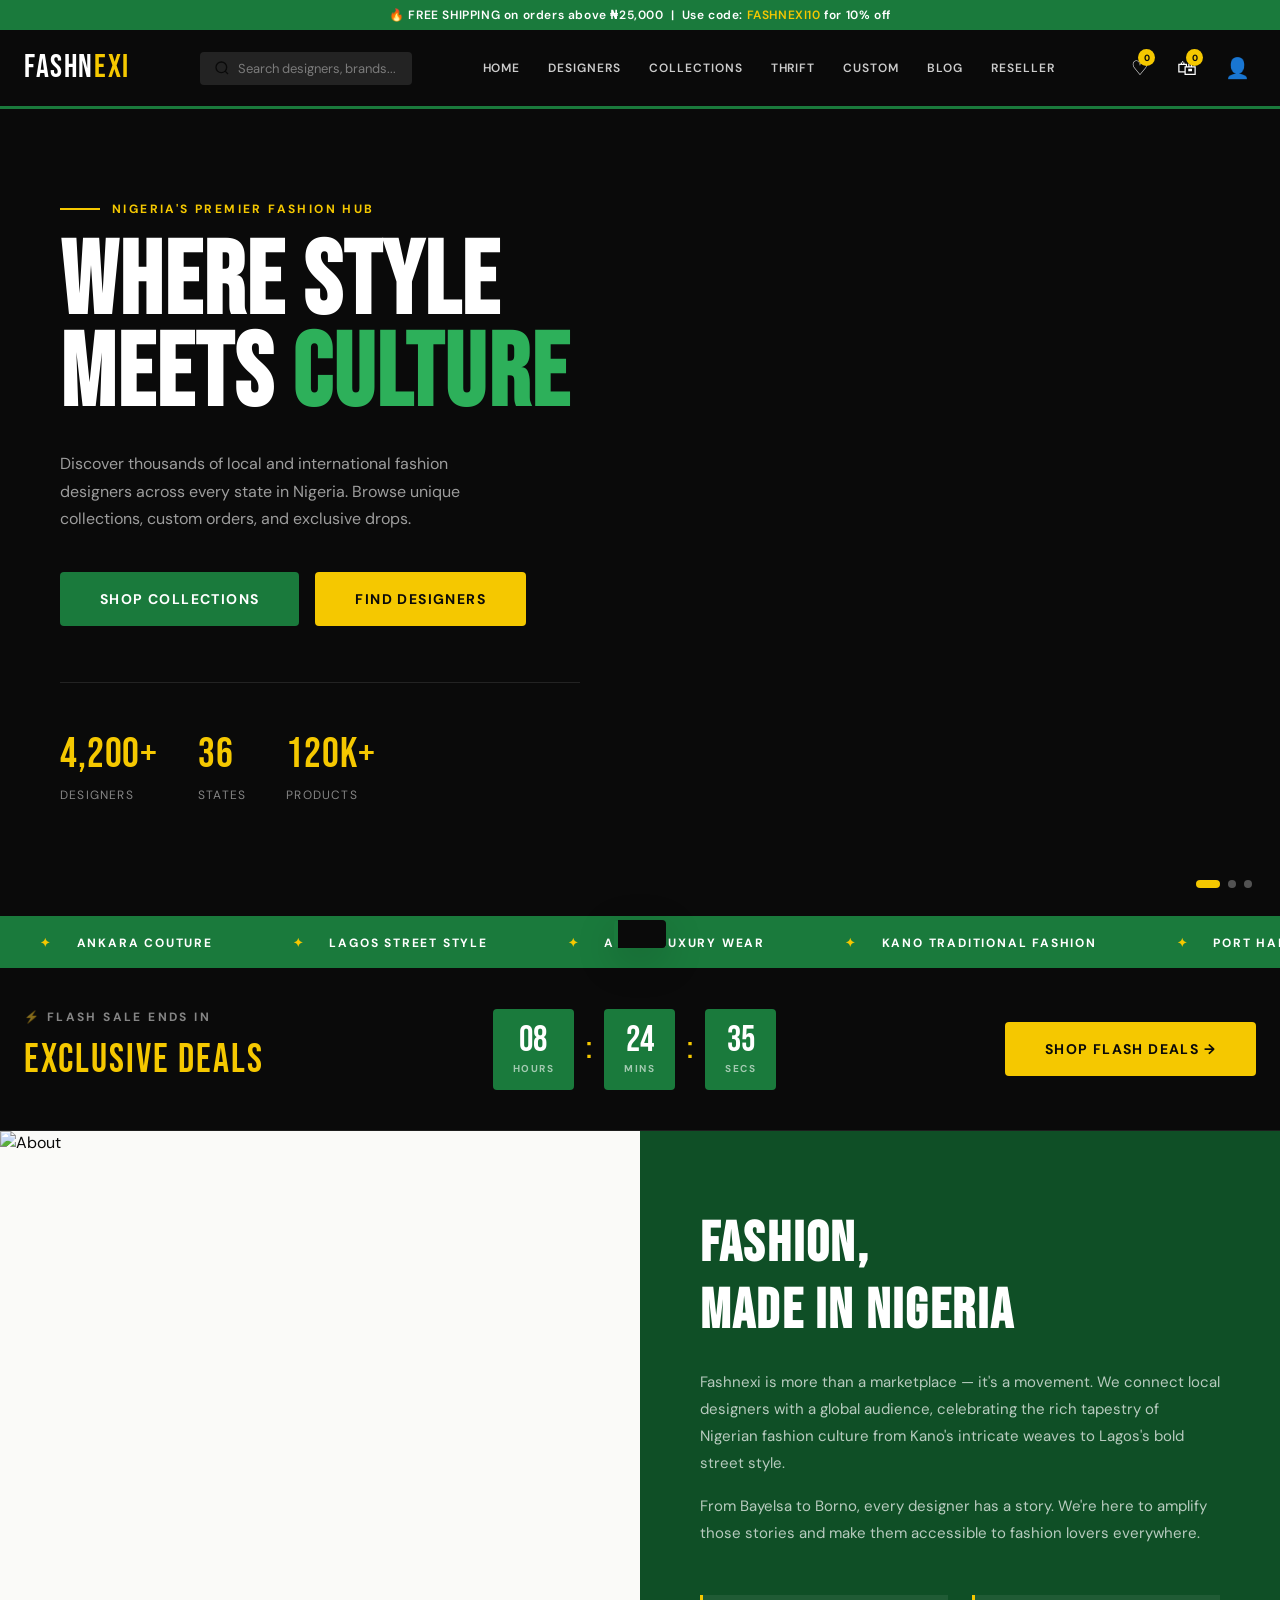
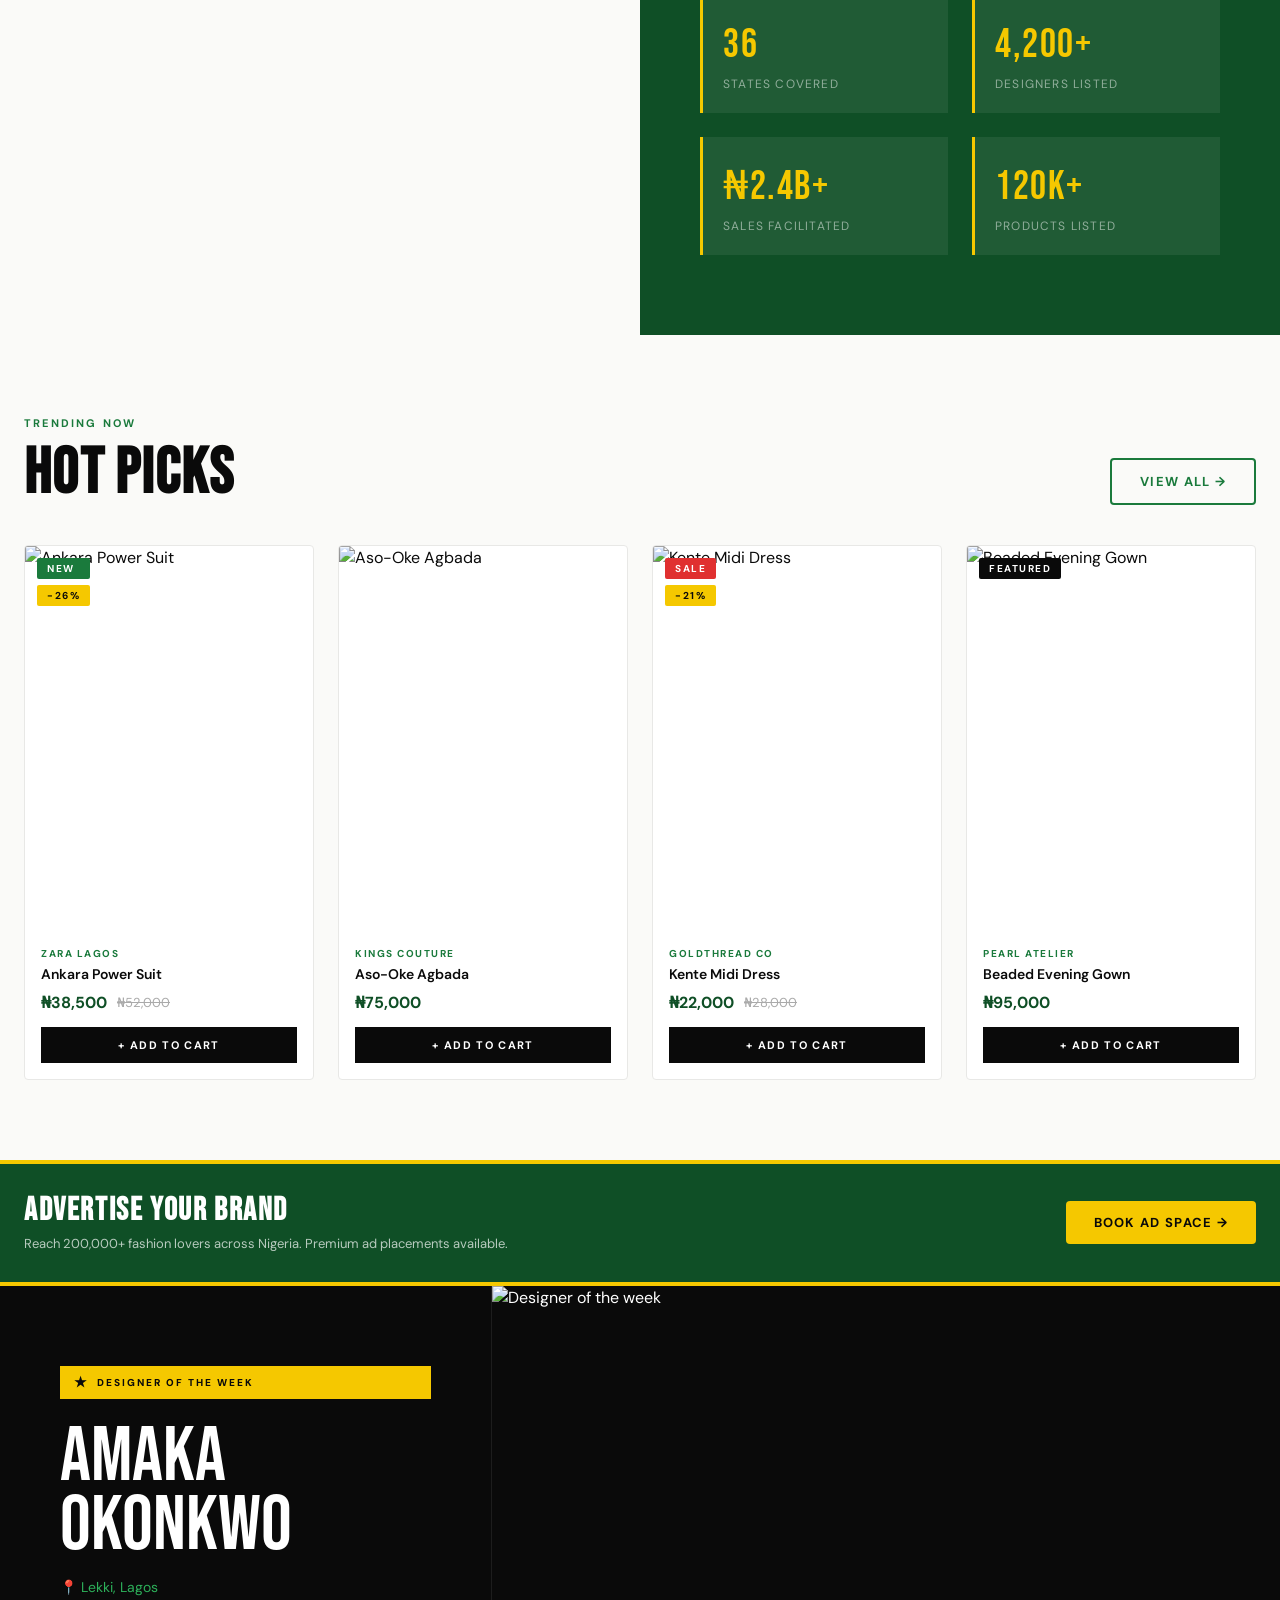
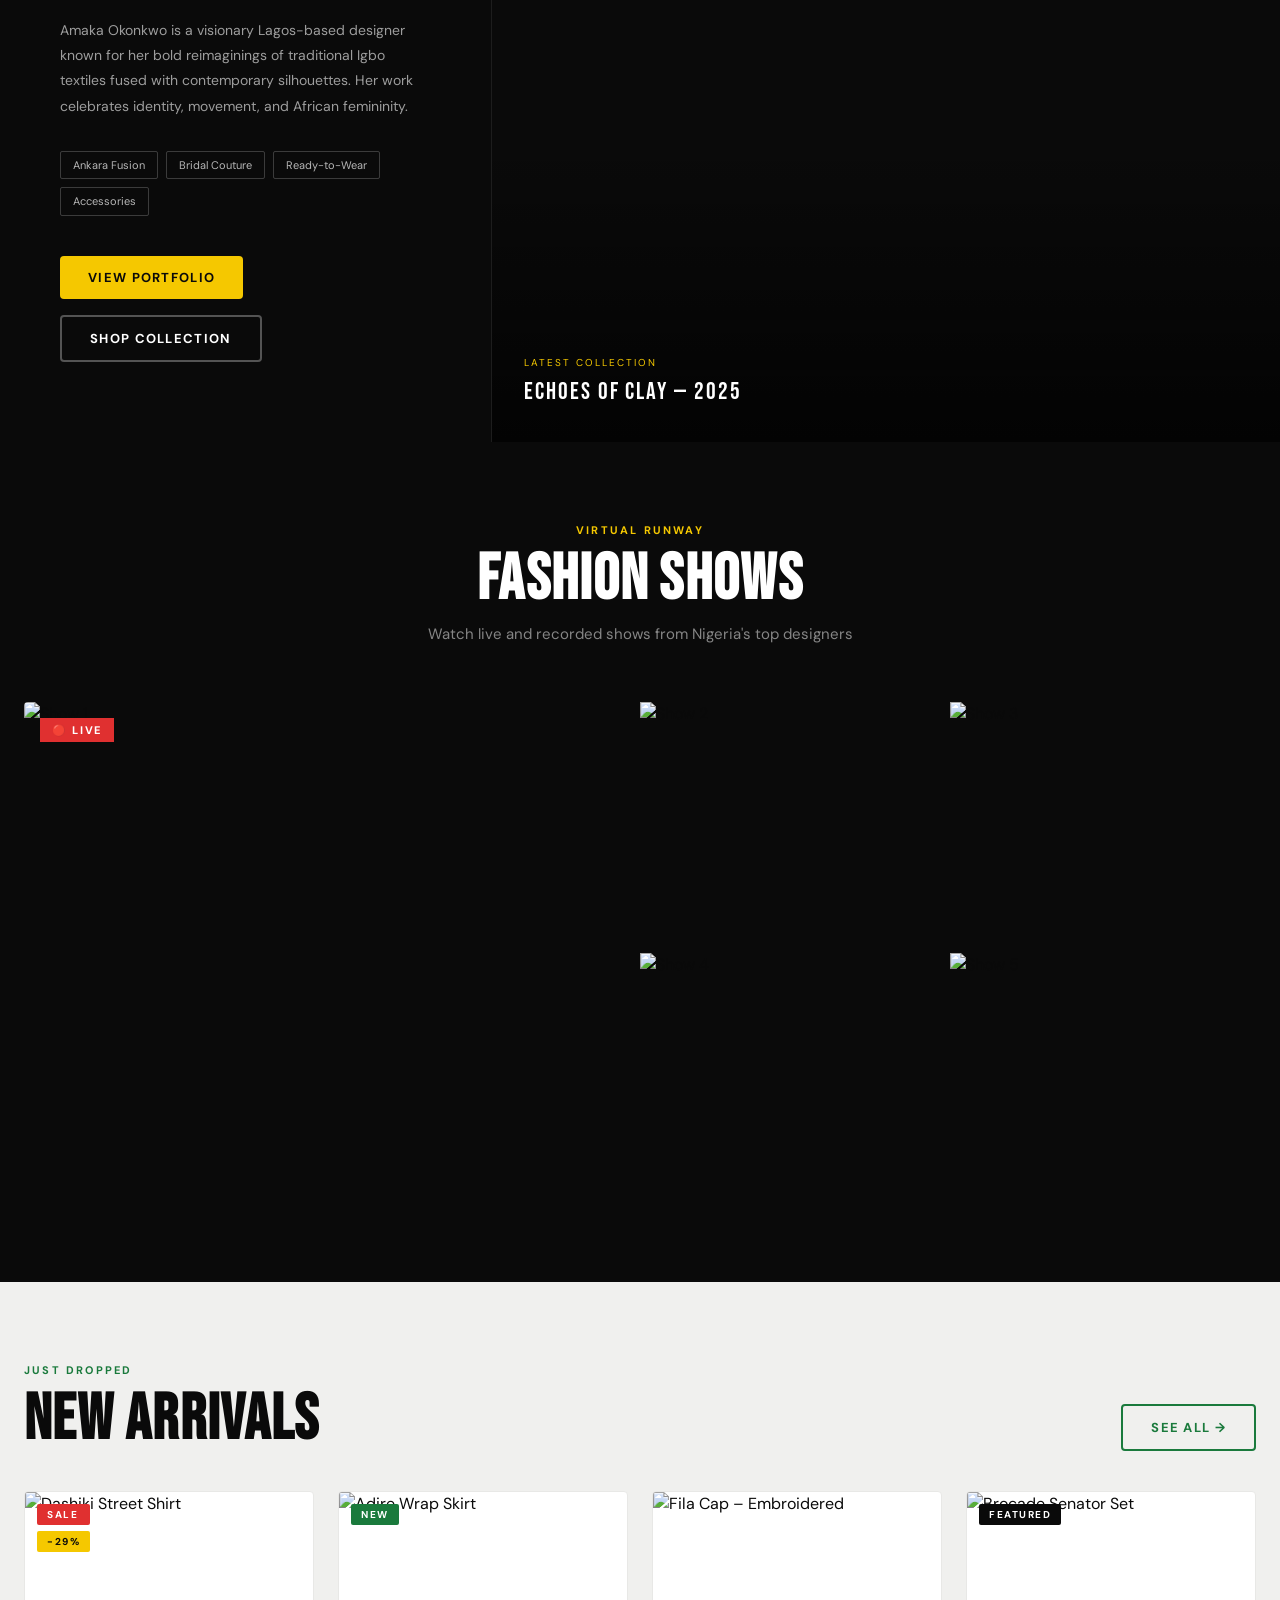
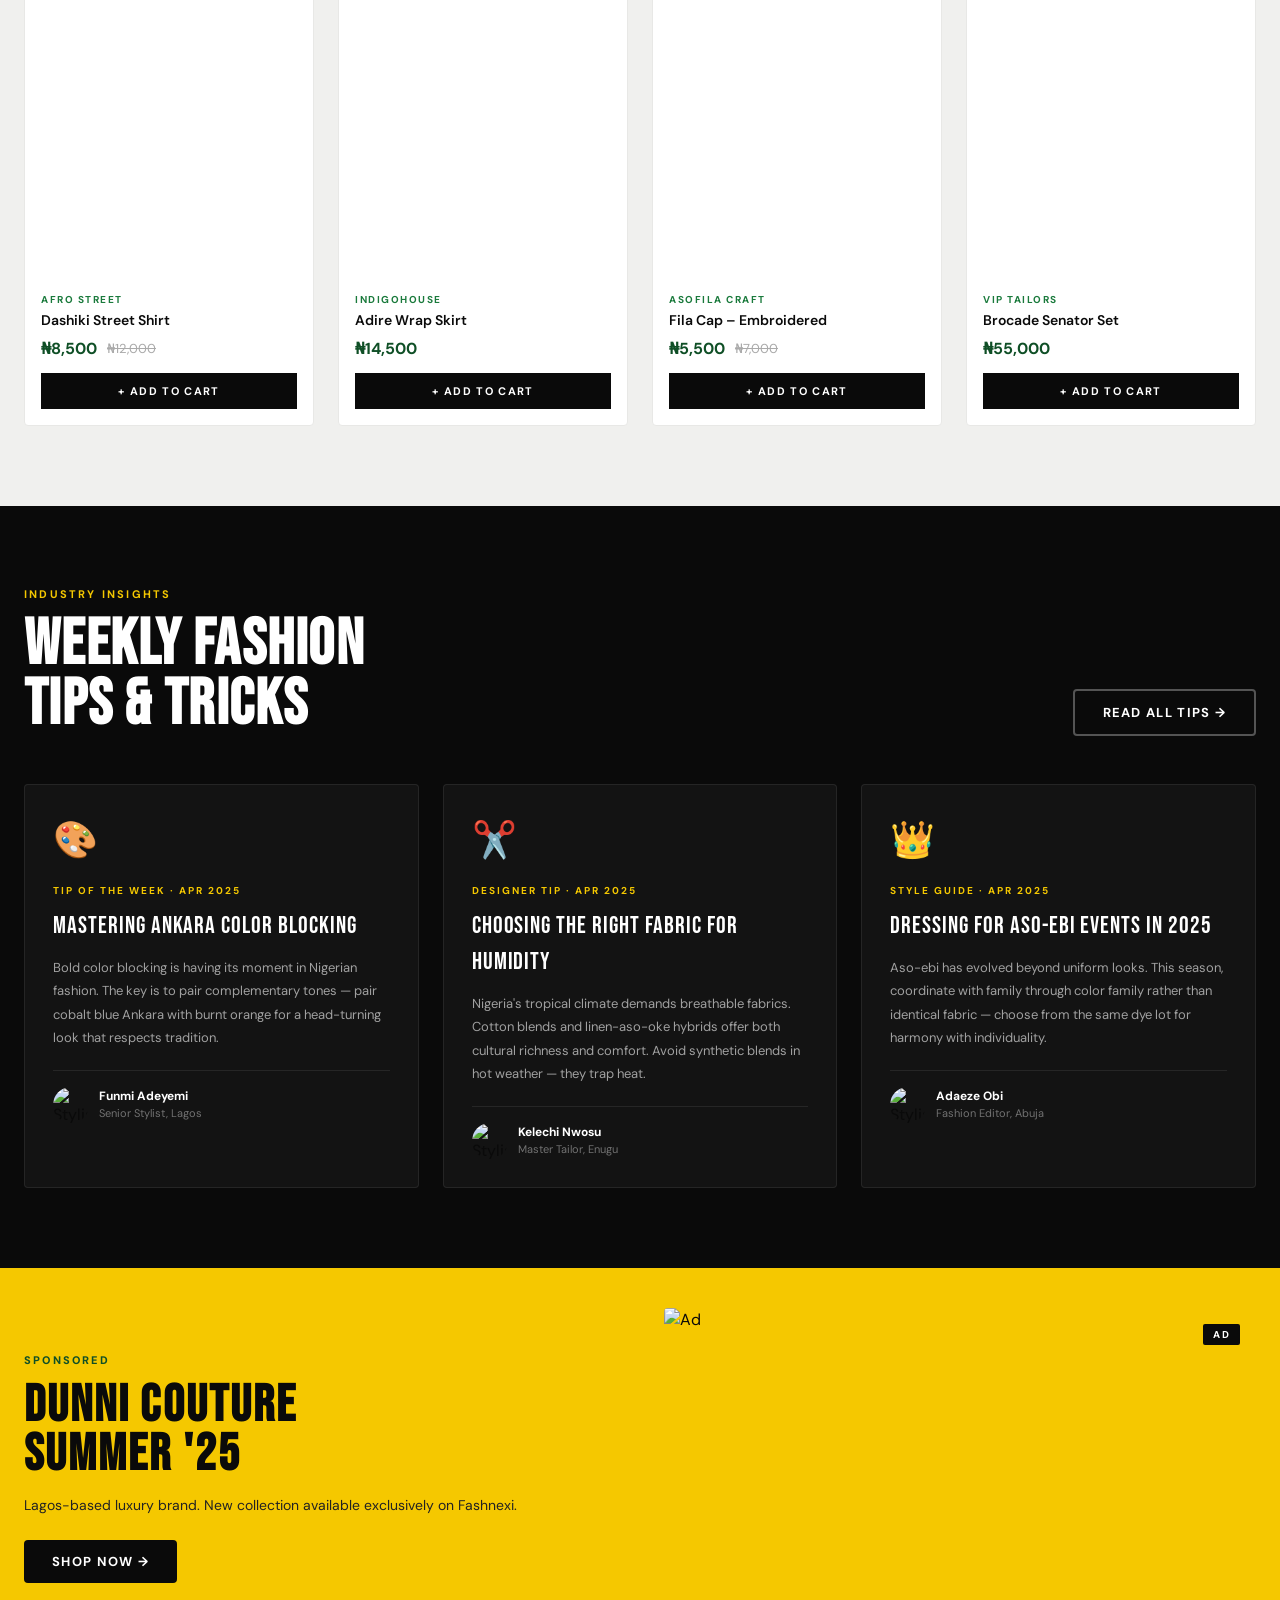
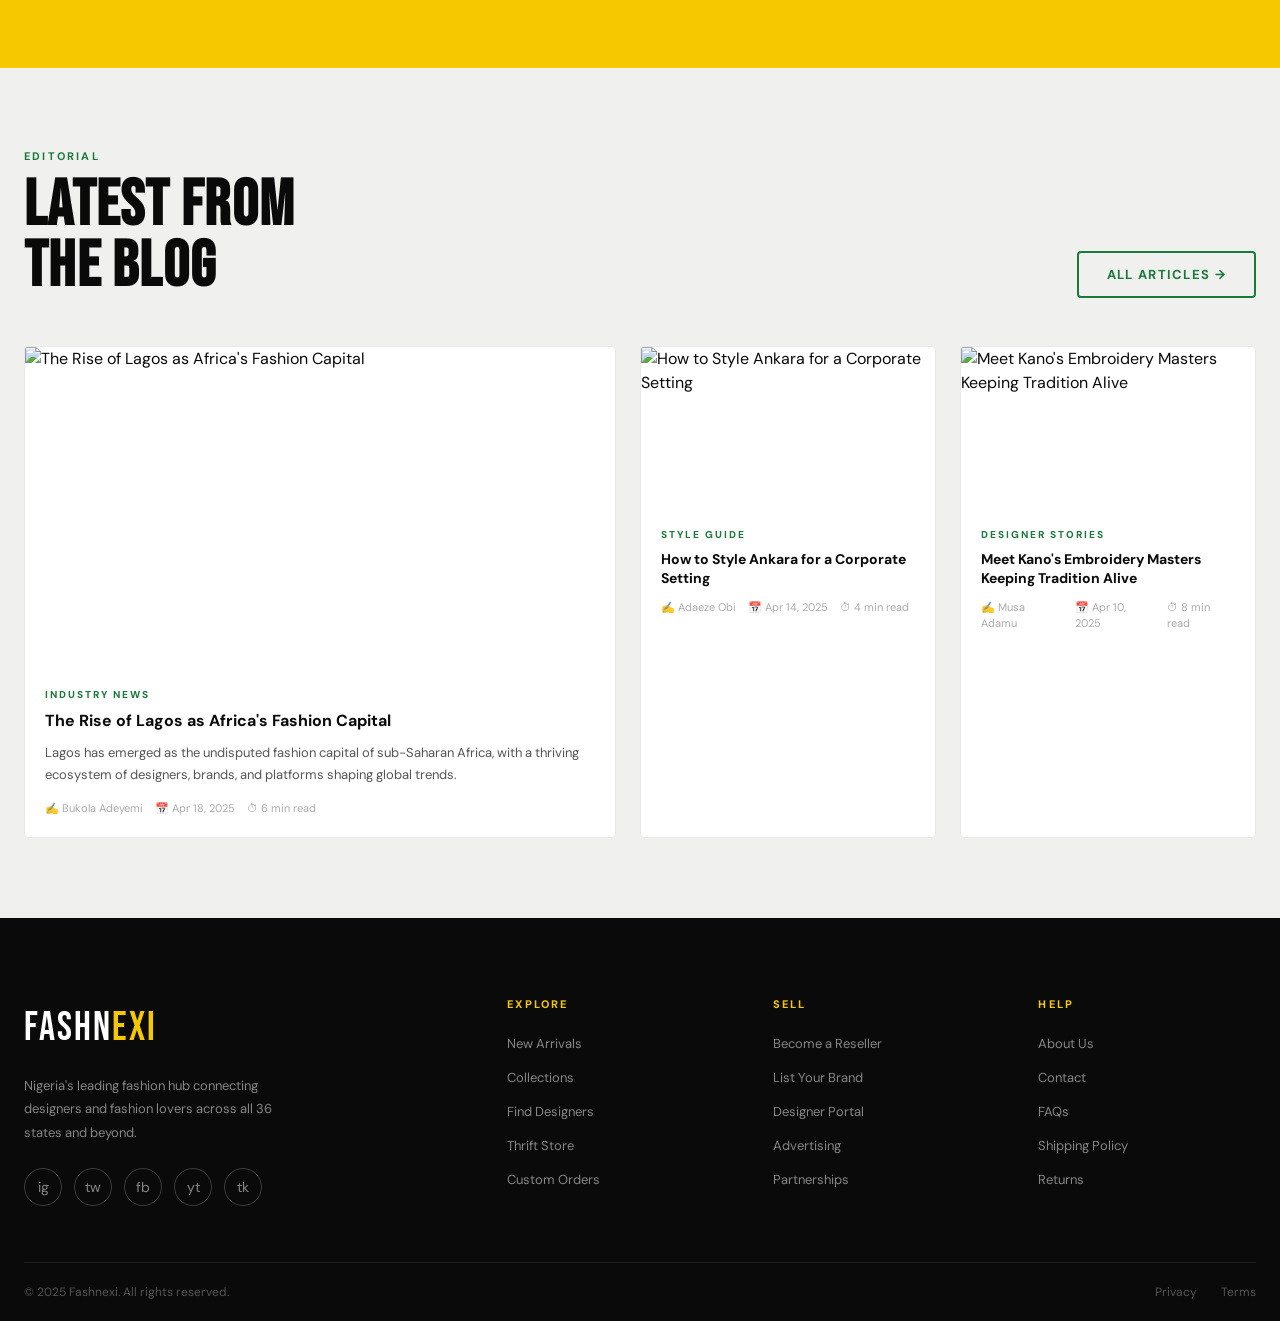
==== index.html @ eede9010 "initial" ====
<!DOCTYPE html>
<html lang="en">
<head>
<meta charset="UTF-8">
<meta name="viewport" content="width=device-width, initial-scale=1.0">
<title>FASHNEXI — Nigeria's Fashion Hub</title>
<link rel="preconnect" href="https://fonts.googleapis.com">
<link rel="preconnect" href="https://fonts.gstatic.com" crossorigin>
<link href="https://fonts.googleapis.com/css2?family=Bebas+Neue&family=DM+Sans:ital,opsz,wght@0,9..40,300;0,9..40,400;0,9..40,600;0,9..40,700;1,9..40,400&family=Playfair+Display:ital,wght@0,700;1,400&display=swap" rel="stylesheet">
<!-- EmailJS SDK -->
<script src="https://cdn.jsdelivr.net/npm/@emailjs/browser@4/dist/email.min.js"></script>
<style>
:root{--green:#1a7a3c;--green-dark:#0f4f26;--green-light:#2db05a;--green-pale:#e8f5ed;--yellow:#f5c800;--yellow-light:#fff3b0;--black:#0a0a0a;--off-black:#111;--charcoal:#222;--mid:#555;--light:#aaa;--pale:#f0f0ee;--white:#fafaf8;--red:#e03030;--font-display:'Bebas Neue',sans-serif;--font-serif:'Playfair Display',serif;--font-body:'DM Sans',sans-serif;--radius:4px;--shadow:0 4px 20px rgba(0,0,0,0.12);--shadow-lg:0 12px 40px rgba(0,0,0,0.18)}
*,*::before,*::after{box-sizing:border-box;margin:0;padding:0}
html{scroll-behavior:smooth}
body{font-family:var(--font-body);background:var(--white);color:var(--black);overflow-x:hidden;line-height:1.5}
img{max-width:100%;display:block}
a{text-decoration:none;color:inherit}
button{cursor:pointer;border:none;background:none;font-family:var(--font-body)}
input,select,textarea{font-family:var(--font-body)}
.hidden{display:none!important}
::-webkit-scrollbar{width:6px}
::-webkit-scrollbar-track{background:var(--pale)}
::-webkit-scrollbar-thumb{background:var(--green);border-radius:3px}

/* LAYOUT */
.container{max-width:1280px;margin:0 auto;padding:0 24px}
.section{padding:80px 0}
.section-sm{padding:48px 0}
.grid-2{display:grid;grid-template-columns:1fr 1fr;gap:32px}
.grid-3{display:grid;grid-template-columns:repeat(3,1fr);gap:28px}
.grid-4{display:grid;grid-template-columns:repeat(4,1fr);gap:24px}

/* TYPOGRAPHY */
.display{font-family:var(--font-display);letter-spacing:0.04em;line-height:0.95}
h1,h2,h3,h4{line-height:1.2}
.section-label{font-size:11px;font-weight:700;letter-spacing:0.2em;text-transform:uppercase;color:var(--green);margin-bottom:12px}
.section-title{font-family:var(--font-display);font-size:clamp(36px,5vw,64px);letter-spacing:0.02em;line-height:0.95}

/* BUTTONS */
.btn{display:inline-flex;align-items:center;gap:8px;padding:13px 28px;font-size:13px;font-weight:700;letter-spacing:0.1em;text-transform:uppercase;border-radius:var(--radius);transition:all .2s;cursor:pointer}
.btn-primary{background:var(--green);color:#fff}
.btn-primary:hover{background:var(--green-dark);transform:translateY(-1px)}
.btn-secondary{background:var(--yellow);color:var(--black)}
.btn-secondary:hover{background:#e0b400;transform:translateY(-1px)}
.btn-outline{border:2px solid var(--green);color:var(--green)}
.btn-outline:hover{background:var(--green);color:#fff}
.btn-dark{background:var(--black);color:#fff}
.btn-dark:hover{background:var(--charcoal)}
.btn-sm{padding:9px 18px;font-size:11px}
.btn-lg{padding:18px 40px;font-size:14px}

/* BADGES */
.badge{display:inline-block;padding:3px 10px;font-size:10px;font-weight:700;letter-spacing:0.15em;text-transform:uppercase;border-radius:2px}
.badge-green{background:var(--green);color:#fff}
.badge-yellow{background:var(--yellow);color:var(--black)}
.badge-red{background:var(--red);color:#fff}
.badge-black{background:var(--black);color:#fff}

/* NAVBAR */
#navbar{position:fixed;top:0;left:0;right:0;z-index:1000;background:var(--black);border-bottom:3px solid var(--green)}
.nav-top{background:var(--green);padding:6px 0;text-align:center;font-size:12px;font-weight:600;color:#fff;letter-spacing:0.05em}
.nav-top span{color:var(--yellow)}
.nav-main{display:flex;align-items:center;justify-content:space-between;padding:14px 24px;max-width:1280px;margin:0 auto}
.nav-logo{font-family:var(--font-display);font-size:32px;color:#fff;letter-spacing:0.05em;cursor:pointer}
.nav-logo span{color:var(--yellow)}
.nav-links{display:flex;align-items:center;gap:28px}
.nav-links a{color:#ccc;font-size:12px;font-weight:600;letter-spacing:0.08em;text-transform:uppercase;transition:color .2s;position:relative;cursor:pointer}
.nav-links a:hover,.nav-links a.active{color:var(--yellow)}
.nav-links a.active::after{content:'';position:absolute;bottom:-4px;left:0;right:0;height:2px;background:var(--yellow)}
.nav-actions{display:flex;align-items:center;gap:16px}
.nav-icon-btn{position:relative;background:none;border:none;color:#fff;font-size:20px;cursor:pointer;padding:6px;transition:color .2s}
.nav-icon-btn:hover{color:var(--yellow)}
.nav-badge{position:absolute;top:0;right:0;background:var(--yellow);color:var(--black);font-size:9px;font-weight:800;width:17px;height:17px;border-radius:50%;display:flex;align-items:center;justify-content:center}
.nav-search{display:flex;align-items:center;background:rgba(255,255,255,0.1);border-radius:var(--radius);padding:8px 14px;gap:8px}
.nav-search input{background:none;border:none;outline:none;color:#fff;font-size:13px;width:160px}
.nav-search input::placeholder{color:rgba(255,255,255,0.4)}
.hamburger{display:none;flex-direction:column;gap:5px;cursor:pointer;padding:6px}
.hamburger span{display:block;width:24px;height:2px;background:#fff;transition:all .3s}
.mobile-menu{display:none;position:fixed;top:0;left:0;right:0;bottom:0;background:var(--black);z-index:999;padding:80px 24px 40px;overflow-y:auto}
.mobile-menu.open{display:flex;flex-direction:column;gap:24px}
.mobile-menu a{color:#fff;font-size:28px;font-family:var(--font-display);letter-spacing:0.05em;border-bottom:1px solid rgba(255,255,255,0.1);padding-bottom:16px;cursor:pointer}

/* PAGES */
.page{display:none;padding-top:88px}
.page.active{display:block}

/* ===== HERO CAROUSEL ===== */
.hero{background:var(--black);min-height:92vh;display:grid;grid-template-columns:1fr 1fr;position:relative;overflow:hidden}
.hero-left{display:flex;flex-direction:column;justify-content:center;padding:80px 60px;z-index:2}
.hero-eyebrow{color:var(--yellow);font-size:12px;font-weight:700;letter-spacing:0.2em;text-transform:uppercase;margin-bottom:20px;display:flex;align-items:center;gap:12px}
.hero-eyebrow::before{content:'';display:block;width:40px;height:2px;background:var(--yellow)}
.hero-title{font-family:var(--font-display);font-size:clamp(64px,8vw,120px);color:#fff;letter-spacing:0.02em;line-height:0.9;margin-bottom:28px}
.hero-title span{color:var(--green-light)}
.hero-sub{color:rgba(255,255,255,0.6);font-size:16px;line-height:1.7;max-width:460px;margin-bottom:40px}
.hero-btns{display:flex;gap:16px;flex-wrap:wrap}
.hero-stats{display:flex;gap:40px;margin-top:56px;padding-top:40px;border-top:1px solid rgba(255,255,255,0.1)}
.hero-stat-num{font-family:var(--font-display);font-size:42px;color:var(--yellow);letter-spacing:0.02em}
.hero-stat-label{font-size:12px;color:rgba(255,255,255,0.5);text-transform:uppercase;letter-spacing:0.1em}
.hero-right{position:relative;overflow:hidden}
.hero-right::before{content:'';position:absolute;inset:0;background:linear-gradient(to right,var(--black) 0%,transparent 30%);z-index:1}
.hero-carousel{position:relative;width:100%;height:100%}
.hero-slide{position:absolute;inset:0;opacity:0;transition:opacity 1.2s ease-in-out}
.hero-slide.active{opacity:1}
.hero-slide img{width:100%;height:100%;object-fit:cover;opacity:0.85}
.carousel-dots{position:absolute;bottom:28px;right:28px;z-index:3;display:flex;gap:8px}
.carousel-dot{width:8px;height:8px;border-radius:50%;background:rgba(255,255,255,0.3);cursor:pointer;transition:all .3s;border:none}
.carousel-dot.active{background:var(--yellow);width:24px;border-radius:4px}

/* TICKER */
.hero-ticker{background:var(--green);padding:14px 0;overflow:hidden;white-space:nowrap}
.ticker-inner{display:inline-flex;animation:ticker 25s linear infinite}
.ticker-item{padding:0 40px;font-size:12px;font-weight:700;letter-spacing:0.15em;text-transform:uppercase;color:#fff}
.ticker-item span{color:var(--yellow);margin-right:20px}
@keyframes ticker{0%{transform:translateX(0)}100%{transform:translateX(-50%)}}

/* FLASH SALE */
.flash-sale{background:var(--black);padding:40px 0;border-bottom:1px solid rgba(255,255,255,0.08)}
.flash-inner{display:flex;align-items:center;justify-content:space-between;gap:32px;flex-wrap:wrap}
.flash-label{font-family:var(--font-display);font-size:40px;color:var(--yellow);letter-spacing:0.05em}
.flash-label small{display:block;font-family:var(--font-body);font-size:12px;font-weight:700;color:rgba(255,255,255,0.5);letter-spacing:0.2em;text-transform:uppercase;margin-bottom:4px}
.countdown{display:flex;gap:12px}
.countdown-block{background:var(--green);padding:14px 20px;border-radius:var(--radius);text-align:center;min-width:70px}
.countdown-num{font-family:var(--font-display);font-size:36px;color:#fff;line-height:1}
.countdown-unit{font-size:10px;font-weight:700;color:rgba(255,255,255,0.6);letter-spacing:0.15em;text-transform:uppercase;margin-top:2px}
.countdown-sep{font-family:var(--font-display);font-size:32px;color:var(--yellow);align-self:center}

/* PRODUCT CARDS */
.product-card{background:#fff;border-radius:var(--radius);overflow:hidden;border:1px solid #e8e8e6;transition:all .25s;position:relative}
.product-card:hover{transform:translateY(-4px);box-shadow:var(--shadow-lg);border-color:var(--green)}
.product-img-wrap{position:relative;overflow:hidden;aspect-ratio:3/4}
.product-img-wrap img{width:100%;height:100%;object-fit:cover;transition:transform .4s}
.product-card:hover .product-img-wrap img{transform:scale(1.04)}
.product-actions{position:absolute;bottom:12px;right:12px;display:flex;flex-direction:column;gap:8px;opacity:0;transform:translateX(20px);transition:all .25s}
.product-card:hover .product-actions{opacity:1;transform:translateX(0)}
.product-action-btn{width:40px;height:40px;border-radius:50%;background:#fff;border:none;cursor:pointer;display:flex;align-items:center;justify-content:center;font-size:16px;box-shadow:var(--shadow);transition:all .2s}
.product-action-btn:hover{background:var(--green);color:#fff}
.product-action-btn.in-wishlist{color:var(--red)}
.product-badges{position:absolute;top:12px;left:12px;display:flex;flex-direction:column;gap:6px}
.product-info{padding:16px}
.product-brand{font-size:10px;font-weight:700;letter-spacing:0.15em;text-transform:uppercase;color:var(--green);margin-bottom:4px}
.product-name{font-size:14px;font-weight:600;color:var(--black);margin-bottom:8px;line-height:1.3}
.product-price{display:flex;align-items:center;gap:10px}
.product-price-main{font-size:16px;font-weight:700;color:var(--green-dark)}
.product-price-old{font-size:13px;color:var(--light);text-decoration:line-through}
.product-add-cart{width:100%;padding:11px;background:var(--black);color:#fff;font-size:11px;font-weight:700;letter-spacing:0.12em;text-transform:uppercase;border:none;cursor:pointer;transition:background .2s;margin-top:12px}
.product-add-cart:hover{background:var(--green)}

/* QUICK VIEW MODAL */
.qv-modal-overlay{position:fixed;inset:0;background:rgba(0,0,0,0.75);z-index:4000;display:none;align-items:center;justify-content:center;padding:20px}
.qv-modal-overlay.open{display:flex}
.qv-modal{background:#fff;border-radius:var(--radius);width:100%;max-width:860px;max-height:90vh;overflow-y:auto;display:grid;grid-template-columns:1fr 1fr}
.qv-img-side{position:relative;overflow:hidden;min-height:420px}
.qv-img-side img{width:100%;height:100%;object-fit:cover}
.qv-badges{position:absolute;top:16px;left:16px;display:flex;flex-direction:column;gap:6px}
.qv-info-side{padding:36px;display:flex;flex-direction:column;gap:16px;overflow-y:auto}
.qv-close{position:absolute;top:16px;right:16px;width:36px;height:36px;background:#fff;border-radius:50%;display:flex;align-items:center;justify-content:center;font-size:18px;cursor:pointer;box-shadow:var(--shadow);z-index:2;border:none}
.qv-brand{font-size:11px;font-weight:700;letter-spacing:0.2em;text-transform:uppercase;color:var(--green)}
.qv-name{font-family:var(--font-display);font-size:32px;letter-spacing:0.03em;line-height:1}
.qv-price-row{display:flex;align-items:center;gap:12px}
.qv-price{font-size:26px;font-weight:800;color:var(--green-dark)}
.qv-old-price{font-size:16px;color:var(--light);text-decoration:line-through}
.qv-desc{font-size:13px;color:var(--mid);line-height:1.8}
.qv-meta{display:flex;flex-direction:column;gap:6px;font-size:12px;color:var(--mid)}
.qv-meta span strong{color:var(--black)}
.qv-qty-row{display:flex;align-items:center;gap:16px}
.qv-qty-label{font-size:12px;font-weight:700;letter-spacing:0.1em;text-transform:uppercase}
.qv-qty-ctrl{display:flex;align-items:center;gap:0;border:1.5px solid #ddd;border-radius:var(--radius);overflow:hidden}
.qv-qty-btn{width:36px;height:36px;background:#f5f5f5;border:none;font-size:18px;cursor:pointer;transition:background .2s}
.qv-qty-btn:hover{background:var(--green);color:#fff}
.qv-qty-num{width:44px;text-align:center;font-size:15px;font-weight:700;border:none;outline:none;background:#fff}
.qv-actions{display:flex;gap:10px;flex-direction:column}
.qv-sizes{display:flex;flex-wrap:wrap;gap:6px}
.qv-size-btn{padding:6px 14px;border:1.5px solid #ddd;border-radius:2px;font-size:12px;font-weight:600;cursor:pointer;transition:all .2s;background:#fff}
.qv-size-btn:hover,.qv-size-btn.selected{border-color:var(--green);background:var(--green-pale);color:var(--green-dark)}

/* DESIGNER WEEK */
.designer-week{background:var(--black);color:#fff}
.dw-inner{display:grid;grid-template-columns:1fr 1.6fr;gap:0;min-height:600px}
.dw-left{padding:80px 60px;display:flex;flex-direction:column;justify-content:center;border-right:1px solid rgba(255,255,255,0.08)}
.dw-badge{display:inline-flex;align-items:center;gap:8px;background:var(--yellow);color:var(--black);padding:6px 14px;font-size:10px;font-weight:800;letter-spacing:0.2em;text-transform:uppercase;margin-bottom:24px}
.dw-badge::before{content:'★';font-size:14px}
.dw-name{font-family:var(--font-display);font-size:clamp(52px,6vw,88px);line-height:0.9;margin-bottom:16px}
.dw-city{color:var(--green-light);font-size:14px;margin-bottom:20px}
.dw-bio{color:rgba(255,255,255,0.6);font-size:14px;line-height:1.8;margin-bottom:32px}
.dw-specialties{display:flex;flex-wrap:wrap;gap:8px;margin-bottom:40px}
.dw-tag{border:1px solid rgba(255,255,255,0.2);color:rgba(255,255,255,0.7);padding:5px 12px;font-size:11px;border-radius:2px}
.dw-right{position:relative;overflow:hidden}
.dw-right img{width:100%;height:100%;object-fit:cover}
.dw-right::before{content:'';position:absolute;bottom:0;left:0;right:0;height:40%;background:linear-gradient(to top,rgba(0,0,0,0.7),transparent);z-index:1}
.dw-collection-label{position:absolute;bottom:32px;left:32px;z-index:2;font-family:var(--font-display);font-size:24px;color:#fff;letter-spacing:0.08em}
.dw-collection-label small{display:block;font-family:var(--font-body);font-size:10px;letter-spacing:0.2em;text-transform:uppercase;color:var(--yellow);margin-bottom:4px}

/* VIRTUAL FASHION SHOWS */
.vfs-section{background:var(--black);padding:80px 0;overflow:hidden}
.vfs-header{text-align:center;margin-bottom:56px;color:#fff}
.vfs-grid{display:grid;grid-template-columns:2fr 1fr 1fr;gap:3px}
.vfs-item{position:relative;overflow:hidden;cursor:pointer}
.vfs-item img{width:100%;height:100%;object-fit:cover;transition:transform .5s;display:block}
.vfs-item:first-child{grid-row:span 2}
.vfs-item:hover img{transform:scale(1.06)}
.vfs-overlay{position:absolute;inset:0;background:rgba(0,0,0,0.5);display:flex;flex-direction:column;justify-content:flex-end;padding:24px;opacity:0;transition:opacity .3s}
.vfs-item:hover .vfs-overlay{opacity:1}
.vfs-play{width:56px;height:56px;background:var(--yellow);border-radius:50%;display:flex;align-items:center;justify-content:center;font-size:22px;margin-bottom:12px;border:none;cursor:pointer;flex-shrink:0}
.vfs-title{font-family:var(--font-display);font-size:22px;color:#fff;letter-spacing:0.05em}
.vfs-sub{font-size:12px;color:rgba(255,255,255,0.7);margin-top:4px}
.vfs-main-overlay{position:absolute;inset:0;background:rgba(0,0,0,0.35);display:flex;flex-direction:column;justify-content:center;align-items:center;opacity:0;transition:opacity .3s}
.vfs-item:first-child:hover .vfs-main-overlay{opacity:1}
.vfs-live-badge{background:var(--red);color:#fff;font-size:11px;font-weight:800;letter-spacing:0.15em;padding:4px 12px;text-transform:uppercase;position:absolute;top:16px;left:16px}

/* YOUTUBE MODAL */
.yt-modal-overlay{position:fixed;inset:0;background:rgba(0,0,0,0.92);z-index:5000;display:none;align-items:center;justify-content:center;padding:20px}
.yt-modal-overlay.open{display:flex}
.yt-modal{width:100%;max-width:960px;position:relative}
.yt-modal-close{position:absolute;top:-44px;right:0;background:none;border:none;color:#fff;font-size:28px;cursor:pointer;line-height:1}
.yt-iframe-wrap{position:relative;padding-bottom:56.25%;height:0;border-radius:var(--radius);overflow:hidden}
.yt-iframe-wrap iframe{position:absolute;top:0;left:0;width:100%;height:100%;border:none}
.yt-info{margin-top:20px;color:#fff}
.yt-info h3{font-family:var(--font-display);font-size:28px;letter-spacing:0.05em;margin-bottom:6px}
.yt-info p{color:rgba(255,255,255,0.6);font-size:13px}

/* AD BANNER */
.ad-banner{background:var(--green-dark);padding:28px 0;border-top:4px solid var(--yellow);border-bottom:4px solid var(--yellow)}
.ad-inner{display:flex;align-items:center;justify-content:space-between;gap:24px;flex-wrap:wrap}
.ad-text h3{font-family:var(--font-display);font-size:32px;letter-spacing:0.05em;margin-bottom:4px;color:#fff}
.ad-text p{font-size:13px;color:rgba(255,255,255,0.7)}

/* ABOUT */
.about-split{display:grid;grid-template-columns:1fr 1fr;gap:0;min-height:500px}
.about-img{overflow:hidden}
.about-img img{width:100%;height:100%;object-fit:cover}
.about-text{background:var(--green-dark);padding:80px 60px;display:flex;flex-direction:column;justify-content:center}
.about-text h2{font-family:var(--font-display);font-size:56px;color:#fff;letter-spacing:0.04em;margin-bottom:24px}
.about-text p{color:rgba(255,255,255,0.7);font-size:15px;line-height:1.8;margin-bottom:16px}
.about-nums{display:grid;grid-template-columns:1fr 1fr;gap:24px;margin-top:32px}
.about-num{background:rgba(255,255,255,0.07);padding:20px;border-left:3px solid var(--yellow)}
.about-num-val{font-family:var(--font-display);font-size:40px;color:var(--yellow);letter-spacing:0.04em}
.about-num-label{font-size:12px;color:rgba(255,255,255,0.5);text-transform:uppercase;letter-spacing:0.1em}

/* DESIGNERS */
.state-filter{display:flex;flex-wrap:wrap;gap:8px;margin-bottom:40px}
.state-btn{padding:8px 18px;border:1.5px solid #ddd;background:#fff;border-radius:2px;font-size:12px;font-weight:600;cursor:pointer;letter-spacing:0.05em;transition:all .2s}
.state-btn:hover,.state-btn.active{background:var(--green);color:#fff;border-color:var(--green)}
.city-filter{display:flex;flex-wrap:wrap;gap:6px;margin-bottom:32px;min-height:36px}
.city-btn{padding:6px 14px;border:1px solid var(--green-light);background:var(--green-pale);border-radius:2px;font-size:11px;font-weight:600;cursor:pointer;letter-spacing:0.05em;transition:all .2s;color:var(--green-dark)}
.city-btn:hover,.city-btn.active{background:var(--green);color:#fff}
.designer-card{background:#fff;border:1px solid #e8e8e6;border-radius:var(--radius);overflow:hidden;transition:all .25s;cursor:pointer}
.designer-card:hover{transform:translateY(-4px);box-shadow:var(--shadow-lg);border-color:var(--green)}
.designer-card-img{aspect-ratio:1;overflow:hidden;position:relative}
.designer-card-img img{width:100%;height:100%;object-fit:cover;transition:transform .4s}
.designer-card:hover .designer-card-img img{transform:scale(1.05)}
.designer-card-body{padding:16px}
.designer-card-name{font-weight:700;font-size:15px;margin-bottom:4px}
.designer-card-loc{font-size:11px;color:var(--mid);margin-bottom:10px}
.designer-card-tags{display:flex;flex-wrap:wrap;gap:4px;margin-bottom:12px}
.designer-card-tag{background:var(--green-pale);color:var(--green-dark);font-size:10px;font-weight:600;padding:3px 8px;border-radius:2px}
.designer-card-stats{display:flex;gap:20px}
.designer-stat{font-size:11px;color:var(--mid)}
.designer-stat strong{color:var(--black);display:block;font-size:14px;font-weight:700}

/* DESIGNER CATALOGUE / PORTFOLIO MODAL */
.catalogue-modal-overlay{position:fixed;inset:0;background:rgba(0,0,0,0.8);z-index:4500;display:none;align-items:center;justify-content:center;padding:20px}
.catalogue-modal-overlay.open{display:flex}
.catalogue-modal{background:#fff;border-radius:var(--radius);width:100%;max-width:1100px;max-height:92vh;display:flex;flex-direction:column;overflow:hidden}
.catalogue-header{background:var(--black);padding:24px 32px;display:flex;align-items:center;justify-content:space-between;flex-shrink:0}
.catalogue-header h2{font-family:var(--font-display);font-size:32px;color:#fff;letter-spacing:0.05em}
.catalogue-header p{color:rgba(255,255,255,0.5);font-size:13px;margin-top:4px}
.catalogue-body{padding:32px;overflow-y:auto;flex:1}
.catalogue-close{background:none;border:none;color:#fff;font-size:26px;cursor:pointer}

/* PORTFOLIO MODAL */
.portfolio-modal-overlay{position:fixed;inset:0;background:rgba(0,0,0,0.85);z-index:4600;display:none;align-items:center;justify-content:center;padding:20px}
.portfolio-modal-overlay.open{display:flex}
.portfolio-modal{background:#fff;border-radius:var(--radius);width:100%;max-width:980px;max-height:92vh;overflow-y:auto}
.portfolio-hero{position:relative;height:320px;overflow:hidden}
.portfolio-hero img{width:100%;height:100%;object-fit:cover}
.portfolio-hero-overlay{position:absolute;inset:0;background:rgba(0,0,0,0.55);display:flex;align-items:flex-end;padding:36px}
.portfolio-close{position:absolute;top:16px;right:16px;width:40px;height:40px;background:rgba(0,0,0,0.5);border:none;color:#fff;font-size:22px;cursor:pointer;border-radius:50%;display:flex;align-items:center;justify-content:center}
.portfolio-body{padding:36px}
.portfolio-info-grid{display:grid;grid-template-columns:1fr 1fr;gap:32px;margin-bottom:36px}
.portfolio-stat-grid{display:grid;grid-template-columns:repeat(3,1fr);gap:16px;margin-bottom:32px}
.portfolio-stat{background:var(--pale);padding:16px;border-radius:var(--radius);text-align:center}
.portfolio-stat-val{font-family:var(--font-display);font-size:32px;color:var(--green-dark);letter-spacing:0.04em}
.portfolio-stat-label{font-size:11px;color:var(--mid);text-transform:uppercase;letter-spacing:0.1em}
.gallery-grid{display:grid;grid-template-columns:repeat(3,1fr);gap:12px}
.gallery-img{aspect-ratio:3/4;overflow:hidden;border-radius:var(--radius);cursor:pointer}
.gallery-img img{width:100%;height:100%;object-fit:cover;transition:transform .4s}
.gallery-img:hover img{transform:scale(1.06)}

/* COLLECTIONS */
.collection-tabs{display:flex;gap:0;border-bottom:2px solid #e8e8e6;margin-bottom:40px;overflow-x:auto}
.collection-tab{padding:14px 20px;font-size:12px;font-weight:700;letter-spacing:0.08em;text-transform:uppercase;cursor:pointer;color:var(--mid);border-bottom:3px solid transparent;margin-bottom:-2px;transition:all .2s;white-space:nowrap}
.collection-tab.active,.collection-tab:hover{color:var(--green);border-bottom-color:var(--green)}
.filter-row{display:flex;flex-wrap:wrap;gap:12px;margin-bottom:32px}
.filter-select{padding:10px 16px;border:1.5px solid #ddd;border-radius:var(--radius);font-size:13px;background:#fff;cursor:pointer;outline:none;font-family:var(--font-body)}
.filter-select:focus{border-color:var(--green)}

/* FASHION TIPS */
.tips-section{background:var(--black);padding:80px 0}
.tips-grid{display:grid;grid-template-columns:repeat(3,1fr);gap:24px;margin-top:48px}
.tip-card{background:rgba(255,255,255,0.04);border:1px solid rgba(255,255,255,0.08);border-radius:var(--radius);padding:28px;transition:all .3s;cursor:default}
.tip-card:hover{border-color:var(--green);background:rgba(26,122,60,0.1);transform:translateY(-3px)}
.tip-icon{font-size:36px;margin-bottom:16px}
.tip-week{font-size:10px;font-weight:700;letter-spacing:0.2em;text-transform:uppercase;color:var(--yellow);margin-bottom:10px}
.tip-title{font-family:var(--font-display);font-size:24px;color:#fff;letter-spacing:0.04em;margin-bottom:12px}
.tip-text{font-size:13px;color:rgba(255,255,255,0.6);line-height:1.8}
.tip-author{display:flex;align-items:center;gap:10px;margin-top:20px;padding-top:16px;border-top:1px solid rgba(255,255,255,0.08)}
.tip-author img{width:36px;height:36px;border-radius:50%;object-fit:cover}
.tip-author-name{font-size:12px;font-weight:700;color:#fff}
.tip-author-role{font-size:11px;color:rgba(255,255,255,0.4)}

/* BLOG */
.blog-section{padding:80px 0;background:var(--pale)}
.blog-grid{display:grid;grid-template-columns:2fr 1fr 1fr;gap:24px;margin-top:48px}
.blog-card{background:#fff;border-radius:var(--radius);overflow:hidden;border:1px solid #e8e8e6;transition:all .25s;cursor:pointer}
.blog-card:hover{transform:translateY(-3px);box-shadow:var(--shadow-lg)}
.blog-card-img{overflow:hidden}
.blog-card-img img{width:100%;object-fit:cover;transition:transform .4s}
.blog-card:hover .blog-card-img img{transform:scale(1.04)}
.blog-card-body{padding:20px}
.blog-card-cat{font-size:10px;font-weight:800;letter-spacing:0.2em;text-transform:uppercase;color:var(--green);margin-bottom:8px}
.blog-card-title{font-weight:700;font-size:16px;line-height:1.4;margin-bottom:10px}
.blog-card-excerpt{font-size:13px;color:var(--mid);line-height:1.7;margin-bottom:14px}
.blog-card-meta{display:flex;align-items:center;gap:12px;font-size:11px;color:var(--light)}
.blog-card-featured .blog-card-img img{height:320px}
.blog-card-sm .blog-card-img img{height:160px}
.blog-card-sm .blog-card-title{font-size:14px}

/* BLOG ARTICLE MODAL */
.blog-modal-overlay{position:fixed;inset:0;background:rgba(0,0,0,0.8);z-index:4800;display:none;align-items:center;justify-content:center;padding:20px}
.blog-modal-overlay.open{display:flex}
.blog-modal{background:#fff;border-radius:var(--radius);width:100%;max-width:760px;max-height:90vh;overflow-y:auto}
.blog-modal-hero{position:relative;height:280px;overflow:hidden}
.blog-modal-hero img{width:100%;height:100%;object-fit:cover}
.blog-modal-close{position:absolute;top:16px;right:16px;width:36px;height:36px;background:rgba(0,0,0,0.5);border:none;color:#fff;font-size:20px;cursor:pointer;border-radius:50%;display:flex;align-items:center;justify-content:center}
.blog-modal-body{padding:36px}
.blog-modal-cat{font-size:11px;font-weight:800;letter-spacing:0.2em;text-transform:uppercase;color:var(--green);margin-bottom:12px}
.blog-modal-title{font-family:var(--font-display);font-size:clamp(28px,4vw,48px);letter-spacing:0.03em;line-height:1;margin-bottom:16px}
.blog-modal-meta{display:flex;align-items:center;gap:16px;font-size:12px;color:var(--mid);margin-bottom:28px;padding-bottom:20px;border-bottom:1px solid var(--pale)}
.blog-modal-content{font-size:15px;line-height:1.9;color:var(--charcoal)}
.blog-modal-content p{margin-bottom:16px}
.blog-modal-content h3{font-family:var(--font-display);font-size:28px;letter-spacing:0.04em;margin:24px 0 12px}

/* THRIFT PAGE */
.thrift-header{background:var(--charcoal);padding:80px 0;position:relative;overflow:hidden}
.thrift-header::before{content:'THRIFT';font-family:var(--font-display);font-size:250px;color:rgba(255,255,255,0.03);position:absolute;white-space:nowrap;top:50%;left:50%;transform:translate(-50%,-50%)}
.thrift-header h1{font-family:var(--font-display);font-size:clamp(56px,8vw,100px);color:#fff;letter-spacing:0.04em;position:relative;z-index:1}
.thrift-header h1 span{color:var(--yellow)}
.thrift-header p{color:rgba(255,255,255,0.6);font-size:16px;margin-top:12px;position:relative;z-index:1}
.thrift-cats{display:flex;flex-wrap:wrap;gap:10px;margin:32px 0}
.thrift-cat-btn{padding:10px 20px;border:2px solid #ddd;background:#fff;border-radius:var(--radius);font-size:12px;font-weight:700;cursor:pointer;letter-spacing:0.08em;text-transform:uppercase;transition:all .2s}
.thrift-cat-btn.active,.thrift-cat-btn:hover{background:var(--charcoal);color:#fff;border-color:var(--charcoal)}
.thrift-banner{background:var(--yellow);padding:16px 24px;border-radius:var(--radius);display:flex;align-items:center;justify-content:space-between;margin-bottom:40px;flex-wrap:wrap;gap:12px}
.thrift-banner p{font-size:13px;font-weight:600;color:var(--black)}
.thrift-banner p strong{font-size:16px}

/* AUTH */
.auth-page{min-height:calc(100vh - 88px);display:grid;grid-template-columns:1fr 1fr}
.auth-left{background:var(--black);display:flex;flex-direction:column;justify-content:center;align-items:center;padding:60px;position:relative;overflow:hidden}
.auth-left::before{content:'FASHNEXI';font-family:var(--font-display);font-size:200px;color:rgba(255,255,255,0.03);position:absolute;white-space:nowrap;letter-spacing:0.05em;transform:rotate(-10deg)}
.auth-left-inner{position:relative;z-index:2;text-align:center}
.auth-left-logo{font-family:var(--font-display);font-size:56px;color:#fff;letter-spacing:0.05em;margin-bottom:16px}
.auth-left-logo span{color:var(--yellow)}
.auth-left-text{color:rgba(255,255,255,0.6);font-size:15px;line-height:1.7;max-width:360px}
.auth-right{display:flex;flex-direction:column;justify-content:center;padding:60px;background:var(--white)}
.auth-tabs{display:flex;gap:0;margin-bottom:40px;border-bottom:2px solid #e8e8e6}
.auth-tab{flex:1;text-align:center;padding:14px;font-size:14px;font-weight:700;letter-spacing:0.08em;text-transform:uppercase;cursor:pointer;color:var(--mid);border-bottom:3px solid transparent;margin-bottom:-2px;transition:all .2s}
.auth-tab.active{color:var(--green);border-bottom-color:var(--green)}

/* FORMS */
.form-group{margin-bottom:20px}
.form-label{display:block;font-size:12px;font-weight:700;letter-spacing:0.1em;text-transform:uppercase;color:var(--charcoal);margin-bottom:8px}
.form-input{width:100%;padding:13px 16px;border:1.5px solid #ddd;border-radius:var(--radius);font-size:14px;outline:none;transition:border-color .2s;background:#fff;color:var(--black)}
.form-input:focus{border-color:var(--green)}
.form-row{display:grid;grid-template-columns:1fr 1fr;gap:16px}
.form-select{width:100%;padding:13px 16px;border:1.5px solid #ddd;border-radius:var(--radius);font-size:14px;outline:none;background:#fff;color:var(--black);cursor:pointer}
.form-select:focus{border-color:var(--green)}

/* CUSTOM ORDER */
.custom-order-header{background:var(--black);padding:80px 0;text-align:center}
.custom-order-header h1{font-family:var(--font-display);font-size:clamp(56px,8vw,100px);color:#fff;letter-spacing:0.04em}
.custom-order-header h1 span{color:var(--green-light)}
.gender-tabs{display:flex;gap:0;background:var(--pale);border-radius:var(--radius);padding:4px;width:fit-content;margin:0 auto 48px}
.gender-tab{padding:12px 32px;font-size:13px;font-weight:700;letter-spacing:0.1em;text-transform:uppercase;cursor:pointer;border-radius:3px;transition:all .2s;color:var(--mid)}
.gender-tab.active{background:var(--green);color:#fff}
.outfit-builder{display:grid;grid-template-columns:280px 1fr 320px;gap:32px;align-items:start}
.outfit-panel{background:#fff;border:1px solid #e8e8e6;border-radius:var(--radius);padding:24px}
.outfit-panel h3{font-family:var(--font-display);font-size:22px;letter-spacing:0.05em;margin-bottom:20px;padding-bottom:14px;border-bottom:2px solid var(--pale)}
.template-grid{display:grid;grid-template-columns:1fr 1fr;gap:10px}
.template-item{border:2px solid #e8e8e6;border-radius:var(--radius);padding:10px;cursor:pointer;transition:all .2s;text-align:center}
.template-item:hover,.template-item.selected{border-color:var(--green);background:var(--green-pale)}
.template-item img{width:100%;aspect-ratio:3/4;object-fit:cover;border-radius:2px;margin-bottom:6px}
.template-item span{font-size:11px;font-weight:600;color:var(--mid)}
.outfit-canvas{border:2px dashed #ddd;border-radius:var(--radius);aspect-ratio:3/4;display:flex;align-items:center;justify-content:center;position:relative;overflow:hidden;background:var(--pale);cursor:pointer}
.outfit-canvas-img{width:100%;height:100%;object-fit:contain}
.canvas-hint{text-align:center;color:var(--light)}
.fabric-grid{display:grid;grid-template-columns:repeat(5,1fr);gap:8px}
.fabric-swatch{width:100%;aspect-ratio:1;border-radius:var(--radius);cursor:pointer;border:2px solid transparent;transition:all .2s}
.fabric-swatch:hover,.fabric-swatch.selected{border-color:var(--green);transform:scale(1.1)}

/* RESELLER */
.reseller-hero{background:var(--green-dark);padding:100px 0;text-align:center;position:relative;overflow:hidden}
.reseller-hero::before{content:'RESELL';font-family:var(--font-display);font-size:300px;color:rgba(255,255,255,0.03);position:absolute;white-space:nowrap;top:50%;left:50%;transform:translate(-50%,-50%)}
.reseller-hero h1{font-family:var(--font-display);font-size:clamp(56px,8vw,100px);color:#fff;letter-spacing:0.04em;position:relative;z-index:2}
.reseller-hero h1 span{color:var(--yellow)}
.tier-cards{display:grid;grid-template-columns:repeat(3,1fr);gap:28px;margin-top:60px}
.tier-card{background:#fff;border-radius:var(--radius);padding:36px;border:2px solid #e8e8e6;position:relative;transition:all .25s}
.tier-card:hover{border-color:var(--green);transform:translateY(-4px);box-shadow:var(--shadow-lg)}
.tier-card.featured{border-color:var(--green);background:var(--black);color:#fff}
.tier-card.featured .tier-price{color:var(--yellow)}
.tier-card.featured .tier-feature{color:rgba(255,255,255,0.75)}
.tier-card.featured .tier-divider{border-color:rgba(255,255,255,0.1)}
.tier-badge{position:absolute;top:-14px;left:50%;transform:translateX(-50%);background:var(--yellow);color:var(--black);padding:4px 16px;font-size:10px;font-weight:800;letter-spacing:0.15em;text-transform:uppercase}
.tier-name{font-family:var(--font-display);font-size:36px;letter-spacing:0.04em;margin-bottom:8px}
.tier-price{font-size:40px;font-weight:800;color:var(--green-dark);margin-bottom:4px}
.tier-price small{font-size:14px;font-weight:400;color:var(--mid)}
.tier-divider{border:none;border-top:1px solid #e8e8e6;margin:20px 0}
.tier-feature{font-size:13px;color:var(--mid);padding:6px 0;display:flex;align-items:center;gap:8px}
.tier-feature::before{content:'✓';color:var(--green);font-weight:800}
.tier-card.featured .tier-feature::before{color:var(--yellow)}

/* CART SIDEBAR */
.cart-overlay{position:fixed;inset:0;background:rgba(0,0,0,0.6);z-index:2000;opacity:0;pointer-events:none;transition:opacity .3s}
.cart-overlay.open{opacity:1;pointer-events:all}
.cart-sidebar{position:fixed;top:0;right:0;bottom:0;width:420px;background:#fff;z-index:2001;transform:translateX(100%);transition:transform .35s cubic-bezier(.4,0,.2,1);display:flex;flex-direction:column}
.cart-sidebar.open{transform:translateX(0)}
.cart-header{padding:24px;border-bottom:2px solid var(--pale);display:flex;align-items:center;justify-content:space-between;background:var(--black);color:#fff}
.cart-header h2{font-family:var(--font-display);font-size:28px;letter-spacing:0.05em}
.cart-close{background:none;border:none;color:#fff;font-size:24px;cursor:pointer;padding:4px;line-height:1}
.cart-items{flex:1;overflow-y:auto;padding:20px}
.cart-item{display:grid;grid-template-columns:80px 1fr auto;gap:12px;padding:16px 0;border-bottom:1px solid var(--pale)}
.cart-item-img{width:80px;height:100px;object-fit:cover;border-radius:var(--radius)}
.cart-item-name{font-size:13px;font-weight:600;margin-bottom:4px}
.cart-item-brand{font-size:11px;color:var(--green);font-weight:600;margin-bottom:8px}
.cart-item-price{font-size:15px;font-weight:700;color:var(--green-dark)}
.cart-qty{display:flex;align-items:center;gap:8px;margin-top:8px}
.cart-qty-btn{width:28px;height:28px;border:1.5px solid #ddd;border-radius:2px;background:#fff;cursor:pointer;font-size:16px;display:flex;align-items:center;justify-content:center;transition:all .2s}
.cart-qty-btn:hover{border-color:var(--green);color:var(--green)}
.cart-qty-num{font-size:14px;font-weight:700;min-width:20px;text-align:center}
.cart-item-remove{background:none;border:none;color:var(--light);cursor:pointer;font-size:18px;padding:4px;transition:color .2s;align-self:start}
.cart-item-remove:hover{color:var(--red)}
.cart-footer{padding:24px;border-top:2px solid var(--pale)}
.cart-total{display:flex;justify-content:space-between;align-items:center;margin-bottom:20px}
.cart-total-label{font-size:14px;font-weight:700;text-transform:uppercase;letter-spacing:0.08em}
.cart-total-amount{font-family:var(--font-display);font-size:32px;color:var(--green-dark)}
.cart-empty{text-align:center;padding:60px 24px;color:var(--light)}

/* CHECKOUT MODAL */
.modal-overlay{position:fixed;inset:0;background:rgba(0,0,0,0.7);z-index:3000;display:none;align-items:center;justify-content:center;padding:20px}
.modal-overlay.open{display:flex}
.modal{background:#fff;border-radius:var(--radius);width:100%;max-width:620px;max-height:90vh;overflow-y:auto;position:relative}
.modal-header{padding:28px 32px;border-bottom:2px solid var(--pale);display:flex;align-items:center;justify-content:space-between;background:var(--black);color:#fff;border-radius:var(--radius) var(--radius) 0 0}
.modal-header h2{font-family:var(--font-display);font-size:28px;letter-spacing:0.05em}
.modal-close{background:none;border:none;color:#fff;font-size:24px;cursor:pointer}
.modal-body{padding:32px}
.bank-details{background:var(--green-pale);border:1.5px solid var(--green-light);border-radius:var(--radius);padding:24px;margin-bottom:28px}
.bank-details h3{font-size:14px;font-weight:800;letter-spacing:0.1em;text-transform:uppercase;color:var(--green-dark);margin-bottom:16px}
.bank-row{display:flex;justify-content:space-between;align-items:center;padding:10px 0;border-bottom:1px solid rgba(0,0,0,0.08)}
.bank-row:last-child{border-bottom:none}
.bank-label{font-size:12px;font-weight:600;color:var(--mid);text-transform:uppercase;letter-spacing:0.08em}
.bank-value{font-size:14px;font-weight:700;color:var(--black)}
.copy-btn{background:none;border:1.5px solid var(--green);color:var(--green);padding:4px 10px;font-size:10px;font-weight:700;letter-spacing:0.1em;border-radius:2px;cursor:pointer;transition:all .2s}
.copy-btn:hover{background:var(--green);color:#fff}
.checkout-steps{display:flex;justify-content:space-between;margin-bottom:32px;position:relative}
.checkout-steps::before{content:'';position:absolute;top:16px;left:16px;right:16px;height:2px;background:#e8e8e6;z-index:0}
.checkout-step{display:flex;flex-direction:column;align-items:center;gap:6px;position:relative;z-index:1}
.step-dot{width:32px;height:32px;border-radius:50%;background:#e8e8e6;display:flex;align-items:center;justify-content:center;font-size:13px;font-weight:700;color:var(--mid);transition:all .3s}
.step-dot.active{background:var(--green);color:#fff}
.step-dot.done{background:var(--green-dark);color:#fff}
.step-label{font-size:10px;font-weight:700;letter-spacing:0.1em;text-transform:uppercase;color:var(--mid)}
.step-label.active{color:var(--green)}
.order-confirm-box{background:var(--green);color:#fff;border-radius:var(--radius);padding:24px;text-align:center}
.order-confirm-box h3{font-family:var(--font-display);font-size:32px;letter-spacing:0.05em;margin-bottom:8px}

/* PAGE HEADER */
.page-header{background:var(--black);padding:60px 0;margin-bottom:60px}
.page-header h1{font-family:var(--font-display);font-size:clamp(48px,6vw,80px);color:#fff;letter-spacing:0.04em}
.page-header h1 span{color:var(--green-light)}
.page-header p{color:rgba(255,255,255,0.6);font-size:15px;margin-top:12px}
.breadcrumb{display:flex;align-items:center;gap:8px;font-size:12px;color:rgba(255,255,255,0.4);margin-bottom:16px}
.breadcrumb span{color:rgba(255,255,255,0.2)}

/* SEARCH */
.search-bar-big{position:relative;margin-bottom:40px}
.search-bar-big input{width:100%;padding:20px 24px 20px 60px;font-size:18px;border:2px solid #e8e8e6;border-radius:var(--radius);outline:none;transition:border-color .2s}
.search-bar-big input:focus{border-color:var(--green)}
.search-bar-big svg{position:absolute;left:20px;top:50%;transform:translateY(-50%);color:var(--mid)}

/* WISHLIST */
.wishlist-grid{display:grid;grid-template-columns:repeat(auto-fill,minmax(260px,1fr));gap:24px}

/* FOOTER */
footer{background:var(--black);color:#fff;padding:80px 0 0}
.footer-grid{display:grid;grid-template-columns:2fr 1fr 1fr 1fr;gap:48px;padding-bottom:56px;border-bottom:1px solid rgba(255,255,255,0.08)}
.footer-logo{font-family:var(--font-display);font-size:40px;letter-spacing:0.05em;margin-bottom:16px}
.footer-logo span{color:var(--yellow)}
.footer-desc{color:rgba(255,255,255,0.5);font-size:13px;line-height:1.8;max-width:280px;margin-bottom:24px}
.footer-social{display:flex;gap:12px}
.social-btn{width:38px;height:38px;border:1px solid rgba(255,255,255,0.2);border-radius:50%;display:flex;align-items:center;justify-content:center;color:rgba(255,255,255,0.5);font-size:14px;transition:all .2s;cursor:pointer}
.social-btn:hover{border-color:var(--yellow);color:var(--yellow)}
.footer-col h4{font-size:11px;font-weight:800;letter-spacing:0.2em;text-transform:uppercase;color:var(--yellow);margin-bottom:20px}
.footer-col ul{list-style:none}
.footer-col li{margin-bottom:10px}
.footer-col a{color:rgba(255,255,255,0.5);font-size:13px;transition:color .2s;cursor:pointer}
.footer-col a:hover{color:var(--yellow)}
.footer-bottom{padding:20px 0;display:flex;align-items:center;justify-content:space-between;font-size:12px;color:rgba(255,255,255,0.3)}

/* TOAST */
.toast{position:fixed;bottom:32px;left:50%;transform:translateX(-50%) translateY(80px);background:var(--black);color:#fff;padding:14px 24px;border-radius:var(--radius);font-size:13px;font-weight:600;border-left:4px solid var(--green);box-shadow:var(--shadow-lg);z-index:9999;transition:transform .35s cubic-bezier(.4,0,.2,1);white-space:nowrap}
.toast.show{transform:translateX(-50%) translateY(0)}
.toast.yellow{border-left-color:var(--yellow)}

/* EMAILJS SENDING INDICATOR */
.sending-overlay{position:fixed;inset:0;background:rgba(0,0,0,0.6);z-index:9998;display:none;align-items:center;justify-content:center}
.sending-overlay.open{display:flex}
.sending-box{background:#fff;padding:36px 48px;border-radius:var(--radius);text-align:center}
.spinner{width:44px;height:44px;border:4px solid var(--pale);border-top-color:var(--green);border-radius:50%;animation:spin .8s linear infinite;margin:0 auto 16px}
@keyframes spin{to{transform:rotate(360deg)}}

/* RESPONSIVE */
@media(max-width:1100px){
  .grid-4{grid-template-columns:repeat(3,1fr)}
  .footer-grid{grid-template-columns:1fr 1fr;gap:32px}
  .outfit-builder{grid-template-columns:1fr 1fr;grid-template-rows:auto auto}
  .outfit-builder .outfit-panel:last-child{grid-column:1/-1}
  .blog-grid{grid-template-columns:1fr 1fr}
  .blog-card-featured .blog-card-img img{height:240px}
  .tips-grid{grid-template-columns:1fr 1fr}
  .qv-modal{grid-template-columns:1fr}
  .qv-img-side{min-height:280px;max-height:320px}
}
@media(max-width:900px){
  .hero{grid-template-columns:1fr}
  .hero-right{display:none}
  .grid-3{grid-template-columns:repeat(2,1fr)}
  .dw-inner{grid-template-columns:1fr}
  .dw-right{height:350px}
  .auth-page{grid-template-columns:1fr}
  .auth-left{display:none}
  .vfs-grid{grid-template-columns:1fr 1fr}
  .vfs-item:first-child{grid-column:1/-1;grid-row:auto}
  .tier-cards{grid-template-columns:1fr}
  .about-split{grid-template-columns:1fr}
  .portfolio-info-grid{grid-template-columns:1fr}
  .outfit-builder{grid-template-columns:1fr}
}
@media(max-width:768px){
  .nav-links,.nav-search{display:none}
  .hamburger{display:flex}
  .grid-2,.grid-3,.grid-4{grid-template-columns:repeat(2,1fr)}
  .section{padding:56px 0}
  .hero-left{padding:60px 32px}
  .dw-left{padding:40px 32px}
  .cart-sidebar{width:100%}
  .flash-inner{flex-direction:column;text-align:center}
  .ad-inner{flex-direction:column;text-align:center}
  .footer-grid{grid-template-columns:1fr}
  .form-row{grid-template-columns:1fr}
  .about-text{padding:48px 32px}
  .blog-grid{grid-template-columns:1fr}
  .tips-grid{grid-template-columns:1fr}
  .gallery-grid{grid-template-columns:repeat(2,1fr)}
  .portfolio-stat-grid{grid-template-columns:1fr 1fr}
}
@media(max-width:480px){
  .grid-2,.grid-3,.grid-4{grid-template-columns:1fr}
  .hero-stats{gap:24px}
  .gender-tabs{width:100%}
  .gender-tab{flex:1;text-align:center}
}
</style>
</head>
<body>

<!-- NAVBAR -->
<nav id="navbar">
  <div class="nav-top">🔥 FREE SHIPPING on orders above ₦25,000 &nbsp;|&nbsp; Use code: <span>FASHNEXI10</span> for 10% off</div>
  <div class="nav-main">
    <div class="nav-logo" onclick="navigate('home')">FASHN<span>EXI</span></div>
    <div class="nav-search">
      <svg width="16" height="16" fill="none" stroke="currentColor" stroke-width="2" viewBox="0 0 24 24"><circle cx="11" cy="11" r="8"/><line x1="21" y1="21" x2="16.65" y2="16.65"/></svg>
      <input type="text" placeholder="Search designers, brands..." id="globalSearch" onkeydown="if(event.key==='Enter'){navigate('search');setTimeout(()=>performSearch(this.value),100)}">
    </div>
    <div class="nav-links">
      <a onclick="navigate('home')" data-page="home">Home</a>
      <a onclick="navigate('designers')" data-page="designers">Designers</a>
      <a onclick="navigate('collections')" data-page="collections">Collections</a>
      <a onclick="navigate('thrift')" data-page="thrift">Thrift</a>
      <a onclick="navigate('custom')" data-page="custom">Custom</a>
      <a onclick="navigate('blog')" data-page="blog">Blog</a>
      <a onclick="navigate('reseller')" data-page="reseller">Reseller</a>
    </div>
    <div class="nav-actions">
      <button class="nav-icon-btn" onclick="navigate('wishlist')" title="Wishlist">♡<span class="nav-badge" id="wishlist-count">0</span></button>
      <button class="nav-icon-btn" onclick="openCart()" title="Cart">🛍<span class="nav-badge" id="cart-count">0</span></button>
      <button class="nav-icon-btn" onclick="navigate('auth')" title="Account" id="auth-btn">👤</button>
    </div>
    <div class="hamburger" onclick="toggleMobileMenu()"><span></span><span></span><span></span></div>
  </div>
</nav>

<!-- MOBILE MENU -->
<div class="mobile-menu" id="mobileMenu">
  <a onclick="navigate('home');toggleMobileMenu()">Home</a>
  <a onclick="navigate('designers');toggleMobileMenu()">Designers</a>
  <a onclick="navigate('collections');toggleMobileMenu()">Collections</a>
  <a onclick="navigate('thrift');toggleMobileMenu()">Thrift Store</a>
  <a onclick="navigate('custom');toggleMobileMenu()">Custom Order</a>
  <a onclick="navigate('blog');toggleMobileMenu()">Blog</a>
  <a onclick="navigate('reseller');toggleMobileMenu()">Reseller</a>
  <a onclick="navigate('auth');toggleMobileMenu()">My Account</a>
</div>

<!-- ===== PAGE: HOME ===== -->
<div class="page active" id="page-home">

  <!-- HERO WITH CAROUSEL -->
  <section class="hero">
    <div class="hero-left">
      <div class="hero-eyebrow">Nigeria's Premier Fashion Hub</div>
      <h1 class="hero-title">WHERE STYLE MEETS <span>CULTURE</span></h1>
      <p class="hero-sub">Discover thousands of local and international fashion designers across every state in Nigeria. Browse unique collections, custom orders, and exclusive drops.</p>
      <div class="hero-btns">
        <button class="btn btn-primary btn-lg" onclick="navigate('collections')">Shop Collections</button>
        <button class="btn btn-secondary btn-lg" onclick="navigate('designers')">Find Designers</button>
      </div>
      <div class="hero-stats">
        <div><div class="hero-stat-num">4,200+</div><div class="hero-stat-label">Designers</div></div>
        <div><div class="hero-stat-num">36</div><div class="hero-stat-label">States</div></div>
        <div><div class="hero-stat-num">120K+</div><div class="hero-stat-label">Products</div></div>
      </div>
    </div>
    <div class="hero-right">
      <div class="hero-carousel" id="heroCarousel">
        <div class="hero-slide active"><img src="https://images.unsplash.com/photo-1594938298603-c8148c4dae35?w=900&q=80" alt="Hero 1"></div>
        <div class="hero-slide"><img src="https://images.unsplash.com/photo-1558618666-fcd25c85cd64?w=900&q=80" alt="Hero 2"></div>
        <div class="hero-slide"><img src="https://images.unsplash.com/photo-1515886657613-9f3515b0c78f?w=900&q=80" alt="Hero 3"></div>
      </div>
      <div class="carousel-dots" id="carouselDots">
        <button class="carousel-dot active" onclick="goToSlide(0)"></button>
        <button class="carousel-dot" onclick="goToSlide(1)"></button>
        <button class="carousel-dot" onclick="goToSlide(2)"></button>
      </div>
    </div>
  </section>

  <!-- TICKER -->
  <div class="hero-ticker"><div class="ticker-inner">
    <span class="ticker-item"><span>✦</span> ANKARA COUTURE</span><span class="ticker-item"><span>✦</span> LAGOS STREET STYLE</span><span class="ticker-item"><span>✦</span> ABUJA LUXURY WEAR</span><span class="ticker-item"><span>✦</span> KANO TRADITIONAL FASHION</span><span class="ticker-item"><span>✦</span> PORT HARCOURT DESIGNERS</span><span class="ticker-item"><span>✦</span> IBADAN FASHION WEEK</span><span class="ticker-item"><span>✦</span> NEW COLLECTION DROP</span>
    <span class="ticker-item"><span>✦</span> ANKARA COUTURE</span><span class="ticker-item"><span>✦</span> LAGOS STREET STYLE</span><span class="ticker-item"><span>✦</span> ABUJA LUXURY WEAR</span><span class="ticker-item"><span>✦</span> KANO TRADITIONAL FASHION</span><span class="ticker-item"><span>✦</span> PORT HARCOURT DESIGNERS</span><span class="ticker-item"><span>✦</span> IBADAN FASHION WEEK</span><span class="ticker-item"><span>✦</span> NEW COLLECTION DROP</span>
  </div></div>

  <!-- FLASH SALE -->
  <section class="flash-sale">
    <div class="container">
      <div class="flash-inner">
        <div><div class="flash-label"><small>⚡ Flash Sale Ends In</small>EXCLUSIVE DEALS</div></div>
        <div class="countdown">
          <div class="countdown-block"><div class="countdown-num" id="cd-hours">08</div><div class="countdown-unit">Hours</div></div>
          <div class="countdown-sep">:</div>
          <div class="countdown-block"><div class="countdown-num" id="cd-mins">24</div><div class="countdown-unit">Mins</div></div>
          <div class="countdown-sep">:</div>
          <div class="countdown-block"><div class="countdown-num" id="cd-secs">37</div><div class="countdown-unit">Secs</div></div>
        </div>
        <button class="btn btn-secondary btn-lg" onclick="navigate('collections')">Shop Flash Deals →</button>
      </div>
    </div>
  </section>

  <!-- ABOUT SECTION (moved here per request) -->
  <div class="about-split">
    <div class="about-img"><img src="https://images.unsplash.com/photo-1607082348824-0a96f2a4b9da?w=800&q=80" alt="About"></div>
    <div class="about-text">
      <h2>FASHION,<br>MADE IN NIGERIA</h2>
      <p>Fashnexi is more than a marketplace — it's a movement. We connect local designers with a global audience, celebrating the rich tapestry of Nigerian fashion culture from Kano's intricate weaves to Lagos's bold street style.</p>
      <p>From Bayelsa to Borno, every designer has a story. We're here to amplify those stories and make them accessible to fashion lovers everywhere.</p>
      <div class="about-nums">
        <div class="about-num"><div class="about-num-val">36</div><div class="about-num-label">States Covered</div></div>
        <div class="about-num"><div class="about-num-val">4,200+</div><div class="about-num-label">Designers Listed</div></div>
        <div class="about-num"><div class="about-num-val">₦2.4B+</div><div class="about-num-label">Sales Facilitated</div></div>
        <div class="about-num"><div class="about-num-val">120K+</div><div class="about-num-label">Products Listed</div></div>
      </div>
    </div>
  </div>

  <!-- HOT PICKS -->
  <section class="section">
    <div class="container">
      <div class="section-label">Trending Now</div>
      <div style="display:flex;align-items:flex-end;justify-content:space-between;margin-bottom:40px;flex-wrap:wrap;gap:16px">
        <h2 class="section-title">HOT PICKS</h2>
        <button class="btn btn-outline" onclick="navigate('collections')">View All →</button>
      </div>
      <div class="grid-4" id="featured-products"></div>
    </div>
  </section>

  <!-- AD BANNER 1 -->
  <div class="ad-banner">
    <div class="container">
      <div class="ad-inner">
        <div class="ad-text"><h3>ADVERTISE YOUR BRAND</h3><p>Reach 200,000+ fashion lovers across Nigeria. Premium ad placements available.</p></div>
        <button class="btn btn-secondary">Book Ad Space →</button>
      </div>
    </div>
  </div>

  <!-- DESIGNER OF THE WEEK -->
  <section class="designer-week">
    <div class="container" style="padding:0">
      <div class="dw-inner">
        <div class="dw-left">
          <div class="dw-badge">Designer of the Week</div>
          <div class="dw-name">AMAKA<br>OKONKWO</div>
          <div class="dw-city">📍 Lekki, Lagos</div>
          <p class="dw-bio">Amaka Okonkwo is a visionary Lagos-based designer known for her bold reimaginings of traditional Igbo textiles fused with contemporary silhouettes. Her work celebrates identity, movement, and African femininity.</p>
          <div class="dw-specialties">
            <span class="dw-tag">Ankara Fusion</span><span class="dw-tag">Bridal Couture</span><span class="dw-tag">Ready-to-Wear</span><span class="dw-tag">Accessories</span>
          </div>
          <div style="display:flex;gap:16px;flex-wrap:wrap">
            <button class="btn btn-secondary" onclick="openDesignerPortfolio('dotw')">View Portfolio</button>
            <button class="btn btn-outline" style="border-color:rgba(255,255,255,0.3);color:#fff" onclick="openDesignerCatalogue('dotw')">Shop Collection</button>
          </div>
        </div>
        <div class="dw-right">
          <img src="https://images.unsplash.com/photo-1558618666-fcd25c85cd64?w=800&q=80" alt="Designer of the week">
          <div class="dw-collection-label"><small>Latest Collection</small>ECHOES OF CLAY — 2025</div>
        </div>
      </div>
    </div>
  </section>

  <!-- VIRTUAL FASHION SHOWS -->
  <section class="vfs-section">
    <div class="container">
      <div class="vfs-header">
        <div class="section-label" style="color:var(--yellow)">Virtual Runway</div>
        <h2 class="section-title" style="color:#fff">FASHION SHOWS</h2>
        <p style="color:rgba(255,255,255,0.5);margin-top:12px;font-size:15px">Watch live and recorded shows from Nigeria's top designers</p>
      </div>
      <div class="vfs-grid" style="border-radius:var(--radius);overflow:hidden">
        <div class="vfs-item" style="min-height:500px" onclick="openYouTube('MNSmzAVQJFg','Lagos Fashion Week 2025','The biggest fashion event in West Africa — live from Lagos. Featuring 40+ designers across 3 days.')">
          <img src="https://images.unsplash.com/photo-1469334031218-e382a71b716b?w=800&q=80" alt="Show 1">
          <div class="vfs-live-badge">🔴 LIVE</div>
          <div class="vfs-main-overlay">
            <div class="vfs-play" style="width:72px;height:72px;font-size:28px;margin-bottom:16px">▶</div>
            <div class="vfs-title" style="font-size:36px">Lagos Fashion Week 2025</div>
            <div class="vfs-sub" style="font-size:14px">12,430 viewers watching now</div>
          </div>
        </div>
        <div class="vfs-item" style="min-height:248px" onclick="openYouTube('dQw4w9WgXcQ','Abuja Runway 25','Luxury and tradition meet in Abuja's most anticipated fashion showcase of the season.')">
          <img src="https://images.unsplash.com/photo-1509631179647-0177331693ae?w=600&q=80" alt="Show 2">
          <div class="vfs-overlay"><div class="vfs-play">▶</div><div class="vfs-title">Abuja Runway '25</div><div class="vfs-sub">Watch Replay · 2hr 14min</div></div>
        </div>
        <div class="vfs-item" style="min-height:248px" onclick="openYouTube('kffacxfA7G4','Kano Heritage Show','Celebrating the rich embroidery and textile traditions of Northern Nigeria.')">
          <img src="https://images.unsplash.com/photo-1515886657613-9f3515b0c78f?w=600&q=80" alt="Show 3">
          <div class="vfs-overlay"><div class="vfs-play">▶</div><div class="vfs-title">Kano Heritage Show</div><div class="vfs-sub">Watch Replay · 1hr 45min</div></div>
        </div>
        <div class="vfs-item" style="min-height:248px" onclick="openYouTube('9bZkp7q19f0','Enugu Street Style','Raw, urban and unapologetically bold — street fashion from the Coal City.')">
          <img src="https://images.unsplash.com/photo-1483985988355-763728e1935b?w=600&q=80" alt="Show 4">
          <div class="vfs-overlay"><div class="vfs-play">▶</div><div class="vfs-title">Enugu Street Style</div><div class="vfs-sub">Watch Replay · 58min</div></div>
        </div>
        <div class="vfs-item" style="min-height:248px" onclick="openYouTube('ZZ5LpwO-An4','PHC Urban Couture','Port Harcourt's vibrant fashion scene takes center stage in this electrifying show.')">
          <img src="https://images.unsplash.com/photo-1539109136881-3be0616acf4b?w=600&q=80" alt="Show 5">
          <div class="vfs-overlay"><div class="vfs-play">▶</div><div class="vfs-title">PHC Urban Couture</div><div class="vfs-sub">Starting Soon · 3pm</div></div>
        </div>
      </div>
    </div>
  </section>

  <!-- NEW ARRIVALS -->
  <section class="section" style="background:var(--pale)">
    <div class="container">
      <div class="section-label">Just Dropped</div>
      <div style="display:flex;align-items:flex-end;justify-content:space-between;margin-bottom:40px;flex-wrap:wrap;gap:16px">
        <h2 class="section-title">NEW ARRIVALS</h2>
        <button class="btn btn-outline" onclick="navigate('collections')">See All →</button>
      </div>
      <div class="grid-4" id="new-arrivals"></div>
    </div>
  </section>

  <!-- FASHION TIPS -->
  <section class="tips-section">
    <div class="container">
      <div class="section-label" style="color:var(--yellow)">Industry Insights</div>
      <div style="display:flex;align-items:flex-end;justify-content:space-between;flex-wrap:wrap;gap:16px">
        <h2 class="section-title" style="color:#fff">WEEKLY FASHION<br>TIPS & TRICKS</h2>
        <button class="btn btn-outline" style="border-color:rgba(255,255,255,0.3);color:#fff" onclick="navigate('blog')">Read All Tips →</button>
      </div>
      <div class="tips-grid">
        <div class="tip-card">
          <div class="tip-icon">🎨</div>
          <div class="tip-week">Tip of the Week · Apr 2025</div>
          <div class="tip-title">MASTERING ANKARA COLOR BLOCKING</div>
          <p class="tip-text">Bold color blocking is having its moment in Nigerian fashion. The key is to pair complementary tones — pair cobalt blue Ankara with burnt orange for a head-turning look that respects tradition.</p>
          <div class="tip-author">
            <img src="https://images.unsplash.com/photo-1534528741775-53994a69daeb?w=80&q=60" alt="Stylist">
            <div><div class="tip-author-name">Funmi Adeyemi</div><div class="tip-author-role">Senior Stylist, Lagos</div></div>
          </div>
        </div>
        <div class="tip-card">
          <div class="tip-icon">✂️</div>
          <div class="tip-week">Designer Tip · Apr 2025</div>
          <div class="tip-title">CHOOSING THE RIGHT FABRIC FOR HUMIDITY</div>
          <p class="tip-text">Nigeria's tropical climate demands breathable fabrics. Cotton blends and linen-aso-oke hybrids offer both cultural richness and comfort. Avoid synthetic blends in hot weather — they trap heat.</p>
          <div class="tip-author">
            <img src="https://images.unsplash.com/photo-1506794778202-cad84cf45f1d?w=80&q=60" alt="Stylist">
            <div><div class="tip-author-name">Kelechi Nwosu</div><div class="tip-author-role">Master Tailor, Enugu</div></div>
          </div>
        </div>
        <div class="tip-card">
          <div class="tip-icon">👑</div>
          <div class="tip-week">Style Guide · Apr 2025</div>
          <div class="tip-title">DRESSING FOR ASO-EBI EVENTS IN 2025</div>
          <p class="tip-text">Aso-ebi has evolved beyond uniform looks. This season, coordinate with family through color family rather than identical fabric — choose from the same dye lot for harmony with individuality.</p>
          <div class="tip-author">
            <img src="https://images.unsplash.com/photo-1488426862026-3ee34a7d66df?w=80&q=60" alt="Stylist">
            <div><div class="tip-author-name">Adaeze Obi</div><div class="tip-author-role">Fashion Editor, Abuja</div></div>
          </div>
        </div>
      </div>
    </div>
  </section>

  <!-- AD BANNER 2 -->
  <div style="background:var(--yellow);padding:40px 0">
    <div class="container">
      <div style="display:grid;grid-template-columns:1fr 1fr;gap:48px;align-items:center">
        <div>
          <div style="font-size:11px;font-weight:800;letter-spacing:0.2em;text-transform:uppercase;color:var(--green-dark);margin-bottom:12px">Sponsored</div>
          <h2 style="font-family:var(--font-display);font-size:52px;color:var(--black);letter-spacing:0.04em;line-height:0.95;margin-bottom:16px">DUNNI COUTURE<br>SUMMER '25</h2>
          <p style="color:var(--charcoal);font-size:14px;margin-bottom:24px">Lagos-based luxury brand. New collection available exclusively on Fashnexi.</p>
          <button class="btn btn-dark" onclick="navigate('collections')">Shop Now →</button>
        </div>
        <div style="position:relative">
          <img src="https://images.unsplash.com/photo-1581044777550-4cfa60707c03?w=600&q=80" alt="Ad" style="border-radius:var(--radius);width:100%;height:320px;object-fit:cover">
          <div style="position:absolute;top:16px;right:16px" class="badge badge-black">AD</div>
        </div>
      </div>
    </div>
  </div>

  <!-- BLOG SECTION -->
  <section class="blog-section">
    <div class="container">
      <div class="section-label">Editorial</div>
      <div style="display:flex;align-items:flex-end;justify-content:space-between;flex-wrap:wrap;gap:16px">
        <h2 class="section-title">LATEST FROM<br>THE BLOG</h2>
        <button class="btn btn-outline" onclick="navigate('blog')">All Articles →</button>
      </div>
      <div class="blog-grid" id="home-blog-grid"></div>
    </div>
  </section>

  <footer>
    <div class="container">
      <div class="footer-grid">
        <div>
          <div class="footer-logo">FASHN<span>EXI</span></div>
          <p class="footer-desc">Nigeria's leading fashion hub connecting designers and fashion lovers across all 36 states and beyond.</p>
          <div class="footer-social">
            <div class="social-btn">ig</div><div class="social-btn">tw</div><div class="social-btn">fb</div><div class="social-btn">yt</div><div class="social-btn">tk</div>
          </div>
        </div>
        <div class="footer-col"><h4>Explore</h4><ul>
          <li><a onclick="navigate('collections')">New Arrivals</a></li>
          <li><a onclick="navigate('collections')">Collections</a></li>
          <li><a onclick="navigate('designers')">Find Designers</a></li>
          <li><a onclick="navigate('thrift')">Thrift Store</a></li>
          <li><a onclick="navigate('custom')">Custom Orders</a></li>
        </ul></div>
        <div class="footer-col"><h4>Sell</h4><ul>
          <li><a onclick="navigate('reseller')">Become a Reseller</a></li>
          <li><a>List Your Brand</a></li>
          <li><a>Designer Portal</a></li>
          <li><a>Advertising</a></li>
          <li><a>Partnerships</a></li>
        </ul></div>
        <div class="footer-col"><h4>Help</h4><ul>
          <li><a>About Us</a></li>
          <li><a>Contact</a></li>
          <li><a>FAQs</a></li>
          <li><a>Shipping Policy</a></li>
          <li><a>Returns</a></li>
        </ul></div>
      </div>
      <div class="footer-bottom">
        <span>© 2025 Fashnexi. All rights reserved.</span>
        <div style="display:flex;gap:24px"><a>Privacy</a><a>Terms</a></div>
      </div>
    </div>
  </footer>
</div>

<!-- ===== PAGE: DESIGNERS ===== -->
<div class="page" id="page-designers">
  <div class="page-header">
    <div class="container">
      <div class="breadcrumb">Home <span>›</span> Designers</div>
      <h1>FIND <span>DESIGNERS</span></h1>
      <p>Browse thousands of fashion designers across all 36 states of Nigeria</p>
    </div>
  </div>
  <div class="section-sm">
    <div class="container">
      <div class="section-label">Filter by State</div>
      <div class="state-filter" id="state-filter"></div>
      <div class="section-label" id="city-label" style="display:none">Cities & Areas</div>
      <div class="city-filter" id="city-filter"></div>
      <div style="display:flex;align-items:center;justify-content:space-between;margin-bottom:24px;flex-wrap:wrap;gap:12px">
        <div id="designer-count" style="font-size:13px;color:var(--mid)">Showing all designers</div>
        <input type="text" class="form-input" style="width:280px" placeholder="Search designer name..." id="designer-search" oninput="filterDesigners()">
      </div>
      <div class="grid-4" id="designer-grid"></div>
    </div>
  </div>
</div>

<!-- ===== PAGE: COLLECTIONS ===== -->
<div class="page" id="page-collections">
  <div style="position:relative;height:400px;overflow:hidden">
    <img src="https://images.unsplash.com/photo-1558618666-fcd25c85cd64?w=1400&q=80" alt="Collections" style="width:100%;height:100%;object-fit:cover">
    <div style="position:absolute;inset:0;background:rgba(0,0,0,0.55);display:flex;flex-direction:column;justify-content:flex-end;padding:60px 0">
      <div class="container">
        <div class="section-label" style="color:var(--yellow)">Browse</div>
        <h1 style="font-family:var(--font-display);font-size:clamp(56px,8vw,100px);color:#fff;letter-spacing:0.04em">COLLECTIONS</h1>
      </div>
    </div>
  </div>
  <div class="section-sm">
    <div class="container">
      <div class="collection-tabs">
        <div class="collection-tab active" onclick="filterCollections('all',this)">All</div>
        <div class="collection-tab" onclick="filterCollections('women',this)">Women</div>
        <div class="collection-tab" onclick="filterCollections('men',this)">Men</div>
        <div class="collection-tab" onclick="filterCollections('ankara',this)">Ankara</div>
        <div class="collection-tab" onclick="filterCollections('aso-oke',this)">Aso-Oke</div>
        <div class="collection-tab" onclick="filterCollections('accessories',this)">Accessories</div>
        <div class="collection-tab" onclick="filterCollections('sale',this)">🔥 Sale</div>
      </div>
      <div class="filter-row">
        <select class="filter-select" onchange="sortProducts(this.value)">
          <option value="">Sort By</option>
          <option value="price-asc">Price: Low to High</option>
          <option value="price-desc">Price: High to Low</option>
          <option value="newest">Newest First</option>
        </select>
        <select class="filter-select"><option value="">All States</option><option>Lagos</option><option>Abuja</option><option>Rivers</option><option>Kano</option><option>Ogun</option></select>
        <select class="filter-select"><option value="">Price Range</option><option>Under ₦5,000</option><option>₦5,000 – ₦20,000</option><option>₦20,000 – ₦50,000</option><option>Above ₦50,000</option></select>
      </div>
      <div class="grid-4" id="collections-grid"></div>
      <div style="text-align:center;margin-top:48px">
        <button class="btn btn-outline btn-lg">Load More Products</button>
      </div>
    </div>
  </div>
</div>

<!-- ===== PAGE: THRIFT ===== -->
<div class="page" id="page-thrift">
  <div class="thrift-header">
    <div class="container">
      <div class="section-label" style="color:var(--yellow)">Pre-Loved Fashion</div>
      <h1>THRIFT <span>STORE</span></h1>
      <p>Discover quality pre-owned Nigerian and international fashion at unbeatable prices</p>
    </div>
  </div>
  <div class="section-sm">
    <div class="container">
      <div class="thrift-banner">
        <div><p><strong>♻️ Shop Sustainably.</strong> Every purchase gives quality clothes a second life and helps reduce fashion waste in Nigeria.</p></div>
        <button class="btn btn-dark btn-sm">List Your Items</button>
      </div>
      <div class="thrift-cats" id="thrift-cats">
        <button class="thrift-cat-btn active" onclick="filterThrift('all',this)">All Items</button>
        <button class="thrift-cat-btn" onclick="filterThrift('women',this)">Women's Wear</button>
        <button class="thrift-cat-btn" onclick="filterThrift('men',this)">Men's Wear</button>
        <button class="thrift-cat-btn" onclick="filterThrift('accessories',this)">Accessories & Bags</button>
        <button class="thrift-cat-btn" onclick="filterThrift('shoes',this)">Footwear</button>
        <button class="thrift-cat-btn" onclick="filterThrift('vintage',this)">Vintage Pieces</button>
      </div>
      <div class="filter-row">
        <select class="filter-select"><option>Condition: All</option><option>Excellent</option><option>Good</option><option>Fair</option></select>
        <select class="filter-select"><option>Price: All</option><option>Under ₦3,000</option><option>₦3,000–₦10,000</option><option>Above ₦10,000</option></select>
        <select class="filter-select"><option>Size: All</option><option>XS</option><option>S</option><option>M</option><option>L</option><option>XL</option><option>XXL</option></select>
      </div>
      <div class="grid-4" id="thrift-grid"></div>
    </div>
  </div>
</div>

<!-- ===== PAGE: BLOG ===== -->
<div class="page" id="page-blog">
  <div class="page-header">
    <div class="container">
      <div class="breadcrumb">Home <span>›</span> Blog</div>
      <h1>FASHNEXI <span>JOURNAL</span></h1>
      <p>Fashion news, style guides, designer stories, and industry insights from across Nigeria</p>
    </div>
  </div>
  <div class="section-sm">
    <div class="container">
      <div class="blog-grid" id="blog-grid-full"></div>
    </div>
  </div>
</div>

<!-- ===== PAGE: CUSTOM ORDER ===== -->
<div class="page" id="page-custom">
  <div class="custom-order-header">
    <div class="container">
      <div class="section-label" style="color:var(--yellow);text-align:center">Bespoke Fashion</div>
      <h1>DESIGN YOUR <span>OWN</span></h1>
      <p style="color:rgba(255,255,255,0.6)">Choose a template, pick your fabric, and place your custom order</p>
    </div>
  </div>
  <div class="section">
    <div class="container">
      <div class="gender-tabs">
        <div class="gender-tab active" onclick="setGender('female',this)">👗 Female</div>
        <div class="gender-tab" onclick="setGender('male',this)">👔 Male</div>
        <div class="gender-tab" onclick="setGender('unisex',this)">⚡ Unisex</div>
      </div>
      <div class="outfit-builder">
        <div class="outfit-panel"><h3>CHOOSE TEMPLATE</h3><div class="template-grid" id="template-grid"></div></div>
        <div>
          <div class="outfit-canvas" id="outfit-canvas">
            <img src="" alt="outfit preview" class="outfit-canvas-img hidden" id="canvas-img">
            <div class="canvas-hint" id="canvas-hint">
              <svg width="48" height="48" fill="none" stroke="currentColor" stroke-width="1.5" viewBox="0 0 24 24" style="margin:0 auto 12px"><path d="M12 5v14M5 12h14"/></svg>
              <p style="font-size:14px;font-weight:600">Select a template to begin</p>
              <p style="font-size:12px;margin-top:8px">Then choose your fabric & measurements</p>
            </div>
          </div>
          <div style="display:flex;gap:12px;margin-top:16px;flex-wrap:wrap">
            <button class="btn btn-primary" style="flex:1" onclick="addCustomToCart()">Add to Cart — ₦<span id="custom-price">45,000</span></button>
            <button class="btn btn-outline" onclick="openCheckout()">Order Now</button>
          </div>
        </div>
        <div>
          <div class="outfit-panel" style="margin-bottom:24px">
            <h3>FABRIC & COLOR</h3>
            <div class="section-label" style="margin-bottom:10px">Fabric Type</div>
            <div style="display:grid;grid-template-columns:1fr 1fr;gap:8px;margin-bottom:20px" id="fabric-type-grid"></div>
            <div class="section-label" style="margin-bottom:10px">Color / Pattern</div>
            <div class="fabric-grid" id="fabric-swatch-grid"></div>
          </div>
          <div class="outfit-panel">
            <h3>MEASUREMENTS</h3>
            <div class="form-group"><label class="form-label">Chest / Bust (inches)</label><input type="number" class="form-input" placeholder="e.g. 36" id="m-chest" oninput="updateCustomPrice()"></div>
            <div class="form-row">
              <div class="form-group"><label class="form-label">Waist</label><input type="number" class="form-input" placeholder="e.g. 28" id="m-waist"></div>
              <div class="form-group"><label class="form-label">Hips</label><input type="number" class="form-input" placeholder="e.g. 38" id="m-hips"></div>
            </div>
            <div class="form-group"><label class="form-label">Length (inches)</label><input type="number" class="form-input" placeholder="e.g. 42" id="m-length"></div>
            <div class="form-group"><label class="form-label">Special Instructions</label><textarea class="form-input" rows="3" placeholder="Any special requests..." style="resize:vertical"></textarea></div>
          </div>
        </div>
      </div>
    </div>
  </div>
</div>

<!-- ===== PAGE: RESELLER ===== -->
<div class="page" id="page-reseller">
  <div class="reseller-hero">
    <div class="container">
      <div class="section-label" style="color:var(--yellow);text-align:center;justify-content:center;display:flex">Earn With Fashnexi</div>
      <h1>BECOME A<br><span>RESELLER</span></h1>
      <p style="color:rgba(255,255,255,0.7)">Join 8,000+ resellers earning from Nigeria's largest fashion platform</p>
    </div>
  </div>
  <div class="section">
    <div class="container">
      <div style="text-align:center;margin-bottom:16px"><div class="section-label">Choose Your Plan</div><h2 class="section-title">RESELLER TIERS</h2></div>
      <div class="tier-cards">
        <div class="tier-card"><div class="tier-name">STARTER</div><div class="tier-price">FREE<small>/month</small></div><hr class="tier-divider"><div class="tier-feature">Access to 500+ products</div><div class="tier-feature">5% base commission</div><div class="tier-feature">Basic reseller dashboard</div><div class="tier-feature">Email support</div><button class="btn btn-outline btn-lg" style="width:100%;margin-top:24px;justify-content:center" onclick="navigate('auth')">Get Started</button></div>
        <div class="tier-card featured"><div class="tier-badge">Most Popular</div><div class="tier-name">PRO</div><div class="tier-price">₦5,000<small>/month</small></div><hr class="tier-divider"><div class="tier-feature">Access to 50,000+ products</div><div class="tier-feature">12% base commission</div><div class="tier-feature">Custom storefront</div><div class="tier-feature">Priority support + WhatsApp</div><div class="tier-feature">No Fashnexi watermark</div><div class="tier-feature">Weekly payout</div><button class="btn btn-secondary btn-lg" style="width:100%;margin-top:24px;justify-content:center" onclick="navigate('auth')">Go Pro</button></div>
        <div class="tier-card"><div class="tier-name">ELITE</div><div class="tier-price">₦15,000<small>/month</small></div><hr class="tier-divider"><div class="tier-feature">Full product catalog access</div><div class="tier-feature">20% commission + bonuses</div><div class="tier-feature">Dedicated account manager</div><div class="tier-feature">Custom domain storefront</div><div class="tier-feature">Same-day payouts</div><button class="btn btn-primary btn-lg" style="width:100%;margin-top:24px;justify-content:center" onclick="navigate('auth')">Go Elite</button></div>
      </div>
      <div style="margin-top:80px;text-align:center"><div class="section-label">Simple Process</div><h2 class="section-title" style="margin-bottom:48px">HOW IT WORKS</h2>
        <div class="grid-4">
          <div style="text-align:center;padding:32px 20px;border:1px solid #e8e8e6;border-radius:var(--radius)"><div style="width:56px;height:56px;background:var(--green);border-radius:50%;display:flex;align-items:center;justify-content:center;margin:0 auto 16px;font-family:var(--font-display);font-size:28px;color:#fff">1</div><h3 style="font-weight:700;margin-bottom:8px">Register</h3><p style="font-size:13px;color:var(--mid)">Create your free reseller account in minutes</p></div>
          <div style="text-align:center;padding:32px 20px;border:1px solid #e8e8e6;border-radius:var(--radius)"><div style="width:56px;height:56px;background:var(--green);border-radius:50%;display:flex;align-items:center;justify-content:center;margin:0 auto 16px;font-family:var(--font-display);font-size:28px;color:#fff">2</div><h3 style="font-weight:700;margin-bottom:8px">Pick Products</h3><p style="font-size:13px;color:var(--mid)">Browse and select products to resell from our catalog</p></div>
          <div style="text-align:center;padding:32px 20px;border:1px solid #e8e8e6;border-radius:var(--radius)"><div style="width:56px;height:56px;background:var(--green);border-radius:50%;display:flex;align-items:center;justify-content:center;margin:0 auto 16px;font-family:var(--font-display);font-size:28px;color:#fff">3</div><h3 style="font-weight:700;margin-bottom:8px">Share & Sell</h3><p style="font-size:13px;color:var(--mid)">Share your storefront link and earn on every sale</p></div>
          <div style="text-align:center;padding:32px 20px;border:1px solid #e8e8e6;border-radius:var(--radius)"><div style="width:56px;height:56px;background:var(--yellow);border-radius:50%;display:flex;align-items:center;justify-content:center;margin:0 auto 16px;font-family:var(--font-display);font-size:28px;color:var(--black)">4</div><h3 style="font-weight:700;margin-bottom:8px">Get Paid</h3><p style="font-size:13px;color:var(--mid)">Receive payments directly to your Nigerian bank account</p></div>
        </div>
      </div>
    </div>
  </div>
</div>

<!-- ===== PAGE: AUTH ===== -->
<div class="page" id="page-auth">
  <div class="auth-page">
    <div class="auth-left">
      <div class="auth-left-inner">
        <div class="auth-left-logo">FASHN<span>EXI</span></div>
        <p class="auth-left-text">Your gateway to Nigeria's boldest fashion. Create an account to start shopping, designing custom outfits, and connecting with local designers.</p>
        <div style="margin-top:40px;display:flex;flex-direction:column;gap:16px">
          <div style="display:flex;align-items:center;gap:12px;color:rgba(255,255,255,0.6);font-size:13px"><span style="color:var(--yellow);font-size:18px">✦</span> Access 120,000+ fashion items</div>
          <div style="display:flex;align-items:center;gap:12px;color:rgba(255,255,255,0.6);font-size:13px"><span style="color:var(--yellow);font-size:18px">✦</span> Custom order bespoke outfits</div>
          <div style="display:flex;align-items:center;gap:12px;color:rgba(255,255,255,0.6);font-size:13px"><span style="color:var(--yellow);font-size:18px">✦</span> Save wishlists & track orders</div>
          <div style="display:flex;align-items:center;gap:12px;color:rgba(255,255,255,0.6);font-size:13px"><span style="color:var(--yellow);font-size:18px">✦</span> Earn as a reseller</div>
        </div>
      </div>
    </div>
    <div class="auth-right">
      <div class="auth-tabs">
        <div class="auth-tab active" onclick="switchAuthTab('login',this)">Login</div>
        <div class="auth-tab" onclick="switchAuthTab('register',this)">Register</div>
      </div>
      <div id="auth-login">
        <div class="form-group"><label class="form-label">Email Address</label><input type="email" class="form-input" placeholder="you@example.com" id="login-email"></div>
        <div class="form-group"><label class="form-label">Password</label><input type="password" class="form-input" placeholder="••••••••" id="login-pass"></div>
        <div style="display:flex;justify-content:flex-end;margin-bottom:24px"><a href="#" style="font-size:13px;color:var(--green);font-weight:600">Forgot password?</a></div>
        <button class="btn btn-primary btn-lg" style="width:100%;justify-content:center" onclick="handleLogin()">Login to Fashnexi</button>
        <div style="text-align:center;margin-top:20px;font-size:13px;color:var(--mid)">Don't have an account? <a href="#" style="color:var(--green);font-weight:700" onclick="switchAuthTab('register',null)">Register here</a></div>
      </div>
      <div id="auth-register" class="hidden">
        <div class="form-row">
          <div class="form-group"><label class="form-label">First Name</label><input type="text" class="form-input" placeholder="Chidi"></div>
          <div class="form-group"><label class="form-label">Last Name</label><input type="text" class="form-input" placeholder="Okafor"></div>
        </div>
        <div class="form-group"><label class="form-label">Email Address</label><input type="email" class="form-input" placeholder="you@example.com"></div>
        <div class="form-group"><label class="form-label">Phone Number</label><input type="tel" class="form-input" placeholder="+234 800 000 0000"></div>
        <div class="form-row">
          <div class="form-group"><label class="form-label">State</label><select class="form-select" id="reg-state" onchange="populateRegCities()"><option value="">Select State</option></select></div>
          <div class="form-group"><label class="form-label">City / Area</label><select class="form-select" id="reg-city"><option value="">Select City</option></select></div>
        </div>
        <div class="form-group"><label class="form-label">Account Type</label><select class="form-select"><option>Shopper</option><option>Designer / Brand</option><option>Reseller</option></select></div>
        <div class="form-group"><label class="form-label">Password</label><input type="password" class="form-input" placeholder="Min 8 characters"></div>
        <button class="btn btn-primary btn-lg" style="width:100%;justify-content:center;margin-top:8px" onclick="handleRegister()">Create Account</button>
      </div>
    </div>
  </div>
</div>

<!-- ===== PAGE: WISHLIST ===== -->
<div class="page" id="page-wishlist">
  <div class="page-header">
    <div class="container"><h1>MY <span>WISHLIST</span></h1><p>Items you've saved for later</p></div>
  </div>
  <div class="section-sm">
    <div class="container">
      <div id="wishlist-empty" class="hidden" style="text-align:center;padding:80px 0;color:var(--mid)">
        <div style="font-size:64px;margin-bottom:16px">♡</div>
        <h3 style="font-family:var(--font-display);font-size:32px;margin-bottom:12px">YOUR WISHLIST IS EMPTY</h3>
        <p style="margin-bottom:24px">Browse our collections and save items you love</p>
        <button class="btn btn-primary" onclick="navigate('collections')">Browse Collections</button>
      </div>
      <div class="wishlist-grid" id="wishlist-grid"></div>
    </div>
  </div>
</div>

<!-- ===== PAGE: SEARCH ===== -->
<div class="page" id="page-search">
  <div class="section-sm">
    <div class="container">
      <div class="search-bar-big" style="margin-top:20px">
        <svg width="24" height="24" fill="none" stroke="currentColor" stroke-width="2" viewBox="0 0 24 24"><circle cx="11" cy="11" r="8"/><line x1="21" y1="21" x2="16.65" y2="16.65"/></svg>
        <input type="text" placeholder="Search for designers, brands, styles..." id="search-input-big" oninput="performSearch(this.value)">
      </div>
      <div id="search-results-label" style="font-size:13px;color:var(--mid);margin-bottom:24px"></div>
      <div class="grid-4" id="search-results-grid"></div>
    </div>
  </div>
</div>

<!-- ========== CART SIDEBAR ========== -->
<div class="cart-overlay" id="cartOverlay" onclick="closeCart()"></div>
<div class="cart-sidebar" id="cartSidebar">
  <div class="cart-header"><h2>YOUR CART</h2><button class="cart-close" onclick="closeCart()">✕</button></div>
  <div class="cart-items" id="cart-items-container">
    <div class="cart-empty" id="cart-empty">
      <div style="font-size:48px;margin-bottom:16px">🛍</div>
      <p style="font-weight:600;margin-bottom:8px">Your cart is empty</p>
      <p style="font-size:13px">Browse our collections to find something you'll love</p>
    </div>
  </div>
  <div class="cart-footer" id="cart-footer" style="display:none">
    <div style="display:flex;justify-content:space-between;margin-bottom:8px;font-size:13px;color:var(--mid)"><span>Subtotal</span><span id="cart-subtotal">₦0</span></div>
    <div style="display:flex;justify-content:space-between;margin-bottom:8px;font-size:13px;color:var(--mid)"><span>Shipping</span><span style="color:var(--green);font-weight:600">Free</span></div>
    <div class="cart-total"><span class="cart-total-label">Total</span><span class="cart-total-amount" id="cart-total-display">₦0</span></div>
    <button class="btn btn-primary btn-lg" style="width:100%;justify-content:center" onclick="closeCart();openCheckout()">Checkout →</button>
    <button class="btn btn-outline" style="width:100%;justify-content:center;margin-top:12px" onclick="closeCart();navigate('collections')">Continue Shopping</button>
  </div>
</div>

<!-- ========== QUICK VIEW MODAL ========== -->
<div class="qv-modal-overlay" id="qvModal">
  <div class="qv-modal" id="qvModalContent">
    <div class="qv-img-side" id="qvImgSide">
      <div class="qv-badges" id="qvBadges"></div>
      <button class="qv-close" onclick="closeQuickView()">✕</button>
    </div>
    <div class="qv-info-side" id="qvInfoSide"></div>
  </div>
</div>

<!-- ========== CHECKOUT MODAL ========== -->
<div class="modal-overlay" id="checkoutModal">
  <div class="modal">
    <div class="modal-header"><h2>CHECKOUT</h2><button class="modal-close" onclick="closeCheckout()">✕</button></div>
    <div class="modal-body">
      <div class="checkout-steps">
        <div class="checkout-step"><div class="step-dot active" id="step-dot-1">1</div><div class="step-label active" id="step-label-1">Details</div></div>
        <div class="checkout-step"><div class="step-dot" id="step-dot-2">2</div><div class="step-label" id="step-label-2">Payment</div></div>
        <div class="checkout-step"><div class="step-dot" id="step-dot-3">3</div><div class="step-label" id="step-label-3">Confirm</div></div>
      </div>
      <div id="checkout-step-1">
        <h3 style="font-family:var(--font-display);font-size:24px;margin-bottom:24px;letter-spacing:0.05em">DELIVERY DETAILS</h3>
        <div class="form-row">
          <div class="form-group"><label class="form-label">First Name</label><input type="text" class="form-input" id="co-fname" placeholder="Chidi"></div>
          <div class="form-group"><label class="form-label">Last Name</label><input type="text" class="form-input" id="co-lname" placeholder="Okafor"></div>
        </div>
        <div class="form-group"><label class="form-label">Email Address</label><input type="email" class="form-input" id="co-email" placeholder="email@example.com"></div>
        <div class="form-group"><label class="form-label">Phone Number</label><input type="tel" class="form-input" id="co-phone" placeholder="+234 800 000 0000"></div>
        <div class="form-group"><label class="form-label">Delivery Address</label><input type="text" class="form-input" id="co-address" placeholder="Full street address"></div>
        <div class="form-row">
          <div class="form-group"><label class="form-label">State</label><select class="form-select" id="co-state"><option value="">Select State</option></select></div>
          <div class="form-group"><label class="form-label">City / Area</label><input type="text" class="form-input" id="co-city" placeholder="e.g. Lekki Phase 1"></div>
        </div>
        <div style="background:var(--pale);padding:16px;border-radius:var(--radius);margin:20px 0;font-size:13px;color:var(--mid)">🚚 <strong>Standard Delivery:</strong> 2–5 business days. Free on orders above ₦25,000.</div>
        <button class="btn btn-primary btn-lg" style="width:100%;justify-content:center" onclick="checkoutNextStep(2)">Continue to Payment →</button>
      </div>
      <div id="checkout-step-2" class="hidden">
        <h3 style="font-family:var(--font-display);font-size:24px;margin-bottom:8px;letter-spacing:0.05em">BANK TRANSFER</h3>
        <p style="font-size:13px;color:var(--mid);margin-bottom:24px">Transfer the exact amount to the account below, then submit your order.</p>
        <div class="bank-details">
          <h3>💳 Payment Details</h3>
          <div class="bank-row"><span class="bank-label">Bank</span><span class="bank-value">Guaranty Trust Bank (GTB)</span></div>
          <div class="bank-row"><span class="bank-label">Account Name</span><span class="bank-value">Fashnexi Payments Ltd</span></div>
          <div class="bank-row"><span class="bank-label">Account Number</span><div style="display:flex;align-items:center;gap:12px"><span class="bank-value">0123456789</span><button class="copy-btn" onclick="copyText('0123456789')">Copy</button></div></div>
          <div class="bank-row"><span class="bank-label">Amount</span><div style="display:flex;align-items:center;gap:12px"><span class="bank-value" style="color:var(--green-dark);font-size:18px" id="checkout-amount">₦0</span><button class="copy-btn" onclick="copyCartTotal()">Copy</button></div></div>
          <div class="bank-row"><span class="bank-label">Reference</span><div style="display:flex;align-items:center;gap:12px"><span class="bank-value" id="payment-ref">FNX-000000</span><button class="copy-btn" onclick="copyText(document.getElementById('payment-ref').textContent)">Copy</button></div></div>
        </div>
        <div style="background:var(--yellow-light);border:1.5px solid var(--yellow);border-radius:var(--radius);padding:14px;font-size:13px;margin-bottom:24px">⚠️ <strong>Important:</strong> Use your order reference (<strong id="ref-display">FNX-000000</strong>) as the transfer narration.</div>
        <div style="display:flex;gap:12px">
          <button class="btn btn-outline" onclick="checkoutNextStep(1)" style="flex:1;justify-content:center">← Back</button>
          <button class="btn btn-primary" onclick="submitOrderViaEmail()" style="flex:2;justify-content:center">Submit Order →</button>
        </div>
      </div>
      <div id="checkout-step-3" class="hidden">
        <div class="order-confirm-box">
          <div style="font-size:48px;margin-bottom:12px">✅</div>
          <h3>ORDER PLACED!</h3>
          <p style="font-size:13px;margin-bottom:4px" id="confirm-order-num">Order #FNX-000000</p>
          <p style="font-size:13px;opacity:0.9;margin-bottom:4px">We'll confirm your order within 2 hours of verifying your transfer.</p>
          <p style="font-size:13px;opacity:0.75">Order details sent to your email.</p>
        </div>
        <div style="margin-top:24px;background:var(--pale);border-radius:var(--radius);padding:20px">
          <h4 style="font-weight:700;margin-bottom:16px;font-size:14px">Order Summary</h4>
          <div id="confirm-items-list"></div>
          <div style="display:flex;justify-content:space-between;font-weight:700;padding-top:12px;border-top:1px solid #ddd;margin-top:12px"><span>Total</span><span style="color:var(--green-dark)" id="confirm-total">₦0</span></div>
        </div>
        <button class="btn btn-primary btn-lg" style="width:100%;justify-content:center;margin-top:20px" onclick="closeCheckout();clearCart()">Done — Continue Shopping</button>
      </div>
    </div>
  </div>
</div>

<!-- ========== YOUTUBE MODAL ========== -->
<div class="yt-modal-overlay" id="ytModal" onclick="closeYouTube(event)">
  <div class="yt-modal">
    <button class="yt-modal-close" onclick="closeYouTubeBtn()">✕</button>
    <div class="yt-iframe-wrap">
      <iframe id="ytIframe" src="" allow="autoplay; encrypted-media" allowfullscreen></iframe>
    </div>
    <div class="yt-info">
      <h3 id="yt-title"></h3>
      <p id="yt-desc"></p>
    </div>
  </div>
</div>

<!-- ========== DESIGNER CATALOGUE MODAL ========== -->
<div class="catalogue-modal-overlay" id="catalogueModal">
  <div class="catalogue-modal">
    <div class="catalogue-header">
      <div>
        <h2 id="catalogue-title">Designer Collection</h2>
        <p id="catalogue-subtitle">Browse this designer's catalogue</p>
      </div>
      <button class="catalogue-close" onclick="closeCatalogue()">✕</button>
    </div>
    <div class="catalogue-body">
      <div class="grid-4" id="catalogue-products-grid"></div>
    </div>
  </div>
</div>

<!-- ========== PORTFOLIO MODAL ========== -->
<div class="portfolio-modal-overlay" id="portfolioModal">
  <div class="portfolio-modal">
    <div class="portfolio-hero">
      <img id="portfolio-hero-img" src="" alt="Designer">
      <button class="portfolio-close" onclick="closePortfolio()">✕</button>
      <div class="portfolio-hero-overlay">
        <div>
          <div style="font-size:11px;font-weight:800;letter-spacing:0.2em;text-transform:uppercase;color:var(--yellow);margin-bottom:8px">Designer Profile</div>
          <div id="portfolio-name" style="font-family:var(--font-display);font-size:clamp(32px,5vw,56px);color:#fff;letter-spacing:0.04em;line-height:0.95"></div>
          <div id="portfolio-city" style="color:rgba(255,255,255,0.7);font-size:14px;margin-top:8px"></div>
        </div>
      </div>
    </div>
    <div class="portfolio-body">
      <div class="portfolio-stat-grid" id="portfolio-stats"></div>
      <div class="portfolio-info-grid">
        <div>
          <div class="section-label">About</div>
          <p id="portfolio-bio" style="font-size:14px;color:var(--mid);line-height:1.8"></p>
          <div style="margin-top:20px"><div class="section-label">Specialties</div><div id="portfolio-tags" style="display:flex;flex-wrap:wrap;gap:8px;margin-top:8px"></div></div>
        </div>
        <div>
          <div class="section-label">Contact & Social</div>
          <div id="portfolio-contact" style="display:flex;flex-direction:column;gap:10px;margin-top:8px"></div>
          <div style="margin-top:24px;display:flex;gap:12px;flex-wrap:wrap">
            <button class="btn btn-primary" onclick="openDesignerCatalogueFromPortfolio()">Shop Collection →</button>
          </div>
        </div>
      </div>
      <div class="section-label">Gallery</div>
      <div class="gallery-grid" id="portfolio-gallery"></div>
    </div>
  </div>
</div>

<!-- ========== BLOG ARTICLE MODAL ========== -->
<div class="blog-modal-overlay" id="blogModal">
  <div class="blog-modal">
    <div class="blog-modal-hero">
      <img id="blog-modal-img" src="" alt="">
      <button class="blog-modal-close" onclick="closeBlogModal()">✕</button>
    </div>
    <div class="blog-modal-body">
      <div class="blog-modal-cat" id="blog-modal-cat"></div>
      <div class="blog-modal-title" id="blog-modal-title"></div>
      <div class="blog-modal-meta" id="blog-modal-meta"></div>
      <div class="blog-modal-content" id="blog-modal-content"></div>
    </div>
  </div>
</div>

<!-- SENDING OVERLAY -->
<div class="sending-overlay" id="sendingOverlay">
  <div class="sending-box">
    <div class="spinner"></div>
    <p style="font-weight:700;font-size:15px">Submitting Your Order...</p>
    <p style="font-size:13px;color:var(--mid);margin-top:6px">Please wait a moment</p>
  </div>
</div>

<!-- TOAST -->
<div class="toast" id="toast"></div>

<script>
// ======================================================
// EMAILJS INIT — Replace with your real Public Key
// ======================================================
(function(){
  try { emailjs.init({ publicKey: "YOUR_EMAILJS_PUBLIC_KEY" }); } catch(e){}
})();
const EMAILJS_SERVICE_ID = "YOUR_SERVICE_ID";
const EMAILJS_TEMPLATE_ID = "YOUR_TEMPLATE_ID";

// ======================================================
// DATA
// ======================================================
const STATES_CITIES = {
  "Abia":["Umuahia","Aba","Ohafia","Arochukwu","Bende"],"Adamawa":["Yola","Mubi","Numan","Jimeta","Ganye"],"Akwa Ibom":["Uyo","Eket","Ikot Ekpene","Oron","Abak"],"Anambra":["Awka","Onitsha","Nnewi","Ekwulobia","Aguata"],"Bauchi":["Bauchi","Azare","Misau","Katagum","Alkaleri"],"Bayelsa":["Yenagoa","Brass","Ogbia","Sagbama","Ekeremor"],"Benue":["Makurdi","Gboko","Katsina-Ala","Otukpo","Vandekya"],"Borno":["Maiduguri","Biu","Konduga","Monguno","Gwoza"],"Cross River":["Calabar","Ogoja","Ikom","Obudu","Ugep"],"Delta":["Asaba","Warri","Sapele","Ughelli","Agbor"],"Ebonyi":["Abakaliki","Afikpo","Onueke","Ezza","Ishielu"],"Edo":["Benin City","Ekpoma","Auchi","Uromi","Irrua"],"Ekiti":["Ado Ekiti","Ikere","Oye","Ijero","Emure"],"Enugu":["Enugu","Nsukka","Oji River","Awgu","Udi"],"FCT Abuja":["Garki","Wuse","Maitama","Asokoro","Gwarinpa","Kubwa","Lugbe","Karu"],"Gombe":["Gombe","Kumo","Billiri","Kaltungo","Bajoga"],"Imo":["Owerri","Orlu","Okigwe","Mbaise","Ngor Okpala"],"Jigawa":["Dutse","Hadejia","Gumel","Kazaure","Ringim"],"Kaduna":["Kaduna","Zaria","Kafanchan","Kagoro","Kachia"],"Kano":["Kano","Wudil","Rano","Bichi","Gwarzo","Sumaila"],"Katsina":["Katsina","Daura","Funtua","Dutsin-Ma","Mashi"],"Kebbi":["Birnin Kebbi","Argungu","Yauri","Zuru","Kamba"],"Kogi":["Lokoja","Ankpa","Kabba","Okene","Idah"],"Kwara":["Ilorin","Offa","Omu-Aran","Patigi","Lafiagi"],"Lagos":["Ikeja","Lekki","Victoria Island","Surulere","Yaba","Ikorodu","Epe","Ajah","Sangotedo","Festac"],"Nasarawa":["Lafia","Keffi","Akwanga","Nasarawa","Doma"],"Niger":["Minna","Bida","Suleja","Kontagora","Agaie"],"Ogun":["Abeokuta","Sagamu","Ijebu-Ode","Ota","Ilaro"],"Ondo":["Akure","Ondo","Owo","Okitipupa","Ikare"],"Osun":["Osogbo","Ile-Ife","Ilesa","Ede","Iwo"],"Oyo":["Ibadan","Ogbomosho","Oyo","Iseyin","Saki"],"Plateau":["Jos","Bukuru","Shendam","Pankshin","Wase"],"Rivers":["Port Harcourt","Obio Akpor","Eleme","Bonny","Okrika","GRA","Diobu"],"Sokoto":["Sokoto","Tambuwal","Illela","Wurno","Isa"],"Taraba":["Jalingo","Wukari","Bali","Gashaka","Zing"],"Yobe":["Damaturu","Potiskum","Gashua","Nguru","Geidam"],"Zamfara":["Gusau","Kaura Namoda","Talata Mafara","Anka","Maru"]
};

const PRODUCTS = [
  {id:1,name:"Ankara Power Suit",brand:"Zara Lagos",price:38500,oldPrice:52000,image:"https://images.unsplash.com/photo-1594938298603-c8148c4dae35?w=400&q=70",category:"women",state:"Lagos",badge:"New",discount:26,desc:"A bold, structured suit crafted from premium Lagos Ankara. Features a sharp lapel and wide-leg trouser. Perfect for power dressing.",sizes:["S","M","L","XL"],rating:4.8,reviews:124},
  {id:2,name:"Aso-Oke Agbada",brand:"Kings Couture",price:75000,oldPrice:null,image:"https://images.unsplash.com/photo-1506634572416-48cdfe530110?w=400&q=70",category:"men",state:"Ogun",badge:null,desc:"Handwoven Aso-Oke Agbada set with intricate embroidery. Includes the flowing outer garment, matching kaftan and trousers.",sizes:["M","L","XL","XXL"],rating:5.0,reviews:56},
  {id:3,name:"Kente Midi Dress",brand:"GoldThread Co",price:22000,oldPrice:28000,image:"https://images.unsplash.com/photo-1515886657613-9f3515b0c78f?w=400&q=70",category:"women",state:"Abuja",badge:"Sale",discount:21,desc:"Vibrant Kente-inspired midi dress with a fitted bodice and flared skirt. A true celebration of West African weaving traditions.",sizes:["XS","S","M","L"],rating:4.6,reviews:89},
  {id:4,name:"Beaded Evening Gown",brand:"Pearl Atelier",price:95000,oldPrice:null,image:"https://images.unsplash.com/photo-1558618666-fcd25c85cd64?w=400&q=70",category:"women",state:"Lagos",badge:"Featured",desc:"Hand-beaded floor-length evening gown. Over 2,000 individual beads hand-sewn by artisans in Lagos. Perfect for black-tie events.",sizes:["S","M","L"],rating:4.9,reviews:203},
  {id:5,name:"Dashiki Street Shirt",brand:"Afro Street",price:8500,oldPrice:12000,image:"https://images.unsplash.com/photo-1507003211169-0a1dd7228f2d?w=400&q=70",category:"men",state:"Rivers",badge:"Sale",discount:29,desc:"Relaxed-fit dashiki shirt with vibrant geometric print. Made from breathable cotton blend perfect for the Nigerian heat.",sizes:["S","M","L","XL","XXL"],rating:4.5,reviews:312},
  {id:6,name:"Adire Wrap Skirt",brand:"IndigoHouse",price:14500,oldPrice:null,image:"https://images.unsplash.com/photo-1583846717393-dc2412c95ed7?w=400&q=70",category:"women",state:"Oyo",badge:"New",desc:"Handcrafted Adire (tie-dye) wrap skirt using traditional Yoruba resist-dyeing techniques. Each piece is uniquely patterned.",sizes:["S","M","L","XL"],rating:4.7,reviews:78},
  {id:7,name:"Fila Cap – Embroidered",brand:"AsoFila Craft",price:5500,oldPrice:7000,image:"https://images.unsplash.com/photo-1521369909029-2afed882baee?w=400&q=70",category:"accessories",state:"Kano",badge:null,desc:"Traditional Hausa Fila cap with hand-stitched embroidery. A cultural staple, now available in contemporary colorways.",sizes:["One Size"],rating:4.4,reviews:145},
  {id:8,name:"Brocade Senator Set",brand:"VIP Tailors",price:55000,oldPrice:null,image:"https://images.unsplash.com/photo-1560769629-975ec94e6a86?w=400&q=70",category:"men",state:"Lagos",badge:"Featured",desc:"Premium brocade senator suit with matching agbada overlay. Custom-tailored for a sharp, distinguished look at any formal occasion.",sizes:["M","L","XL","XXL"],rating:4.8,reviews:167},
  {id:9,name:"Lace Blouse & Wrapper",brand:"Aso Ebi Hub",price:31000,oldPrice:42000,image:"https://images.unsplash.com/photo-1509631179647-0177331693ae?w=400&q=70",category:"women",state:"Anambra",badge:"Sale",discount:26,desc:"Elegant French lace blouse paired with matching George wrapper. The quintessential Igbo women's traditional ensemble.",sizes:["S","M","L","XL"],rating:4.6,reviews:234},
  {id:10,name:"Embroidered Kaftan",brand:"Serene Couture",price:18000,oldPrice:null,image:"https://images.unsplash.com/photo-1581044777550-4cfa60707c03?w=400&q=70",category:"women",state:"Abuja",desc:"Flowing silk-blend kaftan with delicate hand embroidery at the neckline and sleeves. Effortlessly elegant for any occasion.",sizes:["S","M","L","XL","XXL"],rating:4.7,reviews:92},
  {id:11,name:"Leather Ankara Bag",brand:"CraftLeather NG",price:12000,oldPrice:16000,image:"https://images.unsplash.com/photo-1548036328-c9fa89d128fa?w=400&q=70",category:"accessories",state:"Lagos",badge:"Sale",desc:"Genuine leather handbag with Ankara fabric accent panels. Functional and fashionable with three interior compartments.",sizes:["One Size"],rating:4.5,reviews:189},
  {id:12,name:"Agbada Embroidered Set",brand:"Royal Threads",price:65000,oldPrice:null,image:"https://images.unsplash.com/photo-1507003211169-0a1dd7228f2d?w=400&q=70",category:"men",state:"Kano",desc:"Majestic embroidered Agbada set in premium fabric. The gold threadwork represents wealth, tradition, and elegance.",sizes:["M","L","XL","XXL"],rating:4.9,reviews:88}
];

const THRIFT_PRODUCTS = [
  {id:101,name:"Vintage Ankara Blazer",brand:"Pre-loved · Lagos",price:4500,oldPrice:18000,image:"https://images.unsplash.com/photo-1594938298603-c8148c4dae35?w=400&q=70",category:"women",condition:"Excellent",desc:"Barely worn vintage Ankara blazer in excellent condition. Size M.",sizes:["M"],rating:4.8,reviews:12},
  {id:102,name:"Pre-owned Agbada",brand:"Pre-loved · Kano",price:8000,oldPrice:35000,image:"https://images.unsplash.com/photo-1506634572416-48cdfe530110?w=400&q=70",category:"men",condition:"Good",desc:"Gently used embroidered Agbada. Minor wear at the hem. Size L.",sizes:["L"],rating:4.2,reviews:8},
  {id:103,name:"Thrifted Ankara Dress",brand:"Pre-loved · Ibadan",price:3200,oldPrice:12000,image:"https://images.unsplash.com/photo-1515886657613-9f3515b0c78f?w=400&q=70",category:"women",condition:"Good",desc:"Lovely floral Ankara dress, worn twice. Size S.",sizes:["S"],rating:4.5,reviews:15},
  {id:104,name:"Used Designer Bag",brand:"Pre-loved · Abuja",price:6500,oldPrice:25000,image:"https://images.unsplash.com/photo-1548036328-c9fa89d128fa?w=400&q=70",category:"accessories",condition:"Excellent",desc:"Authentic designer-inspired bag in near-perfect condition.",sizes:["One Size"],rating:4.7,reviews:22},
  {id:105,name:"Vintage Kente Cloth",brand:"Pre-loved · Enugu",price:9000,oldPrice:40000,image:"https://images.unsplash.com/photo-1581044777550-4cfa60707c03?w=400&q=70",category:"vintage",condition:"Good",badge:"Rare",desc:"Authentic kente cloth, circa 1990s. Museum-quality piece.",sizes:["One Size"],rating:5.0,reviews:6},
  {id:106,name:"Thrift Dashiki Set",brand:"Pre-loved · PHC",price:2800,oldPrice:9500,image:"https://images.unsplash.com/photo-1507003211169-0a1dd7228f2d?w=400&q=70",category:"men",condition:"Fair",desc:"Complete dashiki shirt and trousers set. Light fading, well-loved.",sizes:["M","L"],rating:4.0,reviews:18},
  {id:107,name:"Pre-owned Heels",brand:"Pre-loved · Lagos",price:3500,oldPrice:15000,image:"https://images.unsplash.com/photo-1560769629-975ec94e6a86?w=400&q=70",category:"shoes",condition:"Good",desc:"Block heels with Ankara strap detail. Size 39.",sizes:["39"],rating:4.3,reviews:9},
  {id:108,name:"Thrift Lace Gown",brand:"Pre-loved · Onitsha",price:5000,oldPrice:22000,image:"https://images.unsplash.com/photo-1509631179647-0177331693ae?w=400&q=70",category:"women",condition:"Excellent",desc:"Beautiful French lace gown, worn once at a wedding. Size L.",sizes:["L"],rating:4.9,reviews:31}
];

const DESIGNERS = [
  {id:1,name:"Amaka Okonkwo",state:"Lagos",city:"Lekki",tags:["Ankara","Bridal","RTW"],products:142,followers:8200,img:"https://images.unsplash.com/photo-1534528741775-53994a69daeb?w=400&q=70",bio:"Visionary Lagos designer known for bold reimaginings of traditional Igbo textiles fused with contemporary silhouettes.",instagram:"@amakaokonkwo",whatsapp:"+2348012345678",gallery:["https://images.unsplash.com/photo-1594938298603-c8148c4dae35?w=300&q=60","https://images.unsplash.com/photo-1558618666-fcd25c85cd64?w=300&q=60","https://images.unsplash.com/photo-1515886657613-9f3515b0c78f?w=300&q=60","https://images.unsplash.com/photo-1583846717393-dc2412c95ed7?w=300&q=60","https://images.unsplash.com/photo-1581044777550-4cfa60707c03?w=300&q=60","https://images.unsplash.com/photo-1509631179647-0177331693ae?w=300&q=60"]},
  {id:2,name:"Tunde Fashola",state:"FCT Abuja",city:"Maitama",tags:["Agbada","Men's Wear","Brocade"],products:88,followers:3400,img:"https://images.unsplash.com/photo-1531746020798-e6953c6e8e04?w=400&q=70",bio:"Abuja-based menswear specialist creating statement Agbada and Senator sets for the modern African man.",instagram:"@tundefashola",whatsapp:"+2348023456789",gallery:["https://images.unsplash.com/photo-1506634572416-48cdfe530110?w=300&q=60","https://images.unsplash.com/photo-1507003211169-0a1dd7228f2d?w=300&q=60","https://images.unsplash.com/photo-1560769629-975ec94e6a86?w=300&q=60","https://images.unsplash.com/photo-1521369909029-2afed882baee?w=300&q=60"]},
  {id:3,name:"Ngozi Eze",state:"Anambra",city:"Onitsha",tags:["Lace","Aso-Oke","Bridal"],products:210,followers:12000,img:"https://images.unsplash.com/photo-1529626455594-4ff0802cfb7e?w=400&q=70",bio:"Nigeria's premier bridal designer with over 12 years crafting unforgettable looks for Igbo traditional and white wedding ceremonies.",instagram:"@ngozieze",whatsapp:"+2348034567890",gallery:["https://images.unsplash.com/photo-1509631179647-0177331693ae?w=300&q=60","https://images.unsplash.com/photo-1558618666-fcd25c85cd64?w=300&q=60","https://images.unsplash.com/photo-1594938298603-c8148c4dae35?w=300&q=60","https://images.unsplash.com/photo-1583846717393-dc2412c95ed7?w=300&q=60"]},
  {id:4,name:"Bashir Musa",state:"Kano",city:"Wudil",tags:["Embroidery","Kaftan","Senator"],products:67,followers:2100,img:"https://images.unsplash.com/photo-1506794778202-cad84cf45f1d?w=400&q=70",bio:"Kano-based embroidery master, preserving the centuries-old tradition of Northern Nigerian textile artistry in contemporary menswear.",instagram:"@bashirmusa",whatsapp:"+2348045678901",gallery:["https://images.unsplash.com/photo-1507003211169-0a1dd7228f2d?w=300&q=60","https://images.unsplash.com/photo-1521369909029-2afed882baee?w=300&q=60","https://images.unsplash.com/photo-1560769629-975ec94e6a86?w=300&q=60"]},
  {id:5,name:"Chioma Obi",state:"Rivers",city:"Port Harcourt",tags:["Ankara","Accessories","RTW"],products:95,followers:5600,img:"https://images.unsplash.com/photo-1488426862026-3ee34a7d66df?w=400&q=70",bio:"Port Harcourt's most celebrated contemporary designer, blending oil-city chic with indigenous Rivers State textiles.",instagram:"@chiomaobi",whatsapp:"+2348056789012",gallery:["https://images.unsplash.com/photo-1594938298603-c8148c4dae35?w=300&q=60","https://images.unsplash.com/photo-1548036328-c9fa89d128fa?w=300&q=60","https://images.unsplash.com/photo-1581044777550-4cfa60707c03?w=300&q=60","https://images.unsplash.com/photo-1515886657613-9f3515b0c78f?w=300&q=60"]},
  {id:6,name:"Yemi Alade",state:"Oyo",city:"Ibadan",tags:["Adire","Contemporary","Unisex"],products:74,followers:4200,img:"https://images.unsplash.com/photo-1491349174775-aaaefdd81942?w=400&q=70",bio:"Champion of the Adire revival movement, bringing ancient Yoruba indigo dyeing traditions into 21st century fashion.",instagram:"@yemialade",whatsapp:"+2348067890123",gallery:["https://images.unsplash.com/photo-1583846717393-dc2412c95ed7?w=300&q=60","https://images.unsplash.com/photo-1594938298603-c8148c4dae35?w=300&q=60","https://images.unsplash.com/photo-1515886657613-9f3515b0c78f?w=300&q=60"]},
  {id:7,name:"Fatima Suleiman",state:"FCT Abuja",city:"Gwarinpa",tags:["Hijab Fashion","Abayas","Islamic Wear"],products:118,followers:9800,img:"https://images.unsplash.com/photo-1514315384763-ba401779410f?w=400&q=70",bio:"Nigeria's leading modest fashion designer, creating stunning Hijab-friendly collections that honor Islamic values without compromising style.",instagram:"@fatimasuleiman",whatsapp:"+2348078901234",gallery:["https://images.unsplash.com/photo-1558618666-fcd25c85cd64?w=300&q=60","https://images.unsplash.com/photo-1509631179647-0177331693ae?w=300&q=60","https://images.unsplash.com/photo-1581044777550-4cfa60707c03?w=300&q=60"]},
  {id:8,name:"Emeka Nwosu",state:"Enugu",city:"Enugu",tags:["Igbo Traditional","Isi-Agu","Ceremonial"],products:52,followers:1800,img:"https://images.unsplash.com/photo-1500648767791-00dcc994a43e?w=400&q=70",bio:"Custodian of Igbo royal fashion, specializing in ceremonial Isi-Agu and Oji outfits for chieftaincy titles and major life events.",instagram:"@emekanwosu",whatsapp:"+2348089012345",gallery:["https://images.unsplash.com/photo-1507003211169-0a1dd7228f2d?w=300&q=60","https://images.unsplash.com/photo-1506634572416-48cdfe530110?w=300&q=60","https://images.unsplash.com/photo-1560769629-975ec94e6a86?w=300&q=60"]}
];

const BLOG_POSTS = [
  {id:1,title:"The Rise of Lagos as Africa's Fashion Capital",cat:"Industry News",date:"Apr 18, 2025",author:"Bukola Adeyemi",readTime:"6 min",img:"https://images.unsplash.com/photo-1469334031218-e382a71b716b?w=600&q=70",excerpt:"Lagos has emerged as the undisputed fashion capital of sub-Saharan Africa, with a thriving ecosystem of designers, brands, and platforms shaping global trends.",content:"<h3>A New African Renaissance</h3><p>Over the past decade, Lagos has undergone a remarkable transformation. Once dismissed as a peripheral player in global fashion, the city now commands attention from buyers, editors, and tastemakers worldwide.</p><p>The catalyst? A generation of fearless Nigerian designers who refused to shrink themselves or their aesthetic. Names like Lisa Folawiyo, Deola Sagoe, and a new wave of emerging talent have placed Lagos firmly on the global fashion map.</p><h3>Infrastructure Follows Vision</h3><p>Lagos Fashion Week, now in its 14th edition, attracts international press coverage and buying appointments from major retailers. The African Fashion International summit has established frameworks for sustainable growth. And platforms like Fashnexi are ensuring that talent in Kano, Calabar, and Port Harcourt gets the same exposure as their Lagos counterparts.</p><p>The numbers tell the story: Nigeria's fashion industry is estimated at over ₦2 trillion and growing at 15% annually. More importantly, the value is increasingly being captured by Nigerian designers rather than foreign brands.</p>"},
  {id:2,title:"How to Style Ankara for a Corporate Setting",cat:"Style Guide",date:"Apr 14, 2025",author:"Adaeze Obi",readTime:"4 min",img:"https://images.unsplash.com/photo-1594938298603-c8148c4dae35?w=600&q=70",excerpt:"Breaking the office dress code ceiling — here's how to wear your Ankara with confidence and professionalism in any corporate environment.",content:"<h3>The New Corporate Dress Code</h3><p>For too long, Nigerian professionals were told to leave their cultural fabrics at home when entering corporate spaces. That era is decisively over. Today, wearing Ankara in the boardroom isn't just accepted — it's celebrated.</p><p>The key is in the cut and the styling. A well-structured Ankara blazer paired with neutral trousers says 'powerful' not 'casual'. Similarly, an Ankara pencil skirt with a crisp white blouse is office-appropriate without being dull.</p><h3>Fabric Matters</h3><p>Not all Ankara is equal for office wear. Choose prints that are bold but not busy — geometric or abstract patterns read as more formal than large floral prints. The weight of the fabric matters too; stiffer cotton Ankara holds structure better and looks more intentional.</p>"},
  {id:3,title:"Meet Kano's Embroidery Masters Keeping Tradition Alive",cat:"Designer Stories",date:"Apr 10, 2025",author:"Musa Adamu",readTime:"8 min",img:"https://images.unsplash.com/photo-1483985988355-763728e1935b?w=600&q=70",excerpt:"In the narrow streets of Kano's old city, master embroiderers are preserving an art form that dates back centuries — and training a new generation.",content:"<h3>A Tradition Under Threat</h3><p>The art of Hausa embroidery — known locally as Tuareg or 'dorin riga' — has been practiced in Northern Nigeria for over 500 years. The intricate geometric patterns stitched into babban riga robes and caps carry meaning: identity, status, spiritual protection.</p><p>But the tradition is under pressure. Cheaper machine-embroidered garments from China have flooded markets, and young people increasingly prefer fast fashion to the slow, skilled craft of their ancestors.</p><h3>The Resistance</h3><p>In workshops behind Kano's ancient city walls, a different story is unfolding. A group of master embroiderers — many of whom learned from their grandparents — are training apprentices and finding new markets through digital platforms.</p><p>Fashnexi has been part of this story, connecting Bashir Musa and other Kano artisans directly with buyers who value authentic craftsmanship and are willing to pay for it.</p>"}
];

// State variables
let cart=[], wishlist=[], currentPage='home', selectedState=null, selectedCity=null, currentCheckoutStep=1, selectedTemplate=null, selectedFabric=null, currentGender='female', user=null, currentDesignerId=null, heroSlide=0, heroInterval=null;

// ======================================================
// HERO CAROUSEL
// ======================================================
function goToSlide(idx){
  const slides=document.querySelectorAll('.hero-slide');
  const dots=document.querySelectorAll('.carousel-dot');
  slides.forEach((s,i)=>{s.classList.toggle('active',i===idx)});
  dots.forEach((d,i)=>{d.classList.toggle('active',i===idx)});
  heroSlide=idx;
}
function initCarousel(){
  heroInterval=setInterval(()=>{
    const slides=document.querySelectorAll('.hero-slide');
    goToSlide((heroSlide+1)%slides.length);
  },4500);
}

// ======================================================
// NAVIGATION
// ======================================================
function navigate(page){
  document.querySelectorAll('.page').forEach(p=>p.classList.remove('active'));
  const el=document.getElementById('page-'+page);
  if(el){el.classList.add('active');currentPage=page;window.scrollTo({top:0,behavior:'smooth'});}
  document.querySelectorAll('.nav-links a').forEach(a=>{a.classList.toggle('active',a.dataset.page===page)});
  if(page==='designers')renderDesigners();
  if(page==='collections')renderCollections();
  if(page==='thrift')renderThrift('all');
  if(page==='wishlist')renderWishlist();
  if(page==='auth')populateAuthStates();
  if(page==='custom')initCustomOrder();
  if(page==='blog'){renderBlogGrid();renderHomeBlog();}
  return false;
}
function toggleMobileMenu(){document.getElementById('mobileMenu').classList.toggle('open');}

// ======================================================
// TOAST
// ======================================================
function showToast(msg,type=''){
  const t=document.getElementById('toast');
  t.textContent=msg;t.className='toast '+type+' show';
  setTimeout(()=>t.classList.remove('show'),2800);
}

// ======================================================
// PRODUCT CARD
// ======================================================
function productCard(p,isThrift=false){
  const inWish=wishlist.some(i=>i.id===p.id);
  const inCart=cart.some(i=>i.id===p.id);
  const conditionBadge=isThrift&&p.condition?`<span class="badge ${p.condition==='Excellent'?'badge-green':p.condition==='Good'?'badge-yellow':'badge-black'}">${p.condition}</span>`:'';
  return `<div class="product-card">
    <div class="product-img-wrap">
      <img src="${p.image}" alt="${p.name}" loading="lazy">
      <div class="product-badges">
        ${p.badge?`<span class="badge ${p.badge==='Sale'?'badge-red':p.badge==='New'?'badge-green':'badge-black'}">${p.badge}</span>`:''}
        ${p.discount?`<span class="badge badge-yellow">-${p.discount}%</span>`:''}
        ${conditionBadge}
      </div>
      <div class="product-actions">
        <button class="product-action-btn ${inWish?'in-wishlist':''}" onclick="toggleWishlist(${p.id})" title="Wishlist">♡</button>
        <button class="product-action-btn" onclick="openQuickView(${p.id})" title="Quick view">👁</button>
      </div>
    </div>
    <div class="product-info">
      <div class="product-brand">${p.brand}</div>
      <div class="product-name">${p.name}</div>
      <div class="product-price">
        <span class="product-price-main">₦${p.price.toLocaleString()}</span>
        ${p.oldPrice?`<span class="product-price-old">₦${p.oldPrice.toLocaleString()}</span>`:''}
      </div>
      <button class="product-add-cart" onclick="addToCart(${p.id})">${inCart?'✓ IN CART':'+ ADD TO CART'}</button>
    </div>
  </div>`;
}

// ======================================================
// QUICK VIEW MODAL
// ======================================================
function openQuickView(id){
  const p=PRODUCTS.find(x=>x.id===id)||THRIFT_PRODUCTS.find(x=>x.id===id);
  if(!p)return;
  const inWish=wishlist.some(i=>i.id===p.id);
  document.getElementById('qvImgSide').style.backgroundImage=`url(${p.image})`;
  document.getElementById('qvImgSide').style.backgroundSize='cover';
  document.getElementById('qvImgSide').style.backgroundPosition='center';
  document.getElementById('qvBadges').innerHTML=(p.badge?`<span class="badge ${p.badge==='Sale'?'badge-red':p.badge==='New'?'badge-green':'badge-black'}">${p.badge}</span>`:'')+
    (p.discount?`<span class="badge badge-yellow">-${p.discount}%</span>`:'');
  const stars='★'.repeat(Math.round(p.rating||4))+'☆'.repeat(5-Math.round(p.rating||4));
  document.getElementById('qvInfoSide').innerHTML=`
    <div class="qv-brand">${p.brand}</div>
    <div class="qv-name">${p.name}</div>
    <div class="qv-price-row">
      <span class="qv-price">₦${p.price.toLocaleString()}</span>
      ${p.oldPrice?`<span class="qv-old-price">₦${p.oldPrice.toLocaleString()}</span>`:''}
    </div>
    <div style="display:flex;align-items:center;gap:8px">
      <span style="color:var(--yellow);font-size:16px;letter-spacing:2px">${stars}</span>
      <span style="font-size:12px;color:var(--mid)">(${p.reviews||0} reviews)</span>
    </div>
    <p class="qv-desc">${p.desc||'Premium quality Nigerian fashion piece.'}</p>
    <div class="qv-meta">
      <span><strong>Brand:</strong> ${p.brand}</span>
      <span><strong>State:</strong> ${p.state}</span>
      ${p.condition?`<span><strong>Condition:</strong> <span style="color:var(--green);font-weight:700">${p.condition}</span></span>`:''}
    </div>
    <div>
      <div class="section-label" style="margin-bottom:8px">Select Size</div>
      <div class="qv-sizes">${(p.sizes||['S','M','L','XL']).map((s,i)=>`<button class="qv-size-btn${i===0?' selected':''}" onclick="this.parentElement.querySelectorAll('.qv-size-btn').forEach(b=>b.classList.remove('selected'));this.classList.add('selected')">${s}</button>`).join('')}</div>
    </div>
    <div class="qv-qty-row">
      <span class="qv-qty-label">Qty</span>
      <div class="qv-qty-ctrl">
        <button class="qv-qty-btn" onclick="qvChangeQty(-1)">−</button>
        <input class="qv-qty-num" id="qv-qty" value="1" readonly>
        <button class="qv-qty-btn" onclick="qvChangeQty(1)">+</button>
      </div>
    </div>
    <div class="qv-actions">
      <button class="btn btn-primary btn-lg" style="justify-content:center" onclick="addToCartFromQV(${p.id})">Add to Cart</button>
      <button class="btn ${inWish?'btn-outline':'btn-outline'}" style="justify-content:center;${inWish?'border-color:var(--red);color:var(--red)':''}" onclick="toggleWishlistFromQV(${p.id},this)">
        ${inWish?'♥ Saved to Wishlist':'♡ Save to Wishlist'}
      </button>
    </div>`;
  document.getElementById('qvModal').classList.add('open');
}

function qvChangeQty(delta){
  const inp=document.getElementById('qv-qty');
  if(inp)inp.value=Math.max(1,parseInt(inp.value)+delta);
}

function addToCartFromQV(id){
  const qty=parseInt(document.getElementById('qv-qty')?.value)||1;
  const p=PRODUCTS.find(x=>x.id===id)||THRIFT_PRODUCTS.find(x=>x.id===id);
  if(!p)return;
  const existing=cart.find(x=>x.id===id);
  if(existing)existing.qty+=qty; else cart.push({...p,qty});
  updateCartUI();
  showToast(`"${p.name}" added to cart ✓`);
  closeQuickView();
}

function toggleWishlistFromQV(id,btn){
  toggleWishlist(id);
  const inWish=wishlist.some(i=>i.id===id);
  btn.style.borderColor=inWish?'var(--red)':'var(--green)';
  btn.style.color=inWish?'var(--red)':'var(--green)';
  btn.textContent=inWish?'♥ Saved to Wishlist':'♡ Save to Wishlist';
}

function closeQuickView(){document.getElementById('qvModal').classList.remove('open');}

// ======================================================
// YOUTUBE MODAL
// ======================================================
function openYouTube(videoId,title,desc){
  document.getElementById('ytIframe').src=`https://www.youtube.com/embed/${videoId}?autoplay=1&rel=0`;
  document.getElementById('yt-title').textContent=title;
  document.getElementById('yt-desc').textContent=desc||'';
  document.getElementById('ytModal').classList.add('open');
}
function closeYouTubeBtn(){
  document.getElementById('ytIframe').src='';
  document.getElementById('ytModal').classList.remove('open');
}
function closeYouTube(e){if(e.target===document.getElementById('ytModal'))closeYouTubeBtn();}

// ======================================================
// DESIGNER CATALOGUE MODAL
// ======================================================
function openDesignerCatalogue(designerId){
  let d;
  if(designerId==='dotw'){
    d={name:'Amaka Okonkwo',city:'Lekki, Lagos'};
  } else {
    d=DESIGNERS.find(x=>x.id===designerId);
  }
  if(!d)return;
  currentDesignerId=designerId;
  document.getElementById('catalogue-title').textContent=d.name+" — Collection";
  document.getElementById('catalogue-subtitle').textContent=`📍 ${d.city||''} · ${PRODUCTS.filter(()=>Math.random()>.4).length} items available`;
  const products=designerId==='dotw'?PRODUCTS.slice(0,8):[...PRODUCTS].sort(()=>Math.random()-.5).slice(0,6);
  document.getElementById('catalogue-products-grid').innerHTML=products.map(p=>productCard(p)).join('');
  document.getElementById('catalogueModal').classList.add('open');
}
function closeCatalogue(){document.getElementById('catalogueModal').classList.remove('open');}
function showDesignerProducts(id){openDesignerCatalogue(id);}

// ======================================================
// DESIGNER PORTFOLIO MODAL
// ======================================================
let currentPortfolioDesignerId=null;
function openDesignerPortfolio(designerId){
  let d;
  if(designerId==='dotw'){
    d={id:'dotw',name:'AMAKA OKONKWO',city:'Lekki, Lagos',tags:['Ankara Fusion','Bridal Couture','Ready-to-Wear','Accessories'],products:142,followers:8200,img:'https://images.unsplash.com/photo-1558618666-fcd25c85cd64?w=900&q=80',bio:'Amaka Okonkwo is a visionary Lagos-based designer known for her bold reimaginings of traditional Igbo textiles fused with contemporary silhouettes. Her work celebrates identity, movement, and African femininity. Featured in Vogue Africa, Style Rave, and named Forbes Africa Creative 30 Under 30.',instagram:'@amakaokonkwo',whatsapp:'+2348012345678',gallery:['https://images.unsplash.com/photo-1594938298603-c8148c4dae35?w=300&q=60','https://images.unsplash.com/photo-1558618666-fcd25c85cd64?w=300&q=60','https://images.unsplash.com/photo-1515886657613-9f3515b0c78f?w=300&q=60','https://images.unsplash.com/photo-1583846717393-dc2412c95ed7?w=300&q=60','https://images.unsplash.com/photo-1581044777550-4cfa60707c03?w=300&q=60','https://images.unsplash.com/photo-1509631179647-0177331693ae?w=300&q=60']};
  } else {
    d=DESIGNERS.find(x=>x.id===designerId);
  }
  if(!d)return;
  currentPortfolioDesignerId=designerId;
  document.getElementById('portfolio-hero-img').src=d.img||d.image;
  document.getElementById('portfolio-name').textContent=d.name;
  document.getElementById('portfolio-city').textContent=`📍 ${d.city}`;
  document.getElementById('portfolio-bio').textContent=d.bio||'A passionate fashion creator.';
  document.getElementById('portfolio-stats').innerHTML=`
    <div class="portfolio-stat"><div class="portfolio-stat-val">${(d.products||0).toLocaleString()}</div><div class="portfolio-stat-label">Products</div></div>
    <div class="portfolio-stat"><div class="portfolio-stat-val">${(d.followers||0).toLocaleString()}</div><div class="portfolio-stat-label">Followers</div></div>
    <div class="portfolio-stat"><div class="portfolio-stat-val">★ 4.8</div><div class="portfolio-stat-label">Rating</div></div>`;
  document.getElementById('portfolio-tags').innerHTML=(d.tags||[]).map(t=>`<span class="designer-card-tag">${t}</span>`).join('');
  document.getElementById('portfolio-contact').innerHTML=`
    <div style="font-size:13px;color:var(--mid)">📸 Instagram: <strong style="color:var(--black)">${d.instagram||'N/A'}</strong></div>
    <div style="font-size:13px;color:var(--mid)">📱 WhatsApp: <strong style="color:var(--black)">${d.whatsapp||'N/A'}</strong></div>`;
  document.getElementById('portfolio-gallery').innerHTML=(d.gallery||[]).map(img=>`
    <div class="gallery-img"><img src="${img}" alt="Gallery" loading="lazy"></div>`).join('');
  document.getElementById('portfolioModal').classList.add('open');
}
function closePortfolio(){document.getElementById('portfolioModal').classList.remove('open');}
function openDesignerCatalogueFromPortfolio(){
  closePortfolio();
  setTimeout(()=>openDesignerCatalogue(currentPortfolioDesignerId),300);
}

// ======================================================
// BLOG
// ======================================================
function blogCard(post,featured=false){
  return `<div class="blog-card ${featured?'blog-card-featured':'blog-card-sm'}" onclick="openBlogPost(${post.id})">
    <div class="blog-card-img"><img src="${post.img}" alt="${post.title}" loading="lazy"></div>
    <div class="blog-card-body">
      <div class="blog-card-cat">${post.cat}</div>
      <div class="blog-card-title">${post.title}</div>
      ${featured?`<p class="blog-card-excerpt">${post.excerpt}</p>`:''}
      <div class="blog-card-meta"><span>✍ ${post.author}</span><span>📅 ${post.date}</span><span>⏱ ${post.readTime} read</span></div>
    </div>
  </div>`;
}
function renderHomeBlog(){
  const el=document.getElementById('home-blog-grid');
  if(!el)return;
  el.innerHTML=blogCard(BLOG_POSTS[0],true)+blogCard(BLOG_POSTS[1])+blogCard(BLOG_POSTS[2]);
}
function renderBlogGrid(){
  const el=document.getElementById('blog-grid-full');
  if(!el)return;
  el.innerHTML=BLOG_POSTS.map((p,i)=>blogCard(p,i===0)).join('');
}
function openBlogPost(id){
  const p=BLOG_POSTS.find(x=>x.id===id);
  if(!p)return;
  document.getElementById('blog-modal-img').src=p.img;
  document.getElementById('blog-modal-cat').textContent=p.cat;
  document.getElementById('blog-modal-title').textContent=p.title;
  document.getElementById('blog-modal-meta').innerHTML=`<span>✍ ${p.author}</span><span>📅 ${p.date}</span><span>⏱ ${p.readTime} read</span>`;
  document.getElementById('blog-modal-content').innerHTML=p.content||`<p>${p.excerpt}</p>`;
  document.getElementById('blogModal').classList.add('open');
}
function closeBlogModal(){document.getElementById('blogModal').classList.remove('open');}

// ======================================================
// THRIFT
// ======================================================
function renderThrift(cat){
  const el=document.getElementById('thrift-grid');
  if(!el)return;
  const filtered=cat==='all'?THRIFT_PRODUCTS:THRIFT_PRODUCTS.filter(p=>p.category===cat);
  el.innerHTML=filtered.map(p=>productCard(p,true)).join('');
}
function filterThrift(cat,btn){
  document.querySelectorAll('.thrift-cat-btn').forEach(b=>b.classList.remove('active'));
  if(btn)btn.classList.add('active');
  renderThrift(cat);
}

// ======================================================
// HOME PAGE
// ======================================================
function renderFeaturedProducts(){
  const el=document.getElementById('featured-products');
  if(el)el.innerHTML=PRODUCTS.slice(0,4).map(p=>productCard(p)).join('');
}
function renderNewArrivals(){
  const el=document.getElementById('new-arrivals');
  if(el)el.innerHTML=PRODUCTS.slice(4,8).map(p=>productCard(p)).join('');
}

// ======================================================
// COLLECTIONS
// ======================================================
function renderCollections(filter='all'){
  const el=document.getElementById('collections-grid');
  if(!el)return;
  let filtered=filter==='all'?PRODUCTS:filter==='sale'?PRODUCTS.filter(p=>p.badge==='Sale'):PRODUCTS.filter(p=>p.category===filter||p.category.includes(filter));
  el.innerHTML=filtered.map(p=>productCard(p)).join('');
}
function filterCollections(cat,btn){
  document.querySelectorAll('.collection-tab').forEach(t=>t.classList.remove('active'));
  if(btn)btn.classList.add('active');
  renderCollections(cat);
}
function sortProducts(val){
  let sorted=[...PRODUCTS];
  if(val==='price-asc')sorted.sort((a,b)=>a.price-b.price);
  if(val==='price-desc')sorted.sort((a,b)=>b.price-a.price);
  const el=document.getElementById('collections-grid');
  if(el)el.innerHTML=sorted.map(p=>productCard(p)).join('');
}

// ======================================================
// CART
// ======================================================
function addToCart(id){
  const p=PRODUCTS.find(x=>x.id===id)||THRIFT_PRODUCTS.find(x=>x.id===id);
  if(!p)return;
  const existing=cart.find(x=>x.id===id);
  if(existing)existing.qty++; else cart.push({...p,qty:1});
  updateCartUI();showToast(`"${p.name}" added to cart ✓`);renderCurrentPage();
}
function removeFromCart(id){cart=cart.filter(x=>x.id!==id);updateCartUI();renderCartSidebar();}
function updateCartQty(id,delta){
  const item=cart.find(x=>x.id===id);
  if(item)item.qty=Math.max(1,item.qty+delta);
  updateCartUI();renderCartSidebar();
}
function updateCartUI(){
  const count=cart.reduce((a,b)=>a+b.qty,0);
  document.getElementById('cart-count').textContent=count;
  renderCartSidebar();
}
function renderCartSidebar(){
  const container=document.getElementById('cart-items-container');
  const footer=document.getElementById('cart-footer');
  const empty=document.getElementById('cart-empty');
  if(cart.length===0){empty.style.display='';footer.style.display='none';return;}
  empty.style.display='none';footer.style.display='';
  const total=cart.reduce((a,b)=>a+b.price*b.qty,0);
  document.getElementById('cart-subtotal').textContent='₦'+total.toLocaleString();
  document.getElementById('cart-total-display').textContent='₦'+total.toLocaleString();
  container.innerHTML=empty.outerHTML+cart.map(item=>`
    <div class="cart-item">
      <img src="${item.image}" alt="${item.name}" class="cart-item-img">
      <div>
        <div class="cart-item-brand">${item.brand}</div>
        <div class="cart-item-name">${item.name}</div>
        <div class="cart-item-price">₦${item.price.toLocaleString()}</div>
        <div class="cart-qty">
          <button class="cart-qty-btn" onclick="updateCartQty(${item.id},-1)">−</button>
          <span class="cart-qty-num">${item.qty}</span>
          <button class="cart-qty-btn" onclick="updateCartQty(${item.id},1)">+</button>
        </div>
      </div>
      <button class="cart-item-remove" onclick="removeFromCart(${item.id})">✕</button>
    </div>`).join('');
  document.getElementById('cart-empty').style.display='none';
}
function openCart(){document.getElementById('cartOverlay').classList.add('open');document.getElementById('cartSidebar').classList.add('open');}
function closeCart(){document.getElementById('cartOverlay').classList.remove('open');document.getElementById('cartSidebar').classList.remove('open');}
function clearCart(){cart=[];updateCartUI();}
function addCustomToCart(){
  const price=parseInt(document.getElementById('custom-price').textContent.replace(/,/g,''));
  cart.push({id:Date.now(),name:'Custom Order',brand:'Fashnexi Bespoke',price,qty:1,image:'https://images.unsplash.com/photo-1558618666-fcd25c85cd64?w=200&q=60'});
  updateCartUI();showToast('Custom order added to cart ✓');
}

// ======================================================
// WISHLIST
// ======================================================
function toggleWishlist(id){
  const p=PRODUCTS.find(x=>x.id===id)||THRIFT_PRODUCTS.find(x=>x.id===id);
  if(!p)return;
  if(wishlist.some(x=>x.id===id)){wishlist=wishlist.filter(x=>x.id!==id);showToast('Removed from wishlist');}
  else{wishlist.push({...p});showToast(`"${p.name}" saved to wishlist ♡`,'yellow');}
  document.getElementById('wishlist-count').textContent=wishlist.length;
  renderCurrentPage();
  if(currentPage==='wishlist')renderWishlist();
}
function renderWishlist(){
  const grid=document.getElementById('wishlist-grid');
  const empty=document.getElementById('wishlist-empty');
  if(wishlist.length===0){empty.classList.remove('hidden');grid.innerHTML='';}
  else{empty.classList.add('hidden');grid.innerHTML=wishlist.map(p=>productCard(p)).join('');}
}
function renderCurrentPage(){
  if(currentPage==='home'){renderFeaturedProducts();renderNewArrivals();}
  if(currentPage==='collections')renderCollections();
  if(currentPage==='thrift')renderThrift('all');
  if(currentPage==='wishlist')renderWishlist();
}

// ======================================================
// DESIGNERS
// ======================================================
function initStateFilter(){
  const el=document.getElementById('state-filter');
  if(!el)return;
  const allBtn=`<button class="state-btn active" onclick="selectState(null,this)">All States</button>`;
  const btns=Object.keys(STATES_CITIES).sort().map(s=>`<button class="state-btn" onclick="selectState('${s}',this)">${s}</button>`).join('');
  el.innerHTML=allBtn+btns;
}
function selectState(state,btn){
  selectedState=state;selectedCity=null;
  document.querySelectorAll('.state-btn').forEach(b=>b.classList.remove('active'));
  if(btn)btn.classList.add('active');
  const cf=document.getElementById('city-filter');
  const cl=document.getElementById('city-label');
  if(state&&STATES_CITIES[state]){
    cl.style.display='';
    const allCB=`<button class="city-btn active" onclick="selectCity(null,this)">All Cities</button>`;
    cf.innerHTML=allCB+STATES_CITIES[state].map(c=>`<button class="city-btn" onclick="selectCity('${c}',this)">${c}</button>`).join('');
  } else {cf.innerHTML='';if(cl)cl.style.display='none';}
  renderDesigners();
}
function selectCity(city,btn){
  selectedCity=city;
  document.querySelectorAll('.city-btn').forEach(b=>b.classList.remove('active'));
  if(btn)btn.classList.add('active');
  renderDesigners();
}
function filterDesigners(){renderDesigners();}
function renderDesigners(){
  const grid=document.getElementById('designer-grid');
  if(!grid)return;
  const searchVal=(document.getElementById('designer-search')?.value||'').toLowerCase();
  let filtered=DESIGNERS;
  if(selectedState)filtered=filtered.filter(d=>d.state===selectedState||d.state.includes(selectedState));
  if(selectedCity)filtered=filtered.filter(d=>d.city===selectedCity);
  if(searchVal)filtered=filtered.filter(d=>d.name.toLowerCase().includes(searchVal)||d.tags.some(t=>t.toLowerCase().includes(searchVal)));
  document.getElementById('designer-count').textContent=`Showing ${filtered.length} designer${filtered.length!==1?'s':''}`;
  grid.innerHTML=filtered.map(d=>`
    <div class="designer-card">
      <div class="designer-card-img"><img src="${d.img}" alt="${d.name}" loading="lazy"></div>
      <div class="designer-card-body">
        <div class="designer-card-name">${d.name}</div>
        <div class="designer-card-loc">📍 ${d.city}, ${d.state}</div>
        <div class="designer-card-tags">${d.tags.slice(0,3).map(t=>`<span class="designer-card-tag">${t}</span>`).join('')}</div>
        <div class="designer-card-stats">
          <div class="designer-stat"><strong>${d.products}</strong>Products</div>
          <div class="designer-stat"><strong>${d.followers.toLocaleString()}</strong>Followers</div>
        </div>
        <div style="display:flex;gap:8px;margin-top:12px">
          <button class="btn btn-sm btn-primary" onclick="openDesignerPortfolio(${d.id})" style="flex:1;justify-content:center">Portfolio</button>
          <button class="btn btn-sm btn-outline" onclick="openDesignerCatalogue(${d.id})" style="flex:1;justify-content:center">Shop</button>
        </div>
      </div>
    </div>`).join('')||'<div style="grid-column:1/-1;text-align:center;padding:48px;color:var(--mid)">No designers found.</div>';
}

// ======================================================
// SEARCH
// ======================================================
function performSearch(val){
  const grid=document.getElementById('search-results-grid');
  const label=document.getElementById('search-results-label');
  if(!val.trim()){label.textContent='';grid.innerHTML='';return;}
  const results=[...PRODUCTS,...THRIFT_PRODUCTS].filter(p=>p.name.toLowerCase().includes(val.toLowerCase())||p.brand.toLowerCase().includes(val.toLowerCase())||(p.state&&p.state.toLowerCase().includes(val.toLowerCase())));
  label.textContent=`${results.length} result${results.length!==1?'s':''} for "${val}"`;
  grid.innerHTML=results.map(p=>productCard(p)).join('')||'<div style="grid-column:1/-1;text-align:center;padding:48px;color:var(--mid)">No products found.</div>';
  document.getElementById('search-input-big').value=val;
}

// ======================================================
// AUTH
// ======================================================
function switchAuthTab(tab,btn){
  document.querySelectorAll('.auth-tab').forEach(t=>t.classList.remove('active'));
  if(btn)btn.classList.add('active'); else document.querySelectorAll('.auth-tab')[tab==='register'?1:0].classList.add('active');
  document.getElementById('auth-login').classList.toggle('hidden',tab!=='login');
  document.getElementById('auth-register').classList.toggle('hidden',tab!=='register');
}
function populateAuthStates(){
  ['reg-state','co-state'].forEach(id=>{
    const sel=document.getElementById(id);
    if(!sel||sel.options.length>1)return;
    Object.keys(STATES_CITIES).sort().forEach(s=>{const o=document.createElement('option');o.value=s;o.textContent=s;sel.appendChild(o);});
  });
}
function populateRegCities(){
  const state=document.getElementById('reg-state')?.value;
  const cityEl=document.getElementById('reg-city');
  if(!cityEl)return;
  cityEl.innerHTML='<option value="">Select City</option>';
  if(state&&STATES_CITIES[state])STATES_CITIES[state].forEach(c=>{const o=document.createElement('option');o.value=c;o.textContent=c;cityEl.appendChild(o);});
}
function handleLogin(){
  const email=document.getElementById('login-email').value;
  const pass=document.getElementById('login-pass').value;
  if(!email||!pass){showToast('Please fill in all fields');return;}
  user={email,name:email.split('@')[0]};
  document.getElementById('auth-btn').textContent='✓';
  showToast(`Welcome back, ${user.name}! ✓`);
  navigate('home');
}
function handleRegister(){user={name:'New User'};showToast('Account created! Welcome to Fashnexi ✓');navigate('home');}

// ======================================================
// CHECKOUT + EMAILJS
// ======================================================
function openCheckout(){
  if(cart.length===0){showToast('Your cart is empty!');return;}
  currentCheckoutStep=1;updateCheckoutStepUI(1);
  populateAuthStates();
  const ref='FNX-'+Math.floor(100000+Math.random()*900000);
  document.getElementById('payment-ref').textContent=ref;
  document.getElementById('ref-display').textContent=ref;
  document.getElementById('confirm-order-num').textContent='Order #'+ref;
  const total=cart.reduce((a,b)=>a+b.price*b.qty,0);
  document.getElementById('checkout-amount').textContent='₦'+total.toLocaleString();
  document.getElementById('confirm-total').textContent='₦'+total.toLocaleString();
  document.getElementById('confirm-items-list').innerHTML=cart.map(i=>`<div style="display:flex;justify-content:space-between;font-size:13px;padding:6px 0;border-bottom:1px solid #eee"><span>${i.name} × ${i.qty}</span><span>₦${(i.price*i.qty).toLocaleString()}</span></div>`).join('');
  document.getElementById('checkoutModal').classList.add('open');
}
function closeCheckout(){document.getElementById('checkoutModal').classList.remove('open');}
function checkoutNextStep(step){
  if(step===2){
    const fname=document.getElementById('co-fname')?.value;
    const phone=document.getElementById('co-phone')?.value;
    const addr=document.getElementById('co-address')?.value;
    const email=document.getElementById('co-email')?.value;
    if(!fname||!phone||!addr||!email){showToast('Please fill in all delivery details');return;}
  }
  currentCheckoutStep=step;updateCheckoutStepUI(step);
}
function updateCheckoutStepUI(step){
  for(let i=1;i<=3;i++){
    document.getElementById(`checkout-step-${i}`).classList.toggle('hidden',i!==step);
    document.getElementById(`step-dot-${i}`).className='step-dot'+(i<step?' done':i===step?' active':'');
    document.getElementById(`step-label-${i}`).className='step-label'+(i===step?' active':'');
  }
}

async function submitOrderViaEmail(){
  const fname=document.getElementById('co-fname')?.value||'';
  const lname=document.getElementById('co-lname')?.value||'';
  const email=document.getElementById('co-email')?.value||'';
  const phone=document.getElementById('co-phone')?.value||'';
  const address=document.getElementById('co-address')?.value||'';
  const state=document.getElementById('co-state')?.value||'';
  const city=document.getElementById('co-city')?.value||'';
  const ref=document.getElementById('payment-ref')?.textContent||'';
  const total=cart.reduce((a,b)=>a+b.price*b.qty,0);
  const itemsList=cart.map(i=>`${i.name} (x${i.qty}) — ₦${(i.price*i.qty).toLocaleString()}`).join('\n');

  const templateParams={
    to_email: 'orders@fashnexi.com',
    reply_to: email,
    customer_name: `${fname} ${lname}`,
    customer_email: email,
    customer_phone: phone,
    delivery_address: `${address}, ${city}, ${state}`,
    order_reference: ref,
    order_items: itemsList,
    order_total: '₦'+total.toLocaleString(),
    order_date: new Date().toLocaleDateString('en-NG',{year:'numeric',month:'long',day:'numeric'}),
    payment_method: 'Bank Transfer — GTB',
    message: `New order placed on Fashnexi.\n\nCustomer: ${fname} ${lname}\nEmail: ${email}\nPhone: ${phone}\nAddress: ${address}, ${city}, ${state}\n\nItems:\n${itemsList}\n\nTotal: ₦${total.toLocaleString()}\nReference: ${ref}`
  };

  // Show sending overlay
  document.getElementById('sendingOverlay').classList.add('open');

  try {
    // Attempt EmailJS send
    await emailjs.send(EMAILJS_SERVICE_ID, EMAILJS_TEMPLATE_ID, templateParams);
    document.getElementById('sendingOverlay').classList.remove('open');
    checkoutNextStep(3);
    showToast('Order submitted! Check your email for confirmation ✓');
  } catch(error) {
    console.warn('EmailJS not configured yet:', error);
    // Fallback: still proceed to confirmation step
    document.getElementById('sendingOverlay').classList.remove('open');
    checkoutNextStep(3);
    showToast('Order recorded! Bank transfer details saved ✓');
  }
}

function copyText(text){navigator.clipboard?.writeText(text).then(()=>showToast('Copied! ✓','yellow')).catch(()=>showToast('Copied!','yellow'));}
function copyCartTotal(){const total=cart.reduce((a,b)=>a+b.price*b.qty,0);copyText(total.toString());}

// ======================================================
// CUSTOM ORDER
// ======================================================
const TEMPLATES={
  female:[{name:"A-Line Dress",img:"https://images.unsplash.com/photo-1515886657613-9f3515b0c78f?w=200&q=60",price:45000},{name:"Wrap Gown",img:"https://images.unsplash.com/photo-1558618666-fcd25c85cd64?w=200&q=60",price:55000},{name:"Jumpsuit",img:"https://images.unsplash.com/photo-1509631179647-0177331693ae?w=200&q=60",price:42000},{name:"Two-Piece Set",img:"https://images.unsplash.com/photo-1581044777550-4cfa60707c03?w=200&q=60",price:38000}],
  male:[{name:"Agbada Set",img:"https://images.unsplash.com/photo-1506634572416-48cdfe530110?w=200&q=60",price:75000},{name:"Senator Kaftan",img:"https://images.unsplash.com/photo-1560769629-975ec94e6a86?w=200&q=60",price:52000},{name:"Dashiki Suit",img:"https://images.unsplash.com/photo-1507003211169-0a1dd7228f2d?w=200&q=60",price:48000},{name:"Brocade Shirt",img:"https://images.unsplash.com/photo-1521369909029-2afed882baee?w=200&q=60",price:32000}],
  unisex:[{name:"Boubou Robe",img:"https://images.unsplash.com/photo-1483985988355-763728e1935b?w=200&q=60",price:38000},{name:"Cape Dress",img:"https://images.unsplash.com/photo-1539109136881-3be0616acf4b?w=200&q=60",price:42000},{name:"Linen Coord",img:"https://images.unsplash.com/photo-1594938298603-c8148c4dae35?w=200&q=60",price:35000},{name:"Oversized Set",img:"https://images.unsplash.com/photo-1529626455594-4ff0802cfb7e?w=200&q=60",price:36000}]
};
const FABRICS=['Ankara','Aso-Oke','Adire','Lace','Brocade','Chiffon','Denim','Linen','Kente','George'];
const SWATCHES=['#c0392b','#e67e22','#f1c40f','#2ecc71','#1abc9c','#3498db','#9b59b6','#1a1a2e','#ffffff','#8B4513','#2d4a2d','#d4a574','#ff69b4','#40e0d0','#708090'];

function initCustomOrder(){renderTemplates();renderFabricSwatches();}
function setGender(gender,btn){
  currentGender=gender;
  document.querySelectorAll('.gender-tab').forEach(t=>t.classList.remove('active'));
  if(btn)btn.classList.add('active');
  selectedTemplate=null;
  document.getElementById('canvas-img').classList.add('hidden');
  document.getElementById('canvas-hint').style.display='';
  renderTemplates();
}
function renderTemplates(){
  const grid=document.getElementById('template-grid');
  if(!grid)return;
  const templates=TEMPLATES[currentGender]||TEMPLATES.female;
  grid.innerHTML=templates.map((t,i)=>`<div class="template-item ${selectedTemplate===i?'selected':''}" onclick="selectTemplate(${i})"><img src="${t.img}" alt="${t.name}"><span>${t.name}</span></div>`).join('');
}
function selectTemplate(idx){
  selectedTemplate=idx;
  const t=(TEMPLATES[currentGender]||TEMPLATES.female)[idx];
  document.getElementById('canvas-img').src=t.img;
  document.getElementById('canvas-img').classList.remove('hidden');
  document.getElementById('canvas-hint').style.display='none';
  document.getElementById('custom-price').textContent=t.price.toLocaleString();
  renderTemplates();updateCustomPrice();
}
function renderFabricSwatches(){
  const tg=document.getElementById('fabric-type-grid');
  if(tg)tg.innerHTML=FABRICS.map((f,i)=>`<button style="padding:8px;border:1.5px solid ${selectedFabric===i?'var(--green)':'#ddd'};border-radius:var(--radius);font-size:11px;font-weight:600;cursor:pointer;background:${selectedFabric===i?'var(--green-pale)':'#fff'};transition:all .2s" onclick="selectFabricType(${i})">${f}</button>`).join('');
  const sg=document.getElementById('fabric-swatch-grid');
  if(sg)sg.innerHTML=SWATCHES.map((c,i)=>`<div class="fabric-swatch" style="background:${c};border:${c==='#ffffff'?'1.5px solid #ddd':'none'}" onclick="selectSwatch(this)" title="Color ${i+1}"></div>`).join('');
}
function selectFabricType(idx){selectedFabric=idx;renderFabricSwatches();updateCustomPrice();}
function selectSwatch(el){document.querySelectorAll('.fabric-swatch').forEach(s=>s.classList.remove('selected'));el.classList.add('selected');updateCustomPrice();}
function updateCustomPrice(){
  const templates=TEMPLATES[currentGender]||TEMPLATES.female;
  if(selectedTemplate===null)return;
  let base=templates[selectedTemplate].price;
  if(parseInt(document.getElementById('m-chest')?.value)||0>42)base+=5000;
  document.getElementById('custom-price').textContent=base.toLocaleString();
}

// ======================================================
// COUNTDOWN
// ======================================================
function initCountdown(){
  let end=new Date();end.setHours(end.getHours()+8,end.getMinutes()+24,end.getSeconds()+37);
  function tick(){
    const diff=Math.max(0,Math.floor((end-new Date())/1000));
    const h=Math.floor(diff/3600),m=Math.floor((diff%3600)/60),s=diff%60;
    const hEl=document.getElementById('cd-hours'),mEl=document.getElementById('cd-mins'),sEl=document.getElementById('cd-secs');
    if(hEl)hEl.textContent=String(h).padStart(2,'0');
    if(mEl)mEl.textContent=String(m).padStart(2,'0');
    if(sEl)sEl.textContent=String(s).padStart(2,'0');
    if(diff<=0){end=new Date();end.setHours(end.getHours()+8);}
  }
  tick();setInterval(tick,1000);
}

// ======================================================
// CLOSE MODALS ON OVERLAY CLICK
// ======================================================
document.getElementById('qvModal').addEventListener('click',e=>{if(e.target===document.getElementById('qvModal'))closeQuickView();});
document.getElementById('catalogueModal').addEventListener('click',e=>{if(e.target===document.getElementById('catalogueModal'))closeCatalogue();});
document.getElementById('portfolioModal').addEventListener('click',e=>{if(e.target===document.getElementById('portfolioModal'))closePortfolio();});
document.getElementById('blogModal').addEventListener('click',e=>{if(e.target===document.getElementById('blogModal'))closeBlogModal();});
document.getElementById('checkoutModal').addEventListener('click',e=>{if(e.target===document.getElementById('checkoutModal'))closeCheckout();});
document.addEventListener('keydown',e=>{if(e.key==='Escape'){closeQuickView();closeYouTubeBtn();closeCatalogue();closePortfolio();closeBlogModal();closeCheckout();}});

// ======================================================
// INIT
// ======================================================
document.addEventListener('DOMContentLoaded',()=>{
  renderFeaturedProducts();
  renderNewArrivals();
  renderHomeBlog();
  initStateFilter();
  initCountdown();
  initCarousel();
  populateAuthStates();
  document.getElementById('globalSearch').addEventListener('keydown',e=>{
    if(e.key==='Enter'){const val=e.target.value;navigate('search');setTimeout(()=>performSearch(val),100);}
  });
});
</script>
</body>
</html>
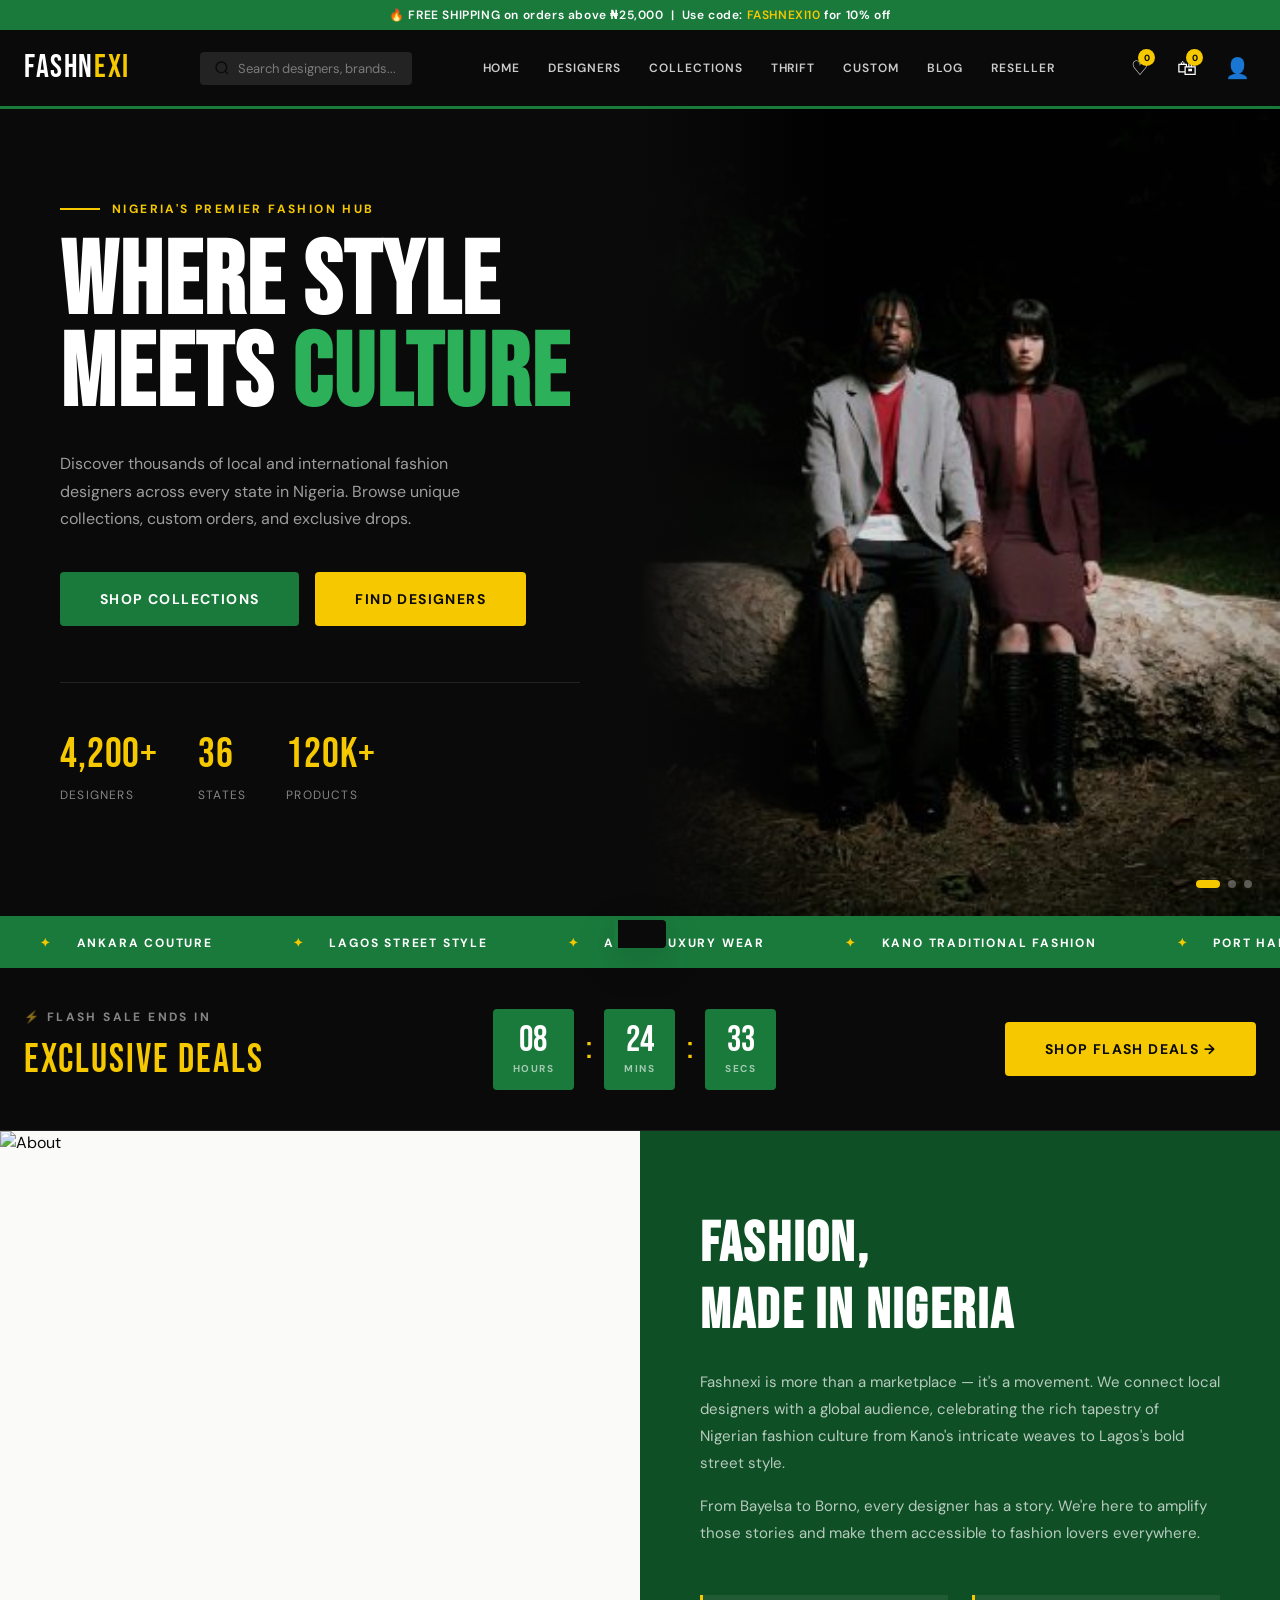
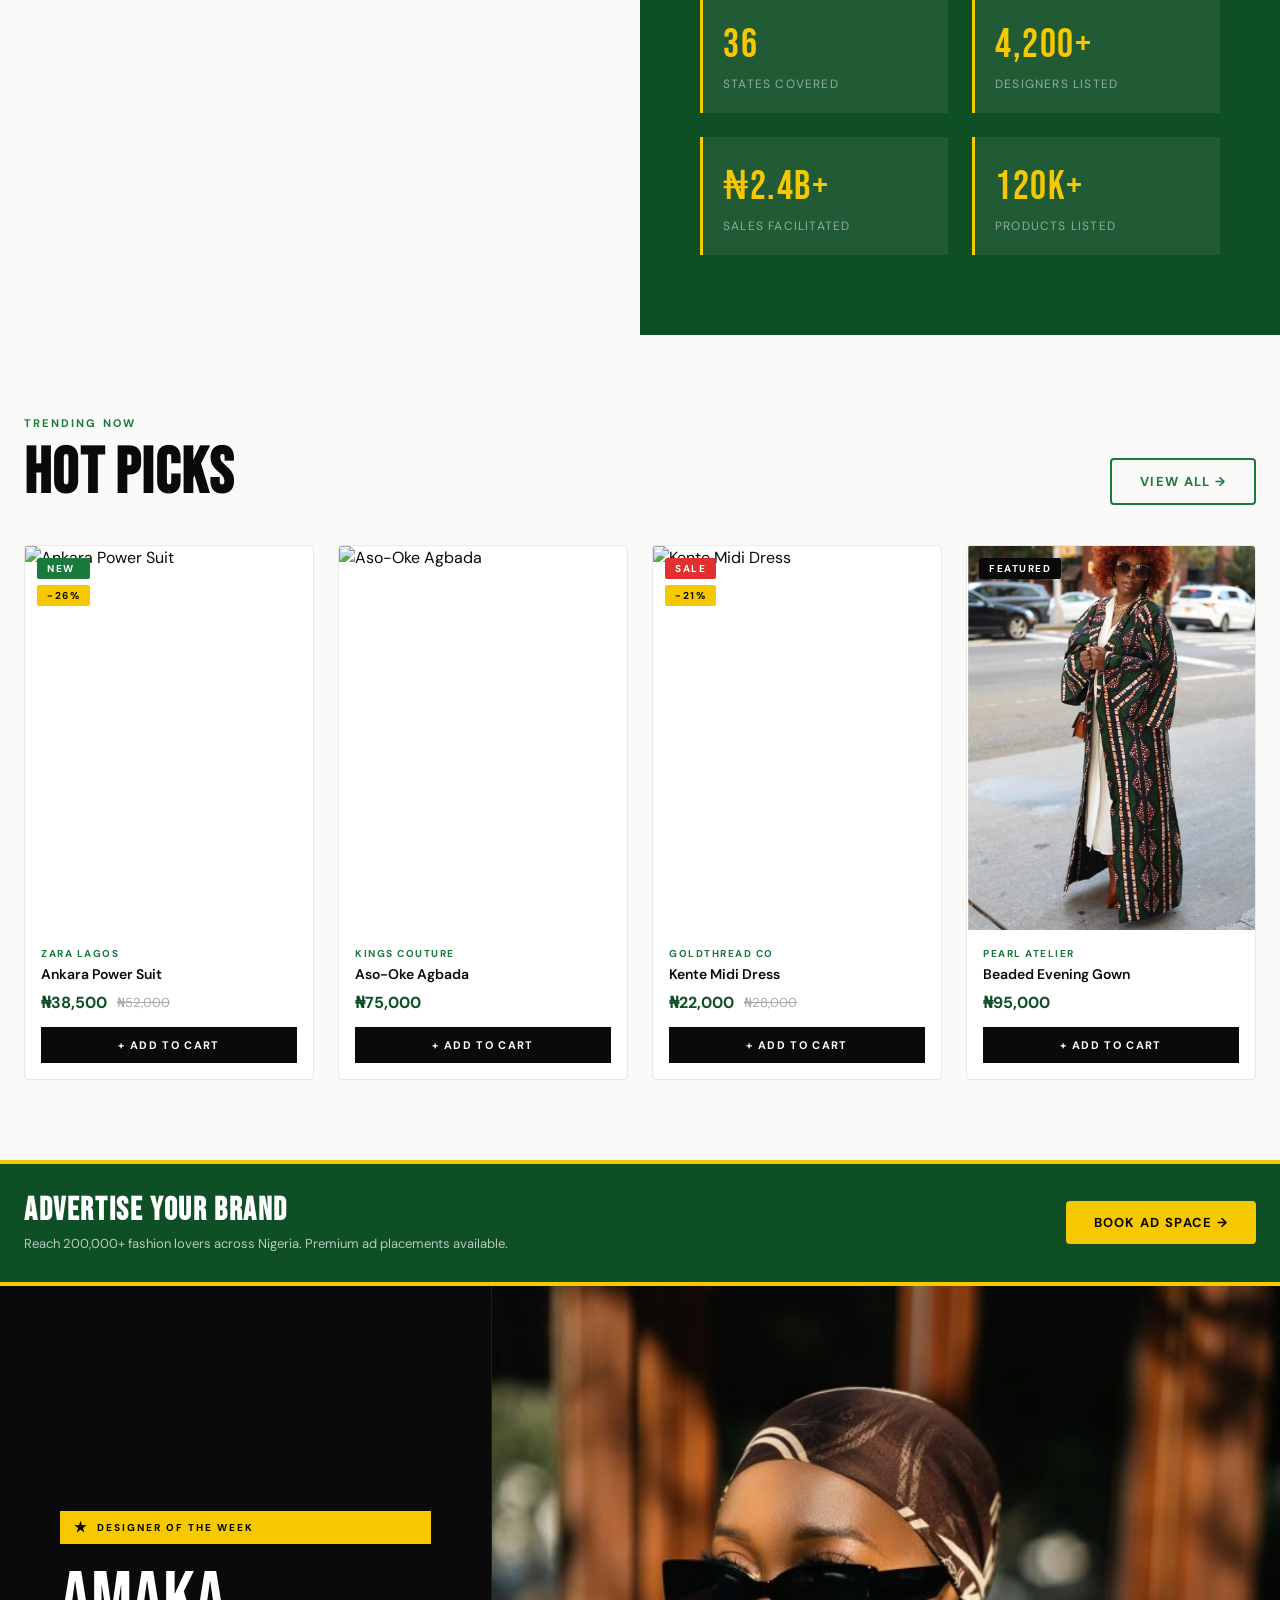
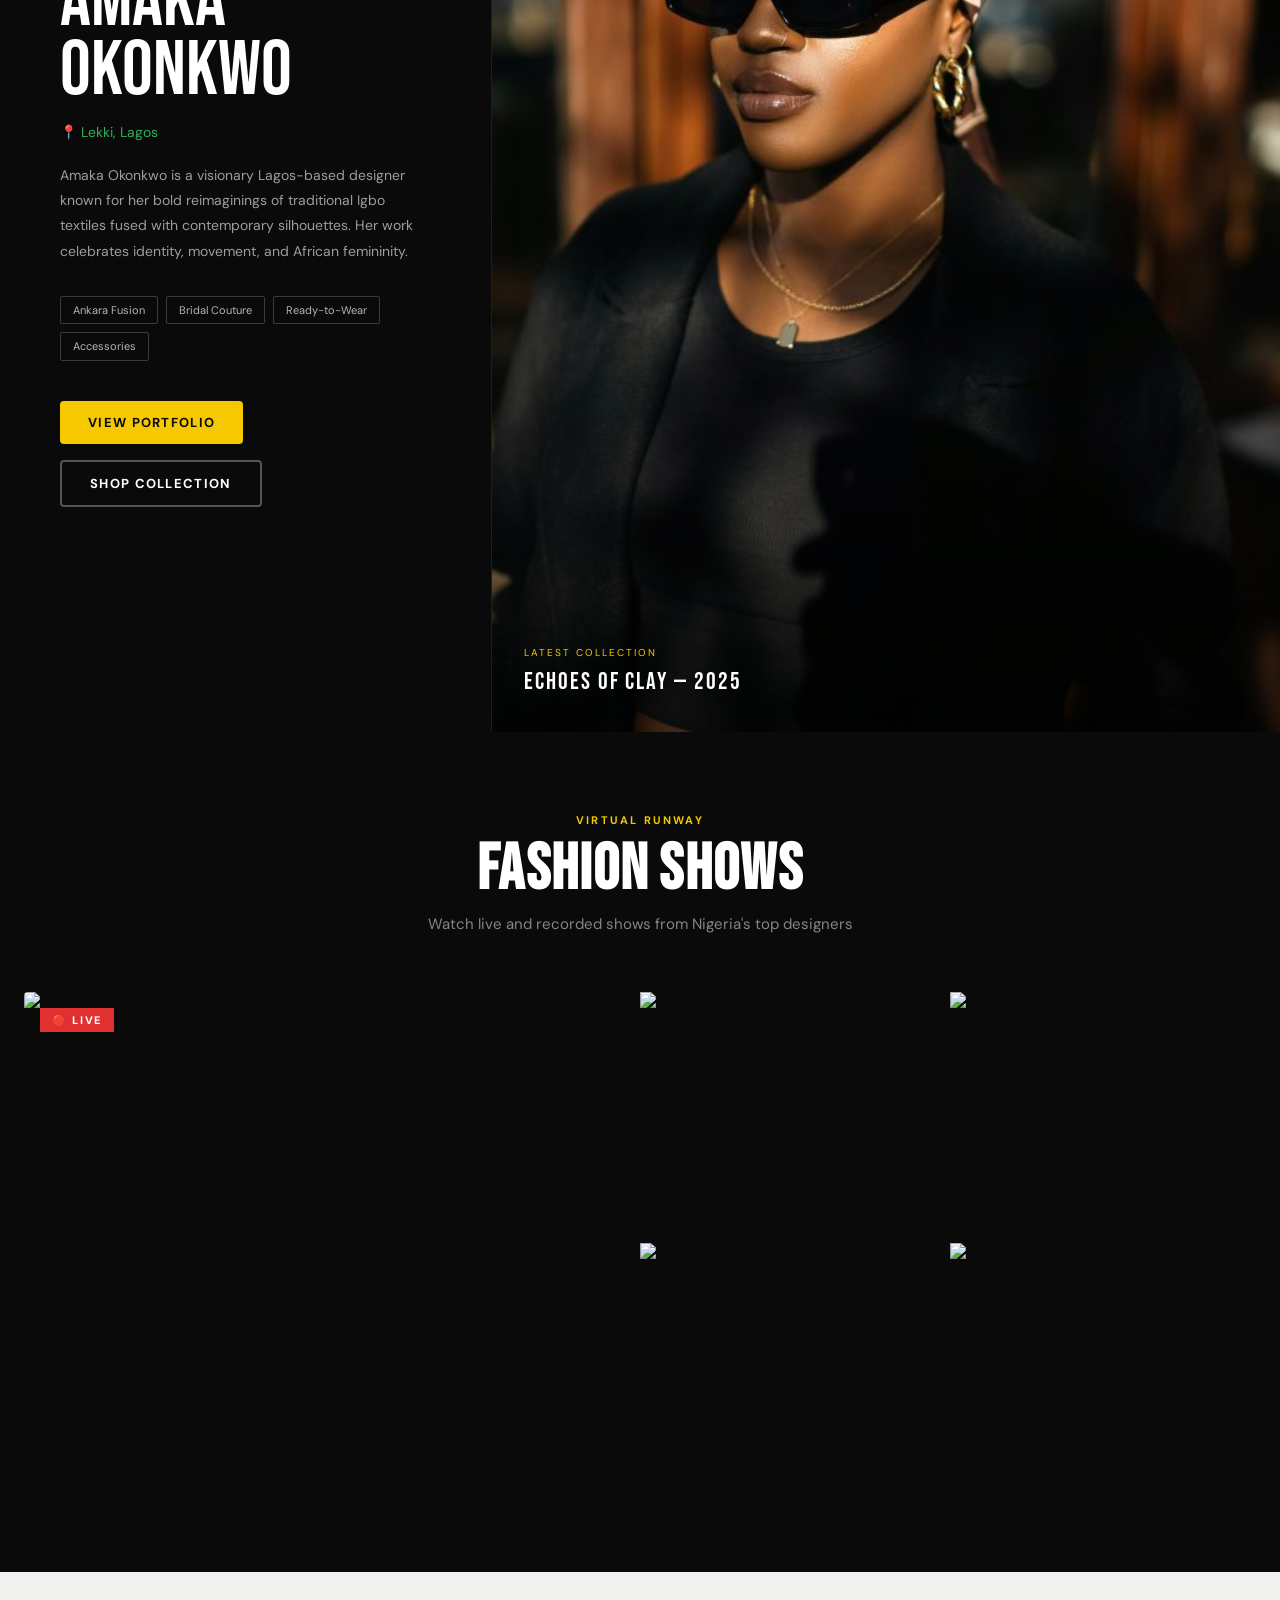
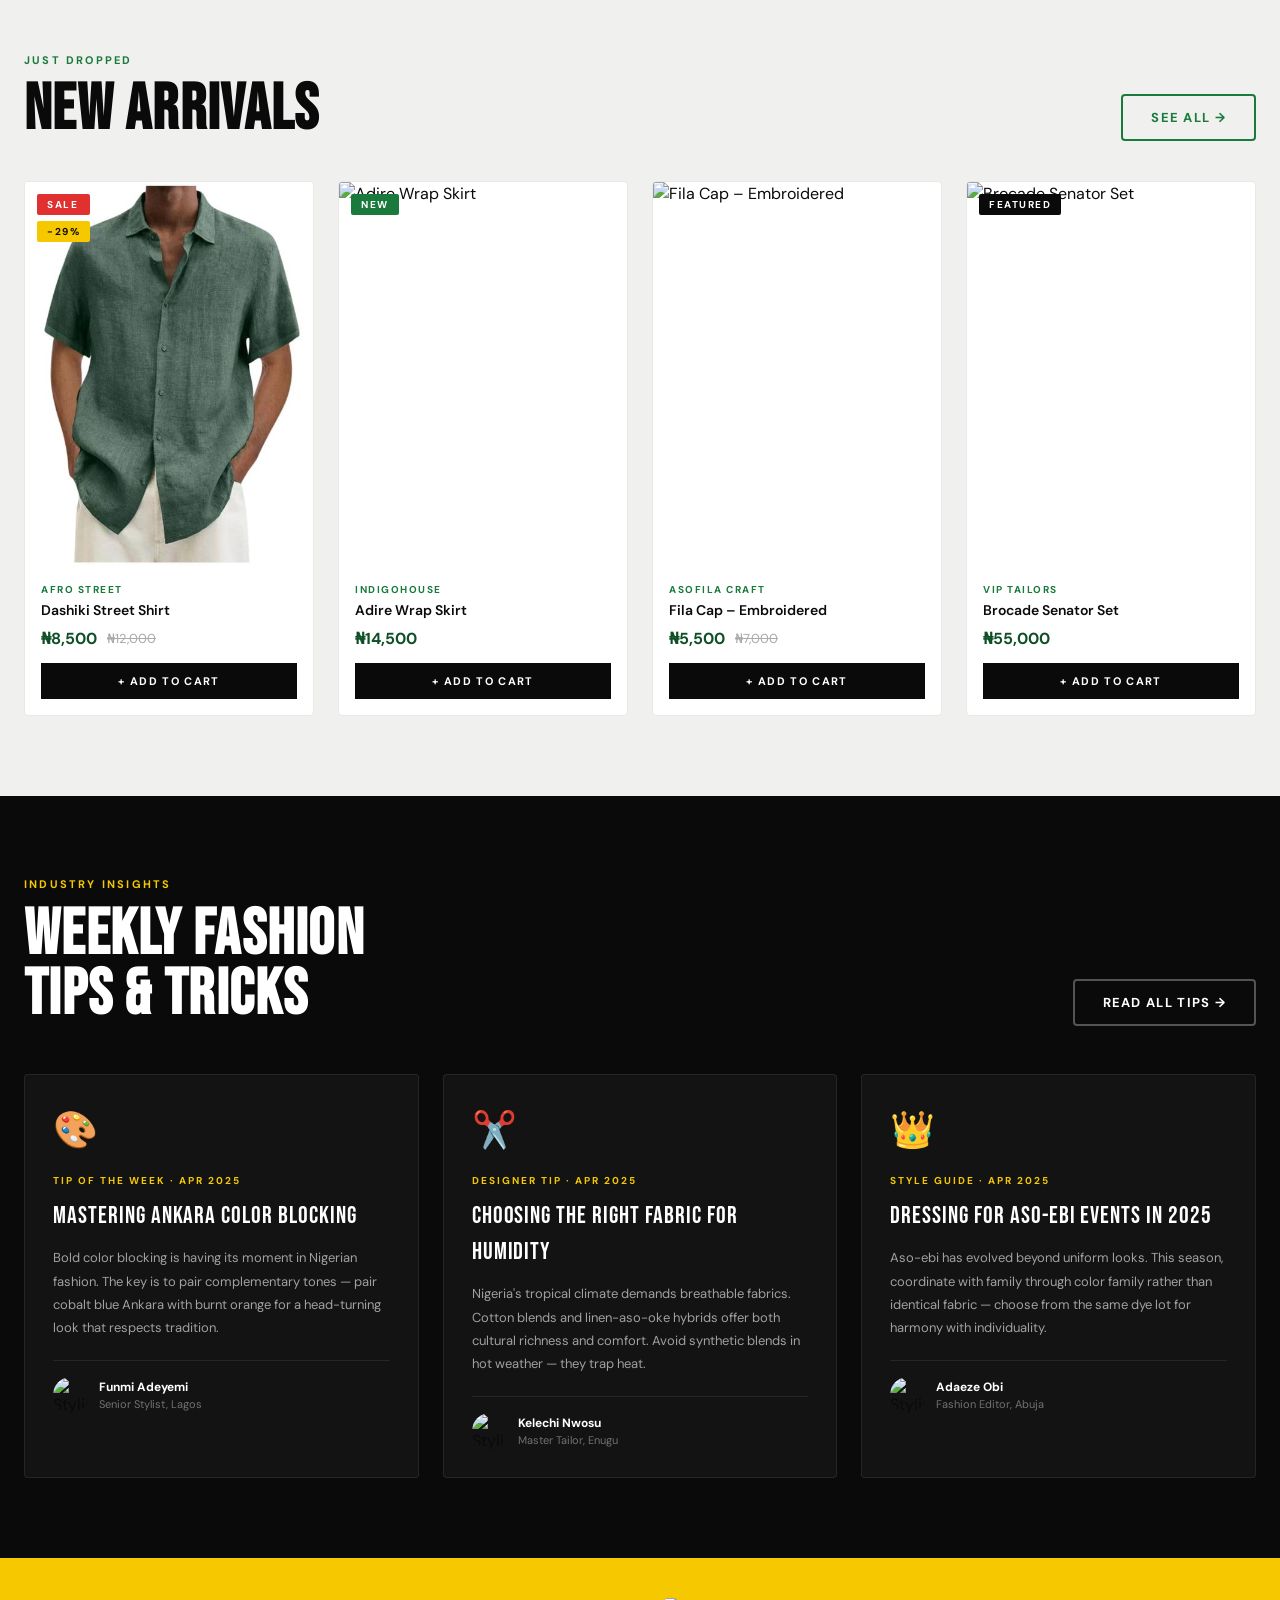
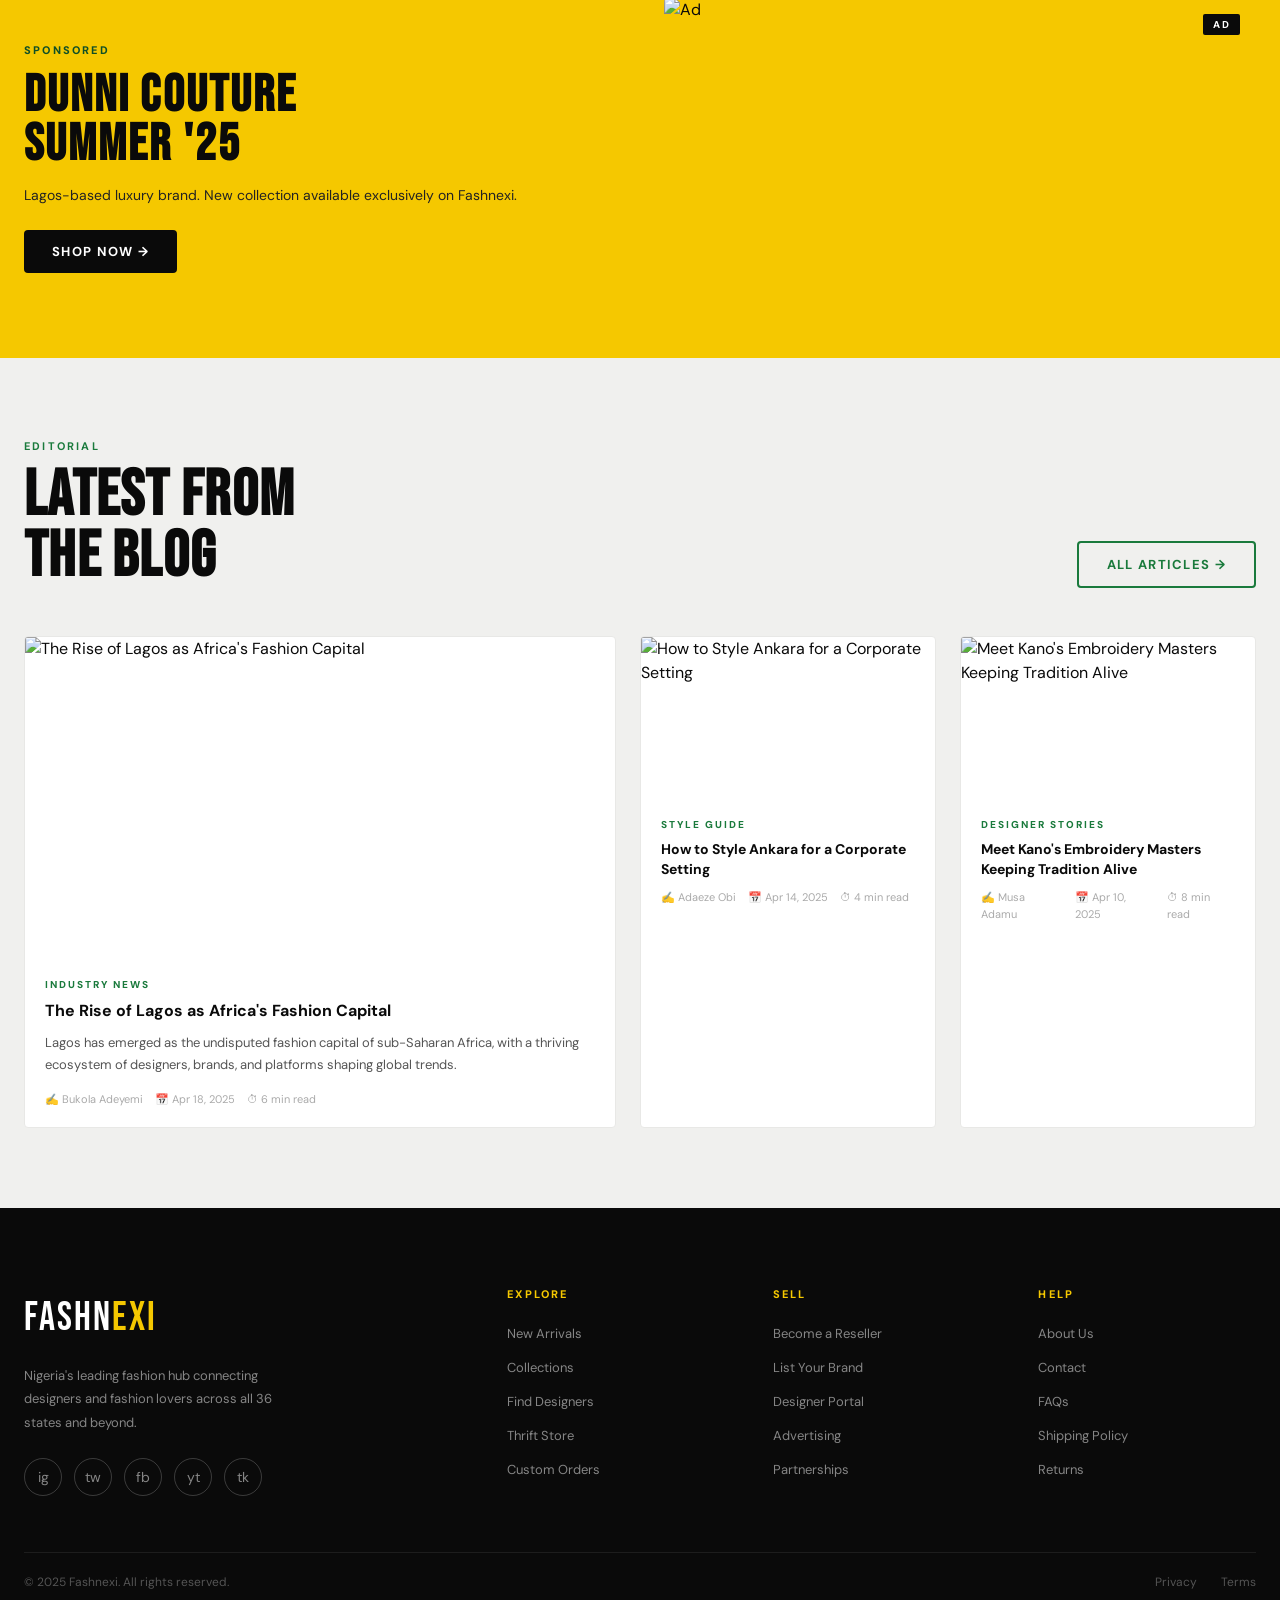
==== commit 02612b5b: "send" ====
--- a/index.html
+++ b/index.html
@@ -1,2098 +1,2248 @@
-<!DOCTYPE html>
+<!doctype html>
 <html lang="en">
-<head>
-<meta charset="UTF-8">
-<meta name="viewport" content="width=device-width, initial-scale=1.0">
-<title>FASHNEXI — Nigeria's Fashion Hub</title>
-<link rel="preconnect" href="https://fonts.googleapis.com">
-<link rel="preconnect" href="https://fonts.gstatic.com" crossorigin>
-<link href="https://fonts.googleapis.com/css2?family=Bebas+Neue&family=DM+Sans:ital,opsz,wght@0,9..40,300;0,9..40,400;0,9..40,600;0,9..40,700;1,9..40,400&family=Playfair+Display:ital,wght@0,700;1,400&display=swap" rel="stylesheet">
-<!-- EmailJS SDK -->
-<script src="https://cdn.jsdelivr.net/npm/@emailjs/browser@4/dist/email.min.js"></script>
-<style>
-:root{--green:#1a7a3c;--green-dark:#0f4f26;--green-light:#2db05a;--green-pale:#e8f5ed;--yellow:#f5c800;--yellow-light:#fff3b0;--black:#0a0a0a;--off-black:#111;--charcoal:#222;--mid:#555;--light:#aaa;--pale:#f0f0ee;--white:#fafaf8;--red:#e03030;--font-display:'Bebas Neue',sans-serif;--font-serif:'Playfair Display',serif;--font-body:'DM Sans',sans-serif;--radius:4px;--shadow:0 4px 20px rgba(0,0,0,0.12);--shadow-lg:0 12px 40px rgba(0,0,0,0.18)}
-*,*::before,*::after{box-sizing:border-box;margin:0;padding:0}
-html{scroll-behavior:smooth}
-body{font-family:var(--font-body);background:var(--white);color:var(--black);overflow-x:hidden;line-height:1.5}
-img{max-width:100%;display:block}
-a{text-decoration:none;color:inherit}
-button{cursor:pointer;border:none;background:none;font-family:var(--font-body)}
-input,select,textarea{font-family:var(--font-body)}
-.hidden{display:none!important}
-::-webkit-scrollbar{width:6px}
-::-webkit-scrollbar-track{background:var(--pale)}
-::-webkit-scrollbar-thumb{background:var(--green);border-radius:3px}
-
-/* LAYOUT */
-.container{max-width:1280px;margin:0 auto;padding:0 24px}
-.section{padding:80px 0}
-.section-sm{padding:48px 0}
-.grid-2{display:grid;grid-template-columns:1fr 1fr;gap:32px}
-.grid-3{display:grid;grid-template-columns:repeat(3,1fr);gap:28px}
-.grid-4{display:grid;grid-template-columns:repeat(4,1fr);gap:24px}
-
-/* TYPOGRAPHY */
-.display{font-family:var(--font-display);letter-spacing:0.04em;line-height:0.95}
-h1,h2,h3,h4{line-height:1.2}
-.section-label{font-size:11px;font-weight:700;letter-spacing:0.2em;text-transform:uppercase;color:var(--green);margin-bottom:12px}
-.section-title{font-family:var(--font-display);font-size:clamp(36px,5vw,64px);letter-spacing:0.02em;line-height:0.95}
-
-/* BUTTONS */
-.btn{display:inline-flex;align-items:center;gap:8px;padding:13px 28px;font-size:13px;font-weight:700;letter-spacing:0.1em;text-transform:uppercase;border-radius:var(--radius);transition:all .2s;cursor:pointer}
-.btn-primary{background:var(--green);color:#fff}
-.btn-primary:hover{background:var(--green-dark);transform:translateY(-1px)}
-.btn-secondary{background:var(--yellow);color:var(--black)}
-.btn-secondary:hover{background:#e0b400;transform:translateY(-1px)}
-.btn-outline{border:2px solid var(--green);color:var(--green)}
-.btn-outline:hover{background:var(--green);color:#fff}
-.btn-dark{background:var(--black);color:#fff}
-.btn-dark:hover{background:var(--charcoal)}
-.btn-sm{padding:9px 18px;font-size:11px}
-.btn-lg{padding:18px 40px;font-size:14px}
-
-/* BADGES */
-.badge{display:inline-block;padding:3px 10px;font-size:10px;font-weight:700;letter-spacing:0.15em;text-transform:uppercase;border-radius:2px}
-.badge-green{background:var(--green);color:#fff}
-.badge-yellow{background:var(--yellow);color:var(--black)}
-.badge-red{background:var(--red);color:#fff}
-.badge-black{background:var(--black);color:#fff}
-
-/* NAVBAR */
-#navbar{position:fixed;top:0;left:0;right:0;z-index:1000;background:var(--black);border-bottom:3px solid var(--green)}
-.nav-top{background:var(--green);padding:6px 0;text-align:center;font-size:12px;font-weight:600;color:#fff;letter-spacing:0.05em}
-.nav-top span{color:var(--yellow)}
-.nav-main{display:flex;align-items:center;justify-content:space-between;padding:14px 24px;max-width:1280px;margin:0 auto}
-.nav-logo{font-family:var(--font-display);font-size:32px;color:#fff;letter-spacing:0.05em;cursor:pointer}
-.nav-logo span{color:var(--yellow)}
-.nav-links{display:flex;align-items:center;gap:28px}
-.nav-links a{color:#ccc;font-size:12px;font-weight:600;letter-spacing:0.08em;text-transform:uppercase;transition:color .2s;position:relative;cursor:pointer}
-.nav-links a:hover,.nav-links a.active{color:var(--yellow)}
-.nav-links a.active::after{content:'';position:absolute;bottom:-4px;left:0;right:0;height:2px;background:var(--yellow)}
-.nav-actions{display:flex;align-items:center;gap:16px}
-.nav-icon-btn{position:relative;background:none;border:none;color:#fff;font-size:20px;cursor:pointer;padding:6px;transition:color .2s}
-.nav-icon-btn:hover{color:var(--yellow)}
-.nav-badge{position:absolute;top:0;right:0;background:var(--yellow);color:var(--black);font-size:9px;font-weight:800;width:17px;height:17px;border-radius:50%;display:flex;align-items:center;justify-content:center}
-.nav-search{display:flex;align-items:center;background:rgba(255,255,255,0.1);border-radius:var(--radius);padding:8px 14px;gap:8px}
-.nav-search input{background:none;border:none;outline:none;color:#fff;font-size:13px;width:160px}
-.nav-search input::placeholder{color:rgba(255,255,255,0.4)}
-.hamburger{display:none;flex-direction:column;gap:5px;cursor:pointer;padding:6px}
-.hamburger span{display:block;width:24px;height:2px;background:#fff;transition:all .3s}
-.mobile-menu{display:none;position:fixed;top:0;left:0;right:0;bottom:0;background:var(--black);z-index:999;padding:80px 24px 40px;overflow-y:auto}
-.mobile-menu.open{display:flex;flex-direction:column;gap:24px}
-.mobile-menu a{color:#fff;font-size:28px;font-family:var(--font-display);letter-spacing:0.05em;border-bottom:1px solid rgba(255,255,255,0.1);padding-bottom:16px;cursor:pointer}
-
-/* PAGES */
-.page{display:none;padding-top:88px}
-.page.active{display:block}
-
-/* ===== HERO CAROUSEL ===== */
-.hero{background:var(--black);min-height:92vh;display:grid;grid-template-columns:1fr 1fr;position:relative;overflow:hidden}
-.hero-left{display:flex;flex-direction:column;justify-content:center;padding:80px 60px;z-index:2}
-.hero-eyebrow{color:var(--yellow);font-size:12px;font-weight:700;letter-spacing:0.2em;text-transform:uppercase;margin-bottom:20px;display:flex;align-items:center;gap:12px}
-.hero-eyebrow::before{content:'';display:block;width:40px;height:2px;background:var(--yellow)}
-.hero-title{font-family:var(--font-display);font-size:clamp(64px,8vw,120px);color:#fff;letter-spacing:0.02em;line-height:0.9;margin-bottom:28px}
-.hero-title span{color:var(--green-light)}
-.hero-sub{color:rgba(255,255,255,0.6);font-size:16px;line-height:1.7;max-width:460px;margin-bottom:40px}
-.hero-btns{display:flex;gap:16px;flex-wrap:wrap}
-.hero-stats{display:flex;gap:40px;margin-top:56px;padding-top:40px;border-top:1px solid rgba(255,255,255,0.1)}
-.hero-stat-num{font-family:var(--font-display);font-size:42px;color:var(--yellow);letter-spacing:0.02em}
-.hero-stat-label{font-size:12px;color:rgba(255,255,255,0.5);text-transform:uppercase;letter-spacing:0.1em}
-.hero-right{position:relative;overflow:hidden}
-.hero-right::before{content:'';position:absolute;inset:0;background:linear-gradient(to right,var(--black) 0%,transparent 30%);z-index:1}
-.hero-carousel{position:relative;width:100%;height:100%}
-.hero-slide{position:absolute;inset:0;opacity:0;transition:opacity 1.2s ease-in-out}
-.hero-slide.active{opacity:1}
-.hero-slide img{width:100%;height:100%;object-fit:cover;opacity:0.85}
-.carousel-dots{position:absolute;bottom:28px;right:28px;z-index:3;display:flex;gap:8px}
-.carousel-dot{width:8px;height:8px;border-radius:50%;background:rgba(255,255,255,0.3);cursor:pointer;transition:all .3s;border:none}
-.carousel-dot.active{background:var(--yellow);width:24px;border-radius:4px}
-
-/* TICKER */
-.hero-ticker{background:var(--green);padding:14px 0;overflow:hidden;white-space:nowrap}
-.ticker-inner{display:inline-flex;animation:ticker 25s linear infinite}
-.ticker-item{padding:0 40px;font-size:12px;font-weight:700;letter-spacing:0.15em;text-transform:uppercase;color:#fff}
-.ticker-item span{color:var(--yellow);margin-right:20px}
-@keyframes ticker{0%{transform:translateX(0)}100%{transform:translateX(-50%)}}
-
-/* FLASH SALE */
-.flash-sale{background:var(--black);padding:40px 0;border-bottom:1px solid rgba(255,255,255,0.08)}
-.flash-inner{display:flex;align-items:center;justify-content:space-between;gap:32px;flex-wrap:wrap}
-.flash-label{font-family:var(--font-display);font-size:40px;color:var(--yellow);letter-spacing:0.05em}
-.flash-label small{display:block;font-family:var(--font-body);font-size:12px;font-weight:700;color:rgba(255,255,255,0.5);letter-spacing:0.2em;text-transform:uppercase;margin-bottom:4px}
-.countdown{display:flex;gap:12px}
-.countdown-block{background:var(--green);padding:14px 20px;border-radius:var(--radius);text-align:center;min-width:70px}
-.countdown-num{font-family:var(--font-display);font-size:36px;color:#fff;line-height:1}
-.countdown-unit{font-size:10px;font-weight:700;color:rgba(255,255,255,0.6);letter-spacing:0.15em;text-transform:uppercase;margin-top:2px}
-.countdown-sep{font-family:var(--font-display);font-size:32px;color:var(--yellow);align-self:center}
-
-/* PRODUCT CARDS */
-.product-card{background:#fff;border-radius:var(--radius);overflow:hidden;border:1px solid #e8e8e6;transition:all .25s;position:relative}
-.product-card:hover{transform:translateY(-4px);box-shadow:var(--shadow-lg);border-color:var(--green)}
-.product-img-wrap{position:relative;overflow:hidden;aspect-ratio:3/4}
-.product-img-wrap img{width:100%;height:100%;object-fit:cover;transition:transform .4s}
-.product-card:hover .product-img-wrap img{transform:scale(1.04)}
-.product-actions{position:absolute;bottom:12px;right:12px;display:flex;flex-direction:column;gap:8px;opacity:0;transform:translateX(20px);transition:all .25s}
-.product-card:hover .product-actions{opacity:1;transform:translateX(0)}
-.product-action-btn{width:40px;height:40px;border-radius:50%;background:#fff;border:none;cursor:pointer;display:flex;align-items:center;justify-content:center;font-size:16px;box-shadow:var(--shadow);transition:all .2s}
-.product-action-btn:hover{background:var(--green);color:#fff}
-.product-action-btn.in-wishlist{color:var(--red)}
-.product-badges{position:absolute;top:12px;left:12px;display:flex;flex-direction:column;gap:6px}
-.product-info{padding:16px}
-.product-brand{font-size:10px;font-weight:700;letter-spacing:0.15em;text-transform:uppercase;color:var(--green);margin-bottom:4px}
-.product-name{font-size:14px;font-weight:600;color:var(--black);margin-bottom:8px;line-height:1.3}
-.product-price{display:flex;align-items:center;gap:10px}
-.product-price-main{font-size:16px;font-weight:700;color:var(--green-dark)}
-.product-price-old{font-size:13px;color:var(--light);text-decoration:line-through}
-.product-add-cart{width:100%;padding:11px;background:var(--black);color:#fff;font-size:11px;font-weight:700;letter-spacing:0.12em;text-transform:uppercase;border:none;cursor:pointer;transition:background .2s;margin-top:12px}
-.product-add-cart:hover{background:var(--green)}
-
-/* QUICK VIEW MODAL */
-.qv-modal-overlay{position:fixed;inset:0;background:rgba(0,0,0,0.75);z-index:4000;display:none;align-items:center;justify-content:center;padding:20px}
-.qv-modal-overlay.open{display:flex}
-.qv-modal{background:#fff;border-radius:var(--radius);width:100%;max-width:860px;max-height:90vh;overflow-y:auto;display:grid;grid-template-columns:1fr 1fr}
-.qv-img-side{position:relative;overflow:hidden;min-height:420px}
-.qv-img-side img{width:100%;height:100%;object-fit:cover}
-.qv-badges{position:absolute;top:16px;left:16px;display:flex;flex-direction:column;gap:6px}
-.qv-info-side{padding:36px;display:flex;flex-direction:column;gap:16px;overflow-y:auto}
-.qv-close{position:absolute;top:16px;right:16px;width:36px;height:36px;background:#fff;border-radius:50%;display:flex;align-items:center;justify-content:center;font-size:18px;cursor:pointer;box-shadow:var(--shadow);z-index:2;border:none}
-.qv-brand{font-size:11px;font-weight:700;letter-spacing:0.2em;text-transform:uppercase;color:var(--green)}
-.qv-name{font-family:var(--font-display);font-size:32px;letter-spacing:0.03em;line-height:1}
-.qv-price-row{display:flex;align-items:center;gap:12px}
-.qv-price{font-size:26px;font-weight:800;color:var(--green-dark)}
-.qv-old-price{font-size:16px;color:var(--light);text-decoration:line-through}
-.qv-desc{font-size:13px;color:var(--mid);line-height:1.8}
-.qv-meta{display:flex;flex-direction:column;gap:6px;font-size:12px;color:var(--mid)}
-.qv-meta span strong{color:var(--black)}
-.qv-qty-row{display:flex;align-items:center;gap:16px}
-.qv-qty-label{font-size:12px;font-weight:700;letter-spacing:0.1em;text-transform:uppercase}
-.qv-qty-ctrl{display:flex;align-items:center;gap:0;border:1.5px solid #ddd;border-radius:var(--radius);overflow:hidden}
-.qv-qty-btn{width:36px;height:36px;background:#f5f5f5;border:none;font-size:18px;cursor:pointer;transition:background .2s}
-.qv-qty-btn:hover{background:var(--green);color:#fff}
-.qv-qty-num{width:44px;text-align:center;font-size:15px;font-weight:700;border:none;outline:none;background:#fff}
-.qv-actions{display:flex;gap:10px;flex-direction:column}
-.qv-sizes{display:flex;flex-wrap:wrap;gap:6px}
-.qv-size-btn{padding:6px 14px;border:1.5px solid #ddd;border-radius:2px;font-size:12px;font-weight:600;cursor:pointer;transition:all .2s;background:#fff}
-.qv-size-btn:hover,.qv-size-btn.selected{border-color:var(--green);background:var(--green-pale);color:var(--green-dark)}
-
-/* DESIGNER WEEK */
-.designer-week{background:var(--black);color:#fff}
-.dw-inner{display:grid;grid-template-columns:1fr 1.6fr;gap:0;min-height:600px}
-.dw-left{padding:80px 60px;display:flex;flex-direction:column;justify-content:center;border-right:1px solid rgba(255,255,255,0.08)}
-.dw-badge{display:inline-flex;align-items:center;gap:8px;background:var(--yellow);color:var(--black);padding:6px 14px;font-size:10px;font-weight:800;letter-spacing:0.2em;text-transform:uppercase;margin-bottom:24px}
-.dw-badge::before{content:'★';font-size:14px}
-.dw-name{font-family:var(--font-display);font-size:clamp(52px,6vw,88px);line-height:0.9;margin-bottom:16px}
-.dw-city{color:var(--green-light);font-size:14px;margin-bottom:20px}
-.dw-bio{color:rgba(255,255,255,0.6);font-size:14px;line-height:1.8;margin-bottom:32px}
-.dw-specialties{display:flex;flex-wrap:wrap;gap:8px;margin-bottom:40px}
-.dw-tag{border:1px solid rgba(255,255,255,0.2);color:rgba(255,255,255,0.7);padding:5px 12px;font-size:11px;border-radius:2px}
-.dw-right{position:relative;overflow:hidden}
-.dw-right img{width:100%;height:100%;object-fit:cover}
-.dw-right::before{content:'';position:absolute;bottom:0;left:0;right:0;height:40%;background:linear-gradient(to top,rgba(0,0,0,0.7),transparent);z-index:1}
-.dw-collection-label{position:absolute;bottom:32px;left:32px;z-index:2;font-family:var(--font-display);font-size:24px;color:#fff;letter-spacing:0.08em}
-.dw-collection-label small{display:block;font-family:var(--font-body);font-size:10px;letter-spacing:0.2em;text-transform:uppercase;color:var(--yellow);margin-bottom:4px}
-
-/* VIRTUAL FASHION SHOWS */
-.vfs-section{background:var(--black);padding:80px 0;overflow:hidden}
-.vfs-header{text-align:center;margin-bottom:56px;color:#fff}
-.vfs-grid{display:grid;grid-template-columns:2fr 1fr 1fr;gap:3px}
-.vfs-item{position:relative;overflow:hidden;cursor:pointer}
-.vfs-item img{width:100%;height:100%;object-fit:cover;transition:transform .5s;display:block}
-.vfs-item:first-child{grid-row:span 2}
-.vfs-item:hover img{transform:scale(1.06)}
-.vfs-overlay{position:absolute;inset:0;background:rgba(0,0,0,0.5);display:flex;flex-direction:column;justify-content:flex-end;padding:24px;opacity:0;transition:opacity .3s}
-.vfs-item:hover .vfs-overlay{opacity:1}
-.vfs-play{width:56px;height:56px;background:var(--yellow);border-radius:50%;display:flex;align-items:center;justify-content:center;font-size:22px;margin-bottom:12px;border:none;cursor:pointer;flex-shrink:0}
-.vfs-title{font-family:var(--font-display);font-size:22px;color:#fff;letter-spacing:0.05em}
-.vfs-sub{font-size:12px;color:rgba(255,255,255,0.7);margin-top:4px}
-.vfs-main-overlay{position:absolute;inset:0;background:rgba(0,0,0,0.35);display:flex;flex-direction:column;justify-content:center;align-items:center;opacity:0;transition:opacity .3s}
-.vfs-item:first-child:hover .vfs-main-overlay{opacity:1}
-.vfs-live-badge{background:var(--red);color:#fff;font-size:11px;font-weight:800;letter-spacing:0.15em;padding:4px 12px;text-transform:uppercase;position:absolute;top:16px;left:16px}
-
-/* YOUTUBE MODAL */
-.yt-modal-overlay{position:fixed;inset:0;background:rgba(0,0,0,0.92);z-index:5000;display:none;align-items:center;justify-content:center;padding:20px}
-.yt-modal-overlay.open{display:flex}
-.yt-modal{width:100%;max-width:960px;position:relative}
-.yt-modal-close{position:absolute;top:-44px;right:0;background:none;border:none;color:#fff;font-size:28px;cursor:pointer;line-height:1}
-.yt-iframe-wrap{position:relative;padding-bottom:56.25%;height:0;border-radius:var(--radius);overflow:hidden}
-.yt-iframe-wrap iframe{position:absolute;top:0;left:0;width:100%;height:100%;border:none}
-.yt-info{margin-top:20px;color:#fff}
-.yt-info h3{font-family:var(--font-display);font-size:28px;letter-spacing:0.05em;margin-bottom:6px}
-.yt-info p{color:rgba(255,255,255,0.6);font-size:13px}
-
-/* AD BANNER */
-.ad-banner{background:var(--green-dark);padding:28px 0;border-top:4px solid var(--yellow);border-bottom:4px solid var(--yellow)}
-.ad-inner{display:flex;align-items:center;justify-content:space-between;gap:24px;flex-wrap:wrap}
-.ad-text h3{font-family:var(--font-display);font-size:32px;letter-spacing:0.05em;margin-bottom:4px;color:#fff}
-.ad-text p{font-size:13px;color:rgba(255,255,255,0.7)}
-
-/* ABOUT */
-.about-split{display:grid;grid-template-columns:1fr 1fr;gap:0;min-height:500px}
-.about-img{overflow:hidden}
-.about-img img{width:100%;height:100%;object-fit:cover}
-.about-text{background:var(--green-dark);padding:80px 60px;display:flex;flex-direction:column;justify-content:center}
-.about-text h2{font-family:var(--font-display);font-size:56px;color:#fff;letter-spacing:0.04em;margin-bottom:24px}
-.about-text p{color:rgba(255,255,255,0.7);font-size:15px;line-height:1.8;margin-bottom:16px}
-.about-nums{display:grid;grid-template-columns:1fr 1fr;gap:24px;margin-top:32px}
-.about-num{background:rgba(255,255,255,0.07);padding:20px;border-left:3px solid var(--yellow)}
-.about-num-val{font-family:var(--font-display);font-size:40px;color:var(--yellow);letter-spacing:0.04em}
-.about-num-label{font-size:12px;color:rgba(255,255,255,0.5);text-transform:uppercase;letter-spacing:0.1em}
-
-/* DESIGNERS */
-.state-filter{display:flex;flex-wrap:wrap;gap:8px;margin-bottom:40px}
-.state-btn{padding:8px 18px;border:1.5px solid #ddd;background:#fff;border-radius:2px;font-size:12px;font-weight:600;cursor:pointer;letter-spacing:0.05em;transition:all .2s}
-.state-btn:hover,.state-btn.active{background:var(--green);color:#fff;border-color:var(--green)}
-.city-filter{display:flex;flex-wrap:wrap;gap:6px;margin-bottom:32px;min-height:36px}
-.city-btn{padding:6px 14px;border:1px solid var(--green-light);background:var(--green-pale);border-radius:2px;font-size:11px;font-weight:600;cursor:pointer;letter-spacing:0.05em;transition:all .2s;color:var(--green-dark)}
-.city-btn:hover,.city-btn.active{background:var(--green);color:#fff}
-.designer-card{background:#fff;border:1px solid #e8e8e6;border-radius:var(--radius);overflow:hidden;transition:all .25s;cursor:pointer}
-.designer-card:hover{transform:translateY(-4px);box-shadow:var(--shadow-lg);border-color:var(--green)}
-.designer-card-img{aspect-ratio:1;overflow:hidden;position:relative}
-.designer-card-img img{width:100%;height:100%;object-fit:cover;transition:transform .4s}
-.designer-card:hover .designer-card-img img{transform:scale(1.05)}
-.designer-card-body{padding:16px}
-.designer-card-name{font-weight:700;font-size:15px;margin-bottom:4px}
-.designer-card-loc{font-size:11px;color:var(--mid);margin-bottom:10px}
-.designer-card-tags{display:flex;flex-wrap:wrap;gap:4px;margin-bottom:12px}
-.designer-card-tag{background:var(--green-pale);color:var(--green-dark);font-size:10px;font-weight:600;padding:3px 8px;border-radius:2px}
-.designer-card-stats{display:flex;gap:20px}
-.designer-stat{font-size:11px;color:var(--mid)}
-.designer-stat strong{color:var(--black);display:block;font-size:14px;font-weight:700}
-
-/* DESIGNER CATALOGUE / PORTFOLIO MODAL */
-.catalogue-modal-overlay{position:fixed;inset:0;background:rgba(0,0,0,0.8);z-index:4500;display:none;align-items:center;justify-content:center;padding:20px}
-.catalogue-modal-overlay.open{display:flex}
-.catalogue-modal{background:#fff;border-radius:var(--radius);width:100%;max-width:1100px;max-height:92vh;display:flex;flex-direction:column;overflow:hidden}
-.catalogue-header{background:var(--black);padding:24px 32px;display:flex;align-items:center;justify-content:space-between;flex-shrink:0}
-.catalogue-header h2{font-family:var(--font-display);font-size:32px;color:#fff;letter-spacing:0.05em}
-.catalogue-header p{color:rgba(255,255,255,0.5);font-size:13px;margin-top:4px}
-.catalogue-body{padding:32px;overflow-y:auto;flex:1}
-.catalogue-close{background:none;border:none;color:#fff;font-size:26px;cursor:pointer}
-
-/* PORTFOLIO MODAL */
-.portfolio-modal-overlay{position:fixed;inset:0;background:rgba(0,0,0,0.85);z-index:4600;display:none;align-items:center;justify-content:center;padding:20px}
-.portfolio-modal-overlay.open{display:flex}
-.portfolio-modal{background:#fff;border-radius:var(--radius);width:100%;max-width:980px;max-height:92vh;overflow-y:auto}
-.portfolio-hero{position:relative;height:320px;overflow:hidden}
-.portfolio-hero img{width:100%;height:100%;object-fit:cover}
-.portfolio-hero-overlay{position:absolute;inset:0;background:rgba(0,0,0,0.55);display:flex;align-items:flex-end;padding:36px}
-.portfolio-close{position:absolute;top:16px;right:16px;width:40px;height:40px;background:rgba(0,0,0,0.5);border:none;color:#fff;font-size:22px;cursor:pointer;border-radius:50%;display:flex;align-items:center;justify-content:center}
-.portfolio-body{padding:36px}
-.portfolio-info-grid{display:grid;grid-template-columns:1fr 1fr;gap:32px;margin-bottom:36px}
-.portfolio-stat-grid{display:grid;grid-template-columns:repeat(3,1fr);gap:16px;margin-bottom:32px}
-.portfolio-stat{background:var(--pale);padding:16px;border-radius:var(--radius);text-align:center}
-.portfolio-stat-val{font-family:var(--font-display);font-size:32px;color:var(--green-dark);letter-spacing:0.04em}
-.portfolio-stat-label{font-size:11px;color:var(--mid);text-transform:uppercase;letter-spacing:0.1em}
-.gallery-grid{display:grid;grid-template-columns:repeat(3,1fr);gap:12px}
-.gallery-img{aspect-ratio:3/4;overflow:hidden;border-radius:var(--radius);cursor:pointer}
-.gallery-img img{width:100%;height:100%;object-fit:cover;transition:transform .4s}
-.gallery-img:hover img{transform:scale(1.06)}
-
-/* COLLECTIONS */
-.collection-tabs{display:flex;gap:0;border-bottom:2px solid #e8e8e6;margin-bottom:40px;overflow-x:auto}
-.collection-tab{padding:14px 20px;font-size:12px;font-weight:700;letter-spacing:0.08em;text-transform:uppercase;cursor:pointer;color:var(--mid);border-bottom:3px solid transparent;margin-bottom:-2px;transition:all .2s;white-space:nowrap}
-.collection-tab.active,.collection-tab:hover{color:var(--green);border-bottom-color:var(--green)}
-.filter-row{display:flex;flex-wrap:wrap;gap:12px;margin-bottom:32px}
-.filter-select{padding:10px 16px;border:1.5px solid #ddd;border-radius:var(--radius);font-size:13px;background:#fff;cursor:pointer;outline:none;font-family:var(--font-body)}
-.filter-select:focus{border-color:var(--green)}
-
-/* FASHION TIPS */
-.tips-section{background:var(--black);padding:80px 0}
-.tips-grid{display:grid;grid-template-columns:repeat(3,1fr);gap:24px;margin-top:48px}
-.tip-card{background:rgba(255,255,255,0.04);border:1px solid rgba(255,255,255,0.08);border-radius:var(--radius);padding:28px;transition:all .3s;cursor:default}
-.tip-card:hover{border-color:var(--green);background:rgba(26,122,60,0.1);transform:translateY(-3px)}
-.tip-icon{font-size:36px;margin-bottom:16px}
-.tip-week{font-size:10px;font-weight:700;letter-spacing:0.2em;text-transform:uppercase;color:var(--yellow);margin-bottom:10px}
-.tip-title{font-family:var(--font-display);font-size:24px;color:#fff;letter-spacing:0.04em;margin-bottom:12px}
-.tip-text{font-size:13px;color:rgba(255,255,255,0.6);line-height:1.8}
-.tip-author{display:flex;align-items:center;gap:10px;margin-top:20px;padding-top:16px;border-top:1px solid rgba(255,255,255,0.08)}
-.tip-author img{width:36px;height:36px;border-radius:50%;object-fit:cover}
-.tip-author-name{font-size:12px;font-weight:700;color:#fff}
-.tip-author-role{font-size:11px;color:rgba(255,255,255,0.4)}
-
-/* BLOG */
-.blog-section{padding:80px 0;background:var(--pale)}
-.blog-grid{display:grid;grid-template-columns:2fr 1fr 1fr;gap:24px;margin-top:48px}
-.blog-card{background:#fff;border-radius:var(--radius);overflow:hidden;border:1px solid #e8e8e6;transition:all .25s;cursor:pointer}
-.blog-card:hover{transform:translateY(-3px);box-shadow:var(--shadow-lg)}
-.blog-card-img{overflow:hidden}
-.blog-card-img img{width:100%;object-fit:cover;transition:transform .4s}
-.blog-card:hover .blog-card-img img{transform:scale(1.04)}
-.blog-card-body{padding:20px}
-.blog-card-cat{font-size:10px;font-weight:800;letter-spacing:0.2em;text-transform:uppercase;color:var(--green);margin-bottom:8px}
-.blog-card-title{font-weight:700;font-size:16px;line-height:1.4;margin-bottom:10px}
-.blog-card-excerpt{font-size:13px;color:var(--mid);line-height:1.7;margin-bottom:14px}
-.blog-card-meta{display:flex;align-items:center;gap:12px;font-size:11px;color:var(--light)}
-.blog-card-featured .blog-card-img img{height:320px}
-.blog-card-sm .blog-card-img img{height:160px}
-.blog-card-sm .blog-card-title{font-size:14px}
-
-/* BLOG ARTICLE MODAL */
-.blog-modal-overlay{position:fixed;inset:0;background:rgba(0,0,0,0.8);z-index:4800;display:none;align-items:center;justify-content:center;padding:20px}
-.blog-modal-overlay.open{display:flex}
-.blog-modal{background:#fff;border-radius:var(--radius);width:100%;max-width:760px;max-height:90vh;overflow-y:auto}
-.blog-modal-hero{position:relative;height:280px;overflow:hidden}
-.blog-modal-hero img{width:100%;height:100%;object-fit:cover}
-.blog-modal-close{position:absolute;top:16px;right:16px;width:36px;height:36px;background:rgba(0,0,0,0.5);border:none;color:#fff;font-size:20px;cursor:pointer;border-radius:50%;display:flex;align-items:center;justify-content:center}
-.blog-modal-body{padding:36px}
-.blog-modal-cat{font-size:11px;font-weight:800;letter-spacing:0.2em;text-transform:uppercase;color:var(--green);margin-bottom:12px}
-.blog-modal-title{font-family:var(--font-display);font-size:clamp(28px,4vw,48px);letter-spacing:0.03em;line-height:1;margin-bottom:16px}
-.blog-modal-meta{display:flex;align-items:center;gap:16px;font-size:12px;color:var(--mid);margin-bottom:28px;padding-bottom:20px;border-bottom:1px solid var(--pale)}
-.blog-modal-content{font-size:15px;line-height:1.9;color:var(--charcoal)}
-.blog-modal-content p{margin-bottom:16px}
-.blog-modal-content h3{font-family:var(--font-display);font-size:28px;letter-spacing:0.04em;margin:24px 0 12px}
-
-/* THRIFT PAGE */
-.thrift-header{background:var(--charcoal);padding:80px 0;position:relative;overflow:hidden}
-.thrift-header::before{content:'THRIFT';font-family:var(--font-display);font-size:250px;color:rgba(255,255,255,0.03);position:absolute;white-space:nowrap;top:50%;left:50%;transform:translate(-50%,-50%)}
-.thrift-header h1{font-family:var(--font-display);font-size:clamp(56px,8vw,100px);color:#fff;letter-spacing:0.04em;position:relative;z-index:1}
-.thrift-header h1 span{color:var(--yellow)}
-.thrift-header p{color:rgba(255,255,255,0.6);font-size:16px;margin-top:12px;position:relative;z-index:1}
-.thrift-cats{display:flex;flex-wrap:wrap;gap:10px;margin:32px 0}
-.thrift-cat-btn{padding:10px 20px;border:2px solid #ddd;background:#fff;border-radius:var(--radius);font-size:12px;font-weight:700;cursor:pointer;letter-spacing:0.08em;text-transform:uppercase;transition:all .2s}
-.thrift-cat-btn.active,.thrift-cat-btn:hover{background:var(--charcoal);color:#fff;border-color:var(--charcoal)}
-.thrift-banner{background:var(--yellow);padding:16px 24px;border-radius:var(--radius);display:flex;align-items:center;justify-content:space-between;margin-bottom:40px;flex-wrap:wrap;gap:12px}
-.thrift-banner p{font-size:13px;font-weight:600;color:var(--black)}
-.thrift-banner p strong{font-size:16px}
-
-/* AUTH */
-.auth-page{min-height:calc(100vh - 88px);display:grid;grid-template-columns:1fr 1fr}
-.auth-left{background:var(--black);display:flex;flex-direction:column;justify-content:center;align-items:center;padding:60px;position:relative;overflow:hidden}
-.auth-left::before{content:'FASHNEXI';font-family:var(--font-display);font-size:200px;color:rgba(255,255,255,0.03);position:absolute;white-space:nowrap;letter-spacing:0.05em;transform:rotate(-10deg)}
-.auth-left-inner{position:relative;z-index:2;text-align:center}
-.auth-left-logo{font-family:var(--font-display);font-size:56px;color:#fff;letter-spacing:0.05em;margin-bottom:16px}
-.auth-left-logo span{color:var(--yellow)}
-.auth-left-text{color:rgba(255,255,255,0.6);font-size:15px;line-height:1.7;max-width:360px}
-.auth-right{display:flex;flex-direction:column;justify-content:center;padding:60px;background:var(--white)}
-.auth-tabs{display:flex;gap:0;margin-bottom:40px;border-bottom:2px solid #e8e8e6}
-.auth-tab{flex:1;text-align:center;padding:14px;font-size:14px;font-weight:700;letter-spacing:0.08em;text-transform:uppercase;cursor:pointer;color:var(--mid);border-bottom:3px solid transparent;margin-bottom:-2px;transition:all .2s}
-.auth-tab.active{color:var(--green);border-bottom-color:var(--green)}
-
-/* FORMS */
-.form-group{margin-bottom:20px}
-.form-label{display:block;font-size:12px;font-weight:700;letter-spacing:0.1em;text-transform:uppercase;color:var(--charcoal);margin-bottom:8px}
-.form-input{width:100%;padding:13px 16px;border:1.5px solid #ddd;border-radius:var(--radius);font-size:14px;outline:none;transition:border-color .2s;background:#fff;color:var(--black)}
-.form-input:focus{border-color:var(--green)}
-.form-row{display:grid;grid-template-columns:1fr 1fr;gap:16px}
-.form-select{width:100%;padding:13px 16px;border:1.5px solid #ddd;border-radius:var(--radius);font-size:14px;outline:none;background:#fff;color:var(--black);cursor:pointer}
-.form-select:focus{border-color:var(--green)}
-
-/* CUSTOM ORDER */
-.custom-order-header{background:var(--black);padding:80px 0;text-align:center}
-.custom-order-header h1{font-family:var(--font-display);font-size:clamp(56px,8vw,100px);color:#fff;letter-spacing:0.04em}
-.custom-order-header h1 span{color:var(--green-light)}
-.gender-tabs{display:flex;gap:0;background:var(--pale);border-radius:var(--radius);padding:4px;width:fit-content;margin:0 auto 48px}
-.gender-tab{padding:12px 32px;font-size:13px;font-weight:700;letter-spacing:0.1em;text-transform:uppercase;cursor:pointer;border-radius:3px;transition:all .2s;color:var(--mid)}
-.gender-tab.active{background:var(--green);color:#fff}
-.outfit-builder{display:grid;grid-template-columns:280px 1fr 320px;gap:32px;align-items:start}
-.outfit-panel{background:#fff;border:1px solid #e8e8e6;border-radius:var(--radius);padding:24px}
-.outfit-panel h3{font-family:var(--font-display);font-size:22px;letter-spacing:0.05em;margin-bottom:20px;padding-bottom:14px;border-bottom:2px solid var(--pale)}
-.template-grid{display:grid;grid-template-columns:1fr 1fr;gap:10px}
-.template-item{border:2px solid #e8e8e6;border-radius:var(--radius);padding:10px;cursor:pointer;transition:all .2s;text-align:center}
-.template-item:hover,.template-item.selected{border-color:var(--green);background:var(--green-pale)}
-.template-item img{width:100%;aspect-ratio:3/4;object-fit:cover;border-radius:2px;margin-bottom:6px}
-.template-item span{font-size:11px;font-weight:600;color:var(--mid)}
-.outfit-canvas{border:2px dashed #ddd;border-radius:var(--radius);aspect-ratio:3/4;display:flex;align-items:center;justify-content:center;position:relative;overflow:hidden;background:var(--pale);cursor:pointer}
-.outfit-canvas-img{width:100%;height:100%;object-fit:contain}
-.canvas-hint{text-align:center;color:var(--light)}
-.fabric-grid{display:grid;grid-template-columns:repeat(5,1fr);gap:8px}
-.fabric-swatch{width:100%;aspect-ratio:1;border-radius:var(--radius);cursor:pointer;border:2px solid transparent;transition:all .2s}
-.fabric-swatch:hover,.fabric-swatch.selected{border-color:var(--green);transform:scale(1.1)}
-
-/* RESELLER */
-.reseller-hero{background:var(--green-dark);padding:100px 0;text-align:center;position:relative;overflow:hidden}
-.reseller-hero::before{content:'RESELL';font-family:var(--font-display);font-size:300px;color:rgba(255,255,255,0.03);position:absolute;white-space:nowrap;top:50%;left:50%;transform:translate(-50%,-50%)}
-.reseller-hero h1{font-family:var(--font-display);font-size:clamp(56px,8vw,100px);color:#fff;letter-spacing:0.04em;position:relative;z-index:2}
-.reseller-hero h1 span{color:var(--yellow)}
-.tier-cards{display:grid;grid-template-columns:repeat(3,1fr);gap:28px;margin-top:60px}
-.tier-card{background:#fff;border-radius:var(--radius);padding:36px;border:2px solid #e8e8e6;position:relative;transition:all .25s}
-.tier-card:hover{border-color:var(--green);transform:translateY(-4px);box-shadow:var(--shadow-lg)}
-.tier-card.featured{border-color:var(--green);background:var(--black);color:#fff}
-.tier-card.featured .tier-price{color:var(--yellow)}
-.tier-card.featured .tier-feature{color:rgba(255,255,255,0.75)}
-.tier-card.featured .tier-divider{border-color:rgba(255,255,255,0.1)}
-.tier-badge{position:absolute;top:-14px;left:50%;transform:translateX(-50%);background:var(--yellow);color:var(--black);padding:4px 16px;font-size:10px;font-weight:800;letter-spacing:0.15em;text-transform:uppercase}
-.tier-name{font-family:var(--font-display);font-size:36px;letter-spacing:0.04em;margin-bottom:8px}
-.tier-price{font-size:40px;font-weight:800;color:var(--green-dark);margin-bottom:4px}
-.tier-price small{font-size:14px;font-weight:400;color:var(--mid)}
-.tier-divider{border:none;border-top:1px solid #e8e8e6;margin:20px 0}
-.tier-feature{font-size:13px;color:var(--mid);padding:6px 0;display:flex;align-items:center;gap:8px}
-.tier-feature::before{content:'✓';color:var(--green);font-weight:800}
-.tier-card.featured .tier-feature::before{color:var(--yellow)}
-
-/* CART SIDEBAR */
-.cart-overlay{position:fixed;inset:0;background:rgba(0,0,0,0.6);z-index:2000;opacity:0;pointer-events:none;transition:opacity .3s}
-.cart-overlay.open{opacity:1;pointer-events:all}
-.cart-sidebar{position:fixed;top:0;right:0;bottom:0;width:420px;background:#fff;z-index:2001;transform:translateX(100%);transition:transform .35s cubic-bezier(.4,0,.2,1);display:flex;flex-direction:column}
-.cart-sidebar.open{transform:translateX(0)}
-.cart-header{padding:24px;border-bottom:2px solid var(--pale);display:flex;align-items:center;justify-content:space-between;background:var(--black);color:#fff}
-.cart-header h2{font-family:var(--font-display);font-size:28px;letter-spacing:0.05em}
-.cart-close{background:none;border:none;color:#fff;font-size:24px;cursor:pointer;padding:4px;line-height:1}
-.cart-items{flex:1;overflow-y:auto;padding:20px}
-.cart-item{display:grid;grid-template-columns:80px 1fr auto;gap:12px;padding:16px 0;border-bottom:1px solid var(--pale)}
-.cart-item-img{width:80px;height:100px;object-fit:cover;border-radius:var(--radius)}
-.cart-item-name{font-size:13px;font-weight:600;margin-bottom:4px}
-.cart-item-brand{font-size:11px;color:var(--green);font-weight:600;margin-bottom:8px}
-.cart-item-price{font-size:15px;font-weight:700;color:var(--green-dark)}
-.cart-qty{display:flex;align-items:center;gap:8px;margin-top:8px}
-.cart-qty-btn{width:28px;height:28px;border:1.5px solid #ddd;border-radius:2px;background:#fff;cursor:pointer;font-size:16px;display:flex;align-items:center;justify-content:center;transition:all .2s}
-.cart-qty-btn:hover{border-color:var(--green);color:var(--green)}
-.cart-qty-num{font-size:14px;font-weight:700;min-width:20px;text-align:center}
-.cart-item-remove{background:none;border:none;color:var(--light);cursor:pointer;font-size:18px;padding:4px;transition:color .2s;align-self:start}
-.cart-item-remove:hover{color:var(--red)}
-.cart-footer{padding:24px;border-top:2px solid var(--pale)}
-.cart-total{display:flex;justify-content:space-between;align-items:center;margin-bottom:20px}
-.cart-total-label{font-size:14px;font-weight:700;text-transform:uppercase;letter-spacing:0.08em}
-.cart-total-amount{font-family:var(--font-display);font-size:32px;color:var(--green-dark)}
-.cart-empty{text-align:center;padding:60px 24px;color:var(--light)}
-
-/* CHECKOUT MODAL */
-.modal-overlay{position:fixed;inset:0;background:rgba(0,0,0,0.7);z-index:3000;display:none;align-items:center;justify-content:center;padding:20px}
-.modal-overlay.open{display:flex}
-.modal{background:#fff;border-radius:var(--radius);width:100%;max-width:620px;max-height:90vh;overflow-y:auto;position:relative}
-.modal-header{padding:28px 32px;border-bottom:2px solid var(--pale);display:flex;align-items:center;justify-content:space-between;background:var(--black);color:#fff;border-radius:var(--radius) var(--radius) 0 0}
-.modal-header h2{font-family:var(--font-display);font-size:28px;letter-spacing:0.05em}
-.modal-close{background:none;border:none;color:#fff;font-size:24px;cursor:pointer}
-.modal-body{padding:32px}
-.bank-details{background:var(--green-pale);border:1.5px solid var(--green-light);border-radius:var(--radius);padding:24px;margin-bottom:28px}
-.bank-details h3{font-size:14px;font-weight:800;letter-spacing:0.1em;text-transform:uppercase;color:var(--green-dark);margin-bottom:16px}
-.bank-row{display:flex;justify-content:space-between;align-items:center;padding:10px 0;border-bottom:1px solid rgba(0,0,0,0.08)}
-.bank-row:last-child{border-bottom:none}
-.bank-label{font-size:12px;font-weight:600;color:var(--mid);text-transform:uppercase;letter-spacing:0.08em}
-.bank-value{font-size:14px;font-weight:700;color:var(--black)}
-.copy-btn{background:none;border:1.5px solid var(--green);color:var(--green);padding:4px 10px;font-size:10px;font-weight:700;letter-spacing:0.1em;border-radius:2px;cursor:pointer;transition:all .2s}
-.copy-btn:hover{background:var(--green);color:#fff}
-.checkout-steps{display:flex;justify-content:space-between;margin-bottom:32px;position:relative}
-.checkout-steps::before{content:'';position:absolute;top:16px;left:16px;right:16px;height:2px;background:#e8e8e6;z-index:0}
-.checkout-step{display:flex;flex-direction:column;align-items:center;gap:6px;position:relative;z-index:1}
-.step-dot{width:32px;height:32px;border-radius:50%;background:#e8e8e6;display:flex;align-items:center;justify-content:center;font-size:13px;font-weight:700;color:var(--mid);transition:all .3s}
-.step-dot.active{background:var(--green);color:#fff}
-.step-dot.done{background:var(--green-dark);color:#fff}
-.step-label{font-size:10px;font-weight:700;letter-spacing:0.1em;text-transform:uppercase;color:var(--mid)}
-.step-label.active{color:var(--green)}
-.order-confirm-box{background:var(--green);color:#fff;border-radius:var(--radius);padding:24px;text-align:center}
-.order-confirm-box h3{font-family:var(--font-display);font-size:32px;letter-spacing:0.05em;margin-bottom:8px}
-
-/* PAGE HEADER */
-.page-header{background:var(--black);padding:60px 0;margin-bottom:60px}
-.page-header h1{font-family:var(--font-display);font-size:clamp(48px,6vw,80px);color:#fff;letter-spacing:0.04em}
-.page-header h1 span{color:var(--green-light)}
-.page-header p{color:rgba(255,255,255,0.6);font-size:15px;margin-top:12px}
-.breadcrumb{display:flex;align-items:center;gap:8px;font-size:12px;color:rgba(255,255,255,0.4);margin-bottom:16px}
-.breadcrumb span{color:rgba(255,255,255,0.2)}
-
-/* SEARCH */
-.search-bar-big{position:relative;margin-bottom:40px}
-.search-bar-big input{width:100%;padding:20px 24px 20px 60px;font-size:18px;border:2px solid #e8e8e6;border-radius:var(--radius);outline:none;transition:border-color .2s}
-.search-bar-big input:focus{border-color:var(--green)}
-.search-bar-big svg{position:absolute;left:20px;top:50%;transform:translateY(-50%);color:var(--mid)}
-
-/* WISHLIST */
-.wishlist-grid{display:grid;grid-template-columns:repeat(auto-fill,minmax(260px,1fr));gap:24px}
-
-/* FOOTER */
-footer{background:var(--black);color:#fff;padding:80px 0 0}
-.footer-grid{display:grid;grid-template-columns:2fr 1fr 1fr 1fr;gap:48px;padding-bottom:56px;border-bottom:1px solid rgba(255,255,255,0.08)}
-.footer-logo{font-family:var(--font-display);font-size:40px;letter-spacing:0.05em;margin-bottom:16px}
-.footer-logo span{color:var(--yellow)}
-.footer-desc{color:rgba(255,255,255,0.5);font-size:13px;line-height:1.8;max-width:280px;margin-bottom:24px}
-.footer-social{display:flex;gap:12px}
-.social-btn{width:38px;height:38px;border:1px solid rgba(255,255,255,0.2);border-radius:50%;display:flex;align-items:center;justify-content:center;color:rgba(255,255,255,0.5);font-size:14px;transition:all .2s;cursor:pointer}
-.social-btn:hover{border-color:var(--yellow);color:var(--yellow)}
-.footer-col h4{font-size:11px;font-weight:800;letter-spacing:0.2em;text-transform:uppercase;color:var(--yellow);margin-bottom:20px}
-.footer-col ul{list-style:none}
-.footer-col li{margin-bottom:10px}
-.footer-col a{color:rgba(255,255,255,0.5);font-size:13px;transition:color .2s;cursor:pointer}
-.footer-col a:hover{color:var(--yellow)}
-.footer-bottom{padding:20px 0;display:flex;align-items:center;justify-content:space-between;font-size:12px;color:rgba(255,255,255,0.3)}
-
-/* TOAST */
-.toast{position:fixed;bottom:32px;left:50%;transform:translateX(-50%) translateY(80px);background:var(--black);color:#fff;padding:14px 24px;border-radius:var(--radius);font-size:13px;font-weight:600;border-left:4px solid var(--green);box-shadow:var(--shadow-lg);z-index:9999;transition:transform .35s cubic-bezier(.4,0,.2,1);white-space:nowrap}
-.toast.show{transform:translateX(-50%) translateY(0)}
-.toast.yellow{border-left-color:var(--yellow)}
-
-/* EMAILJS SENDING INDICATOR */
-.sending-overlay{position:fixed;inset:0;background:rgba(0,0,0,0.6);z-index:9998;display:none;align-items:center;justify-content:center}
-.sending-overlay.open{display:flex}
-.sending-box{background:#fff;padding:36px 48px;border-radius:var(--radius);text-align:center}
-.spinner{width:44px;height:44px;border:4px solid var(--pale);border-top-color:var(--green);border-radius:50%;animation:spin .8s linear infinite;margin:0 auto 16px}
-@keyframes spin{to{transform:rotate(360deg)}}
-
-/* RESPONSIVE */
-@media(max-width:1100px){
-  .grid-4{grid-template-columns:repeat(3,1fr)}
-  .footer-grid{grid-template-columns:1fr 1fr;gap:32px}
-  .outfit-builder{grid-template-columns:1fr 1fr;grid-template-rows:auto auto}
-  .outfit-builder .outfit-panel:last-child{grid-column:1/-1}
-  .blog-grid{grid-template-columns:1fr 1fr}
-  .blog-card-featured .blog-card-img img{height:240px}
-  .tips-grid{grid-template-columns:1fr 1fr}
-  .qv-modal{grid-template-columns:1fr}
-  .qv-img-side{min-height:280px;max-height:320px}
-}
-@media(max-width:900px){
-  .hero{grid-template-columns:1fr}
-  .hero-right{display:none}
-  .grid-3{grid-template-columns:repeat(2,1fr)}
-  .dw-inner{grid-template-columns:1fr}
-  .dw-right{height:350px}
-  .auth-page{grid-template-columns:1fr}
-  .auth-left{display:none}
-  .vfs-grid{grid-template-columns:1fr 1fr}
-  .vfs-item:first-child{grid-column:1/-1;grid-row:auto}
-  .tier-cards{grid-template-columns:1fr}
-  .about-split{grid-template-columns:1fr}
-  .portfolio-info-grid{grid-template-columns:1fr}
-  .outfit-builder{grid-template-columns:1fr}
-}
-@media(max-width:768px){
-  .nav-links,.nav-search{display:none}
-  .hamburger{display:flex}
-  .grid-2,.grid-3,.grid-4{grid-template-columns:repeat(2,1fr)}
-  .section{padding:56px 0}
-  .hero-left{padding:60px 32px}
-  .dw-left{padding:40px 32px}
-  .cart-sidebar{width:100%}
-  .flash-inner{flex-direction:column;text-align:center}
-  .ad-inner{flex-direction:column;text-align:center}
-  .footer-grid{grid-template-columns:1fr}
-  .form-row{grid-template-columns:1fr}
-  .about-text{padding:48px 32px}
-  .blog-grid{grid-template-columns:1fr}
-  .tips-grid{grid-template-columns:1fr}
-  .gallery-grid{grid-template-columns:repeat(2,1fr)}
-  .portfolio-stat-grid{grid-template-columns:1fr 1fr}
-}
-@media(max-width:480px){
-  .grid-2,.grid-3,.grid-4{grid-template-columns:1fr}
-  .hero-stats{gap:24px}
-  .gender-tabs{width:100%}
-  .gender-tab{flex:1;text-align:center}
-}
-</style>
-</head>
-<body>
-
-<!-- NAVBAR -->
-<nav id="navbar">
-  <div class="nav-top">🔥 FREE SHIPPING on orders above ₦25,000 &nbsp;|&nbsp; Use code: <span>FASHNEXI10</span> for 10% off</div>
-  <div class="nav-main">
-    <div class="nav-logo" onclick="navigate('home')">FASHN<span>EXI</span></div>
-    <div class="nav-search">
-      <svg width="16" height="16" fill="none" stroke="currentColor" stroke-width="2" viewBox="0 0 24 24"><circle cx="11" cy="11" r="8"/><line x1="21" y1="21" x2="16.65" y2="16.65"/></svg>
-      <input type="text" placeholder="Search designers, brands..." id="globalSearch" onkeydown="if(event.key==='Enter'){navigate('search');setTimeout(()=>performSearch(this.value),100)}">
+  <head>
+    <meta charset="UTF-8" />
+    <meta name="viewport" content="width=device-width, initial-scale=1.0" />
+    <title>FASHNEXI — Nigeria's Fashion Hub</title>
+    <link rel="preconnect" href="https://fonts.googleapis.com" />
+    <link rel="preconnect" href="https://fonts.gstatic.com" crossorigin />
+    <link
+      href="https://fonts.googleapis.com/css2?family=Bebas+Neue&family=DM+Sans:ital,opsz,wght@0,9..40,300;0,9..40,400;0,9..40,600;0,9..40,700;1,9..40,400&family=Playfair+Display:ital,wght@0,700;1,400&display=swap"
+      rel="stylesheet"
+    />
+    <!-- EmailJS SDK -->
+    <script src="https://cdn.jsdelivr.net/npm/@emailjs/browser@4/dist/email.min.js"></script>
+    <link rel="stylesheet" href="css/styles.css" />
+  </head>
+  <body>
+    <!-- NAVBAR -->
+    <nav id="navbar">
+      <div class="nav-top">
+        🔥 FREE SHIPPING on orders above ₦25,000 &nbsp;|&nbsp; Use code:
+        <span>FASHNEXI10</span> for 10% off
+      </div>
+      <div class="nav-main">
+        <div class="nav-logo" onclick="navigate('home')">
+          FASHN<span>EXI</span>
+        </div>
+        <div class="nav-search">
+          <svg
+            width="16"
+            height="16"
+            fill="none"
+            stroke="currentColor"
+            stroke-width="2"
+            viewBox="0 0 24 24"
+          >
+            <circle cx="11" cy="11" r="8" />
+            <line x1="21" y1="21" x2="16.65" y2="16.65" />
+          </svg>
+          <input
+            type="text"
+            placeholder="Search designers, brands..."
+            id="globalSearch"
+            onkeydown="
+              if (event.key === 'Enter') {
+                navigate('search');
+                setTimeout(() => performSearch(this.value), 100);
+              }
+            "
+          />
+        </div>
+        <div class="nav-links">
+          <a onclick="navigate('home')" data-page="home">Home</a>
+          <a onclick="navigate('designers')" data-page="designers">Designers</a>
+          <a onclick="navigate('collections')" data-page="collections"
+            >Collections</a
+          >
+          <a onclick="navigate('thrift')" data-page="thrift">Thrift</a>
+          <a onclick="navigate('custom')" data-page="custom">Custom</a>
+          <a onclick="navigate('blog')" data-page="blog">Blog</a>
+          <a onclick="navigate('reseller')" data-page="reseller">Reseller</a>
+        </div>
+        <div class="nav-actions">
+          <button
+            class="nav-icon-btn"
+            onclick="navigate('wishlist')"
+            title="Wishlist"
+          >
+            ♡<span class="nav-badge" id="wishlist-count">0</span>
+          </button>
+          <button class="nav-icon-btn" onclick="openCart()" title="Cart">
+            🛍<span class="nav-badge" id="cart-count">0</span>
+          </button>
+          <button
+            class="nav-icon-btn"
+            onclick="navigate('auth')"
+            title="Account"
+            id="auth-btn"
+          >
+            👤
+          </button>
+        </div>
+        <div class="hamburger" onclick="toggleMobileMenu()">
+          <span></span><span></span><span></span>
+        </div>
+      </div>
+    </nav>
+
+    <!-- MOBILE MENU -->
+    <div class="mobile-menu" id="mobileMenu">
+      <a
+        onclick="
+          navigate('home');
+          toggleMobileMenu();
+        "
+        >Home</a
+      >
+      <a
+        onclick="
+          navigate('designers');
+          toggleMobileMenu();
+        "
+        >Designers</a
+      >
+      <a
+        onclick="
+          navigate('collections');
+          toggleMobileMenu();
+        "
+        >Collections</a
+      >
+      <a
+        onclick="
+          navigate('thrift');
+          toggleMobileMenu();
+        "
+        >Thrift Store</a
+      >
+      <a
+        onclick="
+          navigate('custom');
+          toggleMobileMenu();
+        "
+        >Custom Order</a
+      >
+      <a
+        onclick="
+          navigate('blog');
+          toggleMobileMenu();
+        "
+        >Blog</a
+      >
+      <a
+        onclick="
+          navigate('reseller');
+          toggleMobileMenu();
+        "
+        >Reseller</a
+      >
+      <a
+        onclick="
+          navigate('auth');
+          toggleMobileMenu();
+        "
+        >My Account</a
+      >
     </div>
-    <div class="nav-links">
-      <a onclick="navigate('home')" data-page="home">Home</a>
-      <a onclick="navigate('designers')" data-page="designers">Designers</a>
-      <a onclick="navigate('collections')" data-page="collections">Collections</a>
-      <a onclick="navigate('thrift')" data-page="thrift">Thrift</a>
-      <a onclick="navigate('custom')" data-page="custom">Custom</a>
-      <a onclick="navigate('blog')" data-page="blog">Blog</a>
-      <a onclick="navigate('reseller')" data-page="reseller">Reseller</a>
+
+    <!-- ===== PAGE: HOME ===== -->
+    <div class="page active" id="page-home">
+      <!-- HERO WITH CAROUSEL -->
+      <section class="hero">
+        <div class="hero-left">
+          <div class="hero-eyebrow">Nigeria's Premier Fashion Hub</div>
+          <h1 class="hero-title">WHERE STYLE MEETS <span>CULTURE</span></h1>
+          <p class="hero-sub">
+            Discover thousands of local and international fashion designers
+            across every state in Nigeria. Browse unique collections, custom
+            orders, and exclusive drops.
+          </p>
+          <div class="hero-btns">
+            <button
+              class="btn btn-primary btn-lg"
+              onclick="navigate('collections')"
+            >
+              Shop Collections
+            </button>
+            <button
+              class="btn btn-secondary btn-lg"
+              onclick="navigate('designers')"
+            >
+              Find Designers
+            </button>
+          </div>
+          <div class="hero-stats">
+            <div>
+              <div class="hero-stat-num">4,200+</div>
+              <div class="hero-stat-label">Designers</div>
+            </div>
+            <div>
+              <div class="hero-stat-num">36</div>
+              <div class="hero-stat-label">States</div>
+            </div>
+            <div>
+              <div class="hero-stat-num">120K+</div>
+              <div class="hero-stat-label">Products</div>
+            </div>
+          </div>
+        </div>
+        <div class="hero-right">
+          <div class="hero-carousel" id="heroCarousel">
+            <div class="hero-slide active">
+              <img src="images/bg1.jpg" alt="Hero 1" />
+            </div>
+            <div class="hero-slide">
+              <img src="images/bg3.jpg" alt="Hero 2" />
+            </div>
+            <div class="hero-slide">
+              <img src="images/bg2.jpg" alt="Hero 3" />
+            </div>
+          </div>
+          <div class="carousel-dots" id="carouselDots">
+            <button class="carousel-dot active" onclick="goToSlide(0)"></button>
+            <button class="carousel-dot" onclick="goToSlide(1)"></button>
+            <button class="carousel-dot" onclick="goToSlide(2)"></button>
+          </div>
+        </div>
+      </section>
+
+      <!-- TICKER -->
+      <div class="hero-ticker">
+        <div class="ticker-inner">
+          <span class="ticker-item"><span>✦</span> ANKARA COUTURE</span
+          ><span class="ticker-item"><span>✦</span> LAGOS STREET STYLE</span
+          ><span class="ticker-item"><span>✦</span> ABUJA LUXURY WEAR</span
+          ><span class="ticker-item"
+            ><span>✦</span> KANO TRADITIONAL FASHION</span
+          ><span class="ticker-item"
+            ><span>✦</span> PORT HARCOURT DESIGNERS</span
+          ><span class="ticker-item"><span>✦</span> IBADAN FASHION WEEK</span
+          ><span class="ticker-item"><span>✦</span> NEW COLLECTION DROP</span>
+          <span class="ticker-item"><span>✦</span> ANKARA COUTURE</span
+          ><span class="ticker-item"><span>✦</span> LAGOS STREET STYLE</span
+          ><span class="ticker-item"><span>✦</span> ABUJA LUXURY WEAR</span
+          ><span class="ticker-item"
+            ><span>✦</span> KANO TRADITIONAL FASHION</span
+          ><span class="ticker-item"
+            ><span>✦</span> PORT HARCOURT DESIGNERS</span
+          ><span class="ticker-item"><span>✦</span> IBADAN FASHION WEEK</span
+          ><span class="ticker-item"><span>✦</span> NEW COLLECTION DROP</span>
+        </div>
+      </div>
+
+      <!-- FLASH SALE -->
+      <section class="flash-sale">
+        <div class="container">
+          <div class="flash-inner">
+            <div>
+              <div class="flash-label">
+                <small>⚡ Flash Sale Ends In</small>EXCLUSIVE DEALS
+              </div>
+            </div>
+            <div class="countdown">
+              <div class="countdown-block">
+                <div class="countdown-num" id="cd-hours">08</div>
+                <div class="countdown-unit">Hours</div>
+              </div>
+              <div class="countdown-sep">:</div>
+              <div class="countdown-block">
+                <div class="countdown-num" id="cd-mins">24</div>
+                <div class="countdown-unit">Mins</div>
+              </div>
+              <div class="countdown-sep">:</div>
+              <div class="countdown-block">
+                <div class="countdown-num" id="cd-secs">37</div>
+                <div class="countdown-unit">Secs</div>
+              </div>
+            </div>
+            <button
+              class="btn btn-secondary btn-lg"
+              onclick="navigate('collections')"
+            >
+              Shop Flash Deals →
+            </button>
+          </div>
+        </div>
+      </section>
+
+      <!-- ABOUT SECTION  -->
+      <div class="about-split">
+        <div class="about-img">
+          <img
+            src="https://images.unsplash.com/photo-1607082348824-0a96f2a4b9da?w=800&q=80"
+            alt="About"
+          />
+        </div>
+        <div class="about-text">
+          <h2>FASHION,<br />MADE IN NIGERIA</h2>
+          <p>
+            Fashnexi is more than a marketplace — it's a movement. We connect
+            local designers with a global audience, celebrating the rich
+            tapestry of Nigerian fashion culture from Kano's intricate weaves to
+            Lagos's bold street style.
+          </p>
+          <p>
+            From Bayelsa to Borno, every designer has a story. We're here to
+            amplify those stories and make them accessible to fashion lovers
+            everywhere.
+          </p>
+          <div class="about-nums">
+            <div class="about-num">
+              <div class="about-num-val">36</div>
+              <div class="about-num-label">States Covered</div>
+            </div>
+            <div class="about-num">
+              <div class="about-num-val">4,200+</div>
+              <div class="about-num-label">Designers Listed</div>
+            </div>
+            <div class="about-num">
+              <div class="about-num-val">₦2.4B+</div>
+              <div class="about-num-label">Sales Facilitated</div>
+            </div>
+            <div class="about-num">
+              <div class="about-num-val">120K+</div>
+              <div class="about-num-label">Products Listed</div>
+            </div>
+          </div>
+        </div>
+      </div>
+
+      <!-- HOT PICKS -->
+      <section class="section">
+        <div class="container">
+          <div class="section-label">Trending Now</div>
+          <div
+            style="
+              display: flex;
+              align-items: flex-end;
+              justify-content: space-between;
+              margin-bottom: 40px;
+              flex-wrap: wrap;
+              gap: 16px;
+            "
+          >
+            <h2 class="section-title">HOT PICKS</h2>
+            <button class="btn btn-outline" onclick="navigate('collections')">
+              View All →
+            </button>
+          </div>
+          <div class="grid-4" id="featured-products"></div>
+        </div>
+      </section>
+
+      <!-- AD BANNER 1 -->
+      <div class="ad-banner">
+        <div class="container">
+          <div class="ad-inner">
+            <div class="ad-text">
+              <h3>ADVERTISE YOUR BRAND</h3>
+              <p>
+                Reach 200,000+ fashion lovers across Nigeria. Premium ad
+                placements available.
+              </p>
+            </div>
+            <button class="btn btn-secondary">Book Ad Space →</button>
+          </div>
+        </div>
+      </div>
+
+      <!-- DESIGNER OF THE WEEK -->
+      <section class="designer-week">
+        <div class="container" style="padding: 0">
+          <div class="dw-inner">
+            <div class="dw-left">
+              <div class="dw-badge">Designer of the Week</div>
+              <div class="dw-name">AMAKA<br />OKONKWO</div>
+              <div class="dw-city">📍 Lekki, Lagos</div>
+              <p class="dw-bio">
+                Amaka Okonkwo is a visionary Lagos-based designer known for her
+                bold reimaginings of traditional Igbo textiles fused with
+                contemporary silhouettes. Her work celebrates identity,
+                movement, and African femininity.
+              </p>
+              <div class="dw-specialties">
+                <span class="dw-tag">Ankara Fusion</span
+                ><span class="dw-tag">Bridal Couture</span
+                ><span class="dw-tag">Ready-to-Wear</span
+                ><span class="dw-tag">Accessories</span>
+              </div>
+              <div style="display: flex; gap: 16px; flex-wrap: wrap">
+                <button
+                  class="btn btn-secondary"
+                  onclick="openDesignerPortfolio('dotw')"
+                >
+                  View Portfolio
+                </button>
+                <button
+                  class="btn btn-outline"
+                  style="border-color: rgba(255, 255, 255, 0.3); color: #fff"
+                  onclick="openDesignerCatalogue('dotw')"
+                >
+                  Shop Collection
+                </button>
+              </div>
+            </div>
+            <div class="dw-right">
+              <img src="images/hadiza.jpeg" alt="Designer of the week" />
+              <div class="dw-collection-label">
+                <small>Latest Collection</small>ECHOES OF CLAY — 2025
+              </div>
+            </div>
+          </div>
+        </div>
+      </section>
+
+      <!-- VIRTUAL FASHION SHOWS -->
+      <section class="vfs-section">
+        <div class="container">
+          <div class="vfs-header">
+            <div class="section-label" style="color: var(--yellow)">
+              Virtual Runway
+            </div>
+            <h2 class="section-title" style="color: #fff">FASHION SHOWS</h2>
+            <p
+              style="
+                color: rgba(255, 255, 255, 0.5);
+                margin-top: 12px;
+                font-size: 15px;
+              "
+            >
+              Watch live and recorded shows from Nigeria's top designers
+            </p>
+          </div>
+          <div
+            class="vfs-grid"
+            style="border-radius: var(--radius); overflow: hidden"
+          >
+            <div
+              class="vfs-item"
+              style="min-height: 500px"
+              onclick="
+                openYouTube(
+                  'MNSmzAVQJFg',
+                  'Lagos Fashion Week 2025',
+                  'The biggest fashion event in West Africa — live from Lagos. Featuring 40+ designers across 3 days.',
+                )
+              "
+            >
+              <img
+                src="https://images.unsplash.com/photo-1469334031218-e382a71b716b?w=800&q=80"
+                alt="Show 1"
+              />
+              <div class="vfs-live-badge">🔴 LIVE</div>
+              <div class="vfs-main-overlay">
+                <div
+                  class="vfs-play"
+                  style="
+                    width: 72px;
+                    height: 72px;
+                    font-size: 28px;
+                    margin-bottom: 16px;
+                  "
+                >
+                  ▶
+                </div>
+                <div class="vfs-title" style="font-size: 36px">
+                  Lagos Fashion Week 2025
+                </div>
+                <div class="vfs-sub" style="font-size: 14px">
+                  12,430 viewers watching now
+                </div>
+              </div>
+            </div>
+            <div
+              class="vfs-item"
+              style="min-height: 248px"
+              onclick="openYouTube('dQw4w9WgXcQ','Abuja Runway 25','Luxury and tradition meet in Abujas most anticipated fashion showcase of the season.')"
+            >
+              <img
+                src="https://images.unsplash.com/photo-1509631179647-0177331693ae?w=600&q=80"
+                alt="Show 2"
+              />
+              <div class="vfs-overlay">
+                <div class="vfs-play">▶</div>
+                <div class="vfs-title">Abuja Runway '25</div>
+                <div class="vfs-sub">Watch Replay · 2hr 14min</div>
+              </div>
+            </div>
+            <div
+              class="vfs-item"
+              style="min-height: 248px"
+              onclick="
+                openYouTube(
+                  'kffacxfA7G4',
+                  'Kano Heritage Show',
+                  'Celebrating the rich embroidery and textile traditions of Northern Nigeria.',
+                )
+              "
+            >
+              <img
+                src="https://images.unsplash.com/photo-1515886657613-9f3515b0c78f?w=600&q=80"
+                alt="Show 3"
+              />
+              <div class="vfs-overlay">
+                <div class="vfs-play">▶</div>
+                <div class="vfs-title">Kano Heritage Show</div>
+                <div class="vfs-sub">Watch Replay · 1hr 45min</div>
+              </div>
+            </div>
+            <div
+              class="vfs-item"
+              style="min-height: 248px"
+              onclick="
+                openYouTube(
+                  '9bZkp7q19f0',
+                  'Enugu Street Style',
+                  'Raw, urban and unapologetically bold — street fashion from the Coal City.',
+                )
+              "
+            >
+              <img
+                src="https://images.unsplash.com/photo-1483985988355-763728e1935b?w=600&q=80"
+                alt="Show 4"
+              />
+              <div class="vfs-overlay">
+                <div class="vfs-play">▶</div>
+                <div class="vfs-title">Enugu Street Style</div>
+                <div class="vfs-sub">Watch Replay · 58min</div>
+              </div>
+            </div>
+            <div
+              class="vfs-item"
+              style="min-height: 248px"
+              onclick="
+                openYouTube(
+                  'ZZ5LpwO-An4',
+                  'PHC Urban Couture',
+                  'Port Harcourts vibrant fashion scene takes center stage in this electrifying show.',
+                )
+              "
+            >
+              <img
+                src="https://images.unsplash.com/photo-1539109136881-3be0616acf4b?w=600&q=80"
+                alt="Show 5"
+              />
+              <div class="vfs-overlay">
+                <div class="vfs-play">▶</div>
+                <div class="vfs-title">PHC Urban Couture</div>
+                <div class="vfs-sub">Starting Soon · 3pm</div>
+              </div>
+            </div>
+          </div>
+        </div>
+      </section>
+
+      <!-- NEW ARRIVALS -->
+      <section class="section" style="background: var(--pale)">
+        <div class="container">
+          <div class="section-label">Just Dropped</div>
+          <div
+            style="
+              display: flex;
+              align-items: flex-end;
+              justify-content: space-between;
+              margin-bottom: 40px;
+              flex-wrap: wrap;
+              gap: 16px;
+            "
+          >
+            <h2 class="section-title">NEW ARRIVALS</h2>
+            <button class="btn btn-outline" onclick="navigate('collections')">
+              See All →
+            </button>
+          </div>
+          <div class="grid-4" id="new-arrivals"></div>
+        </div>
+      </section>
+
+      <!-- FASHION TIPS -->
+      <section class="tips-section">
+        <div class="container">
+          <div class="section-label" style="color: var(--yellow)">
+            Industry Insights
+          </div>
+          <div
+            style="
+              display: flex;
+              align-items: flex-end;
+              justify-content: space-between;
+              flex-wrap: wrap;
+              gap: 16px;
+            "
+          >
+            <h2 class="section-title" style="color: #fff">
+              WEEKLY FASHION<br />TIPS & TRICKS
+            </h2>
+            <button
+              class="btn btn-outline"
+              style="border-color: rgba(255, 255, 255, 0.3); color: #fff"
+              onclick="navigate('blog')"
+            >
+              Read All Tips →
+            </button>
+          </div>
+          <div class="tips-grid">
+            <div class="tip-card">
+              <div class="tip-icon">🎨</div>
+              <div class="tip-week">Tip of the Week · Apr 2025</div>
+              <div class="tip-title">MASTERING ANKARA COLOR BLOCKING</div>
+              <p class="tip-text">
+                Bold color blocking is having its moment in Nigerian fashion.
+                The key is to pair complementary tones — pair cobalt blue Ankara
+                with burnt orange for a head-turning look that respects
+                tradition.
+              </p>
+              <div class="tip-author">
+                <img
+                  src="https://images.unsplash.com/photo-1534528741775-53994a69daeb?w=80&q=60"
+                  alt="Stylist"
+                />
+                <div>
+                  <div class="tip-author-name">Funmi Adeyemi</div>
+                  <div class="tip-author-role">Senior Stylist, Lagos</div>
+                </div>
+              </div>
+            </div>
+            <div class="tip-card">
+              <div class="tip-icon">✂️</div>
+              <div class="tip-week">Designer Tip · Apr 2025</div>
+              <div class="tip-title">
+                CHOOSING THE RIGHT FABRIC FOR HUMIDITY
+              </div>
+              <p class="tip-text">
+                Nigeria's tropical climate demands breathable fabrics. Cotton
+                blends and linen-aso-oke hybrids offer both cultural richness
+                and comfort. Avoid synthetic blends in hot weather — they trap
+                heat.
+              </p>
+              <div class="tip-author">
+                <img
+                  src="https://images.unsplash.com/photo-1506794778202-cad84cf45f1d?w=80&q=60"
+                  alt="Stylist"
+                />
+                <div>
+                  <div class="tip-author-name">Kelechi Nwosu</div>
+                  <div class="tip-author-role">Master Tailor, Enugu</div>
+                </div>
+              </div>
+            </div>
+            <div class="tip-card">
+              <div class="tip-icon">👑</div>
+              <div class="tip-week">Style Guide · Apr 2025</div>
+              <div class="tip-title">DRESSING FOR ASO-EBI EVENTS IN 2025</div>
+              <p class="tip-text">
+                Aso-ebi has evolved beyond uniform looks. This season,
+                coordinate with family through color family rather than
+                identical fabric — choose from the same dye lot for harmony with
+                individuality.
+              </p>
+              <div class="tip-author">
+                <img
+                  src="https://images.unsplash.com/photo-1488426862026-3ee34a7d66df?w=80&q=60"
+                  alt="Stylist"
+                />
+                <div>
+                  <div class="tip-author-name">Adaeze Obi</div>
+                  <div class="tip-author-role">Fashion Editor, Abuja</div>
+                </div>
+              </div>
+            </div>
+          </div>
+        </div>
+      </section>
+
+      <!-- AD BANNER 2 -->
+      <div style="background: var(--yellow); padding: 40px 0">
+        <div class="container">
+          <div
+            style="
+              display: grid;
+              grid-template-columns: 1fr 1fr;
+              gap: 48px;
+              align-items: center;
+            "
+          >
+            <div>
+              <div
+                style="
+                  font-size: 11px;
+                  font-weight: 800;
+                  letter-spacing: 0.2em;
+                  text-transform: uppercase;
+                  color: var(--green-dark);
+                  margin-bottom: 12px;
+                "
+              >
+                Sponsored
+              </div>
+              <h2
+                style="
+                  font-family: var(--font-display);
+                  font-size: 52px;
+                  color: var(--black);
+                  letter-spacing: 0.04em;
+                  line-height: 0.95;
+                  margin-bottom: 16px;
+                "
+              >
+                DUNNI COUTURE<br />SUMMER '25
+              </h2>
+              <p
+                style="
+                  color: var(--charcoal);
+                  font-size: 14px;
+                  margin-bottom: 24px;
+                "
+              >
+                Lagos-based luxury brand. New collection available exclusively
+                on Fashnexi.
+              </p>
+              <button class="btn btn-dark" onclick="navigate('collections')">
+                Shop Now →
+              </button>
+            </div>
+            <div style="position: relative">
+              <img
+                src="https://images.unsplash.com/photo-1581044777550-4cfa60707c03?w=600&q=80"
+                alt="Ad"
+                style="
+                  border-radius: var(--radius);
+                  width: 100%;
+                  height: 320px;
+                  object-fit: cover;
+                "
+              />
+              <div
+                style="position: absolute; top: 16px; right: 16px"
+                class="badge badge-black"
+              >
+                AD
+              </div>
+            </div>
+          </div>
+        </div>
+      </div>
+
+      <!-- BLOG SECTION -->
+      <section class="blog-section">
+        <div class="container">
+          <div class="section-label">Editorial</div>
+          <div
+            style="
+              display: flex;
+              align-items: flex-end;
+              justify-content: space-between;
+              flex-wrap: wrap;
+              gap: 16px;
+            "
+          >
+            <h2 class="section-title">LATEST FROM<br />THE BLOG</h2>
+            <button class="btn btn-outline" onclick="navigate('blog')">
+              All Articles →
+            </button>
+          </div>
+          <div class="blog-grid" id="home-blog-grid"></div>
+        </div>
+      </section>
+
+      <footer>
+        <div class="container">
+          <div class="footer-grid">
+            <div>
+              <div class="footer-logo">FASHN<span>EXI</span></div>
+              <p class="footer-desc">
+                Nigeria's leading fashion hub connecting designers and fashion
+                lovers across all 36 states and beyond.
+              </p>
+              <div class="footer-social">
+                <div class="social-btn">ig</div>
+                <div class="social-btn">tw</div>
+                <div class="social-btn">fb</div>
+                <div class="social-btn">yt</div>
+                <div class="social-btn">tk</div>
+              </div>
+            </div>
+            <div class="footer-col">
+              <h4>Explore</h4>
+              <ul>
+                <li><a onclick="navigate('collections')">New Arrivals</a></li>
+                <li><a onclick="navigate('collections')">Collections</a></li>
+                <li><a onclick="navigate('designers')">Find Designers</a></li>
+                <li><a onclick="navigate('thrift')">Thrift Store</a></li>
+                <li><a onclick="navigate('custom')">Custom Orders</a></li>
+              </ul>
+            </div>
+            <div class="footer-col">
+              <h4>Sell</h4>
+              <ul>
+                <li><a onclick="navigate('reseller')">Become a Reseller</a></li>
+                <li><a>List Your Brand</a></li>
+                <li><a>Designer Portal</a></li>
+                <li><a>Advertising</a></li>
+                <li><a>Partnerships</a></li>
+              </ul>
+            </div>
+            <div class="footer-col">
+              <h4>Help</h4>
+              <ul>
+                <li><a>About Us</a></li>
+                <li><a>Contact</a></li>
+                <li><a>FAQs</a></li>
+                <li><a>Shipping Policy</a></li>
+                <li><a>Returns</a></li>
+              </ul>
+            </div>
+          </div>
+          <div class="footer-bottom">
+            <span>© 2025 Fashnexi. All rights reserved.</span>
+            <div style="display: flex; gap: 24px">
+              <a>Privacy</a><a>Terms</a>
+            </div>
+          </div>
+        </div>
+      </footer>
     </div>
-    <div class="nav-actions">
-      <button class="nav-icon-btn" onclick="navigate('wishlist')" title="Wishlist">♡<span class="nav-badge" id="wishlist-count">0</span></button>
-      <button class="nav-icon-btn" onclick="openCart()" title="Cart">🛍<span class="nav-badge" id="cart-count">0</span></button>
-      <button class="nav-icon-btn" onclick="navigate('auth')" title="Account" id="auth-btn">👤</button>
+
+    <!-- ===== PAGE: DESIGNERS ===== -->
+    <div class="page" id="page-designers">
+      <div class="page-header">
+        <div class="container">
+          <div class="breadcrumb">Home <span>›</span> Designers</div>
+          <h1>FIND <span>DESIGNERS</span></h1>
+          <p>
+            Browse thousands of fashion designers across all 36 states of
+            Nigeria
+          </p>
+        </div>
+      </div>
+      <div class="section-sm">
+        <div class="container">
+          <div class="section-label">Filter by State</div>
+          <div class="state-filter" id="state-filter"></div>
+          <div class="section-label" id="city-label" style="display: none">
+            Cities & Areas
+          </div>
+          <div class="city-filter" id="city-filter"></div>
+          <div
+            style="
+              display: flex;
+              align-items: center;
+              justify-content: space-between;
+              margin-bottom: 24px;
+              flex-wrap: wrap;
+              gap: 12px;
+            "
+          >
+            <div id="designer-count" style="font-size: 13px; color: var(--mid)">
+              Showing all designers
+            </div>
+            <input
+              type="text"
+              class="form-input"
+              style="width: 280px"
+              placeholder="Search designer name..."
+              id="designer-search"
+              oninput="filterDesigners()"
+            />
+          </div>
+          <div class="grid-4" id="designer-grid"></div>
+        </div>
+      </div>
     </div>
-    <div class="hamburger" onclick="toggleMobileMenu()"><span></span><span></span><span></span></div>
-  </div>
-</nav>
-
-<!-- MOBILE MENU -->
-<div class="mobile-menu" id="mobileMenu">
-  <a onclick="navigate('home');toggleMobileMenu()">Home</a>
-  <a onclick="navigate('designers');toggleMobileMenu()">Designers</a>
-  <a onclick="navigate('collections');toggleMobileMenu()">Collections</a>
-  <a onclick="navigate('thrift');toggleMobileMenu()">Thrift Store</a>
-  <a onclick="navigate('custom');toggleMobileMenu()">Custom Order</a>
-  <a onclick="navigate('blog');toggleMobileMenu()">Blog</a>
-  <a onclick="navigate('reseller');toggleMobileMenu()">Reseller</a>
-  <a onclick="navigate('auth');toggleMobileMenu()">My Account</a>
-</div>
-
-<!-- ===== PAGE: HOME ===== -->
-<div class="page active" id="page-home">
-
-  <!-- HERO WITH CAROUSEL -->
-  <section class="hero">
-    <div class="hero-left">
-      <div class="hero-eyebrow">Nigeria's Premier Fashion Hub</div>
-      <h1 class="hero-title">WHERE STYLE MEETS <span>CULTURE</span></h1>
-      <p class="hero-sub">Discover thousands of local and international fashion designers across every state in Nigeria. Browse unique collections, custom orders, and exclusive drops.</p>
-      <div class="hero-btns">
-        <button class="btn btn-primary btn-lg" onclick="navigate('collections')">Shop Collections</button>
-        <button class="btn btn-secondary btn-lg" onclick="navigate('designers')">Find Designers</button>
-      </div>
-      <div class="hero-stats">
-        <div><div class="hero-stat-num">4,200+</div><div class="hero-stat-label">Designers</div></div>
-        <div><div class="hero-stat-num">36</div><div class="hero-stat-label">States</div></div>
-        <div><div class="hero-stat-num">120K+</div><div class="hero-stat-label">Products</div></div>
+
+    <!-- ===== PAGE: COLLECTIONS ===== -->
+    <div class="page" id="page-collections">
+      <div style="position: relative; height: 400px; overflow: hidden">
+        <img
+          src="https://images.unsplash.com/photo-1558618666-fcd25c85cd64?w=1400&q=80"
+          alt="Collections"
+          style="width: 100%; height: 100%; object-fit: cover"
+        />
+        <div
+          style="
+            position: absolute;
+            inset: 0;
+            background: rgba(0, 0, 0, 0.55);
+            display: flex;
+            flex-direction: column;
+            justify-content: flex-end;
+            padding: 60px 0;
+          "
+        >
+          <div class="container">
+            <div class="section-label" style="color: var(--yellow)">Browse</div>
+            <h1
+              style="
+                font-family: var(--font-display);
+                font-size: clamp(56px, 8vw, 100px);
+                color: #fff;
+                letter-spacing: 0.04em;
+              "
+            >
+              COLLECTIONS
+            </h1>
+          </div>
+        </div>
+      </div>
+      <div class="section-sm">
+        <div class="container">
+          <div class="collection-tabs">
+            <div
+              class="collection-tab active"
+              onclick="filterCollections('all', this)"
+            >
+              All
+            </div>
+            <div
+              class="collection-tab"
+              onclick="filterCollections('women', this)"
+            >
+              Women
+            </div>
+            <div
+              class="collection-tab"
+              onclick="filterCollections('men', this)"
+            >
+              Men
+            </div>
+            <div
+              class="collection-tab"
+              onclick="filterCollections('ankara', this)"
+            >
+              Ankara
+            </div>
+            <div
+              class="collection-tab"
+              onclick="filterCollections('aso-oke', this)"
+            >
+              Aso-Oke
+            </div>
+            <div
+              class="collection-tab"
+              onclick="filterCollections('accessories', this)"
+            >
+              Accessories
+            </div>
+            <div
+              class="collection-tab"
+              onclick="filterCollections('sale', this)"
+            >
+              🔥 Sale
+            </div>
+          </div>
+          <div class="filter-row">
+            <select class="filter-select" onchange="sortProducts(this.value)">
+              <option value="">Sort By</option>
+              <option value="price-asc">Price: Low to High</option>
+              <option value="price-desc">Price: High to Low</option>
+              <option value="newest">Newest First</option>
+            </select>
+            <select class="filter-select">
+              <option value="">All States</option>
+              <option>Lagos</option>
+              <option>Abuja</option>
+              <option>Rivers</option>
+              <option>Kano</option>
+              <option>Ogun</option>
+            </select>
+            <select class="filter-select">
+              <option value="">Price Range</option>
+              <option>Under ₦5,000</option>
+              <option>₦5,000 – ₦20,000</option>
+              <option>₦20,000 – ₦50,000</option>
+              <option>Above ₦50,000</option>
+            </select>
+          </div>
+          <div class="grid-4" id="collections-grid"></div>
+          <div style="text-align: center; margin-top: 48px">
+            <button class="btn btn-outline btn-lg">Load More Products</button>
+          </div>
+        </div>
       </div>
     </div>
-    <div class="hero-right">
-      <div class="hero-carousel" id="heroCarousel">
-        <div class="hero-slide active"><img src="https://images.unsplash.com/photo-1594938298603-c8148c4dae35?w=900&q=80" alt="Hero 1"></div>
-        <div class="hero-slide"><img src="https://images.unsplash.com/photo-1558618666-fcd25c85cd64?w=900&q=80" alt="Hero 2"></div>
-        <div class="hero-slide"><img src="https://images.unsplash.com/photo-1515886657613-9f3515b0c78f?w=900&q=80" alt="Hero 3"></div>
-      </div>
-      <div class="carousel-dots" id="carouselDots">
-        <button class="carousel-dot active" onclick="goToSlide(0)"></button>
-        <button class="carousel-dot" onclick="goToSlide(1)"></button>
-        <button class="carousel-dot" onclick="goToSlide(2)"></button>
+
+    <!-- ===== PAGE: THRIFT ===== -->
+    <div class="page" id="page-thrift">
+      <div class="thrift-header">
+        <div class="container">
+          <div class="section-label" style="color: var(--yellow)">
+            Pre-Loved Fashion
+          </div>
+          <h1>THRIFT <span>STORE</span></h1>
+          <p>
+            Discover quality pre-owned Nigerian and international fashion at
+            unbeatable prices
+          </p>
+        </div>
+      </div>
+      <div class="section-sm">
+        <div class="container">
+          <div class="thrift-banner">
+            <div>
+              <p>
+                <strong>♻️ Shop Sustainably.</strong> Every purchase gives
+                quality clothes a second life and helps reduce fashion waste in
+                Nigeria.
+              </p>
+            </div>
+            <button class="btn btn-dark btn-sm">List Your Items</button>
+          </div>
+          <div class="thrift-cats" id="thrift-cats">
+            <button
+              class="thrift-cat-btn active"
+              onclick="filterThrift('all', this)"
+            >
+              All Items
+            </button>
+            <button
+              class="thrift-cat-btn"
+              onclick="filterThrift('women', this)"
+            >
+              Women's Wear
+            </button>
+            <button class="thrift-cat-btn" onclick="filterThrift('men', this)">
+              Men's Wear
+            </button>
+            <button
+              class="thrift-cat-btn"
+              onclick="filterThrift('accessories', this)"
+            >
+              Accessories & Bags
+            </button>
+            <button
+              class="thrift-cat-btn"
+              onclick="filterThrift('shoes', this)"
+            >
+              Footwear
+            </button>
+            <button
+              class="thrift-cat-btn"
+              onclick="filterThrift('vintage', this)"
+            >
+              Vintage Pieces
+            </button>
+          </div>
+          <div class="filter-row">
+            <select class="filter-select">
+              <option>Condition: All</option>
+              <option>Excellent</option>
+              <option>Good</option>
+              <option>Fair</option>
+            </select>
+            <select class="filter-select">
+              <option>Price: All</option>
+              <option>Under ₦3,000</option>
+              <option>₦3,000–₦10,000</option>
+              <option>Above ₦10,000</option>
+            </select>
+            <select class="filter-select">
+              <option>Size: All</option>
+              <option>XS</option>
+              <option>S</option>
+              <option>M</option>
+              <option>L</option>
+              <option>XL</option>
+              <option>XXL</option>
+            </select>
+          </div>
+          <div class="grid-4" id="thrift-grid"></div>
+        </div>
       </div>
     </div>
-  </section>
-
-  <!-- TICKER -->
-  <div class="hero-ticker"><div class="ticker-inner">
-    <span class="ticker-item"><span>✦</span> ANKARA COUTURE</span><span class="ticker-item"><span>✦</span> LAGOS STREET STYLE</span><span class="ticker-item"><span>✦</span> ABUJA LUXURY WEAR</span><span class="ticker-item"><span>✦</span> KANO TRADITIONAL FASHION</span><span class="ticker-item"><span>✦</span> PORT HARCOURT DESIGNERS</span><span class="ticker-item"><span>✦</span> IBADAN FASHION WEEK</span><span class="ticker-item"><span>✦</span> NEW COLLECTION DROP</span>
-    <span class="ticker-item"><span>✦</span> ANKARA COUTURE</span><span class="ticker-item"><span>✦</span> LAGOS STREET STYLE</span><span class="ticker-item"><span>✦</span> ABUJA LUXURY WEAR</span><span class="ticker-item"><span>✦</span> KANO TRADITIONAL FASHION</span><span class="ticker-item"><span>✦</span> PORT HARCOURT DESIGNERS</span><span class="ticker-item"><span>✦</span> IBADAN FASHION WEEK</span><span class="ticker-item"><span>✦</span> NEW COLLECTION DROP</span>
-  </div></div>
-
-  <!-- FLASH SALE -->
-  <section class="flash-sale">
-    <div class="container">
-      <div class="flash-inner">
-        <div><div class="flash-label"><small>⚡ Flash Sale Ends In</small>EXCLUSIVE DEALS</div></div>
-        <div class="countdown">
-          <div class="countdown-block"><div class="countdown-num" id="cd-hours">08</div><div class="countdown-unit">Hours</div></div>
-          <div class="countdown-sep">:</div>
-          <div class="countdown-block"><div class="countdown-num" id="cd-mins">24</div><div class="countdown-unit">Mins</div></div>
-          <div class="countdown-sep">:</div>
-          <div class="countdown-block"><div class="countdown-num" id="cd-secs">37</div><div class="countdown-unit">Secs</div></div>
-        </div>
-        <button class="btn btn-secondary btn-lg" onclick="navigate('collections')">Shop Flash Deals →</button>
+
+    <!-- ===== PAGE: BLOG ===== -->
+    <div class="page" id="page-blog">
+      <div class="page-header">
+        <div class="container">
+          <div class="breadcrumb">Home <span>›</span> Blog</div>
+          <h1>FASHNEXI <span>JOURNAL</span></h1>
+          <p>
+            Fashion news, style guides, designer stories, and industry insights
+            from across Nigeria
+          </p>
+        </div>
+      </div>
+      <div class="section-sm">
+        <div class="container">
+          <div class="blog-grid" id="blog-grid-full"></div>
+        </div>
       </div>
     </div>
-  </section>
-
-  <!-- ABOUT SECTION (moved here per request) -->
-  <div class="about-split">
-    <div class="about-img"><img src="https://images.unsplash.com/photo-1607082348824-0a96f2a4b9da?w=800&q=80" alt="About"></div>
-    <div class="about-text">
-      <h2>FASHION,<br>MADE IN NIGERIA</h2>
-      <p>Fashnexi is more than a marketplace — it's a movement. We connect local designers with a global audience, celebrating the rich tapestry of Nigerian fashion culture from Kano's intricate weaves to Lagos's bold street style.</p>
-      <p>From Bayelsa to Borno, every designer has a story. We're here to amplify those stories and make them accessible to fashion lovers everywhere.</p>
-      <div class="about-nums">
-        <div class="about-num"><div class="about-num-val">36</div><div class="about-num-label">States Covered</div></div>
-        <div class="about-num"><div class="about-num-val">4,200+</div><div class="about-num-label">Designers Listed</div></div>
-        <div class="about-num"><div class="about-num-val">₦2.4B+</div><div class="about-num-label">Sales Facilitated</div></div>
-        <div class="about-num"><div class="about-num-val">120K+</div><div class="about-num-label">Products Listed</div></div>
+
+    <!-- ===== PAGE: CUSTOM ORDER ===== -->
+    <div class="page" id="page-custom">
+      <div class="custom-order-header">
+        <div class="container">
+          <div
+            class="section-label"
+            style="color: var(--yellow); text-align: center"
+          >
+            Bespoke Fashion
+          </div>
+          <h1>DESIGN YOUR <span>OWN</span></h1>
+          <p style="color: rgba(255, 255, 255, 0.6)">
+            Choose a template, pick your fabric, and place your custom order
+          </p>
+        </div>
+      </div>
+      <div class="section">
+        <div class="container">
+          <div class="gender-tabs">
+            <div class="gender-tab active" onclick="setGender('female', this)">
+              👗 Female
+            </div>
+            <div class="gender-tab" onclick="setGender('male', this)">
+              👔 Male
+            </div>
+            <div class="gender-tab" onclick="setGender('unisex', this)">
+              ⚡ Unisex
+            </div>
+          </div>
+          <div class="outfit-builder">
+            <div class="outfit-panel">
+              <h3>CHOOSE TEMPLATE</h3>
+              <div class="template-grid" id="template-grid"></div>
+            </div>
+            <div>
+              <div class="outfit-canvas" id="outfit-canvas">
+                <img
+                  src=""
+                  alt="outfit preview"
+                  class="outfit-canvas-img hidden"
+                  id="canvas-img"
+                />
+                <div class="canvas-hint" id="canvas-hint">
+                  <svg
+                    width="48"
+                    height="48"
+                    fill="none"
+                    stroke="currentColor"
+                    stroke-width="1.5"
+                    viewBox="0 0 24 24"
+                    style="margin: 0 auto 12px"
+                  >
+                    <path d="M12 5v14M5 12h14" />
+                  </svg>
+                  <p style="font-size: 14px; font-weight: 600">
+                    Select a template to begin
+                  </p>
+                  <p style="font-size: 12px; margin-top: 8px">
+                    Then choose your fabric & measurements
+                  </p>
+                </div>
+              </div>
+              <div
+                style="
+                  display: flex;
+                  gap: 12px;
+                  margin-top: 16px;
+                  flex-wrap: wrap;
+                "
+              >
+                <button
+                  class="btn btn-primary"
+                  style="flex: 1"
+                  onclick="addCustomToCart()"
+                >
+                  Add to Cart — ₦<span id="custom-price">45,000</span>
+                </button>
+                <button class="btn btn-outline" onclick="openCheckout()">
+                  Order Now
+                </button>
+              </div>
+            </div>
+            <div>
+              <div class="outfit-panel" style="margin-bottom: 24px">
+                <h3>FABRIC & COLOR</h3>
+                <div class="section-label" style="margin-bottom: 10px">
+                  Fabric Type
+                </div>
+                <div
+                  style="
+                    display: grid;
+                    grid-template-columns: 1fr 1fr;
+                    gap: 8px;
+                    margin-bottom: 20px;
+                  "
+                  id="fabric-type-grid"
+                ></div>
+                <div class="section-label" style="margin-bottom: 10px">
+                  Color / Pattern
+                </div>
+                <div class="fabric-grid" id="fabric-swatch-grid"></div>
+              </div>
+              <div class="outfit-panel">
+                <h3>MEASUREMENTS</h3>
+                <div class="form-group">
+                  <label class="form-label">Chest / Bust (inches)</label
+                  ><input
+                    type="number"
+                    class="form-input"
+                    placeholder="e.g. 36"
+                    id="m-chest"
+                    oninput="updateCustomPrice()"
+                  />
+                </div>
+                <div class="form-row">
+                  <div class="form-group">
+                    <label class="form-label">Waist</label
+                    ><input
+                      type="number"
+                      class="form-input"
+                      placeholder="e.g. 28"
+                      id="m-waist"
+                    />
+                  </div>
+                  <div class="form-group">
+                    <label class="form-label">Hips</label
+                    ><input
+                      type="number"
+                      class="form-input"
+                      placeholder="e.g. 38"
+                      id="m-hips"
+                    />
+                  </div>
+                </div>
+                <div class="form-group">
+                  <label class="form-label">Length (inches)</label
+                  ><input
+                    type="number"
+                    class="form-input"
+                    placeholder="e.g. 42"
+                    id="m-length"
+                  />
+                </div>
+                <div class="form-group">
+                  <label class="form-label">Special Instructions</label
+                  ><textarea
+                    class="form-input"
+                    rows="3"
+                    placeholder="Any special requests..."
+                    style="resize: vertical"
+                  ></textarea>
+                </div>
+              </div>
+            </div>
+          </div>
+        </div>
       </div>
     </div>
-  </div>
-
-  <!-- HOT PICKS -->
-  <section class="section">
-    <div class="container">
-      <div class="section-label">Trending Now</div>
-      <div style="display:flex;align-items:flex-end;justify-content:space-between;margin-bottom:40px;flex-wrap:wrap;gap:16px">
-        <h2 class="section-title">HOT PICKS</h2>
-        <button class="btn btn-outline" onclick="navigate('collections')">View All →</button>
-      </div>
-      <div class="grid-4" id="featured-products"></div>
+
+    <!-- ===== PAGE: RESELLER ===== -->
+    <div class="page" id="page-reseller">
+      <div class="reseller-hero">
+        <div class="container">
+          <div
+            class="section-label"
+            style="
+              color: var(--yellow);
+              text-align: center;
+              justify-content: center;
+              display: flex;
+            "
+          >
+            Earn With Fashnexi
+          </div>
+          <h1>BECOME A<br /><span>RESELLER</span></h1>
+          <p style="color: rgba(255, 255, 255, 0.7)">
+            Join 8,000+ resellers earning from Nigeria's largest fashion
+            platform
+          </p>
+        </div>
+      </div>
+      <div class="section">
+        <div class="container">
+          <div style="text-align: center; margin-bottom: 16px">
+            <div class="section-label">Choose Your Plan</div>
+            <h2 class="section-title">RESELLER TIERS</h2>
+          </div>
+          <div class="tier-cards">
+            <div class="tier-card">
+              <div class="tier-name">STARTER</div>
+              <div class="tier-price">FREE<small>/month</small></div>
+              <hr class="tier-divider" />
+              <div class="tier-feature">Access to 500+ products</div>
+              <div class="tier-feature">5% base commission</div>
+              <div class="tier-feature">Basic reseller dashboard</div>
+              <div class="tier-feature">Email support</div>
+              <button
+                class="btn btn-outline btn-lg"
+                style="width: 100%; margin-top: 24px; justify-content: center"
+                onclick="navigate('auth')"
+              >
+                Get Started
+              </button>
+            </div>
+            <div class="tier-card featured">
+              <div class="tier-badge">Most Popular</div>
+              <div class="tier-name">PRO</div>
+              <div class="tier-price">₦5,000<small>/month</small></div>
+              <hr class="tier-divider" />
+              <div class="tier-feature">Access to 50,000+ products</div>
+              <div class="tier-feature">12% base commission</div>
+              <div class="tier-feature">Custom storefront</div>
+              <div class="tier-feature">Priority support + WhatsApp</div>
+              <div class="tier-feature">No Fashnexi watermark</div>
+              <div class="tier-feature">Weekly payout</div>
+              <button
+                class="btn btn-secondary btn-lg"
+                style="width: 100%; margin-top: 24px; justify-content: center"
+                onclick="navigate('auth')"
+              >
+                Go Pro
+              </button>
+            </div>
+            <div class="tier-card">
+              <div class="tier-name">ELITE</div>
+              <div class="tier-price">₦15,000<small>/month</small></div>
+              <hr class="tier-divider" />
+              <div class="tier-feature">Full product catalog access</div>
+              <div class="tier-feature">20% commission + bonuses</div>
+              <div class="tier-feature">Dedicated account manager</div>
+              <div class="tier-feature">Custom domain storefront</div>
+              <div class="tier-feature">Same-day payouts</div>
+              <button
+                class="btn btn-primary btn-lg"
+                style="width: 100%; margin-top: 24px; justify-content: center"
+                onclick="navigate('auth')"
+              >
+                Go Elite
+              </button>
+            </div>
+          </div>
+          <div style="margin-top: 80px; text-align: center">
+            <div class="section-label">Simple Process</div>
+            <h2 class="section-title" style="margin-bottom: 48px">
+              HOW IT WORKS
+            </h2>
+            <div class="grid-4">
+              <div
+                style="
+                  text-align: center;
+                  padding: 32px 20px;
+                  border: 1px solid #e8e8e6;
+                  border-radius: var(--radius);
+                "
+              >
+                <div
+                  style="
+                    width: 56px;
+                    height: 56px;
+                    background: var(--green);
+                    border-radius: 50%;
+                    display: flex;
+                    align-items: center;
+                    justify-content: center;
+                    margin: 0 auto 16px;
+                    font-family: var(--font-display);
+                    font-size: 28px;
+                    color: #fff;
+                  "
+                >
+                  1
+                </div>
+                <h3 style="font-weight: 700; margin-bottom: 8px">Register</h3>
+                <p style="font-size: 13px; color: var(--mid)">
+                  Create your free reseller account in minutes
+                </p>
+              </div>
+              <div
+                style="
+                  text-align: center;
+                  padding: 32px 20px;
+                  border: 1px solid #e8e8e6;
+                  border-radius: var(--radius);
+                "
+              >
+                <div
+                  style="
+                    width: 56px;
+                    height: 56px;
+                    background: var(--green);
+                    border-radius: 50%;
+                    display: flex;
+                    align-items: center;
+                    justify-content: center;
+                    margin: 0 auto 16px;
+                    font-family: var(--font-display);
+                    font-size: 28px;
+                    color: #fff;
+                  "
+                >
+                  2
+                </div>
+                <h3 style="font-weight: 700; margin-bottom: 8px">
+                  Pick Products
+                </h3>
+                <p style="font-size: 13px; color: var(--mid)">
+                  Browse and select products to resell from our catalog
+                </p>
+              </div>
+              <div
+                style="
+                  text-align: center;
+                  padding: 32px 20px;
+                  border: 1px solid #e8e8e6;
+                  border-radius: var(--radius);
+                "
+              >
+                <div
+                  style="
+                    width: 56px;
+                    height: 56px;
+                    background: var(--green);
+                    border-radius: 50%;
+                    display: flex;
+                    align-items: center;
+                    justify-content: center;
+                    margin: 0 auto 16px;
+                    font-family: var(--font-display);
+                    font-size: 28px;
+                    color: #fff;
+                  "
+                >
+                  3
+                </div>
+                <h3 style="font-weight: 700; margin-bottom: 8px">
+                  Share & Sell
+                </h3>
+                <p style="font-size: 13px; color: var(--mid)">
+                  Share your storefront link and earn on every sale
+                </p>
+              </div>
+              <div
+                style="
+                  text-align: center;
+                  padding: 32px 20px;
+                  border: 1px solid #e8e8e6;
+                  border-radius: var(--radius);
+                "
+              >
+                <div
+                  style="
+                    width: 56px;
+                    height: 56px;
+                    background: var(--yellow);
+                    border-radius: 50%;
+                    display: flex;
+                    align-items: center;
+                    justify-content: center;
+                    margin: 0 auto 16px;
+                    font-family: var(--font-display);
+                    font-size: 28px;
+                    color: var(--black);
+                  "
+                >
+                  4
+                </div>
+                <h3 style="font-weight: 700; margin-bottom: 8px">Get Paid</h3>
+                <p style="font-size: 13px; color: var(--mid)">
+                  Receive payments directly to your Nigerian bank account
+                </p>
+              </div>
+            </div>
+          </div>
+        </div>
+      </div>
     </div>
-  </section>
-
-  <!-- AD BANNER 1 -->
-  <div class="ad-banner">
-    <div class="container">
-      <div class="ad-inner">
-        <div class="ad-text"><h3>ADVERTISE YOUR BRAND</h3><p>Reach 200,000+ fashion lovers across Nigeria. Premium ad placements available.</p></div>
-        <button class="btn btn-secondary">Book Ad Space →</button>
+
+    <!-- ===== PAGE: AUTH ===== -->
+    <div class="page" id="page-auth">
+      <div class="auth-page">
+        <div class="auth-left">
+          <div class="auth-left-inner">
+            <div class="auth-left-logo">FASHN<span>EXI</span></div>
+            <p class="auth-left-text">
+              Your gateway to Nigeria's boldest fashion. Create an account to
+              start shopping, designing custom outfits, and connecting with
+              local designers.
+            </p>
+            <div
+              style="
+                margin-top: 40px;
+                display: flex;
+                flex-direction: column;
+                gap: 16px;
+              "
+            >
+              <div
+                style="
+                  display: flex;
+                  align-items: center;
+                  gap: 12px;
+                  color: rgba(255, 255, 255, 0.6);
+                  font-size: 13px;
+                "
+              >
+                <span style="color: var(--yellow); font-size: 18px">✦</span>
+                Access 120,000+ fashion items
+              </div>
+              <div
+                style="
+                  display: flex;
+                  align-items: center;
+                  gap: 12px;
+                  color: rgba(255, 255, 255, 0.6);
+                  font-size: 13px;
+                "
+              >
+                <span style="color: var(--yellow); font-size: 18px">✦</span>
+                Custom order bespoke outfits
+              </div>
+              <div
+                style="
+                  display: flex;
+                  align-items: center;
+                  gap: 12px;
+                  color: rgba(255, 255, 255, 0.6);
+                  font-size: 13px;
+                "
+              >
+                <span style="color: var(--yellow); font-size: 18px">✦</span>
+                Save wishlists & track orders
+              </div>
+              <div
+                style="
+                  display: flex;
+                  align-items: center;
+                  gap: 12px;
+                  color: rgba(255, 255, 255, 0.6);
+                  font-size: 13px;
+                "
+              >
+                <span style="color: var(--yellow); font-size: 18px">✦</span>
+                Earn as a reseller
+              </div>
+            </div>
+          </div>
+        </div>
+        <div class="auth-right">
+          <div class="auth-tabs">
+            <div class="auth-tab active" onclick="switchAuthTab('login', this)">
+              Login
+            </div>
+            <div class="auth-tab" onclick="switchAuthTab('register', this)">
+              Register
+            </div>
+          </div>
+          <div id="auth-login">
+            <div class="form-group">
+              <label class="form-label">Email Address</label
+              ><input
+                type="email"
+                class="form-input"
+                placeholder="you@example.com"
+                id="login-email"
+              />
+            </div>
+            <div class="form-group">
+              <label class="form-label">Password</label
+              ><input
+                type="password"
+                class="form-input"
+                placeholder="••••••••"
+                id="login-pass"
+              />
+            </div>
+            <div
+              style="
+                display: flex;
+                justify-content: flex-end;
+                margin-bottom: 24px;
+              "
+            >
+              <a
+                href="#"
+                style="font-size: 13px; color: var(--green); font-weight: 600"
+                >Forgot password?</a
+              >
+            </div>
+            <button
+              class="btn btn-primary btn-lg"
+              style="width: 100%; justify-content: center"
+              onclick="handleLogin()"
+            >
+              Login to Fashnexi
+            </button>
+            <div
+              style="
+                text-align: center;
+                margin-top: 20px;
+                font-size: 13px;
+                color: var(--mid);
+              "
+            >
+              Don't have an account?
+              <a
+                href="#"
+                style="color: var(--green); font-weight: 700"
+                onclick="switchAuthTab('register', null)"
+                >Register here</a
+              >
+            </div>
+          </div>
+          <div id="auth-register" class="hidden">
+            <div class="form-row">
+              <div class="form-group">
+                <label class="form-label">First Name</label
+                ><input type="text" class="form-input" placeholder="Chidi" />
+              </div>
+              <div class="form-group">
+                <label class="form-label">Last Name</label
+                ><input type="text" class="form-input" placeholder="Okafor" />
+              </div>
+            </div>
+            <div class="form-group">
+              <label class="form-label">Email Address</label
+              ><input
+                type="email"
+                class="form-input"
+                placeholder="you@example.com"
+              />
+            </div>
+            <div class="form-group">
+              <label class="form-label">Phone Number</label
+              ><input
+                type="tel"
+                class="form-input"
+                placeholder="+234 800 000 0000"
+              />
+            </div>
+            <div class="form-row">
+              <div class="form-group">
+                <label class="form-label">State</label
+                ><select
+                  class="form-select"
+                  id="reg-state"
+                  onchange="populateRegCities()"
+                >
+                  <option value="">Select State</option>
+                </select>
+              </div>
+              <div class="form-group">
+                <label class="form-label">City / Area</label
+                ><select class="form-select" id="reg-city">
+                  <option value="">Select City</option>
+                </select>
+              </div>
+            </div>
+            <div class="form-group">
+              <label class="form-label">Account Type</label
+              ><select class="form-select">
+                <option>Shopper</option>
+                <option>Designer / Brand</option>
+                <option>Reseller</option>
+              </select>
+            </div>
+            <div class="form-group">
+              <label class="form-label">Password</label
+              ><input
+                type="password"
+                class="form-input"
+                placeholder="Min 8 characters"
+              />
+            </div>
+            <button
+              class="btn btn-primary btn-lg"
+              style="width: 100%; justify-content: center; margin-top: 8px"
+              onclick="handleRegister()"
+            >
+              Create Account
+            </button>
+          </div>
+        </div>
       </div>
     </div>
-  </div>
-
-  <!-- DESIGNER OF THE WEEK -->
-  <section class="designer-week">
-    <div class="container" style="padding:0">
-      <div class="dw-inner">
-        <div class="dw-left">
-          <div class="dw-badge">Designer of the Week</div>
-          <div class="dw-name">AMAKA<br>OKONKWO</div>
-          <div class="dw-city">📍 Lekki, Lagos</div>
-          <p class="dw-bio">Amaka Okonkwo is a visionary Lagos-based designer known for her bold reimaginings of traditional Igbo textiles fused with contemporary silhouettes. Her work celebrates identity, movement, and African femininity.</p>
-          <div class="dw-specialties">
-            <span class="dw-tag">Ankara Fusion</span><span class="dw-tag">Bridal Couture</span><span class="dw-tag">Ready-to-Wear</span><span class="dw-tag">Accessories</span>
-          </div>
-          <div style="display:flex;gap:16px;flex-wrap:wrap">
-            <button class="btn btn-secondary" onclick="openDesignerPortfolio('dotw')">View Portfolio</button>
-            <button class="btn btn-outline" style="border-color:rgba(255,255,255,0.3);color:#fff" onclick="openDesignerCatalogue('dotw')">Shop Collection</button>
-          </div>
-        </div>
-        <div class="dw-right">
-          <img src="https://images.unsplash.com/photo-1558618666-fcd25c85cd64?w=800&q=80" alt="Designer of the week">
-          <div class="dw-collection-label"><small>Latest Collection</small>ECHOES OF CLAY — 2025</div>
+
+    <!-- ===== PAGE: WISHLIST ===== -->
+    <div class="page" id="page-wishlist">
+      <div class="page-header">
+        <div class="container">
+          <h1>MY <span>WISHLIST</span></h1>
+          <p>Items you've saved for later</p>
+        </div>
+      </div>
+      <div class="section-sm">
+        <div class="container">
+          <div
+            id="wishlist-empty"
+            class="hidden"
+            style="text-align: center; padding: 80px 0; color: var(--mid)"
+          >
+            <div style="font-size: 64px; margin-bottom: 16px">♡</div>
+            <h3
+              style="
+                font-family: var(--font-display);
+                font-size: 32px;
+                margin-bottom: 12px;
+              "
+            >
+              YOUR WISHLIST IS EMPTY
+            </h3>
+            <p style="margin-bottom: 24px">
+              Browse our collections and save items you love
+            </p>
+            <button class="btn btn-primary" onclick="navigate('collections')">
+              Browse Collections
+            </button>
+          </div>
+          <div class="wishlist-grid" id="wishlist-grid"></div>
         </div>
       </div>
     </div>
-  </section>
-
-  <!-- VIRTUAL FASHION SHOWS -->
-  <section class="vfs-section">
-    <div class="container">
-      <div class="vfs-header">
-        <div class="section-label" style="color:var(--yellow)">Virtual Runway</div>
-        <h2 class="section-title" style="color:#fff">FASHION SHOWS</h2>
-        <p style="color:rgba(255,255,255,0.5);margin-top:12px;font-size:15px">Watch live and recorded shows from Nigeria's top designers</p>
-      </div>
-      <div class="vfs-grid" style="border-radius:var(--radius);overflow:hidden">
-        <div class="vfs-item" style="min-height:500px" onclick="openYouTube('MNSmzAVQJFg','Lagos Fashion Week 2025','The biggest fashion event in West Africa — live from Lagos. Featuring 40+ designers across 3 days.')">
-          <img src="https://images.unsplash.com/photo-1469334031218-e382a71b716b?w=800&q=80" alt="Show 1">
-          <div class="vfs-live-badge">🔴 LIVE</div>
-          <div class="vfs-main-overlay">
-            <div class="vfs-play" style="width:72px;height:72px;font-size:28px;margin-bottom:16px">▶</div>
-            <div class="vfs-title" style="font-size:36px">Lagos Fashion Week 2025</div>
-            <div class="vfs-sub" style="font-size:14px">12,430 viewers watching now</div>
-          </div>
-        </div>
-        <div class="vfs-item" style="min-height:248px" onclick="openYouTube('dQw4w9WgXcQ','Abuja Runway 25','Luxury and tradition meet in Abuja's most anticipated fashion showcase of the season.')">
-          <img src="https://images.unsplash.com/photo-1509631179647-0177331693ae?w=600&q=80" alt="Show 2">
-          <div class="vfs-overlay"><div class="vfs-play">▶</div><div class="vfs-title">Abuja Runway '25</div><div class="vfs-sub">Watch Replay · 2hr 14min</div></div>
-        </div>
-        <div class="vfs-item" style="min-height:248px" onclick="openYouTube('kffacxfA7G4','Kano Heritage Show','Celebrating the rich embroidery and textile traditions of Northern Nigeria.')">
-          <img src="https://images.unsplash.com/photo-1515886657613-9f3515b0c78f?w=600&q=80" alt="Show 3">
-          <div class="vfs-overlay"><div class="vfs-play">▶</div><div class="vfs-title">Kano Heritage Show</div><div class="vfs-sub">Watch Replay · 1hr 45min</div></div>
-        </div>
-        <div class="vfs-item" style="min-height:248px" onclick="openYouTube('9bZkp7q19f0','Enugu Street Style','Raw, urban and unapologetically bold — street fashion from the Coal City.')">
-          <img src="https://images.unsplash.com/photo-1483985988355-763728e1935b?w=600&q=80" alt="Show 4">
-          <div class="vfs-overlay"><div class="vfs-play">▶</div><div class="vfs-title">Enugu Street Style</div><div class="vfs-sub">Watch Replay · 58min</div></div>
-        </div>
-        <div class="vfs-item" style="min-height:248px" onclick="openYouTube('ZZ5LpwO-An4','PHC Urban Couture','Port Harcourt's vibrant fashion scene takes center stage in this electrifying show.')">
-          <img src="https://images.unsplash.com/photo-1539109136881-3be0616acf4b?w=600&q=80" alt="Show 5">
-          <div class="vfs-overlay"><div class="vfs-play">▶</div><div class="vfs-title">PHC Urban Couture</div><div class="vfs-sub">Starting Soon · 3pm</div></div>
+
+    <!-- ===== PAGE: SEARCH ===== -->
+    <div class="page" id="page-search">
+      <div class="section-sm">
+        <div class="container">
+          <div class="search-bar-big" style="margin-top: 20px">
+            <svg
+              width="24"
+              height="24"
+              fill="none"
+              stroke="currentColor"
+              stroke-width="2"
+              viewBox="0 0 24 24"
+            >
+              <circle cx="11" cy="11" r="8" />
+              <line x1="21" y1="21" x2="16.65" y2="16.65" />
+            </svg>
+            <input
+              type="text"
+              placeholder="Search for designers, brands, styles..."
+              id="search-input-big"
+              oninput="performSearch(this.value)"
+            />
+          </div>
+          <div
+            id="search-results-label"
+            style="font-size: 13px; color: var(--mid); margin-bottom: 24px"
+          ></div>
+          <div class="grid-4" id="search-results-grid"></div>
         </div>
       </div>
     </div>
-  </section>
-
-  <!-- NEW ARRIVALS -->
-  <section class="section" style="background:var(--pale)">
-    <div class="container">
-      <div class="section-label">Just Dropped</div>
-      <div style="display:flex;align-items:flex-end;justify-content:space-between;margin-bottom:40px;flex-wrap:wrap;gap:16px">
-        <h2 class="section-title">NEW ARRIVALS</h2>
-        <button class="btn btn-outline" onclick="navigate('collections')">See All →</button>
-      </div>
-      <div class="grid-4" id="new-arrivals"></div>
+
+    <!-- ========== CART SIDEBAR ========== -->
+    <div class="cart-overlay" id="cartOverlay" onclick="closeCart()"></div>
+    <div class="cart-sidebar" id="cartSidebar">
+      <div class="cart-header">
+        <h2>YOUR CART</h2>
+        <button class="cart-close" onclick="closeCart()">✕</button>
+      </div>
+      <div class="cart-items" id="cart-items-container">
+        <div class="cart-empty" id="cart-empty">
+          <div style="font-size: 48px; margin-bottom: 16px">🛍</div>
+          <p style="font-weight: 600; margin-bottom: 8px">Your cart is empty</p>
+          <p style="font-size: 13px">
+            Browse our collections to find something you'll love
+          </p>
+        </div>
+      </div>
+      <div class="cart-footer" id="cart-footer" style="display: none">
+        <div
+          style="
+            display: flex;
+            justify-content: space-between;
+            margin-bottom: 8px;
+            font-size: 13px;
+            color: var(--mid);
+          "
+        >
+          <span>Subtotal</span><span id="cart-subtotal">₦0</span>
+        </div>
+        <div
+          style="
+            display: flex;
+            justify-content: space-between;
+            margin-bottom: 8px;
+            font-size: 13px;
+            color: var(--mid);
+          "
+        >
+          <span>Shipping</span
+          ><span style="color: var(--green); font-weight: 600">Free</span>
+        </div>
+        <div class="cart-total">
+          <span class="cart-total-label">Total</span
+          ><span class="cart-total-amount" id="cart-total-display">₦0</span>
+        </div>
+        <button
+          class="btn btn-primary btn-lg"
+          style="width: 100%; justify-content: center"
+          onclick="
+            closeCart();
+            openCheckout();
+          "
+        >
+          Checkout →
+        </button>
+        <button
+          class="btn btn-outline"
+          style="width: 100%; justify-content: center; margin-top: 12px"
+          onclick="
+            closeCart();
+            navigate('collections');
+          "
+        >
+          Continue Shopping
+        </button>
+      </div>
     </div>
-  </section>
-
-  <!-- FASHION TIPS -->
-  <section class="tips-section">
-    <div class="container">
-      <div class="section-label" style="color:var(--yellow)">Industry Insights</div>
-      <div style="display:flex;align-items:flex-end;justify-content:space-between;flex-wrap:wrap;gap:16px">
-        <h2 class="section-title" style="color:#fff">WEEKLY FASHION<br>TIPS & TRICKS</h2>
-        <button class="btn btn-outline" style="border-color:rgba(255,255,255,0.3);color:#fff" onclick="navigate('blog')">Read All Tips →</button>
-      </div>
-      <div class="tips-grid">
-        <div class="tip-card">
-          <div class="tip-icon">🎨</div>
-          <div class="tip-week">Tip of the Week · Apr 2025</div>
-          <div class="tip-title">MASTERING ANKARA COLOR BLOCKING</div>
-          <p class="tip-text">Bold color blocking is having its moment in Nigerian fashion. The key is to pair complementary tones — pair cobalt blue Ankara with burnt orange for a head-turning look that respects tradition.</p>
-          <div class="tip-author">
-            <img src="https://images.unsplash.com/photo-1534528741775-53994a69daeb?w=80&q=60" alt="Stylist">
-            <div><div class="tip-author-name">Funmi Adeyemi</div><div class="tip-author-role">Senior Stylist, Lagos</div></div>
-          </div>
-        </div>
-        <div class="tip-card">
-          <div class="tip-icon">✂️</div>
-          <div class="tip-week">Designer Tip · Apr 2025</div>
-          <div class="tip-title">CHOOSING THE RIGHT FABRIC FOR HUMIDITY</div>
-          <p class="tip-text">Nigeria's tropical climate demands breathable fabrics. Cotton blends and linen-aso-oke hybrids offer both cultural richness and comfort. Avoid synthetic blends in hot weather — they trap heat.</p>
-          <div class="tip-author">
-            <img src="https://images.unsplash.com/photo-1506794778202-cad84cf45f1d?w=80&q=60" alt="Stylist">
-            <div><div class="tip-author-name">Kelechi Nwosu</div><div class="tip-author-role">Master Tailor, Enugu</div></div>
-          </div>
-        </div>
-        <div class="tip-card">
-          <div class="tip-icon">👑</div>
-          <div class="tip-week">Style Guide · Apr 2025</div>
-          <div class="tip-title">DRESSING FOR ASO-EBI EVENTS IN 2025</div>
-          <p class="tip-text">Aso-ebi has evolved beyond uniform looks. This season, coordinate with family through color family rather than identical fabric — choose from the same dye lot for harmony with individuality.</p>
-          <div class="tip-author">
-            <img src="https://images.unsplash.com/photo-1488426862026-3ee34a7d66df?w=80&q=60" alt="Stylist">
-            <div><div class="tip-author-name">Adaeze Obi</div><div class="tip-author-role">Fashion Editor, Abuja</div></div>
-          </div>
-        </div>
+
+    <!-- ========== QUICK VIEW MODAL ========== -->
+    <div class="qv-modal-overlay" id="qvModal">
+      <div class="qv-modal" id="qvModalContent">
+        <div class="qv-img-side" id="qvImgSide">
+          <div class="qv-badges" id="qvBadges"></div>
+          <button class="qv-close" onclick="closeQuickView()">✕</button>
+        </div>
+        <div class="qv-info-side" id="qvInfoSide"></div>
       </div>
     </div>
-  </section>
-
-  <!-- AD BANNER 2 -->
-  <div style="background:var(--yellow);padding:40px 0">
-    <div class="container">
-      <div style="display:grid;grid-template-columns:1fr 1fr;gap:48px;align-items:center">
-        <div>
-          <div style="font-size:11px;font-weight:800;letter-spacing:0.2em;text-transform:uppercase;color:var(--green-dark);margin-bottom:12px">Sponsored</div>
-          <h2 style="font-family:var(--font-display);font-size:52px;color:var(--black);letter-spacing:0.04em;line-height:0.95;margin-bottom:16px">DUNNI COUTURE<br>SUMMER '25</h2>
-          <p style="color:var(--charcoal);font-size:14px;margin-bottom:24px">Lagos-based luxury brand. New collection available exclusively on Fashnexi.</p>
-          <button class="btn btn-dark" onclick="navigate('collections')">Shop Now →</button>
-        </div>
-        <div style="position:relative">
-          <img src="https://images.unsplash.com/photo-1581044777550-4cfa60707c03?w=600&q=80" alt="Ad" style="border-radius:var(--radius);width:100%;height:320px;object-fit:cover">
-          <div style="position:absolute;top:16px;right:16px" class="badge badge-black">AD</div>
+
+    <!-- ========== CHECKOUT MODAL ========== -->
+    <div class="modal-overlay" id="checkoutModal">
+      <div class="modal">
+        <div class="modal-header">
+          <h2>CHECKOUT</h2>
+          <button class="modal-close" onclick="closeCheckout()">✕</button>
+        </div>
+        <div class="modal-body">
+          <div class="checkout-steps">
+            <div class="checkout-step">
+              <div class="step-dot active" id="step-dot-1">1</div>
+              <div class="step-label active" id="step-label-1">Details</div>
+            </div>
+            <div class="checkout-step">
+              <div class="step-dot" id="step-dot-2">2</div>
+              <div class="step-label" id="step-label-2">Payment</div>
+            </div>
+            <div class="checkout-step">
+              <div class="step-dot" id="step-dot-3">3</div>
+              <div class="step-label" id="step-label-3">Confirm</div>
+            </div>
+          </div>
+          <div id="checkout-step-1">
+            <h3
+              style="
+                font-family: var(--font-display);
+                font-size: 24px;
+                margin-bottom: 24px;
+                letter-spacing: 0.05em;
+              "
+            >
+              DELIVERY DETAILS
+            </h3>
+            <div class="form-row">
+              <div class="form-group">
+                <label class="form-label">First Name</label
+                ><input
+                  type="text"
+                  class="form-input"
+                  id="co-fname"
+                  placeholder="Chidi"
+                />
+              </div>
+              <div class="form-group">
+                <label class="form-label">Last Name</label
+                ><input
+                  type="text"
+                  class="form-input"
+                  id="co-lname"
+                  placeholder="Okafor"
+                />
+              </div>
+            </div>
+            <div class="form-group">
+              <label class="form-label">Email Address</label
+              ><input
+                type="email"
+                class="form-input"
+                id="co-email"
+                placeholder="email@example.com"
+              />
+            </div>
+            <div class="form-group">
+              <label class="form-label">Phone Number</label
+              ><input
+                type="tel"
+                class="form-input"
+                id="co-phone"
+                placeholder="+234 800 000 0000"
+              />
+            </div>
+            <div class="form-group">
+              <label class="form-label">Delivery Address</label
+              ><input
+                type="text"
+                class="form-input"
+                id="co-address"
+                placeholder="Full street address"
+              />
+            </div>
+            <div class="form-row">
+              <div class="form-group">
+                <label class="form-label">State</label
+                ><select class="form-select" id="co-state">
+                  <option value="">Select State</option>
+                </select>
+              </div>
+              <div class="form-group">
+                <label class="form-label">City / Area</label
+                ><input
+                  type="text"
+                  class="form-input"
+                  id="co-city"
+                  placeholder="e.g. Lekki Phase 1"
+                />
+              </div>
+            </div>
+            <div
+              style="
+                background: var(--pale);
+                padding: 16px;
+                border-radius: var(--radius);
+                margin: 20px 0;
+                font-size: 13px;
+                color: var(--mid);
+              "
+            >
+              🚚 <strong>Standard Delivery:</strong> 2–5 business days. Free on
+              orders above ₦25,000.
+            </div>
+            <button
+              class="btn btn-primary btn-lg"
+              style="width: 100%; justify-content: center"
+              onclick="checkoutNextStep(2)"
+            >
+              Continue to Payment →
+            </button>
+          </div>
+          <div id="checkout-step-2" class="hidden">
+            <h3
+              style="
+                font-family: var(--font-display);
+                font-size: 24px;
+                margin-bottom: 8px;
+                letter-spacing: 0.05em;
+              "
+            >
+              BANK TRANSFER
+            </h3>
+            <p style="font-size: 13px; color: var(--mid); margin-bottom: 24px">
+              Transfer the exact amount to the account below, then submit your
+              order.
+            </p>
+            <div class="bank-details">
+              <h3>💳 Payment Details</h3>
+              <div class="bank-row">
+                <span class="bank-label">Bank</span
+                ><span class="bank-value">Guaranty Trust Bank (GTB)</span>
+              </div>
+              <div class="bank-row">
+                <span class="bank-label">Account Name</span
+                ><span class="bank-value">Fashnexi Payments Ltd</span>
+              </div>
+              <div class="bank-row">
+                <span class="bank-label">Account Number</span>
+                <div style="display: flex; align-items: center; gap: 12px">
+                  <span class="bank-value">0123456789</span
+                  ><button class="copy-btn" onclick="copyText('0123456789')">
+                    Copy
+                  </button>
+                </div>
+              </div>
+              <div class="bank-row">
+                <span class="bank-label">Amount</span>
+                <div style="display: flex; align-items: center; gap: 12px">
+                  <span
+                    class="bank-value"
+                    style="color: var(--green-dark); font-size: 18px"
+                    id="checkout-amount"
+                    >₦0</span
+                  ><button class="copy-btn" onclick="copyCartTotal()">
+                    Copy
+                  </button>
+                </div>
+              </div>
+              <div class="bank-row">
+                <span class="bank-label">Reference</span>
+                <div style="display: flex; align-items: center; gap: 12px">
+                  <span class="bank-value" id="payment-ref">FNX-000000</span
+                  ><button
+                    class="copy-btn"
+                    onclick="
+                      copyText(
+                        document.getElementById('payment-ref').textContent,
+                      )
+                    "
+                  >
+                    Copy
+                  </button>
+                </div>
+              </div>
+            </div>
+            <div
+              style="
+                background: var(--yellow-light);
+                border: 1.5px solid var(--yellow);
+                border-radius: var(--radius);
+                padding: 14px;
+                font-size: 13px;
+                margin-bottom: 24px;
+              "
+            >
+              ⚠️ <strong>Important:</strong> Use your order reference (<strong
+                id="ref-display"
+                >FNX-000000</strong
+              >) as the transfer narration.
+            </div>
+            <div style="display: flex; gap: 12px">
+              <button
+                class="btn btn-outline"
+                onclick="checkoutNextStep(1)"
+                style="flex: 1; justify-content: center"
+              >
+                ← Back
+              </button>
+              <button
+                class="btn btn-primary"
+                onclick="submitOrderViaEmail()"
+                style="flex: 2; justify-content: center"
+              >
+                Submit Order →
+              </button>
+            </div>
+          </div>
+          <div id="checkout-step-3" class="hidden">
+            <div class="order-confirm-box">
+              <div style="font-size: 48px; margin-bottom: 12px">✅</div>
+              <h3>ORDER PLACED!</h3>
+              <p
+                style="font-size: 13px; margin-bottom: 4px"
+                id="confirm-order-num"
+              >
+                Order #FNX-000000
+              </p>
+              <p style="font-size: 13px; opacity: 0.9; margin-bottom: 4px">
+                We'll confirm your order within 2 hours of verifying your
+                transfer.
+              </p>
+              <p style="font-size: 13px; opacity: 0.75">
+                Order details sent to your email.
+              </p>
+            </div>
+            <div
+              style="
+                margin-top: 24px;
+                background: var(--pale);
+                border-radius: var(--radius);
+                padding: 20px;
+              "
+            >
+              <h4
+                style="font-weight: 700; margin-bottom: 16px; font-size: 14px"
+              >
+                Order Summary
+              </h4>
+              <div id="confirm-items-list"></div>
+              <div
+                style="
+                  display: flex;
+                  justify-content: space-between;
+                  font-weight: 700;
+                  padding-top: 12px;
+                  border-top: 1px solid #ddd;
+                  margin-top: 12px;
+                "
+              >
+                <span>Total</span
+                ><span style="color: var(--green-dark)" id="confirm-total"
+                  >₦0</span
+                >
+              </div>
+            </div>
+            <button
+              class="btn btn-primary btn-lg"
+              style="width: 100%; justify-content: center; margin-top: 20px"
+              onclick="
+                closeCheckout();
+                clearCart();
+              "
+            >
+              Done — Continue Shopping
+            </button>
+          </div>
         </div>
       </div>
     </div>
-  </div>
-
-  <!-- BLOG SECTION -->
-  <section class="blog-section">
-    <div class="container">
-      <div class="section-label">Editorial</div>
-      <div style="display:flex;align-items:flex-end;justify-content:space-between;flex-wrap:wrap;gap:16px">
-        <h2 class="section-title">LATEST FROM<br>THE BLOG</h2>
-        <button class="btn btn-outline" onclick="navigate('blog')">All Articles →</button>
-      </div>
-      <div class="blog-grid" id="home-blog-grid"></div>
+
+    <!-- ========== YOUTUBE MODAL ========== -->
+    <div class="yt-modal-overlay" id="ytModal" onclick="closeYouTube(event)">
+      <div class="yt-modal">
+        <button class="yt-modal-close" onclick="closeYouTubeBtn()">✕</button>
+        <div class="yt-iframe-wrap">
+          <iframe
+            id="ytIframe"
+            src=""
+            allow="autoplay; encrypted-media"
+            allowfullscreen
+          ></iframe>
+        </div>
+        <div class="yt-info">
+          <h3 id="yt-title"></h3>
+          <p id="yt-desc"></p>
+        </div>
+      </div>
     </div>
-  </section>
-
-  <footer>
-    <div class="container">
-      <div class="footer-grid">
-        <div>
-          <div class="footer-logo">FASHN<span>EXI</span></div>
-          <p class="footer-desc">Nigeria's leading fashion hub connecting designers and fashion lovers across all 36 states and beyond.</p>
-          <div class="footer-social">
-            <div class="social-btn">ig</div><div class="social-btn">tw</div><div class="social-btn">fb</div><div class="social-btn">yt</div><div class="social-btn">tk</div>
-          </div>
-        </div>
-        <div class="footer-col"><h4>Explore</h4><ul>
-          <li><a onclick="navigate('collections')">New Arrivals</a></li>
-          <li><a onclick="navigate('collections')">Collections</a></li>
-          <li><a onclick="navigate('designers')">Find Designers</a></li>
-          <li><a onclick="navigate('thrift')">Thrift Store</a></li>
-          <li><a onclick="navigate('custom')">Custom Orders</a></li>
-        </ul></div>
-        <div class="footer-col"><h4>Sell</h4><ul>
-          <li><a onclick="navigate('reseller')">Become a Reseller</a></li>
-          <li><a>List Your Brand</a></li>
-          <li><a>Designer Portal</a></li>
-          <li><a>Advertising</a></li>
-          <li><a>Partnerships</a></li>
-        </ul></div>
-        <div class="footer-col"><h4>Help</h4><ul>
-          <li><a>About Us</a></li>
-          <li><a>Contact</a></li>
-          <li><a>FAQs</a></li>
-          <li><a>Shipping Policy</a></li>
-          <li><a>Returns</a></li>
-        </ul></div>
-      </div>
-      <div class="footer-bottom">
-        <span>© 2025 Fashnexi. All rights reserved.</span>
-        <div style="display:flex;gap:24px"><a>Privacy</a><a>Terms</a></div>
+
+    <!-- ========== DESIGNER CATALOGUE MODAL ========== -->
+    <div class="catalogue-modal-overlay" id="catalogueModal">
+      <div class="catalogue-modal">
+        <div class="catalogue-header">
+          <div>
+            <h2 id="catalogue-title">Designer Collection</h2>
+            <p id="catalogue-subtitle">Browse this designer's catalogue</p>
+          </div>
+          <button class="catalogue-close" onclick="closeCatalogue()">✕</button>
+        </div>
+        <div class="catalogue-body">
+          <div class="grid-4" id="catalogue-products-grid"></div>
+        </div>
       </div>
     </div>
-  </footer>
-</div>
-
-<!-- ===== PAGE: DESIGNERS ===== -->
-<div class="page" id="page-designers">
-  <div class="page-header">
-    <div class="container">
-      <div class="breadcrumb">Home <span>›</span> Designers</div>
-      <h1>FIND <span>DESIGNERS</span></h1>
-      <p>Browse thousands of fashion designers across all 36 states of Nigeria</p>
+
+    <!-- ========== PORTFOLIO MODAL ========== -->
+    <div class="portfolio-modal-overlay" id="portfolioModal">
+      <div class="portfolio-modal">
+        <div class="portfolio-hero">
+          <img id="portfolio-hero-img" src="" alt="Designer" />
+          <button class="portfolio-close" onclick="closePortfolio()">✕</button>
+          <div class="portfolio-hero-overlay">
+            <div>
+              <div
+                style="
+                  font-size: 11px;
+                  font-weight: 800;
+                  letter-spacing: 0.2em;
+                  text-transform: uppercase;
+                  color: var(--yellow);
+                  margin-bottom: 8px;
+                "
+              >
+                Designer Profile
+              </div>
+              <div
+                id="portfolio-name"
+                style="
+                  font-family: var(--font-display);
+                  font-size: clamp(32px, 5vw, 56px);
+                  color: #fff;
+                  letter-spacing: 0.04em;
+                  line-height: 0.95;
+                "
+              ></div>
+              <div
+                id="portfolio-city"
+                style="
+                  color: rgba(255, 255, 255, 0.7);
+                  font-size: 14px;
+                  margin-top: 8px;
+                "
+              ></div>
+            </div>
+          </div>
+        </div>
+        <div class="portfolio-body">
+          <div class="portfolio-stat-grid" id="portfolio-stats"></div>
+          <div class="portfolio-info-grid">
+            <div>
+              <div class="section-label">About</div>
+              <p
+                id="portfolio-bio"
+                style="font-size: 14px; color: var(--mid); line-height: 1.8"
+              ></p>
+              <div style="margin-top: 20px">
+                <div class="section-label">Specialties</div>
+                <div
+                  id="portfolio-tags"
+                  style="
+                    display: flex;
+                    flex-wrap: wrap;
+                    gap: 8px;
+                    margin-top: 8px;
+                  "
+                ></div>
+              </div>
+            </div>
+            <div>
+              <div class="section-label">Contact & Social</div>
+              <div
+                id="portfolio-contact"
+                style="
+                  display: flex;
+                  flex-direction: column;
+                  gap: 10px;
+                  margin-top: 8px;
+                "
+              ></div>
+              <div
+                style="
+                  margin-top: 24px;
+                  display: flex;
+                  gap: 12px;
+                  flex-wrap: wrap;
+                "
+              >
+                <button
+                  class="btn btn-primary"
+                  onclick="openDesignerCatalogueFromPortfolio()"
+                >
+                  Shop Collection →
+                </button>
+              </div>
+            </div>
+          </div>
+          <div class="section-label">Gallery</div>
+          <div class="gallery-grid" id="portfolio-gallery"></div>
+        </div>
+      </div>
     </div>
-  </div>
-  <div class="section-sm">
-    <div class="container">
-      <div class="section-label">Filter by State</div>
-      <div class="state-filter" id="state-filter"></div>
-      <div class="section-label" id="city-label" style="display:none">Cities & Areas</div>
-      <div class="city-filter" id="city-filter"></div>
-      <div style="display:flex;align-items:center;justify-content:space-between;margin-bottom:24px;flex-wrap:wrap;gap:12px">
-        <div id="designer-count" style="font-size:13px;color:var(--mid)">Showing all designers</div>
-        <input type="text" class="form-input" style="width:280px" placeholder="Search designer name..." id="designer-search" oninput="filterDesigners()">
-      </div>
-      <div class="grid-4" id="designer-grid"></div>
+
+    <!-- ========== BLOG ARTICLE MODAL ========== -->
+    <div class="blog-modal-overlay" id="blogModal">
+      <div class="blog-modal">
+        <div class="blog-modal-hero">
+          <img id="blog-modal-img" src="" alt="" />
+          <button class="blog-modal-close" onclick="closeBlogModal()">✕</button>
+        </div>
+        <div class="blog-modal-body">
+          <div class="blog-modal-cat" id="blog-modal-cat"></div>
+          <div class="blog-modal-title" id="blog-modal-title"></div>
+          <div class="blog-modal-meta" id="blog-modal-meta"></div>
+          <div class="blog-modal-content" id="blog-modal-content"></div>
+        </div>
+      </div>
     </div>
-  </div>
-</div>
-
-<!-- ===== PAGE: COLLECTIONS ===== -->
-<div class="page" id="page-collections">
-  <div style="position:relative;height:400px;overflow:hidden">
-    <img src="https://images.unsplash.com/photo-1558618666-fcd25c85cd64?w=1400&q=80" alt="Collections" style="width:100%;height:100%;object-fit:cover">
-    <div style="position:absolute;inset:0;background:rgba(0,0,0,0.55);display:flex;flex-direction:column;justify-content:flex-end;padding:60px 0">
-      <div class="container">
-        <div class="section-label" style="color:var(--yellow)">Browse</div>
-        <h1 style="font-family:var(--font-display);font-size:clamp(56px,8vw,100px);color:#fff;letter-spacing:0.04em">COLLECTIONS</h1>
+
+    <!-- SENDING OVERLAY -->
+    <div class="sending-overlay" id="sendingOverlay">
+      <div class="sending-box">
+        <div class="spinner"></div>
+        <p style="font-weight: 700; font-size: 15px">
+          Submitting Your Order...
+        </p>
+        <p style="font-size: 13px; color: var(--mid); margin-top: 6px">
+          Please wait a moment
+        </p>
       </div>
     </div>
-  </div>
-  <div class="section-sm">
-    <div class="container">
-      <div class="collection-tabs">
-        <div class="collection-tab active" onclick="filterCollections('all',this)">All</div>
-        <div class="collection-tab" onclick="filterCollections('women',this)">Women</div>
-        <div class="collection-tab" onclick="filterCollections('men',this)">Men</div>
-        <div class="collection-tab" onclick="filterCollections('ankara',this)">Ankara</div>
-        <div class="collection-tab" onclick="filterCollections('aso-oke',this)">Aso-Oke</div>
-        <div class="collection-tab" onclick="filterCollections('accessories',this)">Accessories</div>
-        <div class="collection-tab" onclick="filterCollections('sale',this)">🔥 Sale</div>
-      </div>
-      <div class="filter-row">
-        <select class="filter-select" onchange="sortProducts(this.value)">
-          <option value="">Sort By</option>
-          <option value="price-asc">Price: Low to High</option>
-          <option value="price-desc">Price: High to Low</option>
-          <option value="newest">Newest First</option>
-        </select>
-        <select class="filter-select"><option value="">All States</option><option>Lagos</option><option>Abuja</option><option>Rivers</option><option>Kano</option><option>Ogun</option></select>
-        <select class="filter-select"><option value="">Price Range</option><option>Under ₦5,000</option><option>₦5,000 – ₦20,000</option><option>₦20,000 – ₦50,000</option><option>Above ₦50,000</option></select>
-      </div>
-      <div class="grid-4" id="collections-grid"></div>
-      <div style="text-align:center;margin-top:48px">
-        <button class="btn btn-outline btn-lg">Load More Products</button>
-      </div>
-    </div>
-  </div>
-</div>
-
-<!-- ===== PAGE: THRIFT ===== -->
-<div class="page" id="page-thrift">
-  <div class="thrift-header">
-    <div class="container">
-      <div class="section-label" style="color:var(--yellow)">Pre-Loved Fashion</div>
-      <h1>THRIFT <span>STORE</span></h1>
-      <p>Discover quality pre-owned Nigerian and international fashion at unbeatable prices</p>
-    </div>
-  </div>
-  <div class="section-sm">
-    <div class="container">
-      <div class="thrift-banner">
-        <div><p><strong>♻️ Shop Sustainably.</strong> Every purchase gives quality clothes a second life and helps reduce fashion waste in Nigeria.</p></div>
-        <button class="btn btn-dark btn-sm">List Your Items</button>
-      </div>
-      <div class="thrift-cats" id="thrift-cats">
-        <button class="thrift-cat-btn active" onclick="filterThrift('all',this)">All Items</button>
-        <button class="thrift-cat-btn" onclick="filterThrift('women',this)">Women's Wear</button>
-        <button class="thrift-cat-btn" onclick="filterThrift('men',this)">Men's Wear</button>
-        <button class="thrift-cat-btn" onclick="filterThrift('accessories',this)">Accessories & Bags</button>
-        <button class="thrift-cat-btn" onclick="filterThrift('shoes',this)">Footwear</button>
-        <button class="thrift-cat-btn" onclick="filterThrift('vintage',this)">Vintage Pieces</button>
-      </div>
-      <div class="filter-row">
-        <select class="filter-select"><option>Condition: All</option><option>Excellent</option><option>Good</option><option>Fair</option></select>
-        <select class="filter-select"><option>Price: All</option><option>Under ₦3,000</option><option>₦3,000–₦10,000</option><option>Above ₦10,000</option></select>
-        <select class="filter-select"><option>Size: All</option><option>XS</option><option>S</option><option>M</option><option>L</option><option>XL</option><option>XXL</option></select>
-      </div>
-      <div class="grid-4" id="thrift-grid"></div>
-    </div>
-  </div>
-</div>
-
-<!-- ===== PAGE: BLOG ===== -->
-<div class="page" id="page-blog">
-  <div class="page-header">
-    <div class="container">
-      <div class="breadcrumb">Home <span>›</span> Blog</div>
-      <h1>FASHNEXI <span>JOURNAL</span></h1>
-      <p>Fashion news, style guides, designer stories, and industry insights from across Nigeria</p>
-    </div>
-  </div>
-  <div class="section-sm">
-    <div class="container">
-      <div class="blog-grid" id="blog-grid-full"></div>
-    </div>
-  </div>
-</div>
-
-<!-- ===== PAGE: CUSTOM ORDER ===== -->
-<div class="page" id="page-custom">
-  <div class="custom-order-header">
-    <div class="container">
-      <div class="section-label" style="color:var(--yellow);text-align:center">Bespoke Fashion</div>
-      <h1>DESIGN YOUR <span>OWN</span></h1>
-      <p style="color:rgba(255,255,255,0.6)">Choose a template, pick your fabric, and place your custom order</p>
-    </div>
-  </div>
-  <div class="section">
-    <div class="container">
-      <div class="gender-tabs">
-        <div class="gender-tab active" onclick="setGender('female',this)">👗 Female</div>
-        <div class="gender-tab" onclick="setGender('male',this)">👔 Male</div>
-        <div class="gender-tab" onclick="setGender('unisex',this)">⚡ Unisex</div>
-      </div>
-      <div class="outfit-builder">
-        <div class="outfit-panel"><h3>CHOOSE TEMPLATE</h3><div class="template-grid" id="template-grid"></div></div>
-        <div>
-          <div class="outfit-canvas" id="outfit-canvas">
-            <img src="" alt="outfit preview" class="outfit-canvas-img hidden" id="canvas-img">
-            <div class="canvas-hint" id="canvas-hint">
-              <svg width="48" height="48" fill="none" stroke="currentColor" stroke-width="1.5" viewBox="0 0 24 24" style="margin:0 auto 12px"><path d="M12 5v14M5 12h14"/></svg>
-              <p style="font-size:14px;font-weight:600">Select a template to begin</p>
-              <p style="font-size:12px;margin-top:8px">Then choose your fabric & measurements</p>
-            </div>
-          </div>
-          <div style="display:flex;gap:12px;margin-top:16px;flex-wrap:wrap">
-            <button class="btn btn-primary" style="flex:1" onclick="addCustomToCart()">Add to Cart — ₦<span id="custom-price">45,000</span></button>
-            <button class="btn btn-outline" onclick="openCheckout()">Order Now</button>
-          </div>
-        </div>
-        <div>
-          <div class="outfit-panel" style="margin-bottom:24px">
-            <h3>FABRIC & COLOR</h3>
-            <div class="section-label" style="margin-bottom:10px">Fabric Type</div>
-            <div style="display:grid;grid-template-columns:1fr 1fr;gap:8px;margin-bottom:20px" id="fabric-type-grid"></div>
-            <div class="section-label" style="margin-bottom:10px">Color / Pattern</div>
-            <div class="fabric-grid" id="fabric-swatch-grid"></div>
-          </div>
-          <div class="outfit-panel">
-            <h3>MEASUREMENTS</h3>
-            <div class="form-group"><label class="form-label">Chest / Bust (inches)</label><input type="number" class="form-input" placeholder="e.g. 36" id="m-chest" oninput="updateCustomPrice()"></div>
-            <div class="form-row">
-              <div class="form-group"><label class="form-label">Waist</label><input type="number" class="form-input" placeholder="e.g. 28" id="m-waist"></div>
-              <div class="form-group"><label class="form-label">Hips</label><input type="number" class="form-input" placeholder="e.g. 38" id="m-hips"></div>
-            </div>
-            <div class="form-group"><label class="form-label">Length (inches)</label><input type="number" class="form-input" placeholder="e.g. 42" id="m-length"></div>
-            <div class="form-group"><label class="form-label">Special Instructions</label><textarea class="form-input" rows="3" placeholder="Any special requests..." style="resize:vertical"></textarea></div>
-          </div>
-        </div>
-      </div>
-    </div>
-  </div>
-</div>
-
-<!-- ===== PAGE: RESELLER ===== -->
-<div class="page" id="page-reseller">
-  <div class="reseller-hero">
-    <div class="container">
-      <div class="section-label" style="color:var(--yellow);text-align:center;justify-content:center;display:flex">Earn With Fashnexi</div>
-      <h1>BECOME A<br><span>RESELLER</span></h1>
-      <p style="color:rgba(255,255,255,0.7)">Join 8,000+ resellers earning from Nigeria's largest fashion platform</p>
-    </div>
-  </div>
-  <div class="section">
-    <div class="container">
-      <div style="text-align:center;margin-bottom:16px"><div class="section-label">Choose Your Plan</div><h2 class="section-title">RESELLER TIERS</h2></div>
-      <div class="tier-cards">
-        <div class="tier-card"><div class="tier-name">STARTER</div><div class="tier-price">FREE<small>/month</small></div><hr class="tier-divider"><div class="tier-feature">Access to 500+ products</div><div class="tier-feature">5% base commission</div><div class="tier-feature">Basic reseller dashboard</div><div class="tier-feature">Email support</div><button class="btn btn-outline btn-lg" style="width:100%;margin-top:24px;justify-content:center" onclick="navigate('auth')">Get Started</button></div>
-        <div class="tier-card featured"><div class="tier-badge">Most Popular</div><div class="tier-name">PRO</div><div class="tier-price">₦5,000<small>/month</small></div><hr class="tier-divider"><div class="tier-feature">Access to 50,000+ products</div><div class="tier-feature">12% base commission</div><div class="tier-feature">Custom storefront</div><div class="tier-feature">Priority support + WhatsApp</div><div class="tier-feature">No Fashnexi watermark</div><div class="tier-feature">Weekly payout</div><button class="btn btn-secondary btn-lg" style="width:100%;margin-top:24px;justify-content:center" onclick="navigate('auth')">Go Pro</button></div>
-        <div class="tier-card"><div class="tier-name">ELITE</div><div class="tier-price">₦15,000<small>/month</small></div><hr class="tier-divider"><div class="tier-feature">Full product catalog access</div><div class="tier-feature">20% commission + bonuses</div><div class="tier-feature">Dedicated account manager</div><div class="tier-feature">Custom domain storefront</div><div class="tier-feature">Same-day payouts</div><button class="btn btn-primary btn-lg" style="width:100%;margin-top:24px;justify-content:center" onclick="navigate('auth')">Go Elite</button></div>
-      </div>
-      <div style="margin-top:80px;text-align:center"><div class="section-label">Simple Process</div><h2 class="section-title" style="margin-bottom:48px">HOW IT WORKS</h2>
-        <div class="grid-4">
-          <div style="text-align:center;padding:32px 20px;border:1px solid #e8e8e6;border-radius:var(--radius)"><div style="width:56px;height:56px;background:var(--green);border-radius:50%;display:flex;align-items:center;justify-content:center;margin:0 auto 16px;font-family:var(--font-display);font-size:28px;color:#fff">1</div><h3 style="font-weight:700;margin-bottom:8px">Register</h3><p style="font-size:13px;color:var(--mid)">Create your free reseller account in minutes</p></div>
-          <div style="text-align:center;padding:32px 20px;border:1px solid #e8e8e6;border-radius:var(--radius)"><div style="width:56px;height:56px;background:var(--green);border-radius:50%;display:flex;align-items:center;justify-content:center;margin:0 auto 16px;font-family:var(--font-display);font-size:28px;color:#fff">2</div><h3 style="font-weight:700;margin-bottom:8px">Pick Products</h3><p style="font-size:13px;color:var(--mid)">Browse and select products to resell from our catalog</p></div>
-          <div style="text-align:center;padding:32px 20px;border:1px solid #e8e8e6;border-radius:var(--radius)"><div style="width:56px;height:56px;background:var(--green);border-radius:50%;display:flex;align-items:center;justify-content:center;margin:0 auto 16px;font-family:var(--font-display);font-size:28px;color:#fff">3</div><h3 style="font-weight:700;margin-bottom:8px">Share & Sell</h3><p style="font-size:13px;color:var(--mid)">Share your storefront link and earn on every sale</p></div>
-          <div style="text-align:center;padding:32px 20px;border:1px solid #e8e8e6;border-radius:var(--radius)"><div style="width:56px;height:56px;background:var(--yellow);border-radius:50%;display:flex;align-items:center;justify-content:center;margin:0 auto 16px;font-family:var(--font-display);font-size:28px;color:var(--black)">4</div><h3 style="font-weight:700;margin-bottom:8px">Get Paid</h3><p style="font-size:13px;color:var(--mid)">Receive payments directly to your Nigerian bank account</p></div>
-        </div>
-      </div>
-    </div>
-  </div>
-</div>
-
-<!-- ===== PAGE: AUTH ===== -->
-<div class="page" id="page-auth">
-  <div class="auth-page">
-    <div class="auth-left">
-      <div class="auth-left-inner">
-        <div class="auth-left-logo">FASHN<span>EXI</span></div>
-        <p class="auth-left-text">Your gateway to Nigeria's boldest fashion. Create an account to start shopping, designing custom outfits, and connecting with local designers.</p>
-        <div style="margin-top:40px;display:flex;flex-direction:column;gap:16px">
-          <div style="display:flex;align-items:center;gap:12px;color:rgba(255,255,255,0.6);font-size:13px"><span style="color:var(--yellow);font-size:18px">✦</span> Access 120,000+ fashion items</div>
-          <div style="display:flex;align-items:center;gap:12px;color:rgba(255,255,255,0.6);font-size:13px"><span style="color:var(--yellow);font-size:18px">✦</span> Custom order bespoke outfits</div>
-          <div style="display:flex;align-items:center;gap:12px;color:rgba(255,255,255,0.6);font-size:13px"><span style="color:var(--yellow);font-size:18px">✦</span> Save wishlists & track orders</div>
-          <div style="display:flex;align-items:center;gap:12px;color:rgba(255,255,255,0.6);font-size:13px"><span style="color:var(--yellow);font-size:18px">✦</span> Earn as a reseller</div>
-        </div>
-      </div>
-    </div>
-    <div class="auth-right">
-      <div class="auth-tabs">
-        <div class="auth-tab active" onclick="switchAuthTab('login',this)">Login</div>
-        <div class="auth-tab" onclick="switchAuthTab('register',this)">Register</div>
-      </div>
-      <div id="auth-login">
-        <div class="form-group"><label class="form-label">Email Address</label><input type="email" class="form-input" placeholder="you@example.com" id="login-email"></div>
-        <div class="form-group"><label class="form-label">Password</label><input type="password" class="form-input" placeholder="••••••••" id="login-pass"></div>
-        <div style="display:flex;justify-content:flex-end;margin-bottom:24px"><a href="#" style="font-size:13px;color:var(--green);font-weight:600">Forgot password?</a></div>
-        <button class="btn btn-primary btn-lg" style="width:100%;justify-content:center" onclick="handleLogin()">Login to Fashnexi</button>
-        <div style="text-align:center;margin-top:20px;font-size:13px;color:var(--mid)">Don't have an account? <a href="#" style="color:var(--green);font-weight:700" onclick="switchAuthTab('register',null)">Register here</a></div>
-      </div>
-      <div id="auth-register" class="hidden">
-        <div class="form-row">
-          <div class="form-group"><label class="form-label">First Name</label><input type="text" class="form-input" placeholder="Chidi"></div>
-          <div class="form-group"><label class="form-label">Last Name</label><input type="text" class="form-input" placeholder="Okafor"></div>
-        </div>
-        <div class="form-group"><label class="form-label">Email Address</label><input type="email" class="form-input" placeholder="you@example.com"></div>
-        <div class="form-group"><label class="form-label">Phone Number</label><input type="tel" class="form-input" placeholder="+234 800 000 0000"></div>
-        <div class="form-row">
-          <div class="form-group"><label class="form-label">State</label><select class="form-select" id="reg-state" onchange="populateRegCities()"><option value="">Select State</option></select></div>
-          <div class="form-group"><label class="form-label">City / Area</label><select class="form-select" id="reg-city"><option value="">Select City</option></select></div>
-        </div>
-        <div class="form-group"><label class="form-label">Account Type</label><select class="form-select"><option>Shopper</option><option>Designer / Brand</option><option>Reseller</option></select></div>
-        <div class="form-group"><label class="form-label">Password</label><input type="password" class="form-input" placeholder="Min 8 characters"></div>
-        <button class="btn btn-primary btn-lg" style="width:100%;justify-content:center;margin-top:8px" onclick="handleRegister()">Create Account</button>
-      </div>
-    </div>
-  </div>
-</div>
-
-<!-- ===== PAGE: WISHLIST ===== -->
-<div class="page" id="page-wishlist">
-  <div class="page-header">
-    <div class="container"><h1>MY <span>WISHLIST</span></h1><p>Items you've saved for later</p></div>
-  </div>
-  <div class="section-sm">
-    <div class="container">
-      <div id="wishlist-empty" class="hidden" style="text-align:center;padding:80px 0;color:var(--mid)">
-        <div style="font-size:64px;margin-bottom:16px">♡</div>
-        <h3 style="font-family:var(--font-display);font-size:32px;margin-bottom:12px">YOUR WISHLIST IS EMPTY</h3>
-        <p style="margin-bottom:24px">Browse our collections and save items you love</p>
-        <button class="btn btn-primary" onclick="navigate('collections')">Browse Collections</button>
-      </div>
-      <div class="wishlist-grid" id="wishlist-grid"></div>
-    </div>
-  </div>
-</div>
-
-<!-- ===== PAGE: SEARCH ===== -->
-<div class="page" id="page-search">
-  <div class="section-sm">
-    <div class="container">
-      <div class="search-bar-big" style="margin-top:20px">
-        <svg width="24" height="24" fill="none" stroke="currentColor" stroke-width="2" viewBox="0 0 24 24"><circle cx="11" cy="11" r="8"/><line x1="21" y1="21" x2="16.65" y2="16.65"/></svg>
-        <input type="text" placeholder="Search for designers, brands, styles..." id="search-input-big" oninput="performSearch(this.value)">
-      </div>
-      <div id="search-results-label" style="font-size:13px;color:var(--mid);margin-bottom:24px"></div>
-      <div class="grid-4" id="search-results-grid"></div>
-    </div>
-  </div>
-</div>
-
-<!-- ========== CART SIDEBAR ========== -->
-<div class="cart-overlay" id="cartOverlay" onclick="closeCart()"></div>
-<div class="cart-sidebar" id="cartSidebar">
-  <div class="cart-header"><h2>YOUR CART</h2><button class="cart-close" onclick="closeCart()">✕</button></div>
-  <div class="cart-items" id="cart-items-container">
-    <div class="cart-empty" id="cart-empty">
-      <div style="font-size:48px;margin-bottom:16px">🛍</div>
-      <p style="font-weight:600;margin-bottom:8px">Your cart is empty</p>
-      <p style="font-size:13px">Browse our collections to find something you'll love</p>
-    </div>
-  </div>
-  <div class="cart-footer" id="cart-footer" style="display:none">
-    <div style="display:flex;justify-content:space-between;margin-bottom:8px;font-size:13px;color:var(--mid)"><span>Subtotal</span><span id="cart-subtotal">₦0</span></div>
-    <div style="display:flex;justify-content:space-between;margin-bottom:8px;font-size:13px;color:var(--mid)"><span>Shipping</span><span style="color:var(--green);font-weight:600">Free</span></div>
-    <div class="cart-total"><span class="cart-total-label">Total</span><span class="cart-total-amount" id="cart-total-display">₦0</span></div>
-    <button class="btn btn-primary btn-lg" style="width:100%;justify-content:center" onclick="closeCart();openCheckout()">Checkout →</button>
-    <button class="btn btn-outline" style="width:100%;justify-content:center;margin-top:12px" onclick="closeCart();navigate('collections')">Continue Shopping</button>
-  </div>
-</div>
-
-<!-- ========== QUICK VIEW MODAL ========== -->
-<div class="qv-modal-overlay" id="qvModal">
-  <div class="qv-modal" id="qvModalContent">
-    <div class="qv-img-side" id="qvImgSide">
-      <div class="qv-badges" id="qvBadges"></div>
-      <button class="qv-close" onclick="closeQuickView()">✕</button>
-    </div>
-    <div class="qv-info-side" id="qvInfoSide"></div>
-  </div>
-</div>
-
-<!-- ========== CHECKOUT MODAL ========== -->
-<div class="modal-overlay" id="checkoutModal">
-  <div class="modal">
-    <div class="modal-header"><h2>CHECKOUT</h2><button class="modal-close" onclick="closeCheckout()">✕</button></div>
-    <div class="modal-body">
-      <div class="checkout-steps">
-        <div class="checkout-step"><div class="step-dot active" id="step-dot-1">1</div><div class="step-label active" id="step-label-1">Details</div></div>
-        <div class="checkout-step"><div class="step-dot" id="step-dot-2">2</div><div class="step-label" id="step-label-2">Payment</div></div>
-        <div class="checkout-step"><div class="step-dot" id="step-dot-3">3</div><div class="step-label" id="step-label-3">Confirm</div></div>
-      </div>
-      <div id="checkout-step-1">
-        <h3 style="font-family:var(--font-display);font-size:24px;margin-bottom:24px;letter-spacing:0.05em">DELIVERY DETAILS</h3>
-        <div class="form-row">
-          <div class="form-group"><label class="form-label">First Name</label><input type="text" class="form-input" id="co-fname" placeholder="Chidi"></div>
-          <div class="form-group"><label class="form-label">Last Name</label><input type="text" class="form-input" id="co-lname" placeholder="Okafor"></div>
-        </div>
-        <div class="form-group"><label class="form-label">Email Address</label><input type="email" class="form-input" id="co-email" placeholder="email@example.com"></div>
-        <div class="form-group"><label class="form-label">Phone Number</label><input type="tel" class="form-input" id="co-phone" placeholder="+234 800 000 0000"></div>
-        <div class="form-group"><label class="form-label">Delivery Address</label><input type="text" class="form-input" id="co-address" placeholder="Full street address"></div>
-        <div class="form-row">
-          <div class="form-group"><label class="form-label">State</label><select class="form-select" id="co-state"><option value="">Select State</option></select></div>
-          <div class="form-group"><label class="form-label">City / Area</label><input type="text" class="form-input" id="co-city" placeholder="e.g. Lekki Phase 1"></div>
-        </div>
-        <div style="background:var(--pale);padding:16px;border-radius:var(--radius);margin:20px 0;font-size:13px;color:var(--mid)">🚚 <strong>Standard Delivery:</strong> 2–5 business days. Free on orders above ₦25,000.</div>
-        <button class="btn btn-primary btn-lg" style="width:100%;justify-content:center" onclick="checkoutNextStep(2)">Continue to Payment →</button>
-      </div>
-      <div id="checkout-step-2" class="hidden">
-        <h3 style="font-family:var(--font-display);font-size:24px;margin-bottom:8px;letter-spacing:0.05em">BANK TRANSFER</h3>
-        <p style="font-size:13px;color:var(--mid);margin-bottom:24px">Transfer the exact amount to the account below, then submit your order.</p>
-        <div class="bank-details">
-          <h3>💳 Payment Details</h3>
-          <div class="bank-row"><span class="bank-label">Bank</span><span class="bank-value">Guaranty Trust Bank (GTB)</span></div>
-          <div class="bank-row"><span class="bank-label">Account Name</span><span class="bank-value">Fashnexi Payments Ltd</span></div>
-          <div class="bank-row"><span class="bank-label">Account Number</span><div style="display:flex;align-items:center;gap:12px"><span class="bank-value">0123456789</span><button class="copy-btn" onclick="copyText('0123456789')">Copy</button></div></div>
-          <div class="bank-row"><span class="bank-label">Amount</span><div style="display:flex;align-items:center;gap:12px"><span class="bank-value" style="color:var(--green-dark);font-size:18px" id="checkout-amount">₦0</span><button class="copy-btn" onclick="copyCartTotal()">Copy</button></div></div>
-          <div class="bank-row"><span class="bank-label">Reference</span><div style="display:flex;align-items:center;gap:12px"><span class="bank-value" id="payment-ref">FNX-000000</span><button class="copy-btn" onclick="copyText(document.getElementById('payment-ref').textContent)">Copy</button></div></div>
-        </div>
-        <div style="background:var(--yellow-light);border:1.5px solid var(--yellow);border-radius:var(--radius);padding:14px;font-size:13px;margin-bottom:24px">⚠️ <strong>Important:</strong> Use your order reference (<strong id="ref-display">FNX-000000</strong>) as the transfer narration.</div>
-        <div style="display:flex;gap:12px">
-          <button class="btn btn-outline" onclick="checkoutNextStep(1)" style="flex:1;justify-content:center">← Back</button>
-          <button class="btn btn-primary" onclick="submitOrderViaEmail()" style="flex:2;justify-content:center">Submit Order →</button>
-        </div>
-      </div>
-      <div id="checkout-step-3" class="hidden">
-        <div class="order-confirm-box">
-          <div style="font-size:48px;margin-bottom:12px">✅</div>
-          <h3>ORDER PLACED!</h3>
-          <p style="font-size:13px;margin-bottom:4px" id="confirm-order-num">Order #FNX-000000</p>
-          <p style="font-size:13px;opacity:0.9;margin-bottom:4px">We'll confirm your order within 2 hours of verifying your transfer.</p>
-          <p style="font-size:13px;opacity:0.75">Order details sent to your email.</p>
-        </div>
-        <div style="margin-top:24px;background:var(--pale);border-radius:var(--radius);padding:20px">
-          <h4 style="font-weight:700;margin-bottom:16px;font-size:14px">Order Summary</h4>
-          <div id="confirm-items-list"></div>
-          <div style="display:flex;justify-content:space-between;font-weight:700;padding-top:12px;border-top:1px solid #ddd;margin-top:12px"><span>Total</span><span style="color:var(--green-dark)" id="confirm-total">₦0</span></div>
-        </div>
-        <button class="btn btn-primary btn-lg" style="width:100%;justify-content:center;margin-top:20px" onclick="closeCheckout();clearCart()">Done — Continue Shopping</button>
-      </div>
-    </div>
-  </div>
-</div>
-
-<!-- ========== YOUTUBE MODAL ========== -->
-<div class="yt-modal-overlay" id="ytModal" onclick="closeYouTube(event)">
-  <div class="yt-modal">
-    <button class="yt-modal-close" onclick="closeYouTubeBtn()">✕</button>
-    <div class="yt-iframe-wrap">
-      <iframe id="ytIframe" src="" allow="autoplay; encrypted-media" allowfullscreen></iframe>
-    </div>
-    <div class="yt-info">
-      <h3 id="yt-title"></h3>
-      <p id="yt-desc"></p>
-    </div>
-  </div>
-</div>
-
-<!-- ========== DESIGNER CATALOGUE MODAL ========== -->
-<div class="catalogue-modal-overlay" id="catalogueModal">
-  <div class="catalogue-modal">
-    <div class="catalogue-header">
-      <div>
-        <h2 id="catalogue-title">Designer Collection</h2>
-        <p id="catalogue-subtitle">Browse this designer's catalogue</p>
-      </div>
-      <button class="catalogue-close" onclick="closeCatalogue()">✕</button>
-    </div>
-    <div class="catalogue-body">
-      <div class="grid-4" id="catalogue-products-grid"></div>
-    </div>
-  </div>
-</div>
-
-<!-- ========== PORTFOLIO MODAL ========== -->
-<div class="portfolio-modal-overlay" id="portfolioModal">
-  <div class="portfolio-modal">
-    <div class="portfolio-hero">
-      <img id="portfolio-hero-img" src="" alt="Designer">
-      <button class="portfolio-close" onclick="closePortfolio()">✕</button>
-      <div class="portfolio-hero-overlay">
-        <div>
-          <div style="font-size:11px;font-weight:800;letter-spacing:0.2em;text-transform:uppercase;color:var(--yellow);margin-bottom:8px">Designer Profile</div>
-          <div id="portfolio-name" style="font-family:var(--font-display);font-size:clamp(32px,5vw,56px);color:#fff;letter-spacing:0.04em;line-height:0.95"></div>
-          <div id="portfolio-city" style="color:rgba(255,255,255,0.7);font-size:14px;margin-top:8px"></div>
-        </div>
-      </div>
-    </div>
-    <div class="portfolio-body">
-      <div class="portfolio-stat-grid" id="portfolio-stats"></div>
-      <div class="portfolio-info-grid">
-        <div>
-          <div class="section-label">About</div>
-          <p id="portfolio-bio" style="font-size:14px;color:var(--mid);line-height:1.8"></p>
-          <div style="margin-top:20px"><div class="section-label">Specialties</div><div id="portfolio-tags" style="display:flex;flex-wrap:wrap;gap:8px;margin-top:8px"></div></div>
-        </div>
-        <div>
-          <div class="section-label">Contact & Social</div>
-          <div id="portfolio-contact" style="display:flex;flex-direction:column;gap:10px;margin-top:8px"></div>
-          <div style="margin-top:24px;display:flex;gap:12px;flex-wrap:wrap">
-            <button class="btn btn-primary" onclick="openDesignerCatalogueFromPortfolio()">Shop Collection →</button>
-          </div>
-        </div>
-      </div>
-      <div class="section-label">Gallery</div>
-      <div class="gallery-grid" id="portfolio-gallery"></div>
-    </div>
-  </div>
-</div>
-
-<!-- ========== BLOG ARTICLE MODAL ========== -->
-<div class="blog-modal-overlay" id="blogModal">
-  <div class="blog-modal">
-    <div class="blog-modal-hero">
-      <img id="blog-modal-img" src="" alt="">
-      <button class="blog-modal-close" onclick="closeBlogModal()">✕</button>
-    </div>
-    <div class="blog-modal-body">
-      <div class="blog-modal-cat" id="blog-modal-cat"></div>
-      <div class="blog-modal-title" id="blog-modal-title"></div>
-      <div class="blog-modal-meta" id="blog-modal-meta"></div>
-      <div class="blog-modal-content" id="blog-modal-content"></div>
-    </div>
-  </div>
-</div>
-
-<!-- SENDING OVERLAY -->
-<div class="sending-overlay" id="sendingOverlay">
-  <div class="sending-box">
-    <div class="spinner"></div>
-    <p style="font-weight:700;font-size:15px">Submitting Your Order...</p>
-    <p style="font-size:13px;color:var(--mid);margin-top:6px">Please wait a moment</p>
-  </div>
-</div>
-
-<!-- TOAST -->
-<div class="toast" id="toast"></div>
-
-<script>
-// ======================================================
-// EMAILJS INIT — Replace with your real Public Key
-// ======================================================
-(function(){
-  try { emailjs.init({ publicKey: "YOUR_EMAILJS_PUBLIC_KEY" }); } catch(e){}
-})();
-const EMAILJS_SERVICE_ID = "YOUR_SERVICE_ID";
-const EMAILJS_TEMPLATE_ID = "YOUR_TEMPLATE_ID";
-
-// ======================================================
-// DATA
-// ======================================================
-const STATES_CITIES = {
-  "Abia":["Umuahia","Aba","Ohafia","Arochukwu","Bende"],"Adamawa":["Yola","Mubi","Numan","Jimeta","Ganye"],"Akwa Ibom":["Uyo","Eket","Ikot Ekpene","Oron","Abak"],"Anambra":["Awka","Onitsha","Nnewi","Ekwulobia","Aguata"],"Bauchi":["Bauchi","Azare","Misau","Katagum","Alkaleri"],"Bayelsa":["Yenagoa","Brass","Ogbia","Sagbama","Ekeremor"],"Benue":["Makurdi","Gboko","Katsina-Ala","Otukpo","Vandekya"],"Borno":["Maiduguri","Biu","Konduga","Monguno","Gwoza"],"Cross River":["Calabar","Ogoja","Ikom","Obudu","Ugep"],"Delta":["Asaba","Warri","Sapele","Ughelli","Agbor"],"Ebonyi":["Abakaliki","Afikpo","Onueke","Ezza","Ishielu"],"Edo":["Benin City","Ekpoma","Auchi","Uromi","Irrua"],"Ekiti":["Ado Ekiti","Ikere","Oye","Ijero","Emure"],"Enugu":["Enugu","Nsukka","Oji River","Awgu","Udi"],"FCT Abuja":["Garki","Wuse","Maitama","Asokoro","Gwarinpa","Kubwa","Lugbe","Karu"],"Gombe":["Gombe","Kumo","Billiri","Kaltungo","Bajoga"],"Imo":["Owerri","Orlu","Okigwe","Mbaise","Ngor Okpala"],"Jigawa":["Dutse","Hadejia","Gumel","Kazaure","Ringim"],"Kaduna":["Kaduna","Zaria","Kafanchan","Kagoro","Kachia"],"Kano":["Kano","Wudil","Rano","Bichi","Gwarzo","Sumaila"],"Katsina":["Katsina","Daura","Funtua","Dutsin-Ma","Mashi"],"Kebbi":["Birnin Kebbi","Argungu","Yauri","Zuru","Kamba"],"Kogi":["Lokoja","Ankpa","Kabba","Okene","Idah"],"Kwara":["Ilorin","Offa","Omu-Aran","Patigi","Lafiagi"],"Lagos":["Ikeja","Lekki","Victoria Island","Surulere","Yaba","Ikorodu","Epe","Ajah","Sangotedo","Festac"],"Nasarawa":["Lafia","Keffi","Akwanga","Nasarawa","Doma"],"Niger":["Minna","Bida","Suleja","Kontagora","Agaie"],"Ogun":["Abeokuta","Sagamu","Ijebu-Ode","Ota","Ilaro"],"Ondo":["Akure","Ondo","Owo","Okitipupa","Ikare"],"Osun":["Osogbo","Ile-Ife","Ilesa","Ede","Iwo"],"Oyo":["Ibadan","Ogbomosho","Oyo","Iseyin","Saki"],"Plateau":["Jos","Bukuru","Shendam","Pankshin","Wase"],"Rivers":["Port Harcourt","Obio Akpor","Eleme","Bonny","Okrika","GRA","Diobu"],"Sokoto":["Sokoto","Tambuwal","Illela","Wurno","Isa"],"Taraba":["Jalingo","Wukari","Bali","Gashaka","Zing"],"Yobe":["Damaturu","Potiskum","Gashua","Nguru","Geidam"],"Zamfara":["Gusau","Kaura Namoda","Talata Mafara","Anka","Maru"]
-};
-
-const PRODUCTS = [
-  {id:1,name:"Ankara Power Suit",brand:"Zara Lagos",price:38500,oldPrice:52000,image:"https://images.unsplash.com/photo-1594938298603-c8148c4dae35?w=400&q=70",category:"women",state:"Lagos",badge:"New",discount:26,desc:"A bold, structured suit crafted from premium Lagos Ankara. Features a sharp lapel and wide-leg trouser. Perfect for power dressing.",sizes:["S","M","L","XL"],rating:4.8,reviews:124},
-  {id:2,name:"Aso-Oke Agbada",brand:"Kings Couture",price:75000,oldPrice:null,image:"https://images.unsplash.com/photo-1506634572416-48cdfe530110?w=400&q=70",category:"men",state:"Ogun",badge:null,desc:"Handwoven Aso-Oke Agbada set with intricate embroidery. Includes the flowing outer garment, matching kaftan and trousers.",sizes:["M","L","XL","XXL"],rating:5.0,reviews:56},
-  {id:3,name:"Kente Midi Dress",brand:"GoldThread Co",price:22000,oldPrice:28000,image:"https://images.unsplash.com/photo-1515886657613-9f3515b0c78f?w=400&q=70",category:"women",state:"Abuja",badge:"Sale",discount:21,desc:"Vibrant Kente-inspired midi dress with a fitted bodice and flared skirt. A true celebration of West African weaving traditions.",sizes:["XS","S","M","L"],rating:4.6,reviews:89},
-  {id:4,name:"Beaded Evening Gown",brand:"Pearl Atelier",price:95000,oldPrice:null,image:"https://images.unsplash.com/photo-1558618666-fcd25c85cd64?w=400&q=70",category:"women",state:"Lagos",badge:"Featured",desc:"Hand-beaded floor-length evening gown. Over 2,000 individual beads hand-sewn by artisans in Lagos. Perfect for black-tie events.",sizes:["S","M","L"],rating:4.9,reviews:203},
-  {id:5,name:"Dashiki Street Shirt",brand:"Afro Street",price:8500,oldPrice:12000,image:"https://images.unsplash.com/photo-1507003211169-0a1dd7228f2d?w=400&q=70",category:"men",state:"Rivers",badge:"Sale",discount:29,desc:"Relaxed-fit dashiki shirt with vibrant geometric print. Made from breathable cotton blend perfect for the Nigerian heat.",sizes:["S","M","L","XL","XXL"],rating:4.5,reviews:312},
-  {id:6,name:"Adire Wrap Skirt",brand:"IndigoHouse",price:14500,oldPrice:null,image:"https://images.unsplash.com/photo-1583846717393-dc2412c95ed7?w=400&q=70",category:"women",state:"Oyo",badge:"New",desc:"Handcrafted Adire (tie-dye) wrap skirt using traditional Yoruba resist-dyeing techniques. Each piece is uniquely patterned.",sizes:["S","M","L","XL"],rating:4.7,reviews:78},
-  {id:7,name:"Fila Cap – Embroidered",brand:"AsoFila Craft",price:5500,oldPrice:7000,image:"https://images.unsplash.com/photo-1521369909029-2afed882baee?w=400&q=70",category:"accessories",state:"Kano",badge:null,desc:"Traditional Hausa Fila cap with hand-stitched embroidery. A cultural staple, now available in contemporary colorways.",sizes:["One Size"],rating:4.4,reviews:145},
-  {id:8,name:"Brocade Senator Set",brand:"VIP Tailors",price:55000,oldPrice:null,image:"https://images.unsplash.com/photo-1560769629-975ec94e6a86?w=400&q=70",category:"men",state:"Lagos",badge:"Featured",desc:"Premium brocade senator suit with matching agbada overlay. Custom-tailored for a sharp, distinguished look at any formal occasion.",sizes:["M","L","XL","XXL"],rating:4.8,reviews:167},
-  {id:9,name:"Lace Blouse & Wrapper",brand:"Aso Ebi Hub",price:31000,oldPrice:42000,image:"https://images.unsplash.com/photo-1509631179647-0177331693ae?w=400&q=70",category:"women",state:"Anambra",badge:"Sale",discount:26,desc:"Elegant French lace blouse paired with matching George wrapper. The quintessential Igbo women's traditional ensemble.",sizes:["S","M","L","XL"],rating:4.6,reviews:234},
-  {id:10,name:"Embroidered Kaftan",brand:"Serene Couture",price:18000,oldPrice:null,image:"https://images.unsplash.com/photo-1581044777550-4cfa60707c03?w=400&q=70",category:"women",state:"Abuja",desc:"Flowing silk-blend kaftan with delicate hand embroidery at the neckline and sleeves. Effortlessly elegant for any occasion.",sizes:["S","M","L","XL","XXL"],rating:4.7,reviews:92},
-  {id:11,name:"Leather Ankara Bag",brand:"CraftLeather NG",price:12000,oldPrice:16000,image:"https://images.unsplash.com/photo-1548036328-c9fa89d128fa?w=400&q=70",category:"accessories",state:"Lagos",badge:"Sale",desc:"Genuine leather handbag with Ankara fabric accent panels. Functional and fashionable with three interior compartments.",sizes:["One Size"],rating:4.5,reviews:189},
-  {id:12,name:"Agbada Embroidered Set",brand:"Royal Threads",price:65000,oldPrice:null,image:"https://images.unsplash.com/photo-1507003211169-0a1dd7228f2d?w=400&q=70",category:"men",state:"Kano",desc:"Majestic embroidered Agbada set in premium fabric. The gold threadwork represents wealth, tradition, and elegance.",sizes:["M","L","XL","XXL"],rating:4.9,reviews:88}
-];
-
-const THRIFT_PRODUCTS = [
-  {id:101,name:"Vintage Ankara Blazer",brand:"Pre-loved · Lagos",price:4500,oldPrice:18000,image:"https://images.unsplash.com/photo-1594938298603-c8148c4dae35?w=400&q=70",category:"women",condition:"Excellent",desc:"Barely worn vintage Ankara blazer in excellent condition. Size M.",sizes:["M"],rating:4.8,reviews:12},
-  {id:102,name:"Pre-owned Agbada",brand:"Pre-loved · Kano",price:8000,oldPrice:35000,image:"https://images.unsplash.com/photo-1506634572416-48cdfe530110?w=400&q=70",category:"men",condition:"Good",desc:"Gently used embroidered Agbada. Minor wear at the hem. Size L.",sizes:["L"],rating:4.2,reviews:8},
-  {id:103,name:"Thrifted Ankara Dress",brand:"Pre-loved · Ibadan",price:3200,oldPrice:12000,image:"https://images.unsplash.com/photo-1515886657613-9f3515b0c78f?w=400&q=70",category:"women",condition:"Good",desc:"Lovely floral Ankara dress, worn twice. Size S.",sizes:["S"],rating:4.5,reviews:15},
-  {id:104,name:"Used Designer Bag",brand:"Pre-loved · Abuja",price:6500,oldPrice:25000,image:"https://images.unsplash.com/photo-1548036328-c9fa89d128fa?w=400&q=70",category:"accessories",condition:"Excellent",desc:"Authentic designer-inspired bag in near-perfect condition.",sizes:["One Size"],rating:4.7,reviews:22},
-  {id:105,name:"Vintage Kente Cloth",brand:"Pre-loved · Enugu",price:9000,oldPrice:40000,image:"https://images.unsplash.com/photo-1581044777550-4cfa60707c03?w=400&q=70",category:"vintage",condition:"Good",badge:"Rare",desc:"Authentic kente cloth, circa 1990s. Museum-quality piece.",sizes:["One Size"],rating:5.0,reviews:6},
-  {id:106,name:"Thrift Dashiki Set",brand:"Pre-loved · PHC",price:2800,oldPrice:9500,image:"https://images.unsplash.com/photo-1507003211169-0a1dd7228f2d?w=400&q=70",category:"men",condition:"Fair",desc:"Complete dashiki shirt and trousers set. Light fading, well-loved.",sizes:["M","L"],rating:4.0,reviews:18},
-  {id:107,name:"Pre-owned Heels",brand:"Pre-loved · Lagos",price:3500,oldPrice:15000,image:"https://images.unsplash.com/photo-1560769629-975ec94e6a86?w=400&q=70",category:"shoes",condition:"Good",desc:"Block heels with Ankara strap detail. Size 39.",sizes:["39"],rating:4.3,reviews:9},
-  {id:108,name:"Thrift Lace Gown",brand:"Pre-loved · Onitsha",price:5000,oldPrice:22000,image:"https://images.unsplash.com/photo-1509631179647-0177331693ae?w=400&q=70",category:"women",condition:"Excellent",desc:"Beautiful French lace gown, worn once at a wedding. Size L.",sizes:["L"],rating:4.9,reviews:31}
-];
-
-const DESIGNERS = [
-  {id:1,name:"Amaka Okonkwo",state:"Lagos",city:"Lekki",tags:["Ankara","Bridal","RTW"],products:142,followers:8200,img:"https://images.unsplash.com/photo-1534528741775-53994a69daeb?w=400&q=70",bio:"Visionary Lagos designer known for bold reimaginings of traditional Igbo textiles fused with contemporary silhouettes.",instagram:"@amakaokonkwo",whatsapp:"+2348012345678",gallery:["https://images.unsplash.com/photo-1594938298603-c8148c4dae35?w=300&q=60","https://images.unsplash.com/photo-1558618666-fcd25c85cd64?w=300&q=60","https://images.unsplash.com/photo-1515886657613-9f3515b0c78f?w=300&q=60","https://images.unsplash.com/photo-1583846717393-dc2412c95ed7?w=300&q=60","https://images.unsplash.com/photo-1581044777550-4cfa60707c03?w=300&q=60","https://images.unsplash.com/photo-1509631179647-0177331693ae?w=300&q=60"]},
-  {id:2,name:"Tunde Fashola",state:"FCT Abuja",city:"Maitama",tags:["Agbada","Men's Wear","Brocade"],products:88,followers:3400,img:"https://images.unsplash.com/photo-1531746020798-e6953c6e8e04?w=400&q=70",bio:"Abuja-based menswear specialist creating statement Agbada and Senator sets for the modern African man.",instagram:"@tundefashola",whatsapp:"+2348023456789",gallery:["https://images.unsplash.com/photo-1506634572416-48cdfe530110?w=300&q=60","https://images.unsplash.com/photo-1507003211169-0a1dd7228f2d?w=300&q=60","https://images.unsplash.com/photo-1560769629-975ec94e6a86?w=300&q=60","https://images.unsplash.com/photo-1521369909029-2afed882baee?w=300&q=60"]},
-  {id:3,name:"Ngozi Eze",state:"Anambra",city:"Onitsha",tags:["Lace","Aso-Oke","Bridal"],products:210,followers:12000,img:"https://images.unsplash.com/photo-1529626455594-4ff0802cfb7e?w=400&q=70",bio:"Nigeria's premier bridal designer with over 12 years crafting unforgettable looks for Igbo traditional and white wedding ceremonies.",instagram:"@ngozieze",whatsapp:"+2348034567890",gallery:["https://images.unsplash.com/photo-1509631179647-0177331693ae?w=300&q=60","https://images.unsplash.com/photo-1558618666-fcd25c85cd64?w=300&q=60","https://images.unsplash.com/photo-1594938298603-c8148c4dae35?w=300&q=60","https://images.unsplash.com/photo-1583846717393-dc2412c95ed7?w=300&q=60"]},
-  {id:4,name:"Bashir Musa",state:"Kano",city:"Wudil",tags:["Embroidery","Kaftan","Senator"],products:67,followers:2100,img:"https://images.unsplash.com/photo-1506794778202-cad84cf45f1d?w=400&q=70",bio:"Kano-based embroidery master, preserving the centuries-old tradition of Northern Nigerian textile artistry in contemporary menswear.",instagram:"@bashirmusa",whatsapp:"+2348045678901",gallery:["https://images.unsplash.com/photo-1507003211169-0a1dd7228f2d?w=300&q=60","https://images.unsplash.com/photo-1521369909029-2afed882baee?w=300&q=60","https://images.unsplash.com/photo-1560769629-975ec94e6a86?w=300&q=60"]},
-  {id:5,name:"Chioma Obi",state:"Rivers",city:"Port Harcourt",tags:["Ankara","Accessories","RTW"],products:95,followers:5600,img:"https://images.unsplash.com/photo-1488426862026-3ee34a7d66df?w=400&q=70",bio:"Port Harcourt's most celebrated contemporary designer, blending oil-city chic with indigenous Rivers State textiles.",instagram:"@chiomaobi",whatsapp:"+2348056789012",gallery:["https://images.unsplash.com/photo-1594938298603-c8148c4dae35?w=300&q=60","https://images.unsplash.com/photo-1548036328-c9fa89d128fa?w=300&q=60","https://images.unsplash.com/photo-1581044777550-4cfa60707c03?w=300&q=60","https://images.unsplash.com/photo-1515886657613-9f3515b0c78f?w=300&q=60"]},
-  {id:6,name:"Yemi Alade",state:"Oyo",city:"Ibadan",tags:["Adire","Contemporary","Unisex"],products:74,followers:4200,img:"https://images.unsplash.com/photo-1491349174775-aaaefdd81942?w=400&q=70",bio:"Champion of the Adire revival movement, bringing ancient Yoruba indigo dyeing traditions into 21st century fashion.",instagram:"@yemialade",whatsapp:"+2348067890123",gallery:["https://images.unsplash.com/photo-1583846717393-dc2412c95ed7?w=300&q=60","https://images.unsplash.com/photo-1594938298603-c8148c4dae35?w=300&q=60","https://images.unsplash.com/photo-1515886657613-9f3515b0c78f?w=300&q=60"]},
-  {id:7,name:"Fatima Suleiman",state:"FCT Abuja",city:"Gwarinpa",tags:["Hijab Fashion","Abayas","Islamic Wear"],products:118,followers:9800,img:"https://images.unsplash.com/photo-1514315384763-ba401779410f?w=400&q=70",bio:"Nigeria's leading modest fashion designer, creating stunning Hijab-friendly collections that honor Islamic values without compromising style.",instagram:"@fatimasuleiman",whatsapp:"+2348078901234",gallery:["https://images.unsplash.com/photo-1558618666-fcd25c85cd64?w=300&q=60","https://images.unsplash.com/photo-1509631179647-0177331693ae?w=300&q=60","https://images.unsplash.com/photo-1581044777550-4cfa60707c03?w=300&q=60"]},
-  {id:8,name:"Emeka Nwosu",state:"Enugu",city:"Enugu",tags:["Igbo Traditional","Isi-Agu","Ceremonial"],products:52,followers:1800,img:"https://images.unsplash.com/photo-1500648767791-00dcc994a43e?w=400&q=70",bio:"Custodian of Igbo royal fashion, specializing in ceremonial Isi-Agu and Oji outfits for chieftaincy titles and major life events.",instagram:"@emekanwosu",whatsapp:"+2348089012345",gallery:["https://images.unsplash.com/photo-1507003211169-0a1dd7228f2d?w=300&q=60","https://images.unsplash.com/photo-1506634572416-48cdfe530110?w=300&q=60","https://images.unsplash.com/photo-1560769629-975ec94e6a86?w=300&q=60"]}
-];
-
-const BLOG_POSTS = [
-  {id:1,title:"The Rise of Lagos as Africa's Fashion Capital",cat:"Industry News",date:"Apr 18, 2025",author:"Bukola Adeyemi",readTime:"6 min",img:"https://images.unsplash.com/photo-1469334031218-e382a71b716b?w=600&q=70",excerpt:"Lagos has emerged as the undisputed fashion capital of sub-Saharan Africa, with a thriving ecosystem of designers, brands, and platforms shaping global trends.",content:"<h3>A New African Renaissance</h3><p>Over the past decade, Lagos has undergone a remarkable transformation. Once dismissed as a peripheral player in global fashion, the city now commands attention from buyers, editors, and tastemakers worldwide.</p><p>The catalyst? A generation of fearless Nigerian designers who refused to shrink themselves or their aesthetic. Names like Lisa Folawiyo, Deola Sagoe, and a new wave of emerging talent have placed Lagos firmly on the global fashion map.</p><h3>Infrastructure Follows Vision</h3><p>Lagos Fashion Week, now in its 14th edition, attracts international press coverage and buying appointments from major retailers. The African Fashion International summit has established frameworks for sustainable growth. And platforms like Fashnexi are ensuring that talent in Kano, Calabar, and Port Harcourt gets the same exposure as their Lagos counterparts.</p><p>The numbers tell the story: Nigeria's fashion industry is estimated at over ₦2 trillion and growing at 15% annually. More importantly, the value is increasingly being captured by Nigerian designers rather than foreign brands.</p>"},
-  {id:2,title:"How to Style Ankara for a Corporate Setting",cat:"Style Guide",date:"Apr 14, 2025",author:"Adaeze Obi",readTime:"4 min",img:"https://images.unsplash.com/photo-1594938298603-c8148c4dae35?w=600&q=70",excerpt:"Breaking the office dress code ceiling — here's how to wear your Ankara with confidence and professionalism in any corporate environment.",content:"<h3>The New Corporate Dress Code</h3><p>For too long, Nigerian professionals were told to leave their cultural fabrics at home when entering corporate spaces. That era is decisively over. Today, wearing Ankara in the boardroom isn't just accepted — it's celebrated.</p><p>The key is in the cut and the styling. A well-structured Ankara blazer paired with neutral trousers says 'powerful' not 'casual'. Similarly, an Ankara pencil skirt with a crisp white blouse is office-appropriate without being dull.</p><h3>Fabric Matters</h3><p>Not all Ankara is equal for office wear. Choose prints that are bold but not busy — geometric or abstract patterns read as more formal than large floral prints. The weight of the fabric matters too; stiffer cotton Ankara holds structure better and looks more intentional.</p>"},
-  {id:3,title:"Meet Kano's Embroidery Masters Keeping Tradition Alive",cat:"Designer Stories",date:"Apr 10, 2025",author:"Musa Adamu",readTime:"8 min",img:"https://images.unsplash.com/photo-1483985988355-763728e1935b?w=600&q=70",excerpt:"In the narrow streets of Kano's old city, master embroiderers are preserving an art form that dates back centuries — and training a new generation.",content:"<h3>A Tradition Under Threat</h3><p>The art of Hausa embroidery — known locally as Tuareg or 'dorin riga' — has been practiced in Northern Nigeria for over 500 years. The intricate geometric patterns stitched into babban riga robes and caps carry meaning: identity, status, spiritual protection.</p><p>But the tradition is under pressure. Cheaper machine-embroidered garments from China have flooded markets, and young people increasingly prefer fast fashion to the slow, skilled craft of their ancestors.</p><h3>The Resistance</h3><p>In workshops behind Kano's ancient city walls, a different story is unfolding. A group of master embroiderers — many of whom learned from their grandparents — are training apprentices and finding new markets through digital platforms.</p><p>Fashnexi has been part of this story, connecting Bashir Musa and other Kano artisans directly with buyers who value authentic craftsmanship and are willing to pay for it.</p>"}
-];
-
-// State variables
-let cart=[], wishlist=[], currentPage='home', selectedState=null, selectedCity=null, currentCheckoutStep=1, selectedTemplate=null, selectedFabric=null, currentGender='female', user=null, currentDesignerId=null, heroSlide=0, heroInterval=null;
-
-// ======================================================
-// HERO CAROUSEL
-// ======================================================
-function goToSlide(idx){
-  const slides=document.querySelectorAll('.hero-slide');
-  const dots=document.querySelectorAll('.carousel-dot');
-  slides.forEach((s,i)=>{s.classList.toggle('active',i===idx)});
-  dots.forEach((d,i)=>{d.classList.toggle('active',i===idx)});
-  heroSlide=idx;
-}
-function initCarousel(){
-  heroInterval=setInterval(()=>{
-    const slides=document.querySelectorAll('.hero-slide');
-    goToSlide((heroSlide+1)%slides.length);
-  },4500);
-}
-
-// ======================================================
-// NAVIGATION
-// ======================================================
-function navigate(page){
-  document.querySelectorAll('.page').forEach(p=>p.classList.remove('active'));
-  const el=document.getElementById('page-'+page);
-  if(el){el.classList.add('active');currentPage=page;window.scrollTo({top:0,behavior:'smooth'});}
-  document.querySelectorAll('.nav-links a').forEach(a=>{a.classList.toggle('active',a.dataset.page===page)});
-  if(page==='designers')renderDesigners();
-  if(page==='collections')renderCollections();
-  if(page==='thrift')renderThrift('all');
-  if(page==='wishlist')renderWishlist();
-  if(page==='auth')populateAuthStates();
-  if(page==='custom')initCustomOrder();
-  if(page==='blog'){renderBlogGrid();renderHomeBlog();}
-  return false;
-}
-function toggleMobileMenu(){document.getElementById('mobileMenu').classList.toggle('open');}
-
-// ======================================================
-// TOAST
-// ======================================================
-function showToast(msg,type=''){
-  const t=document.getElementById('toast');
-  t.textContent=msg;t.className='toast '+type+' show';
-  setTimeout(()=>t.classList.remove('show'),2800);
-}
-
-// ======================================================
-// PRODUCT CARD
-// ======================================================
-function productCard(p,isThrift=false){
-  const inWish=wishlist.some(i=>i.id===p.id);
-  const inCart=cart.some(i=>i.id===p.id);
-  const conditionBadge=isThrift&&p.condition?`<span class="badge ${p.condition==='Excellent'?'badge-green':p.condition==='Good'?'badge-yellow':'badge-black'}">${p.condition}</span>`:'';
-  return `<div class="product-card">
-    <div class="product-img-wrap">
-      <img src="${p.image}" alt="${p.name}" loading="lazy">
-      <div class="product-badges">
-        ${p.badge?`<span class="badge ${p.badge==='Sale'?'badge-red':p.badge==='New'?'badge-green':'badge-black'}">${p.badge}</span>`:''}
-        ${p.discount?`<span class="badge badge-yellow">-${p.discount}%</span>`:''}
-        ${conditionBadge}
-      </div>
-      <div class="product-actions">
-        <button class="product-action-btn ${inWish?'in-wishlist':''}" onclick="toggleWishlist(${p.id})" title="Wishlist">♡</button>
-        <button class="product-action-btn" onclick="openQuickView(${p.id})" title="Quick view">👁</button>
-      </div>
-    </div>
-    <div class="product-info">
-      <div class="product-brand">${p.brand}</div>
-      <div class="product-name">${p.name}</div>
-      <div class="product-price">
-        <span class="product-price-main">₦${p.price.toLocaleString()}</span>
-        ${p.oldPrice?`<span class="product-price-old">₦${p.oldPrice.toLocaleString()}</span>`:''}
-      </div>
-      <button class="product-add-cart" onclick="addToCart(${p.id})">${inCart?'✓ IN CART':'+ ADD TO CART'}</button>
-    </div>
-  </div>`;
-}
-
-// ======================================================
-// QUICK VIEW MODAL
-// ======================================================
-function openQuickView(id){
-  const p=PRODUCTS.find(x=>x.id===id)||THRIFT_PRODUCTS.find(x=>x.id===id);
-  if(!p)return;
-  const inWish=wishlist.some(i=>i.id===p.id);
-  document.getElementById('qvImgSide').style.backgroundImage=`url(${p.image})`;
-  document.getElementById('qvImgSide').style.backgroundSize='cover';
-  document.getElementById('qvImgSide').style.backgroundPosition='center';
-  document.getElementById('qvBadges').innerHTML=(p.badge?`<span class="badge ${p.badge==='Sale'?'badge-red':p.badge==='New'?'badge-green':'badge-black'}">${p.badge}</span>`:'')+
-    (p.discount?`<span class="badge badge-yellow">-${p.discount}%</span>`:'');
-  const stars='★'.repeat(Math.round(p.rating||4))+'☆'.repeat(5-Math.round(p.rating||4));
-  document.getElementById('qvInfoSide').innerHTML=`
-    <div class="qv-brand">${p.brand}</div>
-    <div class="qv-name">${p.name}</div>
-    <div class="qv-price-row">
-      <span class="qv-price">₦${p.price.toLocaleString()}</span>
-      ${p.oldPrice?`<span class="qv-old-price">₦${p.oldPrice.toLocaleString()}</span>`:''}
-    </div>
-    <div style="display:flex;align-items:center;gap:8px">
-      <span style="color:var(--yellow);font-size:16px;letter-spacing:2px">${stars}</span>
-      <span style="font-size:12px;color:var(--mid)">(${p.reviews||0} reviews)</span>
-    </div>
-    <p class="qv-desc">${p.desc||'Premium quality Nigerian fashion piece.'}</p>
-    <div class="qv-meta">
-      <span><strong>Brand:</strong> ${p.brand}</span>
-      <span><strong>State:</strong> ${p.state}</span>
-      ${p.condition?`<span><strong>Condition:</strong> <span style="color:var(--green);font-weight:700">${p.condition}</span></span>`:''}
-    </div>
-    <div>
-      <div class="section-label" style="margin-bottom:8px">Select Size</div>
-      <div class="qv-sizes">${(p.sizes||['S','M','L','XL']).map((s,i)=>`<button class="qv-size-btn${i===0?' selected':''}" onclick="this.parentElement.querySelectorAll('.qv-size-btn').forEach(b=>b.classList.remove('selected'));this.classList.add('selected')">${s}</button>`).join('')}</div>
-    </div>
-    <div class="qv-qty-row">
-      <span class="qv-qty-label">Qty</span>
-      <div class="qv-qty-ctrl">
-        <button class="qv-qty-btn" onclick="qvChangeQty(-1)">−</button>
-        <input class="qv-qty-num" id="qv-qty" value="1" readonly>
-        <button class="qv-qty-btn" onclick="qvChangeQty(1)">+</button>
-      </div>
-    </div>
-    <div class="qv-actions">
-      <button class="btn btn-primary btn-lg" style="justify-content:center" onclick="addToCartFromQV(${p.id})">Add to Cart</button>
-      <button class="btn ${inWish?'btn-outline':'btn-outline'}" style="justify-content:center;${inWish?'border-color:var(--red);color:var(--red)':''}" onclick="toggleWishlistFromQV(${p.id},this)">
-        ${inWish?'♥ Saved to Wishlist':'♡ Save to Wishlist'}
-      </button>
-    </div>`;
-  document.getElementById('qvModal').classList.add('open');
-}
-
-function qvChangeQty(delta){
-  const inp=document.getElementById('qv-qty');
-  if(inp)inp.value=Math.max(1,parseInt(inp.value)+delta);
-}
-
-function addToCartFromQV(id){
-  const qty=parseInt(document.getElementById('qv-qty')?.value)||1;
-  const p=PRODUCTS.find(x=>x.id===id)||THRIFT_PRODUCTS.find(x=>x.id===id);
-  if(!p)return;
-  const existing=cart.find(x=>x.id===id);
-  if(existing)existing.qty+=qty; else cart.push({...p,qty});
-  updateCartUI();
-  showToast(`"${p.name}" added to cart ✓`);
-  closeQuickView();
-}
-
-function toggleWishlistFromQV(id,btn){
-  toggleWishlist(id);
-  const inWish=wishlist.some(i=>i.id===id);
-  btn.style.borderColor=inWish?'var(--red)':'var(--green)';
-  btn.style.color=inWish?'var(--red)':'var(--green)';
-  btn.textContent=inWish?'♥ Saved to Wishlist':'♡ Save to Wishlist';
-}
-
-function closeQuickView(){document.getElementById('qvModal').classList.remove('open');}
-
-// ======================================================
-// YOUTUBE MODAL
-// ======================================================
-function openYouTube(videoId,title,desc){
-  document.getElementById('ytIframe').src=`https://www.youtube.com/embed/${videoId}?autoplay=1&rel=0`;
-  document.getElementById('yt-title').textContent=title;
-  document.getElementById('yt-desc').textContent=desc||'';
-  document.getElementById('ytModal').classList.add('open');
-}
-function closeYouTubeBtn(){
-  document.getElementById('ytIframe').src='';
-  document.getElementById('ytModal').classList.remove('open');
-}
-function closeYouTube(e){if(e.target===document.getElementById('ytModal'))closeYouTubeBtn();}
-
-// ======================================================
-// DESIGNER CATALOGUE MODAL
-// ======================================================
-function openDesignerCatalogue(designerId){
-  let d;
-  if(designerId==='dotw'){
-    d={name:'Amaka Okonkwo',city:'Lekki, Lagos'};
-  } else {
-    d=DESIGNERS.find(x=>x.id===designerId);
-  }
-  if(!d)return;
-  currentDesignerId=designerId;
-  document.getElementById('catalogue-title').textContent=d.name+" — Collection";
-  document.getElementById('catalogue-subtitle').textContent=`📍 ${d.city||''} · ${PRODUCTS.filter(()=>Math.random()>.4).length} items available`;
-  const products=designerId==='dotw'?PRODUCTS.slice(0,8):[...PRODUCTS].sort(()=>Math.random()-.5).slice(0,6);
-  document.getElementById('catalogue-products-grid').innerHTML=products.map(p=>productCard(p)).join('');
-  document.getElementById('catalogueModal').classList.add('open');
-}
-function closeCatalogue(){document.getElementById('catalogueModal').classList.remove('open');}
-function showDesignerProducts(id){openDesignerCatalogue(id);}
-
-// ======================================================
-// DESIGNER PORTFOLIO MODAL
-// ======================================================
-let currentPortfolioDesignerId=null;
-function openDesignerPortfolio(designerId){
-  let d;
-  if(designerId==='dotw'){
-    d={id:'dotw',name:'AMAKA OKONKWO',city:'Lekki, Lagos',tags:['Ankara Fusion','Bridal Couture','Ready-to-Wear','Accessories'],products:142,followers:8200,img:'https://images.unsplash.com/photo-1558618666-fcd25c85cd64?w=900&q=80',bio:'Amaka Okonkwo is a visionary Lagos-based designer known for her bold reimaginings of traditional Igbo textiles fused with contemporary silhouettes. Her work celebrates identity, movement, and African femininity. Featured in Vogue Africa, Style Rave, and named Forbes Africa Creative 30 Under 30.',instagram:'@amakaokonkwo',whatsapp:'+2348012345678',gallery:['https://images.unsplash.com/photo-1594938298603-c8148c4dae35?w=300&q=60','https://images.unsplash.com/photo-1558618666-fcd25c85cd64?w=300&q=60','https://images.unsplash.com/photo-1515886657613-9f3515b0c78f?w=300&q=60','https://images.unsplash.com/photo-1583846717393-dc2412c95ed7?w=300&q=60','https://images.unsplash.com/photo-1581044777550-4cfa60707c03?w=300&q=60','https://images.unsplash.com/photo-1509631179647-0177331693ae?w=300&q=60']};
-  } else {
-    d=DESIGNERS.find(x=>x.id===designerId);
-  }
-  if(!d)return;
-  currentPortfolioDesignerId=designerId;
-  document.getElementById('portfolio-hero-img').src=d.img||d.image;
-  document.getElementById('portfolio-name').textContent=d.name;
-  document.getElementById('portfolio-city').textContent=`📍 ${d.city}`;
-  document.getElementById('portfolio-bio').textContent=d.bio||'A passionate fashion creator.';
-  document.getElementById('portfolio-stats').innerHTML=`
-    <div class="portfolio-stat"><div class="portfolio-stat-val">${(d.products||0).toLocaleString()}</div><div class="portfolio-stat-label">Products</div></div>
-    <div class="portfolio-stat"><div class="portfolio-stat-val">${(d.followers||0).toLocaleString()}</div><div class="portfolio-stat-label">Followers</div></div>
-    <div class="portfolio-stat"><div class="portfolio-stat-val">★ 4.8</div><div class="portfolio-stat-label">Rating</div></div>`;
-  document.getElementById('portfolio-tags').innerHTML=(d.tags||[]).map(t=>`<span class="designer-card-tag">${t}</span>`).join('');
-  document.getElementById('portfolio-contact').innerHTML=`
-    <div style="font-size:13px;color:var(--mid)">📸 Instagram: <strong style="color:var(--black)">${d.instagram||'N/A'}</strong></div>
-    <div style="font-size:13px;color:var(--mid)">📱 WhatsApp: <strong style="color:var(--black)">${d.whatsapp||'N/A'}</strong></div>`;
-  document.getElementById('portfolio-gallery').innerHTML=(d.gallery||[]).map(img=>`
-    <div class="gallery-img"><img src="${img}" alt="Gallery" loading="lazy"></div>`).join('');
-  document.getElementById('portfolioModal').classList.add('open');
-}
-function closePortfolio(){document.getElementById('portfolioModal').classList.remove('open');}
-function openDesignerCatalogueFromPortfolio(){
-  closePortfolio();
-  setTimeout(()=>openDesignerCatalogue(currentPortfolioDesignerId),300);
-}
-
-// ======================================================
-// BLOG
-// ======================================================
-function blogCard(post,featured=false){
-  return `<div class="blog-card ${featured?'blog-card-featured':'blog-card-sm'}" onclick="openBlogPost(${post.id})">
-    <div class="blog-card-img"><img src="${post.img}" alt="${post.title}" loading="lazy"></div>
-    <div class="blog-card-body">
-      <div class="blog-card-cat">${post.cat}</div>
-      <div class="blog-card-title">${post.title}</div>
-      ${featured?`<p class="blog-card-excerpt">${post.excerpt}</p>`:''}
-      <div class="blog-card-meta"><span>✍ ${post.author}</span><span>📅 ${post.date}</span><span>⏱ ${post.readTime} read</span></div>
-    </div>
-  </div>`;
-}
-function renderHomeBlog(){
-  const el=document.getElementById('home-blog-grid');
-  if(!el)return;
-  el.innerHTML=blogCard(BLOG_POSTS[0],true)+blogCard(BLOG_POSTS[1])+blogCard(BLOG_POSTS[2]);
-}
-function renderBlogGrid(){
-  const el=document.getElementById('blog-grid-full');
-  if(!el)return;
-  el.innerHTML=BLOG_POSTS.map((p,i)=>blogCard(p,i===0)).join('');
-}
-function openBlogPost(id){
-  const p=BLOG_POSTS.find(x=>x.id===id);
-  if(!p)return;
-  document.getElementById('blog-modal-img').src=p.img;
-  document.getElementById('blog-modal-cat').textContent=p.cat;
-  document.getElementById('blog-modal-title').textContent=p.title;
-  document.getElementById('blog-modal-meta').innerHTML=`<span>✍ ${p.author}</span><span>📅 ${p.date}</span><span>⏱ ${p.readTime} read</span>`;
-  document.getElementById('blog-modal-content').innerHTML=p.content||`<p>${p.excerpt}</p>`;
-  document.getElementById('blogModal').classList.add('open');
-}
-function closeBlogModal(){document.getElementById('blogModal').classList.remove('open');}
-
-// ======================================================
-// THRIFT
-// ======================================================
-function renderThrift(cat){
-  const el=document.getElementById('thrift-grid');
-  if(!el)return;
-  const filtered=cat==='all'?THRIFT_PRODUCTS:THRIFT_PRODUCTS.filter(p=>p.category===cat);
-  el.innerHTML=filtered.map(p=>productCard(p,true)).join('');
-}
-function filterThrift(cat,btn){
-  document.querySelectorAll('.thrift-cat-btn').forEach(b=>b.classList.remove('active'));
-  if(btn)btn.classList.add('active');
-  renderThrift(cat);
-}
-
-// ======================================================
-// HOME PAGE
-// ======================================================
-function renderFeaturedProducts(){
-  const el=document.getElementById('featured-products');
-  if(el)el.innerHTML=PRODUCTS.slice(0,4).map(p=>productCard(p)).join('');
-}
-function renderNewArrivals(){
-  const el=document.getElementById('new-arrivals');
-  if(el)el.innerHTML=PRODUCTS.slice(4,8).map(p=>productCard(p)).join('');
-}
-
-// ======================================================
-// COLLECTIONS
-// ======================================================
-function renderCollections(filter='all'){
-  const el=document.getElementById('collections-grid');
-  if(!el)return;
-  let filtered=filter==='all'?PRODUCTS:filter==='sale'?PRODUCTS.filter(p=>p.badge==='Sale'):PRODUCTS.filter(p=>p.category===filter||p.category.includes(filter));
-  el.innerHTML=filtered.map(p=>productCard(p)).join('');
-}
-function filterCollections(cat,btn){
-  document.querySelectorAll('.collection-tab').forEach(t=>t.classList.remove('active'));
-  if(btn)btn.classList.add('active');
-  renderCollections(cat);
-}
-function sortProducts(val){
-  let sorted=[...PRODUCTS];
-  if(val==='price-asc')sorted.sort((a,b)=>a.price-b.price);
-  if(val==='price-desc')sorted.sort((a,b)=>b.price-a.price);
-  const el=document.getElementById('collections-grid');
-  if(el)el.innerHTML=sorted.map(p=>productCard(p)).join('');
-}
-
-// ======================================================
-// CART
-// ======================================================
-function addToCart(id){
-  const p=PRODUCTS.find(x=>x.id===id)||THRIFT_PRODUCTS.find(x=>x.id===id);
-  if(!p)return;
-  const existing=cart.find(x=>x.id===id);
-  if(existing)existing.qty++; else cart.push({...p,qty:1});
-  updateCartUI();showToast(`"${p.name}" added to cart ✓`);renderCurrentPage();
-}
-function removeFromCart(id){cart=cart.filter(x=>x.id!==id);updateCartUI();renderCartSidebar();}
-function updateCartQty(id,delta){
-  const item=cart.find(x=>x.id===id);
-  if(item)item.qty=Math.max(1,item.qty+delta);
-  updateCartUI();renderCartSidebar();
-}
-function updateCartUI(){
-  const count=cart.reduce((a,b)=>a+b.qty,0);
-  document.getElementById('cart-count').textContent=count;
-  renderCartSidebar();
-}
-function renderCartSidebar(){
-  const container=document.getElementById('cart-items-container');
-  const footer=document.getElementById('cart-footer');
-  const empty=document.getElementById('cart-empty');
-  if(cart.length===0){empty.style.display='';footer.style.display='none';return;}
-  empty.style.display='none';footer.style.display='';
-  const total=cart.reduce((a,b)=>a+b.price*b.qty,0);
-  document.getElementById('cart-subtotal').textContent='₦'+total.toLocaleString();
-  document.getElementById('cart-total-display').textContent='₦'+total.toLocaleString();
-  container.innerHTML=empty.outerHTML+cart.map(item=>`
-    <div class="cart-item">
-      <img src="${item.image}" alt="${item.name}" class="cart-item-img">
-      <div>
-        <div class="cart-item-brand">${item.brand}</div>
-        <div class="cart-item-name">${item.name}</div>
-        <div class="cart-item-price">₦${item.price.toLocaleString()}</div>
-        <div class="cart-qty">
-          <button class="cart-qty-btn" onclick="updateCartQty(${item.id},-1)">−</button>
-          <span class="cart-qty-num">${item.qty}</span>
-          <button class="cart-qty-btn" onclick="updateCartQty(${item.id},1)">+</button>
-        </div>
-      </div>
-      <button class="cart-item-remove" onclick="removeFromCart(${item.id})">✕</button>
-    </div>`).join('');
-  document.getElementById('cart-empty').style.display='none';
-}
-function openCart(){document.getElementById('cartOverlay').classList.add('open');document.getElementById('cartSidebar').classList.add('open');}
-function closeCart(){document.getElementById('cartOverlay').classList.remove('open');document.getElementById('cartSidebar').classList.remove('open');}
-function clearCart(){cart=[];updateCartUI();}
-function addCustomToCart(){
-  const price=parseInt(document.getElementById('custom-price').textContent.replace(/,/g,''));
-  cart.push({id:Date.now(),name:'Custom Order',brand:'Fashnexi Bespoke',price,qty:1,image:'https://images.unsplash.com/photo-1558618666-fcd25c85cd64?w=200&q=60'});
-  updateCartUI();showToast('Custom order added to cart ✓');
-}
-
-// ======================================================
-// WISHLIST
-// ======================================================
-function toggleWishlist(id){
-  const p=PRODUCTS.find(x=>x.id===id)||THRIFT_PRODUCTS.find(x=>x.id===id);
-  if(!p)return;
-  if(wishlist.some(x=>x.id===id)){wishlist=wishlist.filter(x=>x.id!==id);showToast('Removed from wishlist');}
-  else{wishlist.push({...p});showToast(`"${p.name}" saved to wishlist ♡`,'yellow');}
-  document.getElementById('wishlist-count').textContent=wishlist.length;
-  renderCurrentPage();
-  if(currentPage==='wishlist')renderWishlist();
-}
-function renderWishlist(){
-  const grid=document.getElementById('wishlist-grid');
-  const empty=document.getElementById('wishlist-empty');
-  if(wishlist.length===0){empty.classList.remove('hidden');grid.innerHTML='';}
-  else{empty.classList.add('hidden');grid.innerHTML=wishlist.map(p=>productCard(p)).join('');}
-}
-function renderCurrentPage(){
-  if(currentPage==='home'){renderFeaturedProducts();renderNewArrivals();}
-  if(currentPage==='collections')renderCollections();
-  if(currentPage==='thrift')renderThrift('all');
-  if(currentPage==='wishlist')renderWishlist();
-}
-
-// ======================================================
-// DESIGNERS
-// ======================================================
-function initStateFilter(){
-  const el=document.getElementById('state-filter');
-  if(!el)return;
-  const allBtn=`<button class="state-btn active" onclick="selectState(null,this)">All States</button>`;
-  const btns=Object.keys(STATES_CITIES).sort().map(s=>`<button class="state-btn" onclick="selectState('${s}',this)">${s}</button>`).join('');
-  el.innerHTML=allBtn+btns;
-}
-function selectState(state,btn){
-  selectedState=state;selectedCity=null;
-  document.querySelectorAll('.state-btn').forEach(b=>b.classList.remove('active'));
-  if(btn)btn.classList.add('active');
-  const cf=document.getElementById('city-filter');
-  const cl=document.getElementById('city-label');
-  if(state&&STATES_CITIES[state]){
-    cl.style.display='';
-    const allCB=`<button class="city-btn active" onclick="selectCity(null,this)">All Cities</button>`;
-    cf.innerHTML=allCB+STATES_CITIES[state].map(c=>`<button class="city-btn" onclick="selectCity('${c}',this)">${c}</button>`).join('');
-  } else {cf.innerHTML='';if(cl)cl.style.display='none';}
-  renderDesigners();
-}
-function selectCity(city,btn){
-  selectedCity=city;
-  document.querySelectorAll('.city-btn').forEach(b=>b.classList.remove('active'));
-  if(btn)btn.classList.add('active');
-  renderDesigners();
-}
-function filterDesigners(){renderDesigners();}
-function renderDesigners(){
-  const grid=document.getElementById('designer-grid');
-  if(!grid)return;
-  const searchVal=(document.getElementById('designer-search')?.value||'').toLowerCase();
-  let filtered=DESIGNERS;
-  if(selectedState)filtered=filtered.filter(d=>d.state===selectedState||d.state.includes(selectedState));
-  if(selectedCity)filtered=filtered.filter(d=>d.city===selectedCity);
-  if(searchVal)filtered=filtered.filter(d=>d.name.toLowerCase().includes(searchVal)||d.tags.some(t=>t.toLowerCase().includes(searchVal)));
-  document.getElementById('designer-count').textContent=`Showing ${filtered.length} designer${filtered.length!==1?'s':''}`;
-  grid.innerHTML=filtered.map(d=>`
-    <div class="designer-card">
-      <div class="designer-card-img"><img src="${d.img}" alt="${d.name}" loading="lazy"></div>
-      <div class="designer-card-body">
-        <div class="designer-card-name">${d.name}</div>
-        <div class="designer-card-loc">📍 ${d.city}, ${d.state}</div>
-        <div class="designer-card-tags">${d.tags.slice(0,3).map(t=>`<span class="designer-card-tag">${t}</span>`).join('')}</div>
-        <div class="designer-card-stats">
-          <div class="designer-stat"><strong>${d.products}</strong>Products</div>
-          <div class="designer-stat"><strong>${d.followers.toLocaleString()}</strong>Followers</div>
-        </div>
-        <div style="display:flex;gap:8px;margin-top:12px">
-          <button class="btn btn-sm btn-primary" onclick="openDesignerPortfolio(${d.id})" style="flex:1;justify-content:center">Portfolio</button>
-          <button class="btn btn-sm btn-outline" onclick="openDesignerCatalogue(${d.id})" style="flex:1;justify-content:center">Shop</button>
-        </div>
-      </div>
-    </div>`).join('')||'<div style="grid-column:1/-1;text-align:center;padding:48px;color:var(--mid)">No designers found.</div>';
-}
-
-// ======================================================
-// SEARCH
-// ======================================================
-function performSearch(val){
-  const grid=document.getElementById('search-results-grid');
-  const label=document.getElementById('search-results-label');
-  if(!val.trim()){label.textContent='';grid.innerHTML='';return;}
-  const results=[...PRODUCTS,...THRIFT_PRODUCTS].filter(p=>p.name.toLowerCase().includes(val.toLowerCase())||p.brand.toLowerCase().includes(val.toLowerCase())||(p.state&&p.state.toLowerCase().includes(val.toLowerCase())));
-  label.textContent=`${results.length} result${results.length!==1?'s':''} for "${val}"`;
-  grid.innerHTML=results.map(p=>productCard(p)).join('')||'<div style="grid-column:1/-1;text-align:center;padding:48px;color:var(--mid)">No products found.</div>';
-  document.getElementById('search-input-big').value=val;
-}
-
-// ======================================================
-// AUTH
-// ======================================================
-function switchAuthTab(tab,btn){
-  document.querySelectorAll('.auth-tab').forEach(t=>t.classList.remove('active'));
-  if(btn)btn.classList.add('active'); else document.querySelectorAll('.auth-tab')[tab==='register'?1:0].classList.add('active');
-  document.getElementById('auth-login').classList.toggle('hidden',tab!=='login');
-  document.getElementById('auth-register').classList.toggle('hidden',tab!=='register');
-}
-function populateAuthStates(){
-  ['reg-state','co-state'].forEach(id=>{
-    const sel=document.getElementById(id);
-    if(!sel||sel.options.length>1)return;
-    Object.keys(STATES_CITIES).sort().forEach(s=>{const o=document.createElement('option');o.value=s;o.textContent=s;sel.appendChild(o);});
-  });
-}
-function populateRegCities(){
-  const state=document.getElementById('reg-state')?.value;
-  const cityEl=document.getElementById('reg-city');
-  if(!cityEl)return;
-  cityEl.innerHTML='<option value="">Select City</option>';
-  if(state&&STATES_CITIES[state])STATES_CITIES[state].forEach(c=>{const o=document.createElement('option');o.value=c;o.textContent=c;cityEl.appendChild(o);});
-}
-function handleLogin(){
-  const email=document.getElementById('login-email').value;
-  const pass=document.getElementById('login-pass').value;
-  if(!email||!pass){showToast('Please fill in all fields');return;}
-  user={email,name:email.split('@')[0]};
-  document.getElementById('auth-btn').textContent='✓';
-  showToast(`Welcome back, ${user.name}! ✓`);
-  navigate('home');
-}
-function handleRegister(){user={name:'New User'};showToast('Account created! Welcome to Fashnexi ✓');navigate('home');}
-
-// ======================================================
-// CHECKOUT + EMAILJS
-// ======================================================
-function openCheckout(){
-  if(cart.length===0){showToast('Your cart is empty!');return;}
-  currentCheckoutStep=1;updateCheckoutStepUI(1);
-  populateAuthStates();
-  const ref='FNX-'+Math.floor(100000+Math.random()*900000);
-  document.getElementById('payment-ref').textContent=ref;
-  document.getElementById('ref-display').textContent=ref;
-  document.getElementById('confirm-order-num').textContent='Order #'+ref;
-  const total=cart.reduce((a,b)=>a+b.price*b.qty,0);
-  document.getElementById('checkout-amount').textContent='₦'+total.toLocaleString();
-  document.getElementById('confirm-total').textContent='₦'+total.toLocaleString();
-  document.getElementById('confirm-items-list').innerHTML=cart.map(i=>`<div style="display:flex;justify-content:space-between;font-size:13px;padding:6px 0;border-bottom:1px solid #eee"><span>${i.name} × ${i.qty}</span><span>₦${(i.price*i.qty).toLocaleString()}</span></div>`).join('');
-  document.getElementById('checkoutModal').classList.add('open');
-}
-function closeCheckout(){document.getElementById('checkoutModal').classList.remove('open');}
-function checkoutNextStep(step){
-  if(step===2){
-    const fname=document.getElementById('co-fname')?.value;
-    const phone=document.getElementById('co-phone')?.value;
-    const addr=document.getElementById('co-address')?.value;
-    const email=document.getElementById('co-email')?.value;
-    if(!fname||!phone||!addr||!email){showToast('Please fill in all delivery details');return;}
-  }
-  currentCheckoutStep=step;updateCheckoutStepUI(step);
-}
-function updateCheckoutStepUI(step){
-  for(let i=1;i<=3;i++){
-    document.getElementById(`checkout-step-${i}`).classList.toggle('hidden',i!==step);
-    document.getElementById(`step-dot-${i}`).className='step-dot'+(i<step?' done':i===step?' active':'');
-    document.getElementById(`step-label-${i}`).className='step-label'+(i===step?' active':'');
-  }
-}
-
-async function submitOrderViaEmail(){
-  const fname=document.getElementById('co-fname')?.value||'';
-  const lname=document.getElementById('co-lname')?.value||'';
-  const email=document.getElementById('co-email')?.value||'';
-  const phone=document.getElementById('co-phone')?.value||'';
-  const address=document.getElementById('co-address')?.value||'';
-  const state=document.getElementById('co-state')?.value||'';
-  const city=document.getElementById('co-city')?.value||'';
-  const ref=document.getElementById('payment-ref')?.textContent||'';
-  const total=cart.reduce((a,b)=>a+b.price*b.qty,0);
-  const itemsList=cart.map(i=>`${i.name} (x${i.qty}) — ₦${(i.price*i.qty).toLocaleString()}`).join('\n');
-
-  const templateParams={
-    to_email: 'orders@fashnexi.com',
-    reply_to: email,
-    customer_name: `${fname} ${lname}`,
-    customer_email: email,
-    customer_phone: phone,
-    delivery_address: `${address}, ${city}, ${state}`,
-    order_reference: ref,
-    order_items: itemsList,
-    order_total: '₦'+total.toLocaleString(),
-    order_date: new Date().toLocaleDateString('en-NG',{year:'numeric',month:'long',day:'numeric'}),
-    payment_method: 'Bank Transfer — GTB',
-    message: `New order placed on Fashnexi.\n\nCustomer: ${fname} ${lname}\nEmail: ${email}\nPhone: ${phone}\nAddress: ${address}, ${city}, ${state}\n\nItems:\n${itemsList}\n\nTotal: ₦${total.toLocaleString()}\nReference: ${ref}`
-  };
-
-  // Show sending overlay
-  document.getElementById('sendingOverlay').classList.add('open');
-
-  try {
-    // Attempt EmailJS send
-    await emailjs.send(EMAILJS_SERVICE_ID, EMAILJS_TEMPLATE_ID, templateParams);
-    document.getElementById('sendingOverlay').classList.remove('open');
-    checkoutNextStep(3);
-    showToast('Order submitted! Check your email for confirmation ✓');
-  } catch(error) {
-    console.warn('EmailJS not configured yet:', error);
-    // Fallback: still proceed to confirmation step
-    document.getElementById('sendingOverlay').classList.remove('open');
-    checkoutNextStep(3);
-    showToast('Order recorded! Bank transfer details saved ✓');
-  }
-}
-
-function copyText(text){navigator.clipboard?.writeText(text).then(()=>showToast('Copied! ✓','yellow')).catch(()=>showToast('Copied!','yellow'));}
-function copyCartTotal(){const total=cart.reduce((a,b)=>a+b.price*b.qty,0);copyText(total.toString());}
-
-// ======================================================
-// CUSTOM ORDER
-// ======================================================
-const TEMPLATES={
-  female:[{name:"A-Line Dress",img:"https://images.unsplash.com/photo-1515886657613-9f3515b0c78f?w=200&q=60",price:45000},{name:"Wrap Gown",img:"https://images.unsplash.com/photo-1558618666-fcd25c85cd64?w=200&q=60",price:55000},{name:"Jumpsuit",img:"https://images.unsplash.com/photo-1509631179647-0177331693ae?w=200&q=60",price:42000},{name:"Two-Piece Set",img:"https://images.unsplash.com/photo-1581044777550-4cfa60707c03?w=200&q=60",price:38000}],
-  male:[{name:"Agbada Set",img:"https://images.unsplash.com/photo-1506634572416-48cdfe530110?w=200&q=60",price:75000},{name:"Senator Kaftan",img:"https://images.unsplash.com/photo-1560769629-975ec94e6a86?w=200&q=60",price:52000},{name:"Dashiki Suit",img:"https://images.unsplash.com/photo-1507003211169-0a1dd7228f2d?w=200&q=60",price:48000},{name:"Brocade Shirt",img:"https://images.unsplash.com/photo-1521369909029-2afed882baee?w=200&q=60",price:32000}],
-  unisex:[{name:"Boubou Robe",img:"https://images.unsplash.com/photo-1483985988355-763728e1935b?w=200&q=60",price:38000},{name:"Cape Dress",img:"https://images.unsplash.com/photo-1539109136881-3be0616acf4b?w=200&q=60",price:42000},{name:"Linen Coord",img:"https://images.unsplash.com/photo-1594938298603-c8148c4dae35?w=200&q=60",price:35000},{name:"Oversized Set",img:"https://images.unsplash.com/photo-1529626455594-4ff0802cfb7e?w=200&q=60",price:36000}]
-};
-const FABRICS=['Ankara','Aso-Oke','Adire','Lace','Brocade','Chiffon','Denim','Linen','Kente','George'];
-const SWATCHES=['#c0392b','#e67e22','#f1c40f','#2ecc71','#1abc9c','#3498db','#9b59b6','#1a1a2e','#ffffff','#8B4513','#2d4a2d','#d4a574','#ff69b4','#40e0d0','#708090'];
-
-function initCustomOrder(){renderTemplates();renderFabricSwatches();}
-function setGender(gender,btn){
-  currentGender=gender;
-  document.querySelectorAll('.gender-tab').forEach(t=>t.classList.remove('active'));
-  if(btn)btn.classList.add('active');
-  selectedTemplate=null;
-  document.getElementById('canvas-img').classList.add('hidden');
-  document.getElementById('canvas-hint').style.display='';
-  renderTemplates();
-}
-function renderTemplates(){
-  const grid=document.getElementById('template-grid');
-  if(!grid)return;
-  const templates=TEMPLATES[currentGender]||TEMPLATES.female;
-  grid.innerHTML=templates.map((t,i)=>`<div class="template-item ${selectedTemplate===i?'selected':''}" onclick="selectTemplate(${i})"><img src="${t.img}" alt="${t.name}"><span>${t.name}</span></div>`).join('');
-}
-function selectTemplate(idx){
-  selectedTemplate=idx;
-  const t=(TEMPLATES[currentGender]||TEMPLATES.female)[idx];
-  document.getElementById('canvas-img').src=t.img;
-  document.getElementById('canvas-img').classList.remove('hidden');
-  document.getElementById('canvas-hint').style.display='none';
-  document.getElementById('custom-price').textContent=t.price.toLocaleString();
-  renderTemplates();updateCustomPrice();
-}
-function renderFabricSwatches(){
-  const tg=document.getElementById('fabric-type-grid');
-  if(tg)tg.innerHTML=FABRICS.map((f,i)=>`<button style="padding:8px;border:1.5px solid ${selectedFabric===i?'var(--green)':'#ddd'};border-radius:var(--radius);font-size:11px;font-weight:600;cursor:pointer;background:${selectedFabric===i?'var(--green-pale)':'#fff'};transition:all .2s" onclick="selectFabricType(${i})">${f}</button>`).join('');
-  const sg=document.getElementById('fabric-swatch-grid');
-  if(sg)sg.innerHTML=SWATCHES.map((c,i)=>`<div class="fabric-swatch" style="background:${c};border:${c==='#ffffff'?'1.5px solid #ddd':'none'}" onclick="selectSwatch(this)" title="Color ${i+1}"></div>`).join('');
-}
-function selectFabricType(idx){selectedFabric=idx;renderFabricSwatches();updateCustomPrice();}
-function selectSwatch(el){document.querySelectorAll('.fabric-swatch').forEach(s=>s.classList.remove('selected'));el.classList.add('selected');updateCustomPrice();}
-function updateCustomPrice(){
-  const templates=TEMPLATES[currentGender]||TEMPLATES.female;
-  if(selectedTemplate===null)return;
-  let base=templates[selectedTemplate].price;
-  if(parseInt(document.getElementById('m-chest')?.value)||0>42)base+=5000;
-  document.getElementById('custom-price').textContent=base.toLocaleString();
-}
-
-// ======================================================
-// COUNTDOWN
-// ======================================================
-function initCountdown(){
-  let end=new Date();end.setHours(end.getHours()+8,end.getMinutes()+24,end.getSeconds()+37);
-  function tick(){
-    const diff=Math.max(0,Math.floor((end-new Date())/1000));
-    const h=Math.floor(diff/3600),m=Math.floor((diff%3600)/60),s=diff%60;
-    const hEl=document.getElementById('cd-hours'),mEl=document.getElementById('cd-mins'),sEl=document.getElementById('cd-secs');
-    if(hEl)hEl.textContent=String(h).padStart(2,'0');
-    if(mEl)mEl.textContent=String(m).padStart(2,'0');
-    if(sEl)sEl.textContent=String(s).padStart(2,'0');
-    if(diff<=0){end=new Date();end.setHours(end.getHours()+8);}
-  }
-  tick();setInterval(tick,1000);
-}
-
-// ======================================================
-// CLOSE MODALS ON OVERLAY CLICK
-// ======================================================
-document.getElementById('qvModal').addEventListener('click',e=>{if(e.target===document.getElementById('qvModal'))closeQuickView();});
-document.getElementById('catalogueModal').addEventListener('click',e=>{if(e.target===document.getElementById('catalogueModal'))closeCatalogue();});
-document.getElementById('portfolioModal').addEventListener('click',e=>{if(e.target===document.getElementById('portfolioModal'))closePortfolio();});
-document.getElementById('blogModal').addEventListener('click',e=>{if(e.target===document.getElementById('blogModal'))closeBlogModal();});
-document.getElementById('checkoutModal').addEventListener('click',e=>{if(e.target===document.getElementById('checkoutModal'))closeCheckout();});
-document.addEventListener('keydown',e=>{if(e.key==='Escape'){closeQuickView();closeYouTubeBtn();closeCatalogue();closePortfolio();closeBlogModal();closeCheckout();}});
-
-// ======================================================
-// INIT
-// ======================================================
-document.addEventListener('DOMContentLoaded',()=>{
-  renderFeaturedProducts();
-  renderNewArrivals();
-  renderHomeBlog();
-  initStateFilter();
-  initCountdown();
-  initCarousel();
-  populateAuthStates();
-  document.getElementById('globalSearch').addEventListener('keydown',e=>{
-    if(e.key==='Enter'){const val=e.target.value;navigate('search');setTimeout(()=>performSearch(val),100);}
-  });
-});
-</script>
-</body>
+
+    <!-- TOAST -->
+    <div class="toast" id="toast"></div>
+
+    <script src="js/script.js"></script>
+  </body>
 </html>
--- a/css/styles.css
+++ b/css/styles.css
@@ -0,0 +1,558 @@
+:root{--green:#1a7a3c;--green-dark:#0f4f26;--green-light:#2db05a;--green-pale:#e8f5ed;--yellow:#f5c800;--yellow-light:#fff3b0;--black:#0a0a0a;--off-black:#111;--charcoal:#222;--mid:#555;--light:#aaa;--pale:#f0f0ee;--white:#fafaf8;--red:#e03030;--font-display:'Bebas Neue',sans-serif;--font-serif:'Playfair Display',serif;--font-body:'DM Sans',sans-serif;--radius:4px;--shadow:0 4px 20px rgba(0,0,0,0.12);--shadow-lg:0 12px 40px rgba(0,0,0,0.18)}
+*,*::before,*::after{box-sizing:border-box;margin:0;padding:0}
+html{scroll-behavior:smooth}
+body{font-family:var(--font-body);background:var(--white);color:var(--black);overflow-x:hidden;line-height:1.5}
+img{max-width:100%;display:block}
+a{text-decoration:none;color:inherit}
+button{cursor:pointer;border:none;background:none;font-family:var(--font-body)}
+input,select,textarea{font-family:var(--font-body)}
+.hidden{display:none!important}
+::-webkit-scrollbar{width:6px}
+::-webkit-scrollbar-track{background:var(--pale)}
+::-webkit-scrollbar-thumb{background:var(--green);border-radius:3px}
+
+/* LAYOUT */
+.container{max-width:1280px;margin:0 auto;padding:0 24px}
+.section{padding:80px 0}
+.section-sm{padding:48px 0}
+.grid-2{display:grid;grid-template-columns:1fr 1fr;gap:32px}
+.grid-3{display:grid;grid-template-columns:repeat(3,1fr);gap:28px}
+.grid-4{display:grid;grid-template-columns:repeat(4,1fr);gap:24px}
+
+/* TYPOGRAPHY */
+.display{font-family:var(--font-display);letter-spacing:0.04em;line-height:0.95}
+h1,h2,h3,h4{line-height:1.2}
+.section-label{font-size:11px;font-weight:700;letter-spacing:0.2em;text-transform:uppercase;color:var(--green);margin-bottom:12px}
+.section-title{font-family:var(--font-display);font-size:clamp(36px,5vw,64px);letter-spacing:0.02em;line-height:0.95}
+
+/* BUTTONS */
+.btn{display:inline-flex;align-items:center;gap:8px;padding:13px 28px;font-size:13px;font-weight:700;letter-spacing:0.1em;text-transform:uppercase;border-radius:var(--radius);transition:all .2s;cursor:pointer}
+.btn-primary{background:var(--green);color:#fff}
+.btn-primary:hover{background:var(--green-dark);transform:translateY(-1px)}
+.btn-secondary{background:var(--yellow);color:var(--black)}
+.btn-secondary:hover{background:#e0b400;transform:translateY(-1px)}
+.btn-outline{border:2px solid var(--green);color:var(--green)}
+.btn-outline:hover{background:var(--green);color:#fff}
+.btn-dark{background:var(--black);color:#fff}
+.btn-dark:hover{background:var(--charcoal)}
+.btn-sm{padding:9px 18px;font-size:11px}
+.btn-lg{padding:18px 40px;font-size:14px}
+
+/* BADGES */
+.badge{display:inline-block;padding:3px 10px;font-size:10px;font-weight:700;letter-spacing:0.15em;text-transform:uppercase;border-radius:2px}
+.badge-green{background:var(--green);color:#fff}
+.badge-yellow{background:var(--yellow);color:var(--black)}
+.badge-red{background:var(--red);color:#fff}
+.badge-black{background:var(--black);color:#fff}
+
+/* NAVBAR */
+#navbar{position:fixed;top:0;left:0;right:0;z-index:1000;background:var(--black);border-bottom:3px solid var(--green)}
+.nav-top{background:var(--green);padding:6px 0;text-align:center;font-size:12px;font-weight:600;color:#fff;letter-spacing:0.05em}
+.nav-top span{color:var(--yellow)}
+.nav-main{display:flex;align-items:center;justify-content:space-between;padding:14px 24px;max-width:1280px;margin:0 auto}
+.nav-logo{font-family:var(--font-display);font-size:32px;color:#fff;letter-spacing:0.05em;cursor:pointer}
+.nav-logo span{color:var(--yellow)}
+.nav-links{display:flex;align-items:center;gap:28px}
+.nav-links a{color:#ccc;font-size:12px;font-weight:600;letter-spacing:0.08em;text-transform:uppercase;transition:color .2s;position:relative;cursor:pointer}
+.nav-links a:hover,.nav-links a.active{color:var(--yellow)}
+.nav-links a.active::after{content:'';position:absolute;bottom:-4px;left:0;right:0;height:2px;background:var(--yellow)}
+.nav-actions{display:flex;align-items:center;gap:16px}
+.nav-icon-btn{position:relative;background:none;border:none;color:#fff;font-size:20px;cursor:pointer;padding:6px;transition:color .2s}
+.nav-icon-btn:hover{color:var(--yellow)}
+.nav-badge{position:absolute;top:0;right:0;background:var(--yellow);color:var(--black);font-size:9px;font-weight:800;width:17px;height:17px;border-radius:50%;display:flex;align-items:center;justify-content:center}
+.nav-search{display:flex;align-items:center;background:rgba(255,255,255,0.1);border-radius:var(--radius);padding:8px 14px;gap:8px}
+.nav-search input{background:none;border:none;outline:none;color:#fff;font-size:13px;width:160px}
+.nav-search input::placeholder{color:rgba(255,255,255,0.4)}
+.hamburger{display:none;flex-direction:column;gap:5px;cursor:pointer;padding:6px}
+.hamburger span{display:block;width:24px;height:2px;background:#fff;transition:all .3s}
+.mobile-menu{display:none;position:fixed;top:0;left:0;right:0;bottom:0;background:var(--black);z-index:999;padding:80px 24px 40px;overflow-y:auto}
+.mobile-menu.open{display:flex;flex-direction:column;gap:24px}
+.mobile-menu a{color:#fff;font-size:28px;font-family:var(--font-display);letter-spacing:0.05em;border-bottom:1px solid rgba(255,255,255,0.1);padding-bottom:16px;cursor:pointer}
+
+/* PAGES */
+.page{display:none;padding-top:88px}
+.page.active{display:block}
+
+/* ===== HERO CAROUSEL ===== */
+.hero{background:var(--black);min-height:92vh;display:grid;grid-template-columns:1fr 1fr;position:relative;overflow:hidden}
+.hero-left{display:flex;flex-direction:column;justify-content:center;padding:80px 60px;z-index:2}
+.hero-eyebrow{color:var(--yellow);font-size:12px;font-weight:700;letter-spacing:0.2em;text-transform:uppercase;margin-bottom:20px;display:flex;align-items:center;gap:12px}
+.hero-eyebrow::before{content:'';display:block;width:40px;height:2px;background:var(--yellow)}
+.hero-title{font-family:var(--font-display);font-size:clamp(64px,8vw,120px);color:#fff;letter-spacing:0.02em;line-height:0.9;margin-bottom:28px}
+.hero-title span{color:var(--green-light)}
+.hero-sub{color:rgba(255,255,255,0.6);font-size:16px;line-height:1.7;max-width:460px;margin-bottom:40px}
+.hero-btns{display:flex;gap:16px;flex-wrap:wrap}
+.hero-stats{display:flex;gap:40px;margin-top:56px;padding-top:40px;border-top:1px solid rgba(255,255,255,0.1)}
+.hero-stat-num{font-family:var(--font-display);font-size:42px;color:var(--yellow);letter-spacing:0.02em}
+.hero-stat-label{font-size:12px;color:rgba(255,255,255,0.5);text-transform:uppercase;letter-spacing:0.1em}
+.hero-right{position:relative;overflow:hidden}
+.hero-right::before{content:'';position:absolute;inset:0;background:linear-gradient(to right,var(--black) 0%,transparent 30%);z-index:1}
+.hero-carousel{position:relative;width:100%;height:100%}
+.hero-slide{position:absolute;inset:0;opacity:0;transition:opacity 1.2s ease-in-out}
+.hero-slide.active{opacity:1}
+.hero-slide img{width:100%;height:100%;object-fit:cover;opacity:0.85}
+.carousel-dots{position:absolute;bottom:28px;right:28px;z-index:3;display:flex;gap:8px}
+.carousel-dot{width:8px;height:8px;border-radius:50%;background:rgba(255,255,255,0.3);cursor:pointer;transition:all .3s;border:none}
+.carousel-dot.active{background:var(--yellow);width:24px;border-radius:4px}
+
+/* TICKER */
+.hero-ticker{background:var(--green);padding:14px 0;overflow:hidden;white-space:nowrap}
+.ticker-inner{display:inline-flex;animation:ticker 25s linear infinite}
+.ticker-item{padding:0 40px;font-size:12px;font-weight:700;letter-spacing:0.15em;text-transform:uppercase;color:#fff}
+.ticker-item span{color:var(--yellow);margin-right:20px}
+@keyframes ticker{0%{transform:translateX(0)}100%{transform:translateX(-50%)}}
+
+/* FLASH SALE */
+.flash-sale{background:var(--black);padding:40px 0;border-bottom:1px solid rgba(255,255,255,0.08)}
+.flash-inner{display:flex;align-items:center;justify-content:space-between;gap:32px;flex-wrap:wrap}
+.flash-label{font-family:var(--font-display);font-size:40px;color:var(--yellow);letter-spacing:0.05em}
+.flash-label small{display:block;font-family:var(--font-body);font-size:12px;font-weight:700;color:rgba(255,255,255,0.5);letter-spacing:0.2em;text-transform:uppercase;margin-bottom:4px}
+.countdown{display:flex;gap:12px}
+.countdown-block{background:var(--green);padding:14px 20px;border-radius:var(--radius);text-align:center;min-width:70px}
+.countdown-num{font-family:var(--font-display);font-size:36px;color:#fff;line-height:1}
+.countdown-unit{font-size:10px;font-weight:700;color:rgba(255,255,255,0.6);letter-spacing:0.15em;text-transform:uppercase;margin-top:2px}
+.countdown-sep{font-family:var(--font-display);font-size:32px;color:var(--yellow);align-self:center}
+
+/* PRODUCT CARDS */
+.product-card{background:#fff;border-radius:var(--radius);overflow:hidden;border:1px solid #e8e8e6;transition:all .25s;position:relative}
+.product-card:hover{transform:translateY(-4px);box-shadow:var(--shadow-lg);border-color:var(--green)}
+.product-img-wrap{position:relative;overflow:hidden;aspect-ratio:3/4}
+.product-img-wrap img{width:100%;height:100%;object-fit:cover;transition:transform .4s}
+.product-card:hover .product-img-wrap img{transform:scale(1.04)}
+.product-actions{position:absolute;bottom:12px;right:12px;display:flex;flex-direction:column;gap:8px;opacity:0;transform:translateX(20px);transition:all .25s}
+.product-card:hover .product-actions{opacity:1;transform:translateX(0)}
+.product-action-btn{width:40px;height:40px;border-radius:50%;background:#fff;border:none;cursor:pointer;display:flex;align-items:center;justify-content:center;font-size:16px;box-shadow:var(--shadow);transition:all .2s}
+.product-action-btn:hover{background:var(--green);color:#fff}
+.product-action-btn.in-wishlist{color:var(--red)}
+.product-badges{position:absolute;top:12px;left:12px;display:flex;flex-direction:column;gap:6px}
+.product-info{padding:16px}
+.product-brand{font-size:10px;font-weight:700;letter-spacing:0.15em;text-transform:uppercase;color:var(--green);margin-bottom:4px}
+.product-name{font-size:14px;font-weight:600;color:var(--black);margin-bottom:8px;line-height:1.3}
+.product-price{display:flex;align-items:center;gap:10px}
+.product-price-main{font-size:16px;font-weight:700;color:var(--green-dark)}
+.product-price-old{font-size:13px;color:var(--light);text-decoration:line-through}
+.product-add-cart{width:100%;padding:11px;background:var(--black);color:#fff;font-size:11px;font-weight:700;letter-spacing:0.12em;text-transform:uppercase;border:none;cursor:pointer;transition:background .2s;margin-top:12px}
+.product-add-cart:hover{background:var(--green)}
+
+/* QUICK VIEW MODAL */
+.qv-modal-overlay{position:fixed;inset:0;background:rgba(0,0,0,0.75);z-index:4000;display:none;align-items:center;justify-content:center;padding:20px}
+.qv-modal-overlay.open{display:flex}
+.qv-modal{background:#fff;border-radius:var(--radius);width:100%;max-width:860px;max-height:90vh;overflow-y:auto;display:grid;grid-template-columns:1fr 1fr}
+.qv-img-side{position:relative;overflow:hidden;min-height:420px}
+.qv-img-side img{width:100%;height:100%;object-fit:cover}
+.qv-badges{position:absolute;top:16px;left:16px;display:flex;flex-direction:column;gap:6px}
+.qv-info-side{padding:36px;display:flex;flex-direction:column;gap:16px;overflow-y:auto}
+.qv-close{position:absolute;top:16px;right:16px;width:36px;height:36px;background:#fff;border-radius:50%;display:flex;align-items:center;justify-content:center;font-size:18px;cursor:pointer;box-shadow:var(--shadow);z-index:2;border:none}
+.qv-brand{font-size:11px;font-weight:700;letter-spacing:0.2em;text-transform:uppercase;color:var(--green)}
+.qv-name{font-family:var(--font-display);font-size:32px;letter-spacing:0.03em;line-height:1}
+.qv-price-row{display:flex;align-items:center;gap:12px}
+.qv-price{font-size:26px;font-weight:800;color:var(--green-dark)}
+.qv-old-price{font-size:16px;color:var(--light);text-decoration:line-through}
+.qv-desc{font-size:13px;color:var(--mid);line-height:1.8}
+.qv-meta{display:flex;flex-direction:column;gap:6px;font-size:12px;color:var(--mid)}
+.qv-meta span strong{color:var(--black)}
+.qv-qty-row{display:flex;align-items:center;gap:16px}
+.qv-qty-label{font-size:12px;font-weight:700;letter-spacing:0.1em;text-transform:uppercase}
+.qv-qty-ctrl{display:flex;align-items:center;gap:0;border:1.5px solid #ddd;border-radius:var(--radius);overflow:hidden}
+.qv-qty-btn{width:36px;height:36px;background:#f5f5f5;border:none;font-size:18px;cursor:pointer;transition:background .2s}
+.qv-qty-btn:hover{background:var(--green);color:#fff}
+.qv-qty-num{width:44px;text-align:center;font-size:15px;font-weight:700;border:none;outline:none;background:#fff}
+.qv-actions{display:flex;gap:10px;flex-direction:column}
+.qv-sizes{display:flex;flex-wrap:wrap;gap:6px}
+.qv-size-btn{padding:6px 14px;border:1.5px solid #ddd;border-radius:2px;font-size:12px;font-weight:600;cursor:pointer;transition:all .2s;background:#fff}
+.qv-size-btn:hover,.qv-size-btn.selected{border-color:var(--green);background:var(--green-pale);color:var(--green-dark)}
+
+/* DESIGNER WEEK */
+.designer-week{background:var(--black);color:#fff}
+.dw-inner{display:grid;grid-template-columns:1fr 1.6fr;gap:0;min-height:600px}
+.dw-left{padding:80px 60px;display:flex;flex-direction:column;justify-content:center;border-right:1px solid rgba(255,255,255,0.08)}
+.dw-badge{display:inline-flex;align-items:center;gap:8px;background:var(--yellow);color:var(--black);padding:6px 14px;font-size:10px;font-weight:800;letter-spacing:0.2em;text-transform:uppercase;margin-bottom:24px}
+.dw-badge::before{content:'★';font-size:14px}
+.dw-name{font-family:var(--font-display);font-size:clamp(52px,6vw,88px);line-height:0.9;margin-bottom:16px}
+.dw-city{color:var(--green-light);font-size:14px;margin-bottom:20px}
+.dw-bio{color:rgba(255,255,255,0.6);font-size:14px;line-height:1.8;margin-bottom:32px}
+.dw-specialties{display:flex;flex-wrap:wrap;gap:8px;margin-bottom:40px}
+.dw-tag{border:1px solid rgba(255,255,255,0.2);color:rgba(255,255,255,0.7);padding:5px 12px;font-size:11px;border-radius:2px}
+.dw-right{position:relative;overflow:hidden}
+.dw-right img{width:100%;height:100%;object-fit:cover}
+.dw-right::before{content:'';position:absolute;bottom:0;left:0;right:0;height:40%;background:linear-gradient(to top,rgba(0,0,0,0.7),transparent);z-index:1}
+.dw-collection-label{position:absolute;bottom:32px;left:32px;z-index:2;font-family:var(--font-display);font-size:24px;color:#fff;letter-spacing:0.08em}
+.dw-collection-label small{display:block;font-family:var(--font-body);font-size:10px;letter-spacing:0.2em;text-transform:uppercase;color:var(--yellow);margin-bottom:4px}
+
+/* VIRTUAL FASHION SHOWS */
+.vfs-section{background:var(--black);padding:80px 0;overflow:hidden}
+.vfs-header{text-align:center;margin-bottom:56px;color:#fff}
+.vfs-grid{display:grid;grid-template-columns:2fr 1fr 1fr;gap:3px}
+.vfs-item{position:relative;overflow:hidden;cursor:pointer}
+.vfs-item img{width:100%;height:100%;object-fit:cover;transition:transform .5s;display:block}
+.vfs-item:first-child{grid-row:span 2}
+.vfs-item:hover img{transform:scale(1.06)}
+.vfs-overlay{position:absolute;inset:0;background:rgba(0,0,0,0.5);display:flex;flex-direction:column;justify-content:flex-end;padding:24px;opacity:0;transition:opacity .3s}
+.vfs-item:hover .vfs-overlay{opacity:1}
+.vfs-play{width:56px;height:56px;background:var(--yellow);border-radius:50%;display:flex;align-items:center;justify-content:center;font-size:22px;margin-bottom:12px;border:none;cursor:pointer;flex-shrink:0}
+.vfs-title{font-family:var(--font-display);font-size:22px;color:#fff;letter-spacing:0.05em}
+.vfs-sub{font-size:12px;color:rgba(255,255,255,0.7);margin-top:4px}
+.vfs-main-overlay{position:absolute;inset:0;background:rgba(0,0,0,0.35);display:flex;flex-direction:column;justify-content:center;align-items:center;opacity:0;transition:opacity .3s}
+.vfs-item:first-child:hover .vfs-main-overlay{opacity:1}
+.vfs-live-badge{background:var(--red);color:#fff;font-size:11px;font-weight:800;letter-spacing:0.15em;padding:4px 12px;text-transform:uppercase;position:absolute;top:16px;left:16px}
+
+/* YOUTUBE MODAL */
+.yt-modal-overlay{position:fixed;inset:0;background:rgba(0,0,0,0.92);z-index:5000;display:none;align-items:center;justify-content:center;padding:20px}
+.yt-modal-overlay.open{display:flex}
+.yt-modal{width:100%;max-width:960px;position:relative}
+.yt-modal-close{position:absolute;top:-44px;right:0;background:none;border:none;color:#fff;font-size:28px;cursor:pointer;line-height:1}
+.yt-iframe-wrap{position:relative;padding-bottom:56.25%;height:0;border-radius:var(--radius);overflow:hidden}
+.yt-iframe-wrap iframe{position:absolute;top:0;left:0;width:100%;height:100%;border:none}
+.yt-info{margin-top:20px;color:#fff}
+.yt-info h3{font-family:var(--font-display);font-size:28px;letter-spacing:0.05em;margin-bottom:6px}
+.yt-info p{color:rgba(255,255,255,0.6);font-size:13px}
+
+/* AD BANNER */
+.ad-banner{background:var(--green-dark);padding:28px 0;border-top:4px solid var(--yellow);border-bottom:4px solid var(--yellow)}
+.ad-inner{display:flex;align-items:center;justify-content:space-between;gap:24px;flex-wrap:wrap}
+.ad-text h3{font-family:var(--font-display);font-size:32px;letter-spacing:0.05em;margin-bottom:4px;color:#fff}
+.ad-text p{font-size:13px;color:rgba(255,255,255,0.7)}
+
+/* ABOUT */
+.about-split{display:grid;grid-template-columns:1fr 1fr;gap:0;min-height:500px}
+.about-img{overflow:hidden}
+.about-img img{width:100%;height:100%;object-fit:cover}
+.about-text{background:var(--green-dark);padding:80px 60px;display:flex;flex-direction:column;justify-content:center}
+.about-text h2{font-family:var(--font-display);font-size:56px;color:#fff;letter-spacing:0.04em;margin-bottom:24px}
+.about-text p{color:rgba(255,255,255,0.7);font-size:15px;line-height:1.8;margin-bottom:16px}
+.about-nums{display:grid;grid-template-columns:1fr 1fr;gap:24px;margin-top:32px}
+.about-num{background:rgba(255,255,255,0.07);padding:20px;border-left:3px solid var(--yellow)}
+.about-num-val{font-family:var(--font-display);font-size:40px;color:var(--yellow);letter-spacing:0.04em}
+.about-num-label{font-size:12px;color:rgba(255,255,255,0.5);text-transform:uppercase;letter-spacing:0.1em}
+
+/* DESIGNERS */
+.state-filter{display:flex;flex-wrap:wrap;gap:8px;margin-bottom:40px}
+.state-btn{padding:8px 18px;border:1.5px solid #ddd;background:#fff;border-radius:2px;font-size:12px;font-weight:600;cursor:pointer;letter-spacing:0.05em;transition:all .2s}
+.state-btn:hover,.state-btn.active{background:var(--green);color:#fff;border-color:var(--green)}
+.city-filter{display:flex;flex-wrap:wrap;gap:6px;margin-bottom:32px;min-height:36px}
+.city-btn{padding:6px 14px;border:1px solid var(--green-light);background:var(--green-pale);border-radius:2px;font-size:11px;font-weight:600;cursor:pointer;letter-spacing:0.05em;transition:all .2s;color:var(--green-dark)}
+.city-btn:hover,.city-btn.active{background:var(--green);color:#fff}
+.designer-card{background:#fff;border:1px solid #e8e8e6;border-radius:var(--radius);overflow:hidden;transition:all .25s;cursor:pointer}
+.designer-card:hover{transform:translateY(-4px);box-shadow:var(--shadow-lg);border-color:var(--green)}
+.designer-card-img{aspect-ratio:1;overflow:hidden;position:relative}
+.designer-card-img img{width:100%;height:100%;object-fit:cover;transition:transform .4s}
+.designer-card:hover .designer-card-img img{transform:scale(1.05)}
+.designer-card-body{padding:16px}
+.designer-card-name{font-weight:700;font-size:15px;margin-bottom:4px}
+.designer-card-loc{font-size:11px;color:var(--mid);margin-bottom:10px}
+.designer-card-tags{display:flex;flex-wrap:wrap;gap:4px;margin-bottom:12px}
+.designer-card-tag{background:var(--green-pale);color:var(--green-dark);font-size:10px;font-weight:600;padding:3px 8px;border-radius:2px}
+.designer-card-stats{display:flex;gap:20px}
+.designer-stat{font-size:11px;color:var(--mid)}
+.designer-stat strong{color:var(--black);display:block;font-size:14px;font-weight:700}
+
+/* DESIGNER CATALOGUE / PORTFOLIO MODAL */
+.catalogue-modal-overlay{position:fixed;inset:0;background:rgba(0,0,0,0.8);z-index:4500;display:none;align-items:center;justify-content:center;padding:20px}
+.catalogue-modal-overlay.open{display:flex}
+.catalogue-modal{background:#fff;border-radius:var(--radius);width:100%;max-width:1100px;max-height:92vh;display:flex;flex-direction:column;overflow:hidden}
+.catalogue-header{background:var(--black);padding:24px 32px;display:flex;align-items:center;justify-content:space-between;flex-shrink:0}
+.catalogue-header h2{font-family:var(--font-display);font-size:32px;color:#fff;letter-spacing:0.05em}
+.catalogue-header p{color:rgba(255,255,255,0.5);font-size:13px;margin-top:4px}
+.catalogue-body{padding:32px;overflow-y:auto;flex:1}
+.catalogue-close{background:none;border:none;color:#fff;font-size:26px;cursor:pointer}
+
+/* PORTFOLIO MODAL */
+.portfolio-modal-overlay{position:fixed;inset:0;background:rgba(0,0,0,0.85);z-index:4600;display:none;align-items:center;justify-content:center;padding:20px}
+.portfolio-modal-overlay.open{display:flex}
+.portfolio-modal{background:#fff;border-radius:var(--radius);width:100%;max-width:980px;max-height:92vh;overflow-y:auto}
+.portfolio-hero{position:relative;height:320px;overflow:hidden}
+.portfolio-hero img{width:100%;height:100%;object-fit:cover}
+.portfolio-hero-overlay{position:absolute;inset:0;background:rgba(0,0,0,0.55);display:flex;align-items:flex-end;padding:36px}
+.portfolio-close{position:absolute;top:16px;right:16px;width:40px;height:40px;background:rgba(0,0,0,0.5);border:none;color:#fff;font-size:22px;cursor:pointer;border-radius:50%;display:flex;align-items:center;justify-content:center}
+.portfolio-body{padding:36px}
+.portfolio-info-grid{display:grid;grid-template-columns:1fr 1fr;gap:32px;margin-bottom:36px}
+.portfolio-stat-grid{display:grid;grid-template-columns:repeat(3,1fr);gap:16px;margin-bottom:32px}
+.portfolio-stat{background:var(--pale);padding:16px;border-radius:var(--radius);text-align:center}
+.portfolio-stat-val{font-family:var(--font-display);font-size:32px;color:var(--green-dark);letter-spacing:0.04em}
+.portfolio-stat-label{font-size:11px;color:var(--mid);text-transform:uppercase;letter-spacing:0.1em}
+.gallery-grid{display:grid;grid-template-columns:repeat(3,1fr);gap:12px}
+.gallery-img{aspect-ratio:3/4;overflow:hidden;border-radius:var(--radius);cursor:pointer}
+.gallery-img img{width:100%;height:100%;object-fit:cover;transition:transform .4s}
+.gallery-img:hover img{transform:scale(1.06)}
+
+/* COLLECTIONS */
+.collection-tabs{display:flex;gap:0;border-bottom:2px solid #e8e8e6;margin-bottom:40px;overflow-x:auto}
+.collection-tab{padding:14px 20px;font-size:12px;font-weight:700;letter-spacing:0.08em;text-transform:uppercase;cursor:pointer;color:var(--mid);border-bottom:3px solid transparent;margin-bottom:-2px;transition:all .2s;white-space:nowrap}
+.collection-tab.active,.collection-tab:hover{color:var(--green);border-bottom-color:var(--green)}
+.filter-row{display:flex;flex-wrap:wrap;gap:12px;margin-bottom:32px}
+.filter-select{padding:10px 16px;border:1.5px solid #ddd;border-radius:var(--radius);font-size:13px;background:#fff;cursor:pointer;outline:none;font-family:var(--font-body)}
+.filter-select:focus{border-color:var(--green)}
+
+/* FASHION TIPS */
+.tips-section{background:var(--black);padding:80px 0}
+.tips-grid{display:grid;grid-template-columns:repeat(3,1fr);gap:24px;margin-top:48px}
+.tip-card{background:rgba(255,255,255,0.04);border:1px solid rgba(255,255,255,0.08);border-radius:var(--radius);padding:28px;transition:all .3s;cursor:default}
+.tip-card:hover{border-color:var(--green);background:rgba(26,122,60,0.1);transform:translateY(-3px)}
+.tip-icon{font-size:36px;margin-bottom:16px}
+.tip-week{font-size:10px;font-weight:700;letter-spacing:0.2em;text-transform:uppercase;color:var(--yellow);margin-bottom:10px}
+.tip-title{font-family:var(--font-display);font-size:24px;color:#fff;letter-spacing:0.04em;margin-bottom:12px}
+.tip-text{font-size:13px;color:rgba(255,255,255,0.6);line-height:1.8}
+.tip-author{display:flex;align-items:center;gap:10px;margin-top:20px;padding-top:16px;border-top:1px solid rgba(255,255,255,0.08)}
+.tip-author img{width:36px;height:36px;border-radius:50%;object-fit:cover}
+.tip-author-name{font-size:12px;font-weight:700;color:#fff}
+.tip-author-role{font-size:11px;color:rgba(255,255,255,0.4)}
+
+/* BLOG */
+.blog-section{padding:80px 0;background:var(--pale)}
+.blog-grid{display:grid;grid-template-columns:2fr 1fr 1fr;gap:24px;margin-top:48px}
+.blog-card{background:#fff;border-radius:var(--radius);overflow:hidden;border:1px solid #e8e8e6;transition:all .25s;cursor:pointer}
+.blog-card:hover{transform:translateY(-3px);box-shadow:var(--shadow-lg)}
+.blog-card-img{overflow:hidden}
+.blog-card-img img{width:100%;object-fit:cover;transition:transform .4s}
+.blog-card:hover .blog-card-img img{transform:scale(1.04)}
+.blog-card-body{padding:20px}
+.blog-card-cat{font-size:10px;font-weight:800;letter-spacing:0.2em;text-transform:uppercase;color:var(--green);margin-bottom:8px}
+.blog-card-title{font-weight:700;font-size:16px;line-height:1.4;margin-bottom:10px}
+.blog-card-excerpt{font-size:13px;color:var(--mid);line-height:1.7;margin-bottom:14px}
+.blog-card-meta{display:flex;align-items:center;gap:12px;font-size:11px;color:var(--light)}
+.blog-card-featured .blog-card-img img{height:320px}
+.blog-card-sm .blog-card-img img{height:160px}
+.blog-card-sm .blog-card-title{font-size:14px}
+
+/* BLOG ARTICLE MODAL */
+.blog-modal-overlay{position:fixed;inset:0;background:rgba(0,0,0,0.8);z-index:4800;display:none;align-items:center;justify-content:center;padding:20px}
+.blog-modal-overlay.open{display:flex}
+.blog-modal{background:#fff;border-radius:var(--radius);width:100%;max-width:760px;max-height:90vh;overflow-y:auto}
+.blog-modal-hero{position:relative;height:280px;overflow:hidden}
+.blog-modal-hero img{width:100%;height:100%;object-fit:cover}
+.blog-modal-close{position:absolute;top:16px;right:16px;width:36px;height:36px;background:rgba(0,0,0,0.5);border:none;color:#fff;font-size:20px;cursor:pointer;border-radius:50%;display:flex;align-items:center;justify-content:center}
+.blog-modal-body{padding:36px}
+.blog-modal-cat{font-size:11px;font-weight:800;letter-spacing:0.2em;text-transform:uppercase;color:var(--green);margin-bottom:12px}
+.blog-modal-title{font-family:var(--font-display);font-size:clamp(28px,4vw,48px);letter-spacing:0.03em;line-height:1;margin-bottom:16px}
+.blog-modal-meta{display:flex;align-items:center;gap:16px;font-size:12px;color:var(--mid);margin-bottom:28px;padding-bottom:20px;border-bottom:1px solid var(--pale)}
+.blog-modal-content{font-size:15px;line-height:1.9;color:var(--charcoal)}
+.blog-modal-content p{margin-bottom:16px}
+.blog-modal-content h3{font-family:var(--font-display);font-size:28px;letter-spacing:0.04em;margin:24px 0 12px}
+
+/* THRIFT PAGE */
+.thrift-header{background:var(--charcoal);padding:80px 0;position:relative;overflow:hidden}
+.thrift-header::before{content:'THRIFT';font-family:var(--font-display);font-size:250px;color:rgba(255,255,255,0.03);position:absolute;white-space:nowrap;top:50%;left:50%;transform:translate(-50%,-50%)}
+.thrift-header h1{font-family:var(--font-display);font-size:clamp(56px,8vw,100px);color:#fff;letter-spacing:0.04em;position:relative;z-index:1}
+.thrift-header h1 span{color:var(--yellow)}
+.thrift-header p{color:rgba(255,255,255,0.6);font-size:16px;margin-top:12px;position:relative;z-index:1}
+.thrift-cats{display:flex;flex-wrap:wrap;gap:10px;margin:32px 0}
+.thrift-cat-btn{padding:10px 20px;border:2px solid #ddd;background:#fff;border-radius:var(--radius);font-size:12px;font-weight:700;cursor:pointer;letter-spacing:0.08em;text-transform:uppercase;transition:all .2s}
+.thrift-cat-btn.active,.thrift-cat-btn:hover{background:var(--charcoal);color:#fff;border-color:var(--charcoal)}
+.thrift-banner{background:var(--yellow);padding:16px 24px;border-radius:var(--radius);display:flex;align-items:center;justify-content:space-between;margin-bottom:40px;flex-wrap:wrap;gap:12px}
+.thrift-banner p{font-size:13px;font-weight:600;color:var(--black)}
+.thrift-banner p strong{font-size:16px}
+
+/* AUTH */
+.auth-page{min-height:calc(100vh - 88px);display:grid;grid-template-columns:1fr 1fr}
+.auth-left{background:var(--black);display:flex;flex-direction:column;justify-content:center;align-items:center;padding:60px;position:relative;overflow:hidden}
+.auth-left::before{content:'FASHNEXI';font-family:var(--font-display);font-size:200px;color:rgba(255,255,255,0.03);position:absolute;white-space:nowrap;letter-spacing:0.05em;transform:rotate(-10deg)}
+.auth-left-inner{position:relative;z-index:2;text-align:center}
+.auth-left-logo{font-family:var(--font-display);font-size:56px;color:#fff;letter-spacing:0.05em;margin-bottom:16px}
+.auth-left-logo span{color:var(--yellow)}
+.auth-left-text{color:rgba(255,255,255,0.6);font-size:15px;line-height:1.7;max-width:360px}
+.auth-right{display:flex;flex-direction:column;justify-content:center;padding:60px;background:var(--white)}
+.auth-tabs{display:flex;gap:0;margin-bottom:40px;border-bottom:2px solid #e8e8e6}
+.auth-tab{flex:1;text-align:center;padding:14px;font-size:14px;font-weight:700;letter-spacing:0.08em;text-transform:uppercase;cursor:pointer;color:var(--mid);border-bottom:3px solid transparent;margin-bottom:-2px;transition:all .2s}
+.auth-tab.active{color:var(--green);border-bottom-color:var(--green)}
+
+/* FORMS */
+.form-group{margin-bottom:20px}
+.form-label{display:block;font-size:12px;font-weight:700;letter-spacing:0.1em;text-transform:uppercase;color:var(--charcoal);margin-bottom:8px}
+.form-input{width:100%;padding:13px 16px;border:1.5px solid #ddd;border-radius:var(--radius);font-size:14px;outline:none;transition:border-color .2s;background:#fff;color:var(--black)}
+.form-input:focus{border-color:var(--green)}
+.form-row{display:grid;grid-template-columns:1fr 1fr;gap:16px}
+.form-select{width:100%;padding:13px 16px;border:1.5px solid #ddd;border-radius:var(--radius);font-size:14px;outline:none;background:#fff;color:var(--black);cursor:pointer}
+.form-select:focus{border-color:var(--green)}
+
+/* CUSTOM ORDER */
+.custom-order-header{background:var(--black);padding:80px 0;text-align:center}
+.custom-order-header h1{font-family:var(--font-display);font-size:clamp(56px,8vw,100px);color:#fff;letter-spacing:0.04em}
+.custom-order-header h1 span{color:var(--green-light)}
+.gender-tabs{display:flex;gap:0;background:var(--pale);border-radius:var(--radius);padding:4px;width:fit-content;margin:0 auto 48px}
+.gender-tab{padding:12px 32px;font-size:13px;font-weight:700;letter-spacing:0.1em;text-transform:uppercase;cursor:pointer;border-radius:3px;transition:all .2s;color:var(--mid)}
+.gender-tab.active{background:var(--green);color:#fff}
+.outfit-builder{display:grid;grid-template-columns:280px 1fr 320px;gap:32px;align-items:start}
+.outfit-panel{background:#fff;border:1px solid #e8e8e6;border-radius:var(--radius);padding:24px}
+.outfit-panel h3{font-family:var(--font-display);font-size:22px;letter-spacing:0.05em;margin-bottom:20px;padding-bottom:14px;border-bottom:2px solid var(--pale)}
+.template-grid{display:grid;grid-template-columns:1fr 1fr;gap:10px}
+.template-item{border:2px solid #e8e8e6;border-radius:var(--radius);padding:10px;cursor:pointer;transition:all .2s;text-align:center}
+.template-item:hover,.template-item.selected{border-color:var(--green);background:var(--green-pale)}
+.template-item img{width:100%;aspect-ratio:3/4;object-fit:cover;border-radius:2px;margin-bottom:6px}
+.template-item span{font-size:11px;font-weight:600;color:var(--mid)}
+.outfit-canvas{border:2px dashed #ddd;border-radius:var(--radius);aspect-ratio:3/4;display:flex;align-items:center;justify-content:center;position:relative;overflow:hidden;background:var(--pale);cursor:pointer}
+.outfit-canvas-img{width:100%;height:100%;object-fit:contain}
+.canvas-hint{text-align:center;color:var(--light)}
+.fabric-grid{display:grid;grid-template-columns:repeat(5,1fr);gap:8px}
+.fabric-swatch{width:100%;aspect-ratio:1;border-radius:var(--radius);cursor:pointer;border:2px solid transparent;transition:all .2s}
+.fabric-swatch:hover,.fabric-swatch.selected{border-color:var(--green);transform:scale(1.1)}
+
+/* RESELLER */
+.reseller-hero{background:var(--green-dark);padding:100px 0;text-align:center;position:relative;overflow:hidden}
+.reseller-hero::before{content:'RESELL';font-family:var(--font-display);font-size:300px;color:rgba(255,255,255,0.03);position:absolute;white-space:nowrap;top:50%;left:50%;transform:translate(-50%,-50%)}
+.reseller-hero h1{font-family:var(--font-display);font-size:clamp(56px,8vw,100px);color:#fff;letter-spacing:0.04em;position:relative;z-index:2}
+.reseller-hero h1 span{color:var(--yellow)}
+.tier-cards{display:grid;grid-template-columns:repeat(3,1fr);gap:28px;margin-top:60px}
+.tier-card{background:#fff;border-radius:var(--radius);padding:36px;border:2px solid #e8e8e6;position:relative;transition:all .25s}
+.tier-card:hover{border-color:var(--green);transform:translateY(-4px);box-shadow:var(--shadow-lg)}
+.tier-card.featured{border-color:var(--green);background:var(--black);color:#fff}
+.tier-card.featured .tier-price{color:var(--yellow)}
+.tier-card.featured .tier-feature{color:rgba(255,255,255,0.75)}
+.tier-card.featured .tier-divider{border-color:rgba(255,255,255,0.1)}
+.tier-badge{position:absolute;top:-14px;left:50%;transform:translateX(-50%);background:var(--yellow);color:var(--black);padding:4px 16px;font-size:10px;font-weight:800;letter-spacing:0.15em;text-transform:uppercase}
+.tier-name{font-family:var(--font-display);font-size:36px;letter-spacing:0.04em;margin-bottom:8px}
+.tier-price{font-size:40px;font-weight:800;color:var(--green-dark);margin-bottom:4px}
+.tier-price small{font-size:14px;font-weight:400;color:var(--mid)}
+.tier-divider{border:none;border-top:1px solid #e8e8e6;margin:20px 0}
+.tier-feature{font-size:13px;color:var(--mid);padding:6px 0;display:flex;align-items:center;gap:8px}
+.tier-feature::before{content:'✓';color:var(--green);font-weight:800}
+.tier-card.featured .tier-feature::before{color:var(--yellow)}
+
+/* CART SIDEBAR */
+.cart-overlay{position:fixed;inset:0;background:rgba(0,0,0,0.6);z-index:2000;opacity:0;pointer-events:none;transition:opacity .3s}
+.cart-overlay.open{opacity:1;pointer-events:all}
+.cart-sidebar{position:fixed;top:0;right:0;bottom:0;width:420px;background:#fff;z-index:2001;transform:translateX(100%);transition:transform .35s cubic-bezier(.4,0,.2,1);display:flex;flex-direction:column}
+.cart-sidebar.open{transform:translateX(0)}
+.cart-header{padding:24px;border-bottom:2px solid var(--pale);display:flex;align-items:center;justify-content:space-between;background:var(--black);color:#fff}
+.cart-header h2{font-family:var(--font-display);font-size:28px;letter-spacing:0.05em}
+.cart-close{background:none;border:none;color:#fff;font-size:24px;cursor:pointer;padding:4px;line-height:1}
+.cart-items{flex:1;overflow-y:auto;padding:20px}
+.cart-item{display:grid;grid-template-columns:80px 1fr auto;gap:12px;padding:16px 0;border-bottom:1px solid var(--pale)}
+.cart-item-img{width:80px;height:100px;object-fit:cover;border-radius:var(--radius)}
+.cart-item-name{font-size:13px;font-weight:600;margin-bottom:4px}
+.cart-item-brand{font-size:11px;color:var(--green);font-weight:600;margin-bottom:8px}
+.cart-item-price{font-size:15px;font-weight:700;color:var(--green-dark)}
+.cart-qty{display:flex;align-items:center;gap:8px;margin-top:8px}
+.cart-qty-btn{width:28px;height:28px;border:1.5px solid #ddd;border-radius:2px;background:#fff;cursor:pointer;font-size:16px;display:flex;align-items:center;justify-content:center;transition:all .2s}
+.cart-qty-btn:hover{border-color:var(--green);color:var(--green)}
+.cart-qty-num{font-size:14px;font-weight:700;min-width:20px;text-align:center}
+.cart-item-remove{background:none;border:none;color:var(--light);cursor:pointer;font-size:18px;padding:4px;transition:color .2s;align-self:start}
+.cart-item-remove:hover{color:var(--red)}
+.cart-footer{padding:24px;border-top:2px solid var(--pale)}
+.cart-total{display:flex;justify-content:space-between;align-items:center;margin-bottom:20px}
+.cart-total-label{font-size:14px;font-weight:700;text-transform:uppercase;letter-spacing:0.08em}
+.cart-total-amount{font-family:var(--font-display);font-size:32px;color:var(--green-dark)}
+.cart-empty{text-align:center;padding:60px 24px;color:var(--light)}
+
+/* CHECKOUT MODAL */
+.modal-overlay{position:fixed;inset:0;background:rgba(0,0,0,0.7);z-index:3000;display:none;align-items:center;justify-content:center;padding:20px}
+.modal-overlay.open{display:flex}
+.modal{background:#fff;border-radius:var(--radius);width:100%;max-width:620px;max-height:90vh;overflow-y:auto;position:relative}
+.modal-header{padding:28px 32px;border-bottom:2px solid var(--pale);display:flex;align-items:center;justify-content:space-between;background:var(--black);color:#fff;border-radius:var(--radius) var(--radius) 0 0}
+.modal-header h2{font-family:var(--font-display);font-size:28px;letter-spacing:0.05em}
+.modal-close{background:none;border:none;color:#fff;font-size:24px;cursor:pointer}
+.modal-body{padding:32px}
+.bank-details{background:var(--green-pale);border:1.5px solid var(--green-light);border-radius:var(--radius);padding:24px;margin-bottom:28px}
+.bank-details h3{font-size:14px;font-weight:800;letter-spacing:0.1em;text-transform:uppercase;color:var(--green-dark);margin-bottom:16px}
+.bank-row{display:flex;justify-content:space-between;align-items:center;padding:10px 0;border-bottom:1px solid rgba(0,0,0,0.08)}
+.bank-row:last-child{border-bottom:none}
+.bank-label{font-size:12px;font-weight:600;color:var(--mid);text-transform:uppercase;letter-spacing:0.08em}
+.bank-value{font-size:14px;font-weight:700;color:var(--black)}
+.copy-btn{background:none;border:1.5px solid var(--green);color:var(--green);padding:4px 10px;font-size:10px;font-weight:700;letter-spacing:0.1em;border-radius:2px;cursor:pointer;transition:all .2s}
+.copy-btn:hover{background:var(--green);color:#fff}
+.checkout-steps{display:flex;justify-content:space-between;margin-bottom:32px;position:relative}
+.checkout-steps::before{content:'';position:absolute;top:16px;left:16px;right:16px;height:2px;background:#e8e8e6;z-index:0}
+.checkout-step{display:flex;flex-direction:column;align-items:center;gap:6px;position:relative;z-index:1}
+.step-dot{width:32px;height:32px;border-radius:50%;background:#e8e8e6;display:flex;align-items:center;justify-content:center;font-size:13px;font-weight:700;color:var(--mid);transition:all .3s}
+.step-dot.active{background:var(--green);color:#fff}
+.step-dot.done{background:var(--green-dark);color:#fff}
+.step-label{font-size:10px;font-weight:700;letter-spacing:0.1em;text-transform:uppercase;color:var(--mid)}
+.step-label.active{color:var(--green)}
+.order-confirm-box{background:var(--green);color:#fff;border-radius:var(--radius);padding:24px;text-align:center}
+.order-confirm-box h3{font-family:var(--font-display);font-size:32px;letter-spacing:0.05em;margin-bottom:8px}
+
+/* PAGE HEADER */
+.page-header{background:var(--black);padding:60px 0;margin-bottom:60px}
+.page-header h1{font-family:var(--font-display);font-size:clamp(48px,6vw,80px);color:#fff;letter-spacing:0.04em}
+.page-header h1 span{color:var(--green-light)}
+.page-header p{color:rgba(255,255,255,0.6);font-size:15px;margin-top:12px}
+.breadcrumb{display:flex;align-items:center;gap:8px;font-size:12px;color:rgba(255,255,255,0.4);margin-bottom:16px}
+.breadcrumb span{color:rgba(255,255,255,0.2)}
+
+/* SEARCH */
+.search-bar-big{position:relative;margin-bottom:40px}
+.search-bar-big input{width:100%;padding:20px 24px 20px 60px;font-size:18px;border:2px solid #e8e8e6;border-radius:var(--radius);outline:none;transition:border-color .2s}
+.search-bar-big input:focus{border-color:var(--green)}
+.search-bar-big svg{position:absolute;left:20px;top:50%;transform:translateY(-50%);color:var(--mid)}
+
+/* WISHLIST */
+.wishlist-grid{display:grid;grid-template-columns:repeat(auto-fill,minmax(260px,1fr));gap:24px}
+
+/* FOOTER */
+footer{background:var(--black);color:#fff;padding:80px 0 0}
+.footer-grid{display:grid;grid-template-columns:2fr 1fr 1fr 1fr;gap:48px;padding-bottom:56px;border-bottom:1px solid rgba(255,255,255,0.08)}
+.footer-logo{font-family:var(--font-display);font-size:40px;letter-spacing:0.05em;margin-bottom:16px}
+.footer-logo span{color:var(--yellow)}
+.footer-desc{color:rgba(255,255,255,0.5);font-size:13px;line-height:1.8;max-width:280px;margin-bottom:24px}
+.footer-social{display:flex;gap:12px}
+.social-btn{width:38px;height:38px;border:1px solid rgba(255,255,255,0.2);border-radius:50%;display:flex;align-items:center;justify-content:center;color:rgba(255,255,255,0.5);font-size:14px;transition:all .2s;cursor:pointer}
+.social-btn:hover{border-color:var(--yellow);color:var(--yellow)}
+.footer-col h4{font-size:11px;font-weight:800;letter-spacing:0.2em;text-transform:uppercase;color:var(--yellow);margin-bottom:20px}
+.footer-col ul{list-style:none}
+.footer-col li{margin-bottom:10px}
+.footer-col a{color:rgba(255,255,255,0.5);font-size:13px;transition:color .2s;cursor:pointer}
+.footer-col a:hover{color:var(--yellow)}
+.footer-bottom{padding:20px 0;display:flex;align-items:center;justify-content:space-between;font-size:12px;color:rgba(255,255,255,0.3)}
+
+/* TOAST */
+.toast{position:fixed;bottom:32px;left:50%;transform:translateX(-50%) translateY(80px);background:var(--black);color:#fff;padding:14px 24px;border-radius:var(--radius);font-size:13px;font-weight:600;border-left:4px solid var(--green);box-shadow:var(--shadow-lg);z-index:9999;transition:transform .35s cubic-bezier(.4,0,.2,1);white-space:nowrap}
+.toast.show{transform:translateX(-50%) translateY(0)}
+.toast.yellow{border-left-color:var(--yellow)}
+
+/* EMAILJS SENDING INDICATOR */
+.sending-overlay{position:fixed;inset:0;background:rgba(0,0,0,0.6);z-index:9998;display:none;align-items:center;justify-content:center}
+.sending-overlay.open{display:flex}
+.sending-box{background:#fff;padding:36px 48px;border-radius:var(--radius);text-align:center}
+.spinner{width:44px;height:44px;border:4px solid var(--pale);border-top-color:var(--green);border-radius:50%;animation:spin .8s linear infinite;margin:0 auto 16px}
+@keyframes spin{to{transform:rotate(360deg)}}
+
+/* RESPONSIVE */
+@media(max-width:1100px){
+  .grid-4{grid-template-columns:repeat(3,1fr)}
+  .footer-grid{grid-template-columns:1fr 1fr;gap:32px}
+  .outfit-builder{grid-template-columns:1fr 1fr;grid-template-rows:auto auto}
+  .outfit-builder .outfit-panel:last-child{grid-column:1/-1}
+  .blog-grid{grid-template-columns:1fr 1fr}
+  .blog-card-featured .blog-card-img img{height:240px}
+  .tips-grid{grid-template-columns:1fr 1fr}
+  .qv-modal{grid-template-columns:1fr}
+  .qv-img-side{min-height:280px;max-height:320px}
+}
+@media(max-width:900px){
+  .hero{grid-template-columns:1fr}
+  .hero-right{display:none}
+  .grid-3{grid-template-columns:repeat(2,1fr)}
+  .dw-inner{grid-template-columns:1fr}
+  .dw-right{height:350px}
+  .auth-page{grid-template-columns:1fr}
+  .auth-left{display:none}
+  .vfs-grid{grid-template-columns:1fr 1fr}
+  .vfs-item:first-child{grid-column:1/-1;grid-row:auto}
+  .tier-cards{grid-template-columns:1fr}
+  .about-split{grid-template-columns:1fr}
+  .portfolio-info-grid{grid-template-columns:1fr}
+  .outfit-builder{grid-template-columns:1fr}
+}
+@media(max-width:768px){
+  .nav-links,.nav-search{display:none}
+  .hamburger{display:flex}
+  .grid-2,.grid-3,.grid-4{grid-template-columns:repeat(2,1fr)}
+  .section{padding:56px 0}
+  .hero-left{padding:60px 32px}
+  .dw-left{padding:40px 32px}
+  .cart-sidebar{width:100%}
+  .flash-inner{flex-direction:column;text-align:center}
+  .ad-inner{flex-direction:column;text-align:center}
+  .footer-grid{grid-template-columns:1fr}
+  .form-row{grid-template-columns:1fr}
+  .about-text{padding:48px 32px}
+  .blog-grid{grid-template-columns:1fr}
+  .tips-grid{grid-template-columns:1fr}
+  .gallery-grid{grid-template-columns:repeat(2,1fr)}
+  .portfolio-stat-grid{grid-template-columns:1fr 1fr}
+}
+@media(max-width:480px){
+  .grid-2,.grid-3,.grid-4{grid-template-columns:1fr}
+  .hero-stats{gap:24px}
+  .gender-tabs{width:100%}
+  .gender-tab{flex:1;text-align:center}
+}
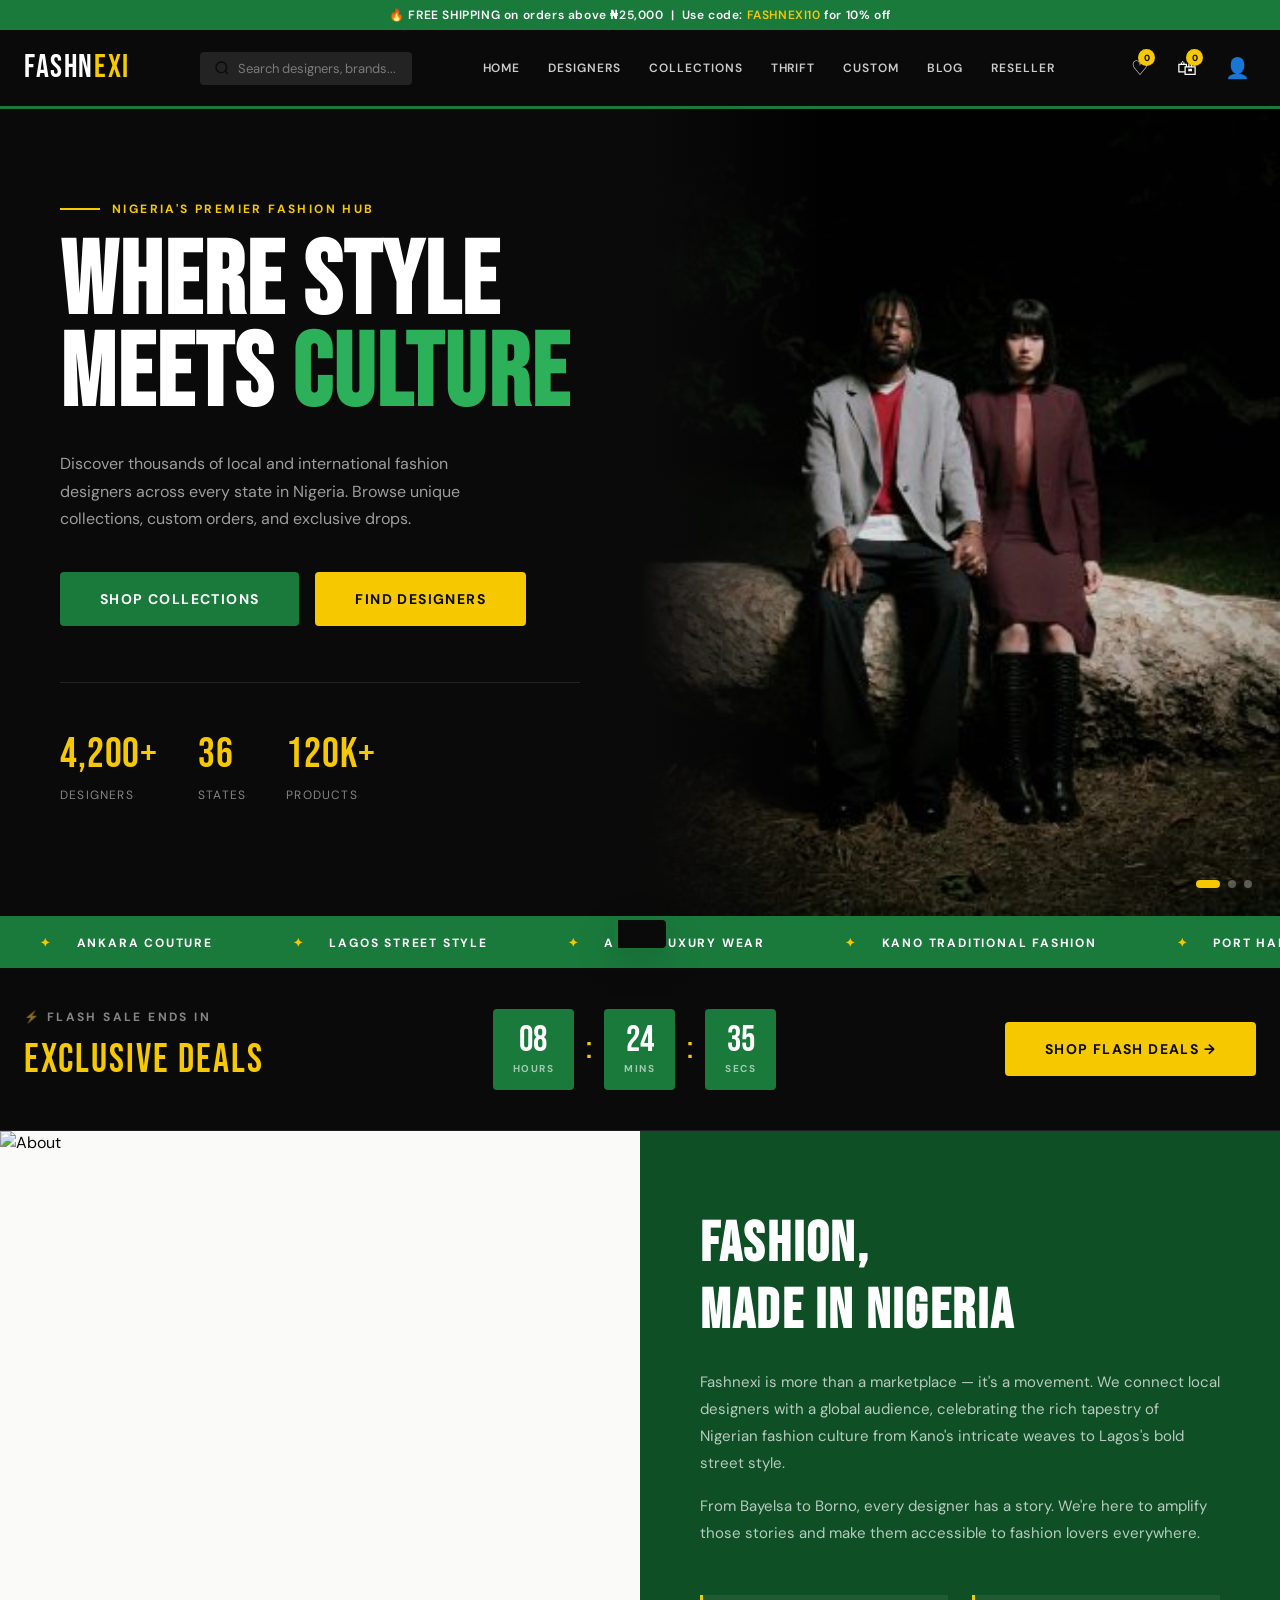
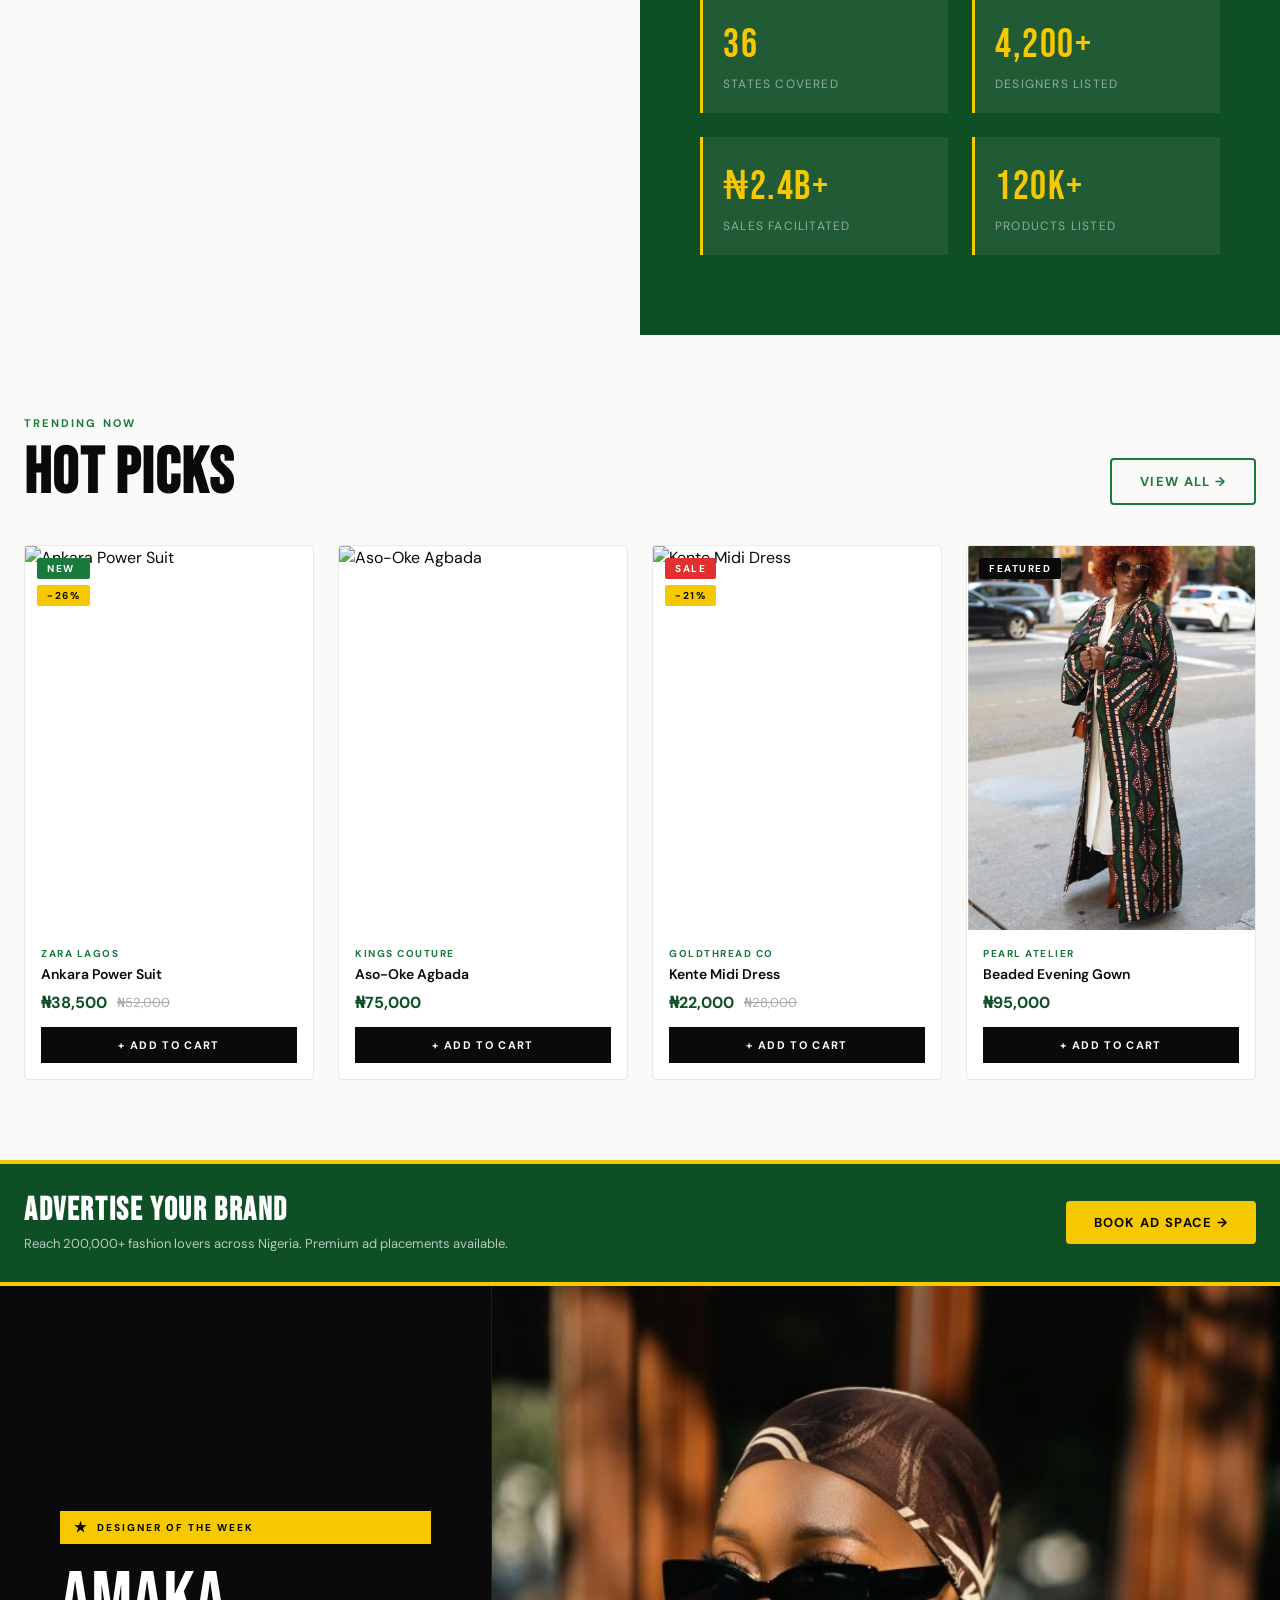
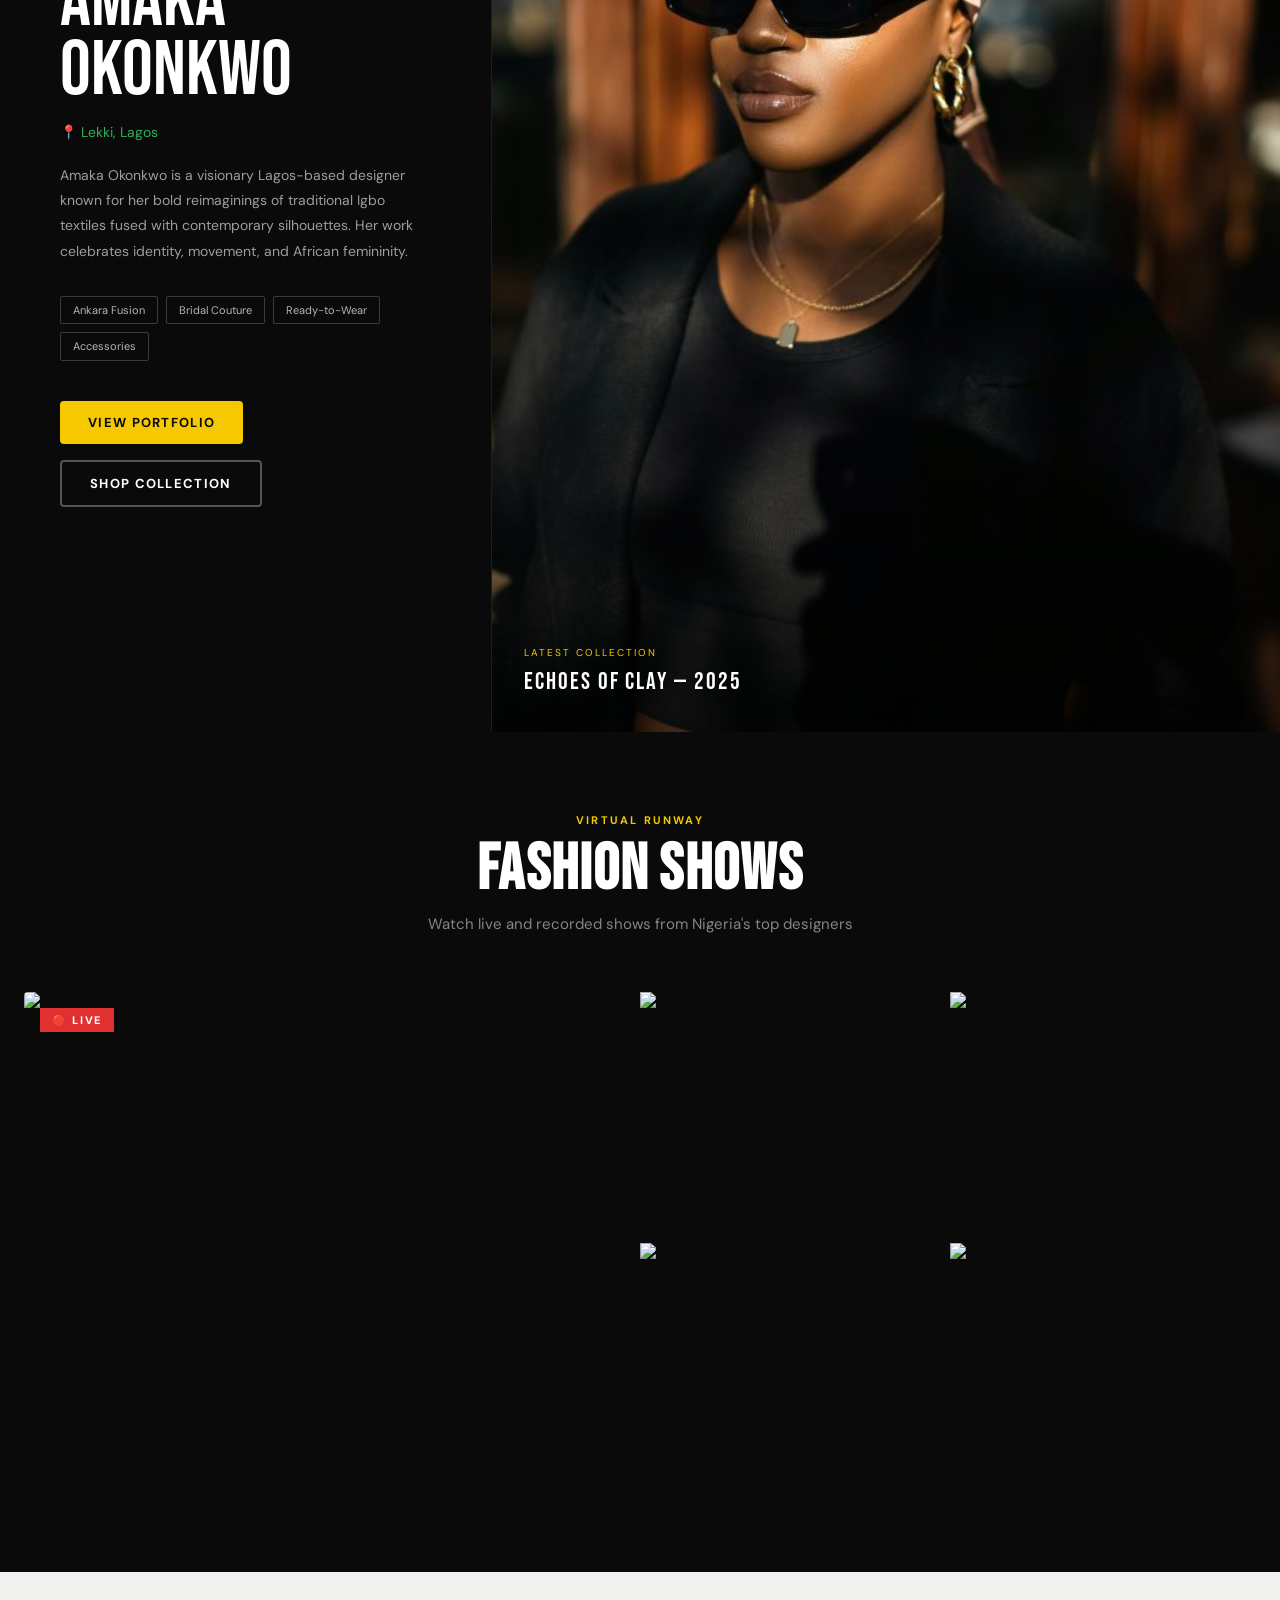
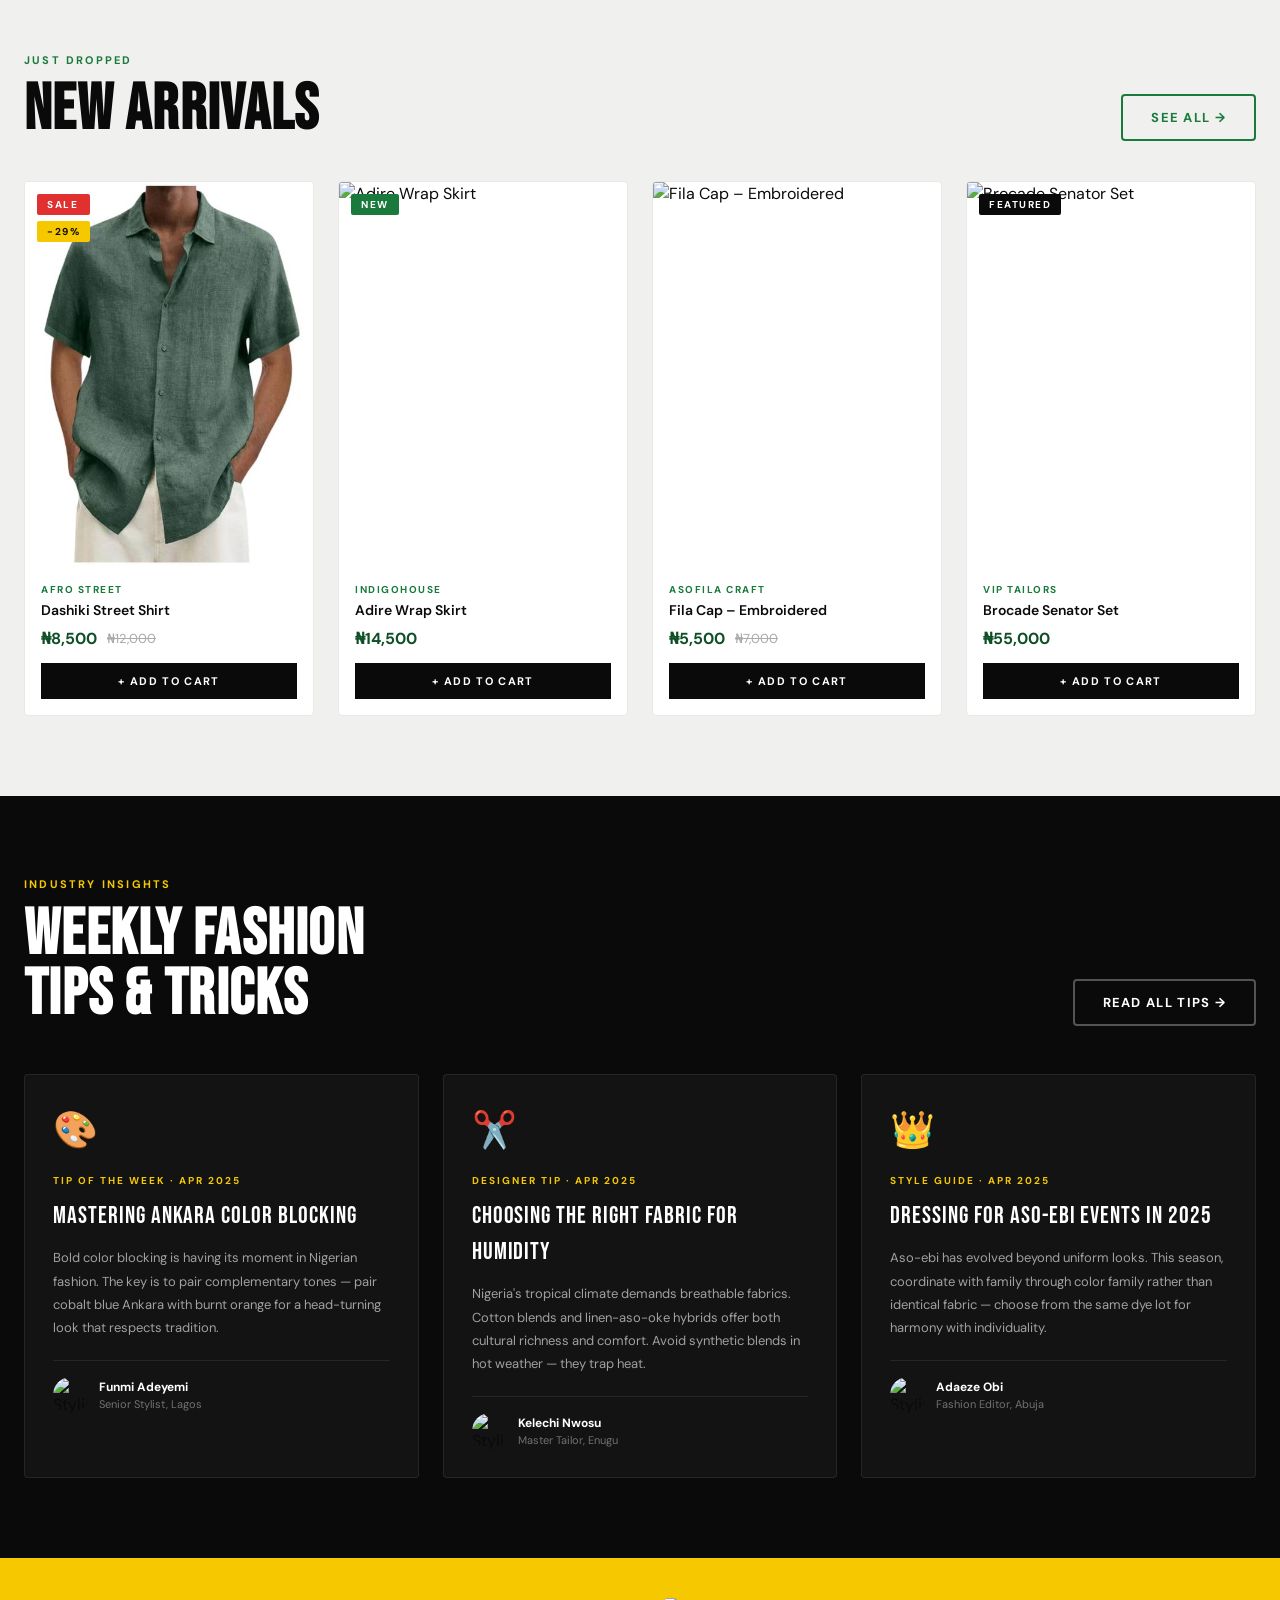
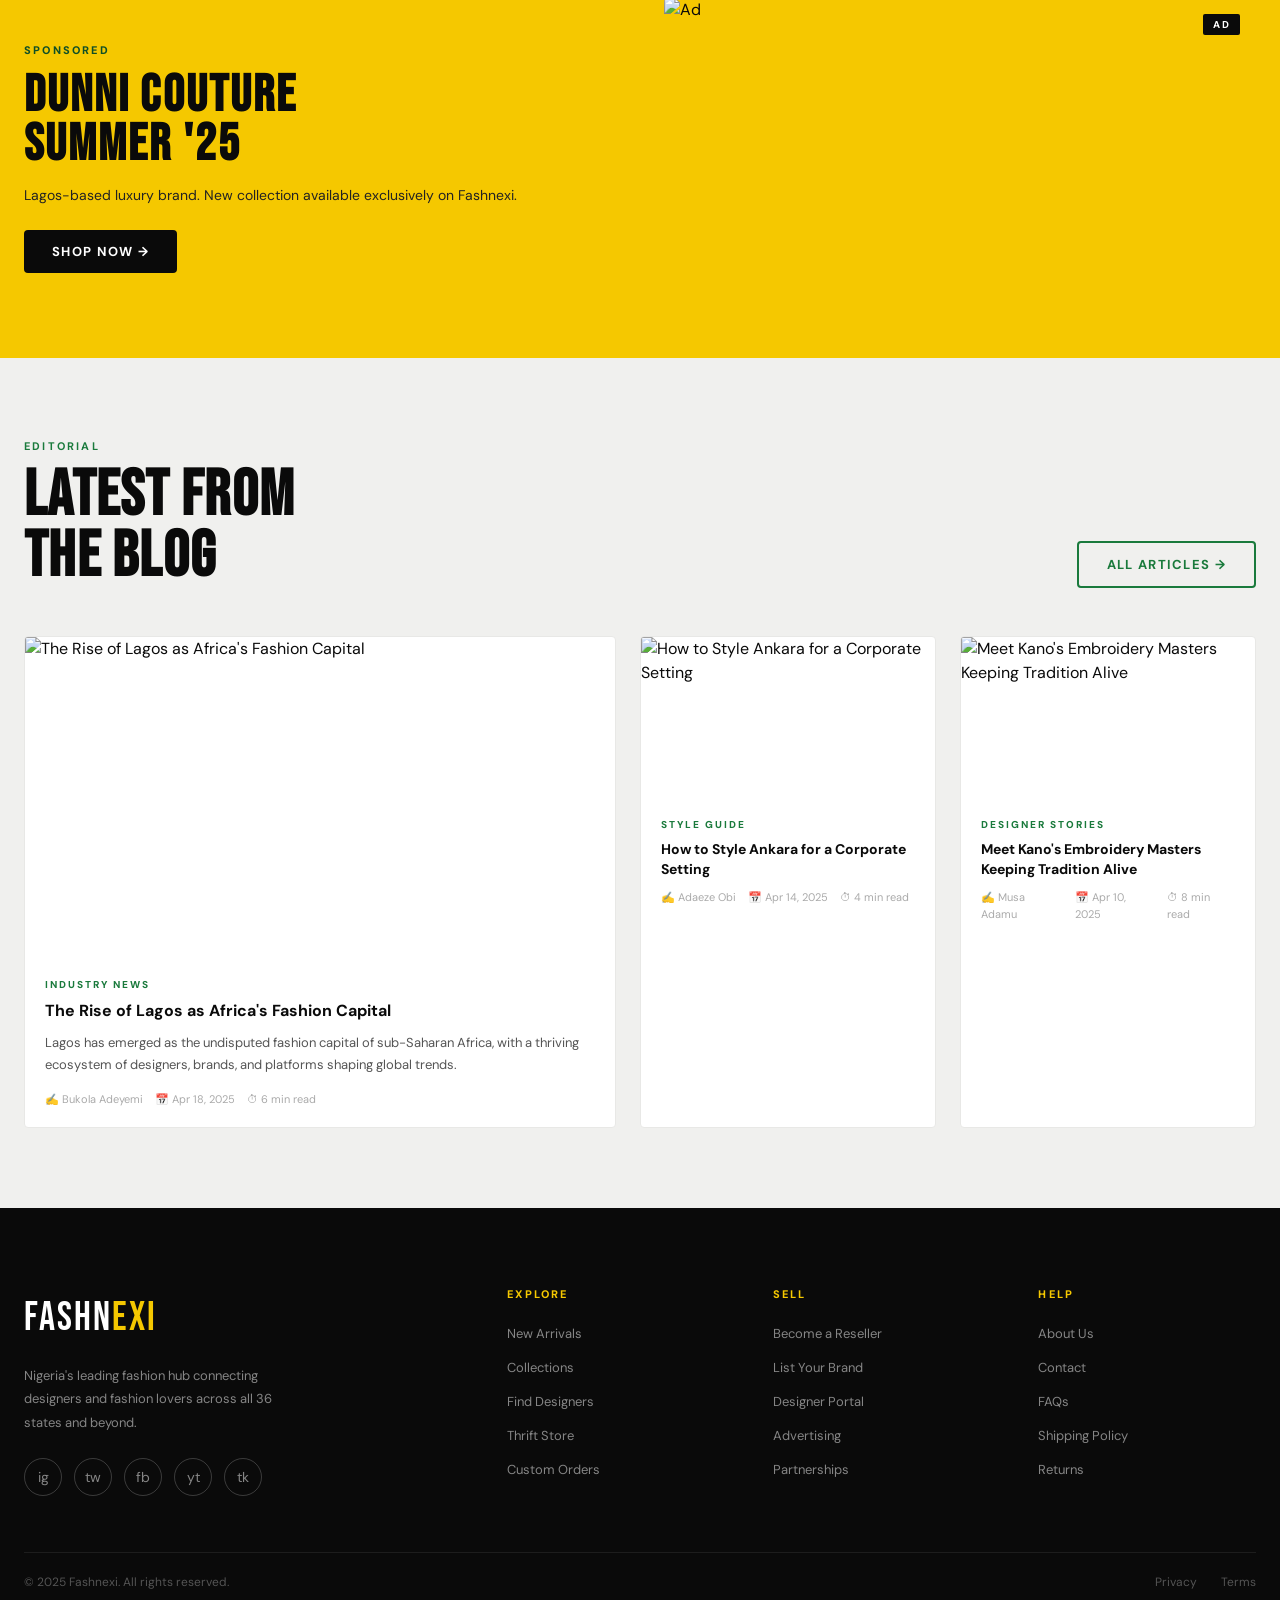
==== commit 0f8217e5: "up" ====
--- a/index.html
+++ b/index.html
@@ -454,7 +454,13 @@
             <div
               class="vfs-item"
               style="min-height: 248px"
-              onclick="openYouTube('dQw4w9WgXcQ','Abuja Runway 25','Luxury and tradition meet in Abujas most anticipated fashion showcase of the season.')"
+              onclick="
+                openYouTube(
+                  'dQw4w9WgXcQ',
+                  'Abuja Runway 25',
+                  'Luxury and tradition meet in Abujas most anticipated fashion showcase of the season.',
+                )
+              "
             >
               <img
                 src="https://images.unsplash.com/photo-1509631179647-0177331693ae?w=600&q=80"
@@ -855,7 +861,7 @@
     <div class="page" id="page-collections">
       <div style="position: relative; height: 400px; overflow: hidden">
         <img
-          src="https://images.unsplash.com/photo-1558618666-fcd25c85cd64?w=1400&q=80"
+          src="images/bg.png"
           alt="Collections"
           style="width: 100%; height: 100%; object-fit: cover"
         />
